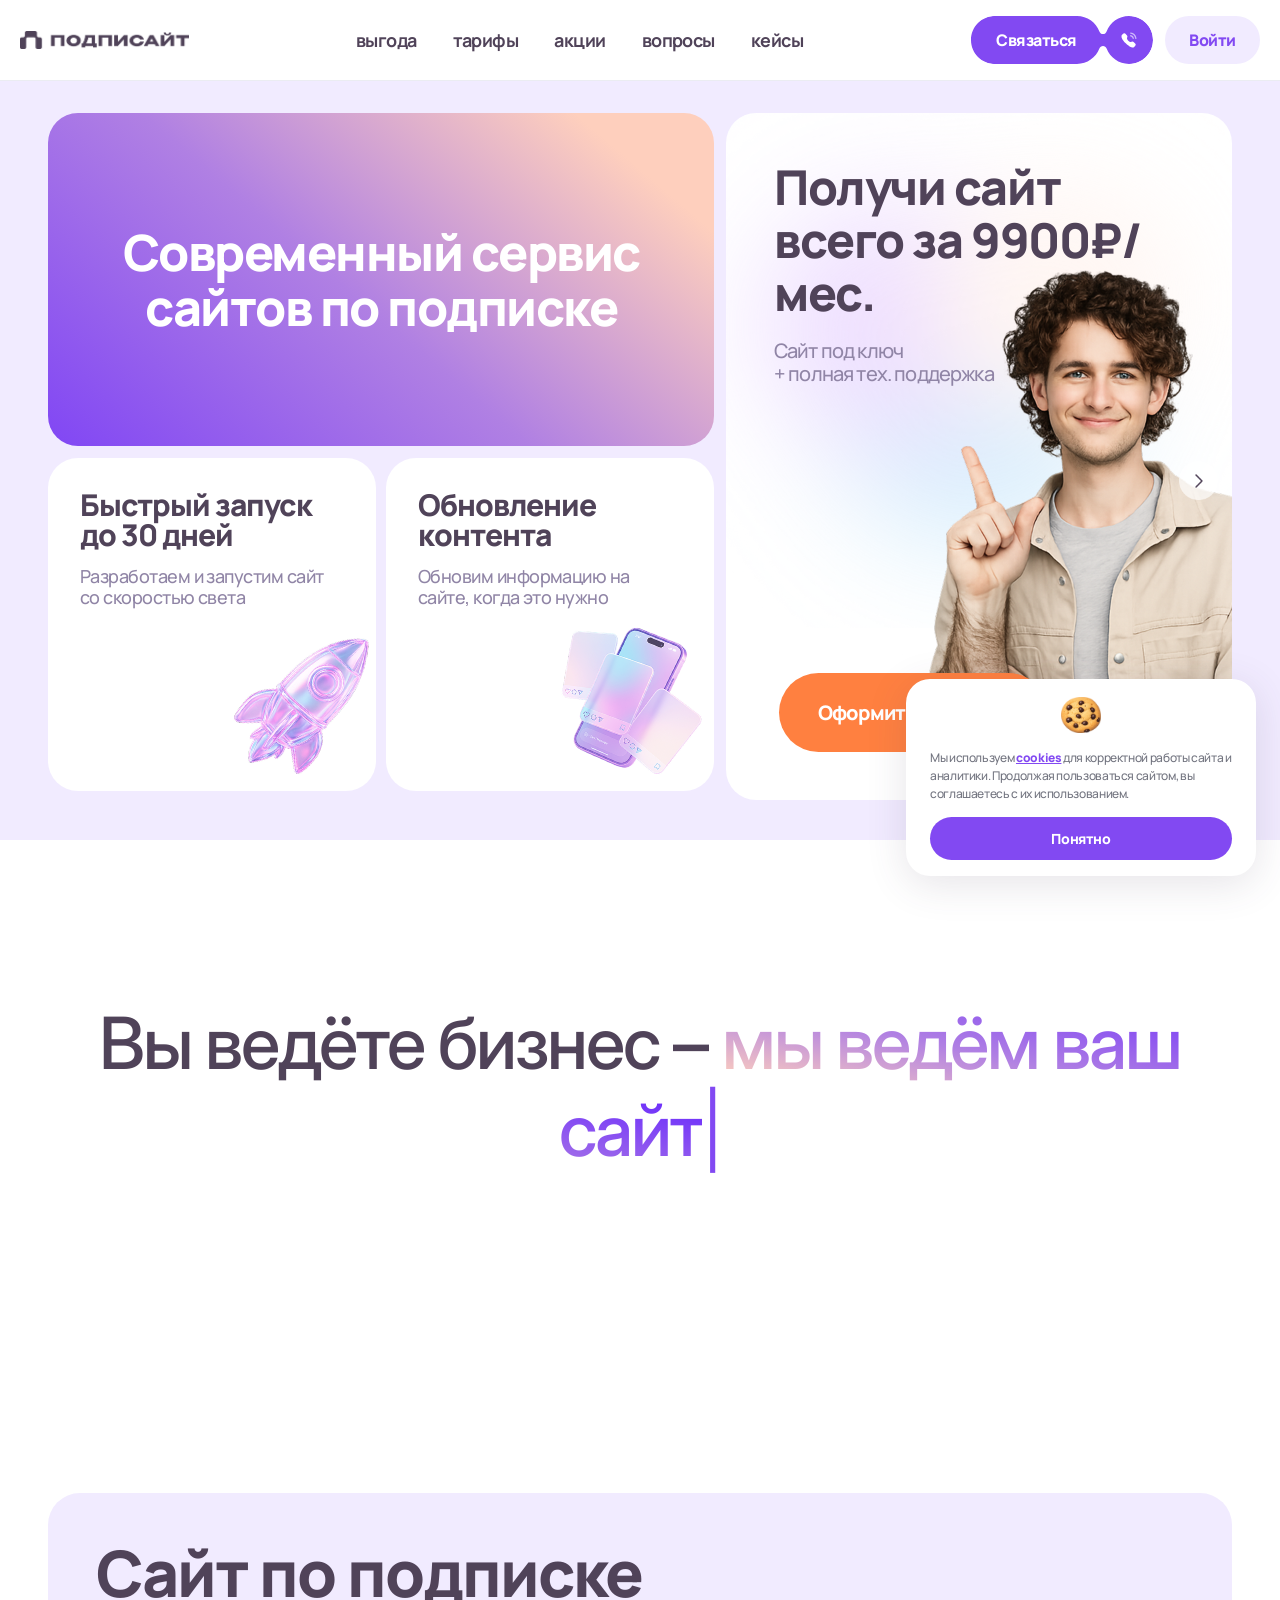
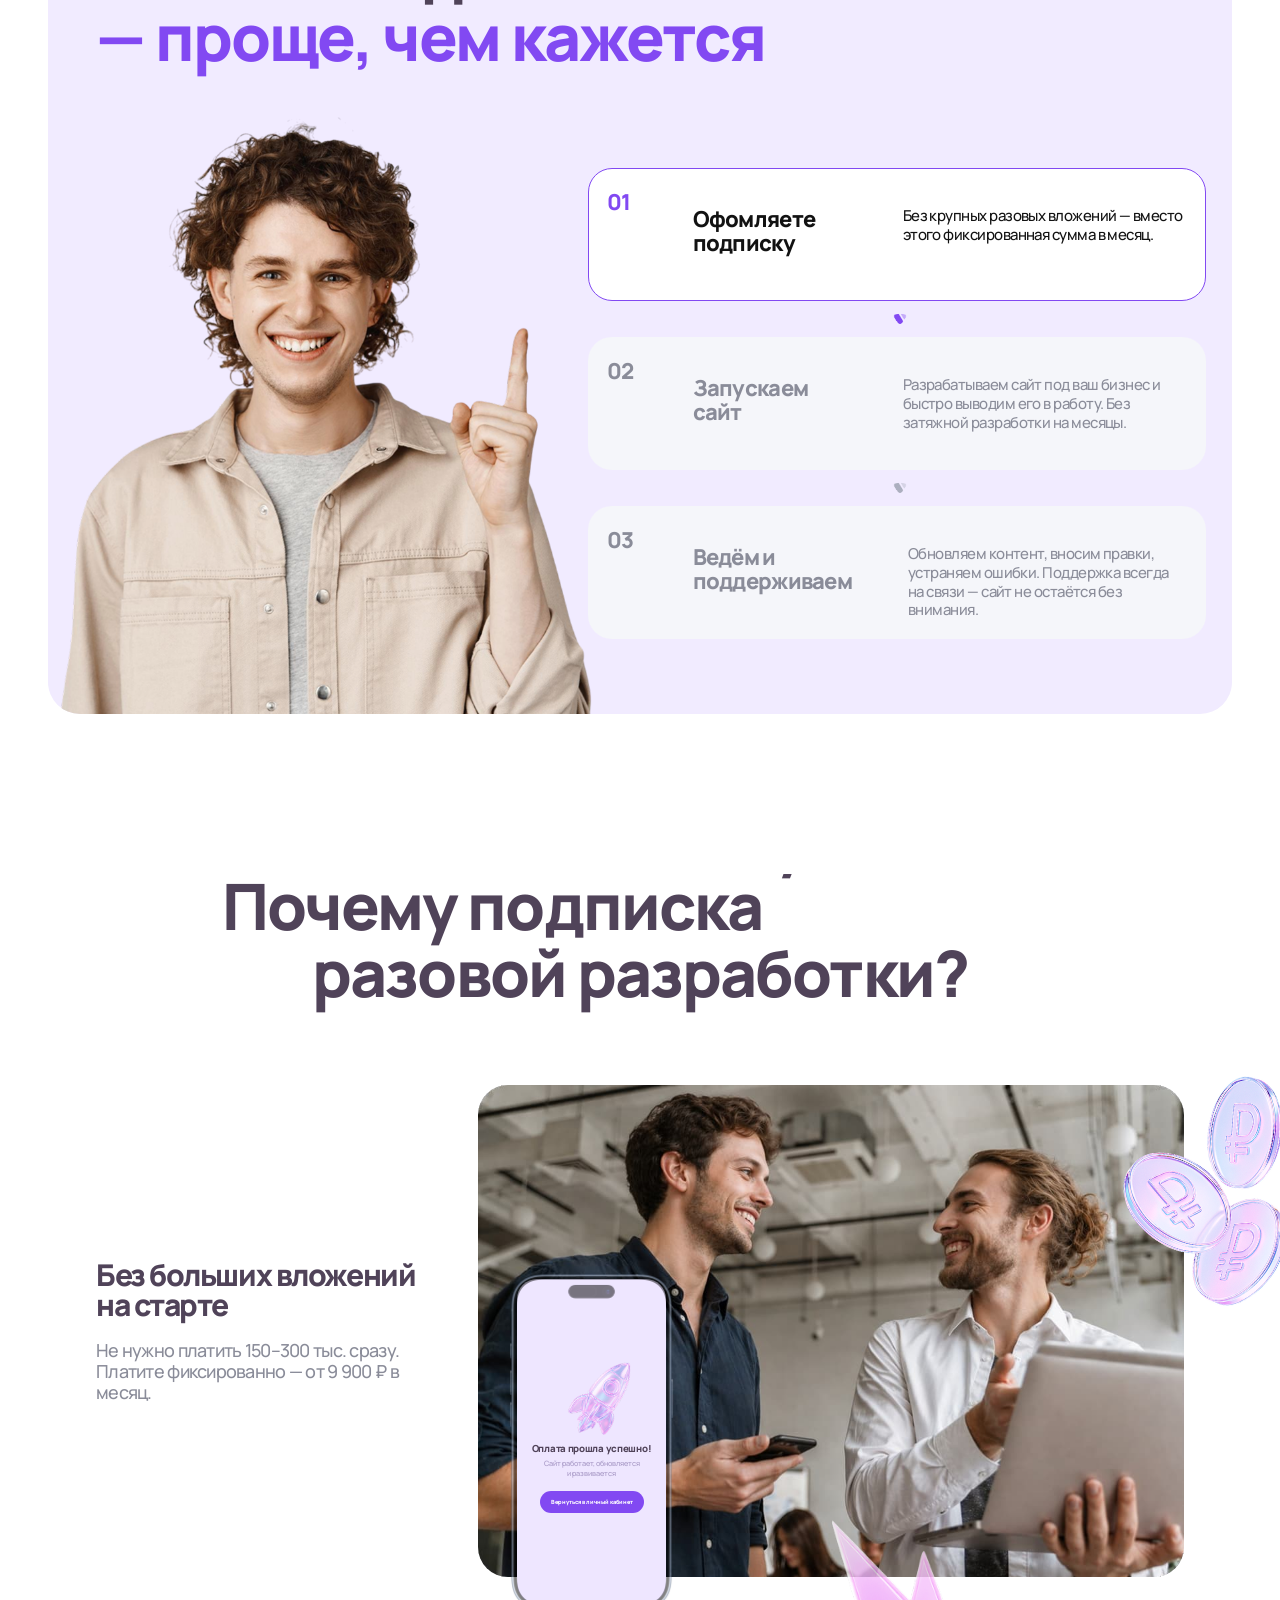
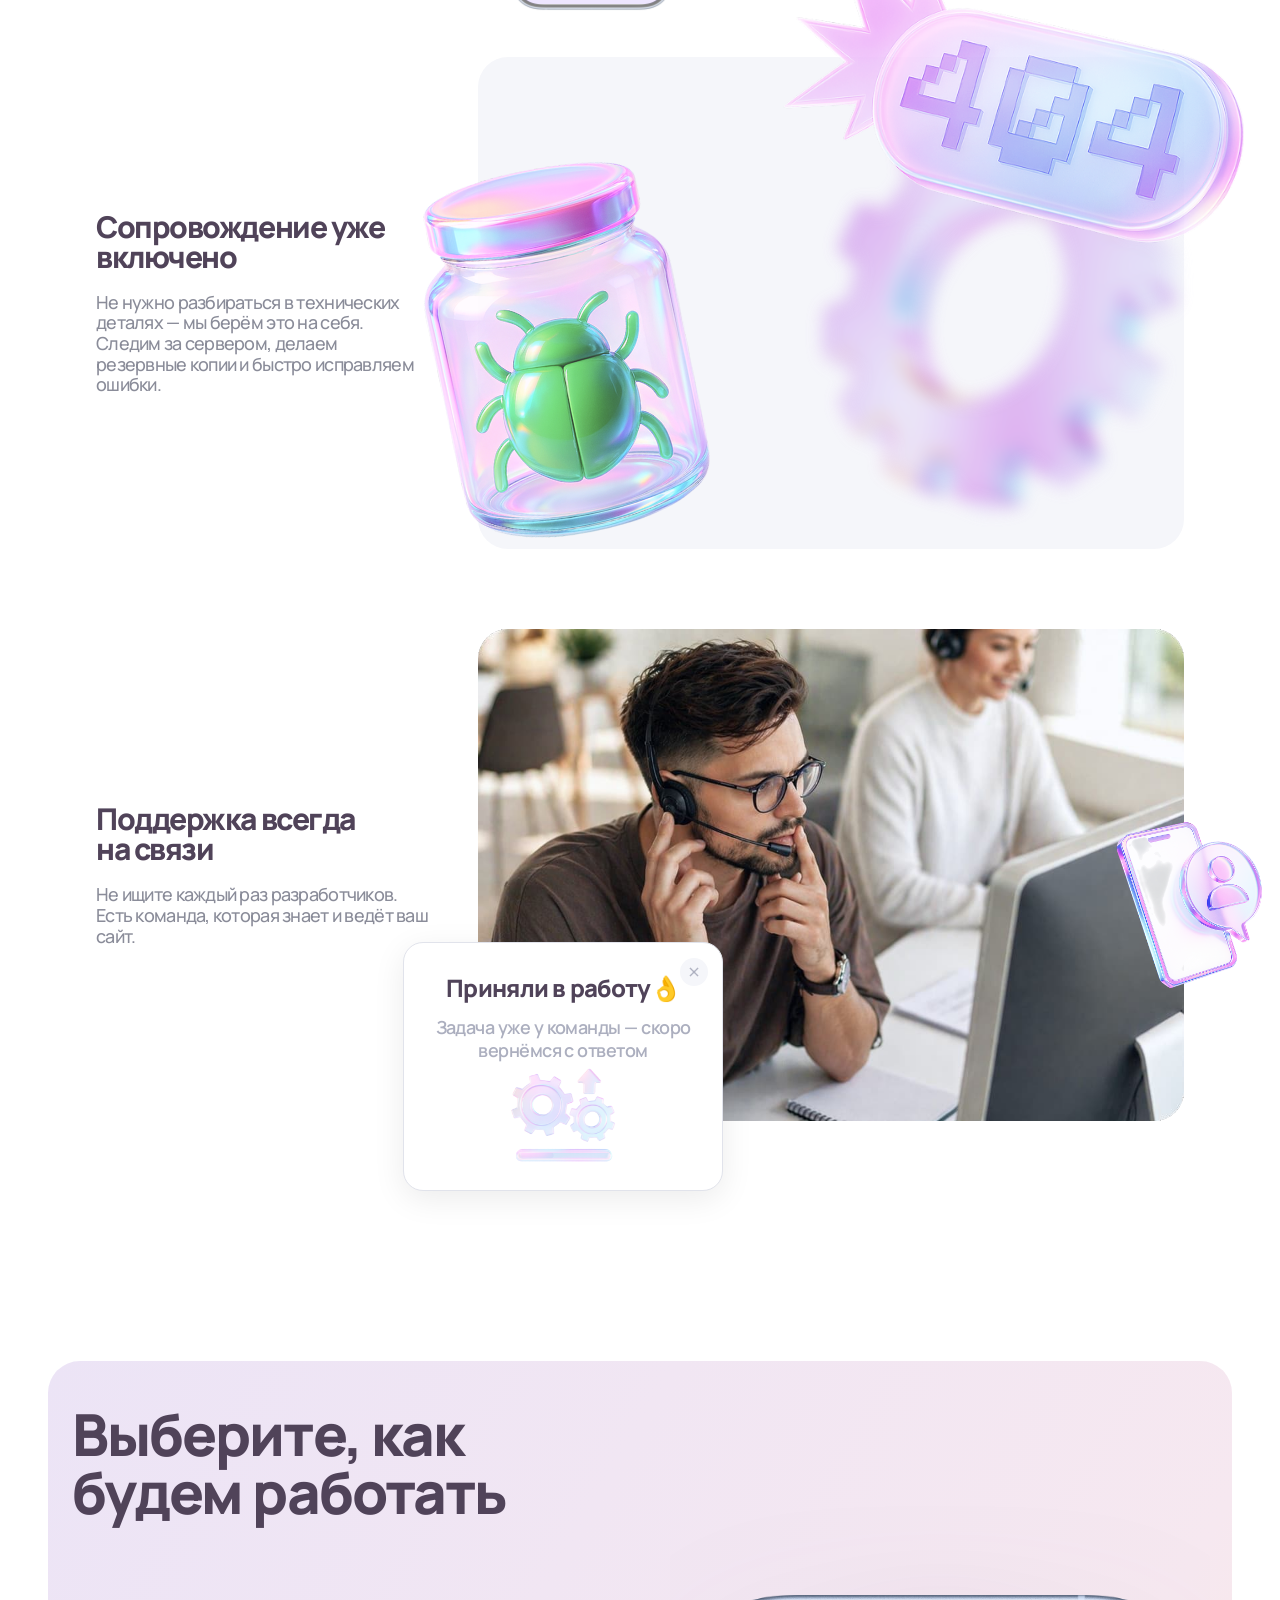
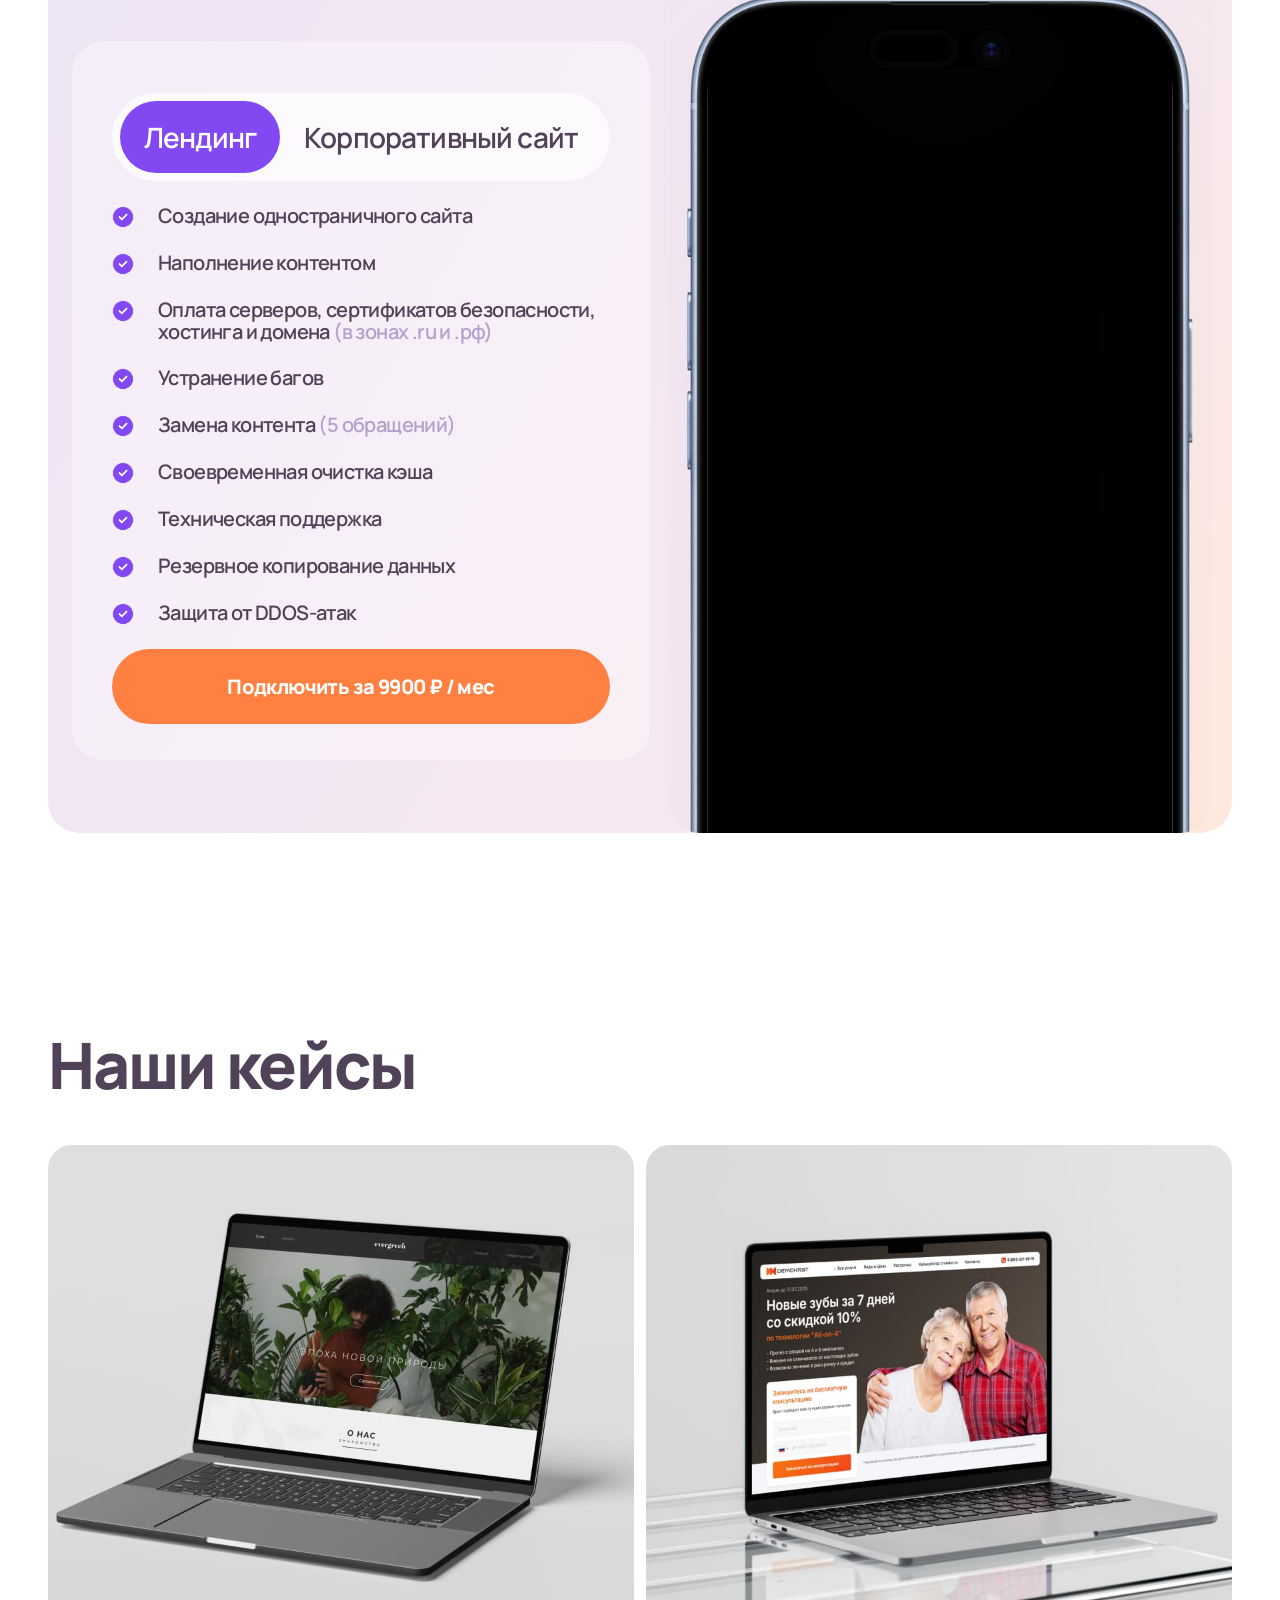
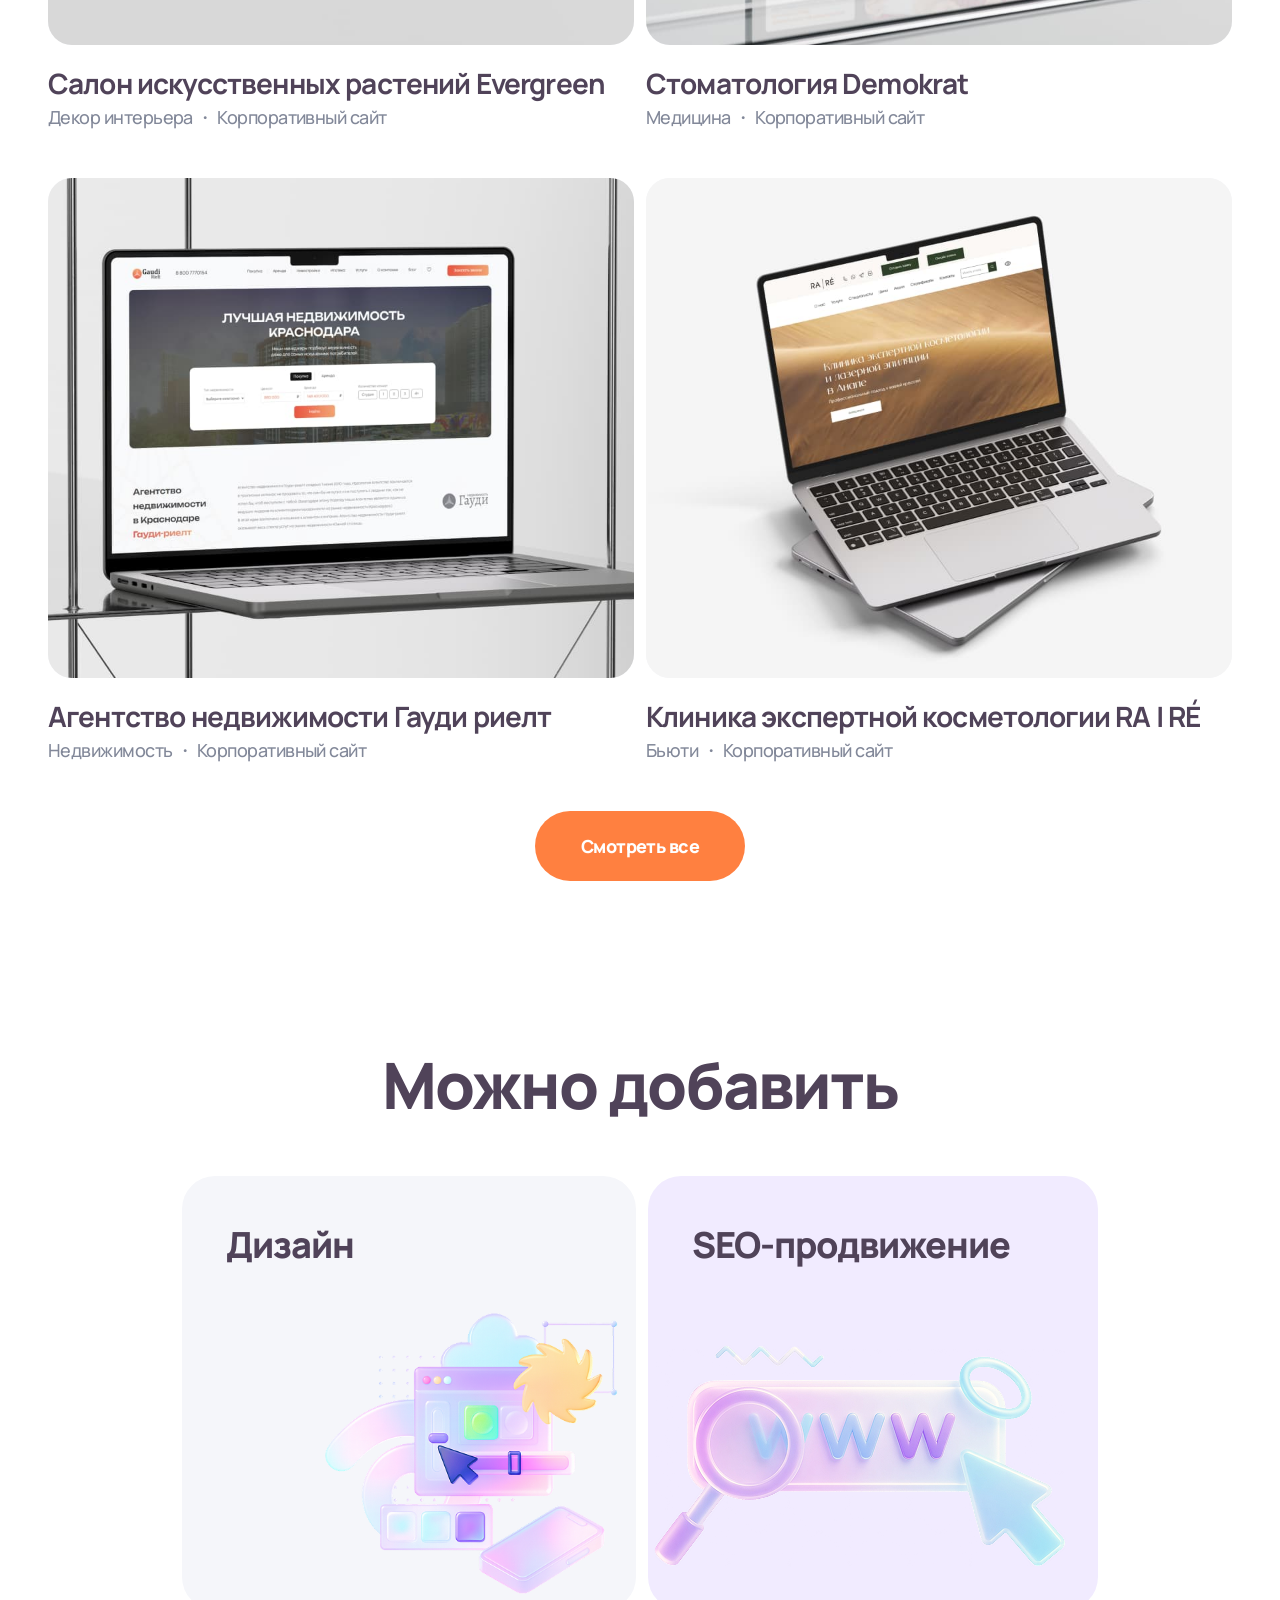
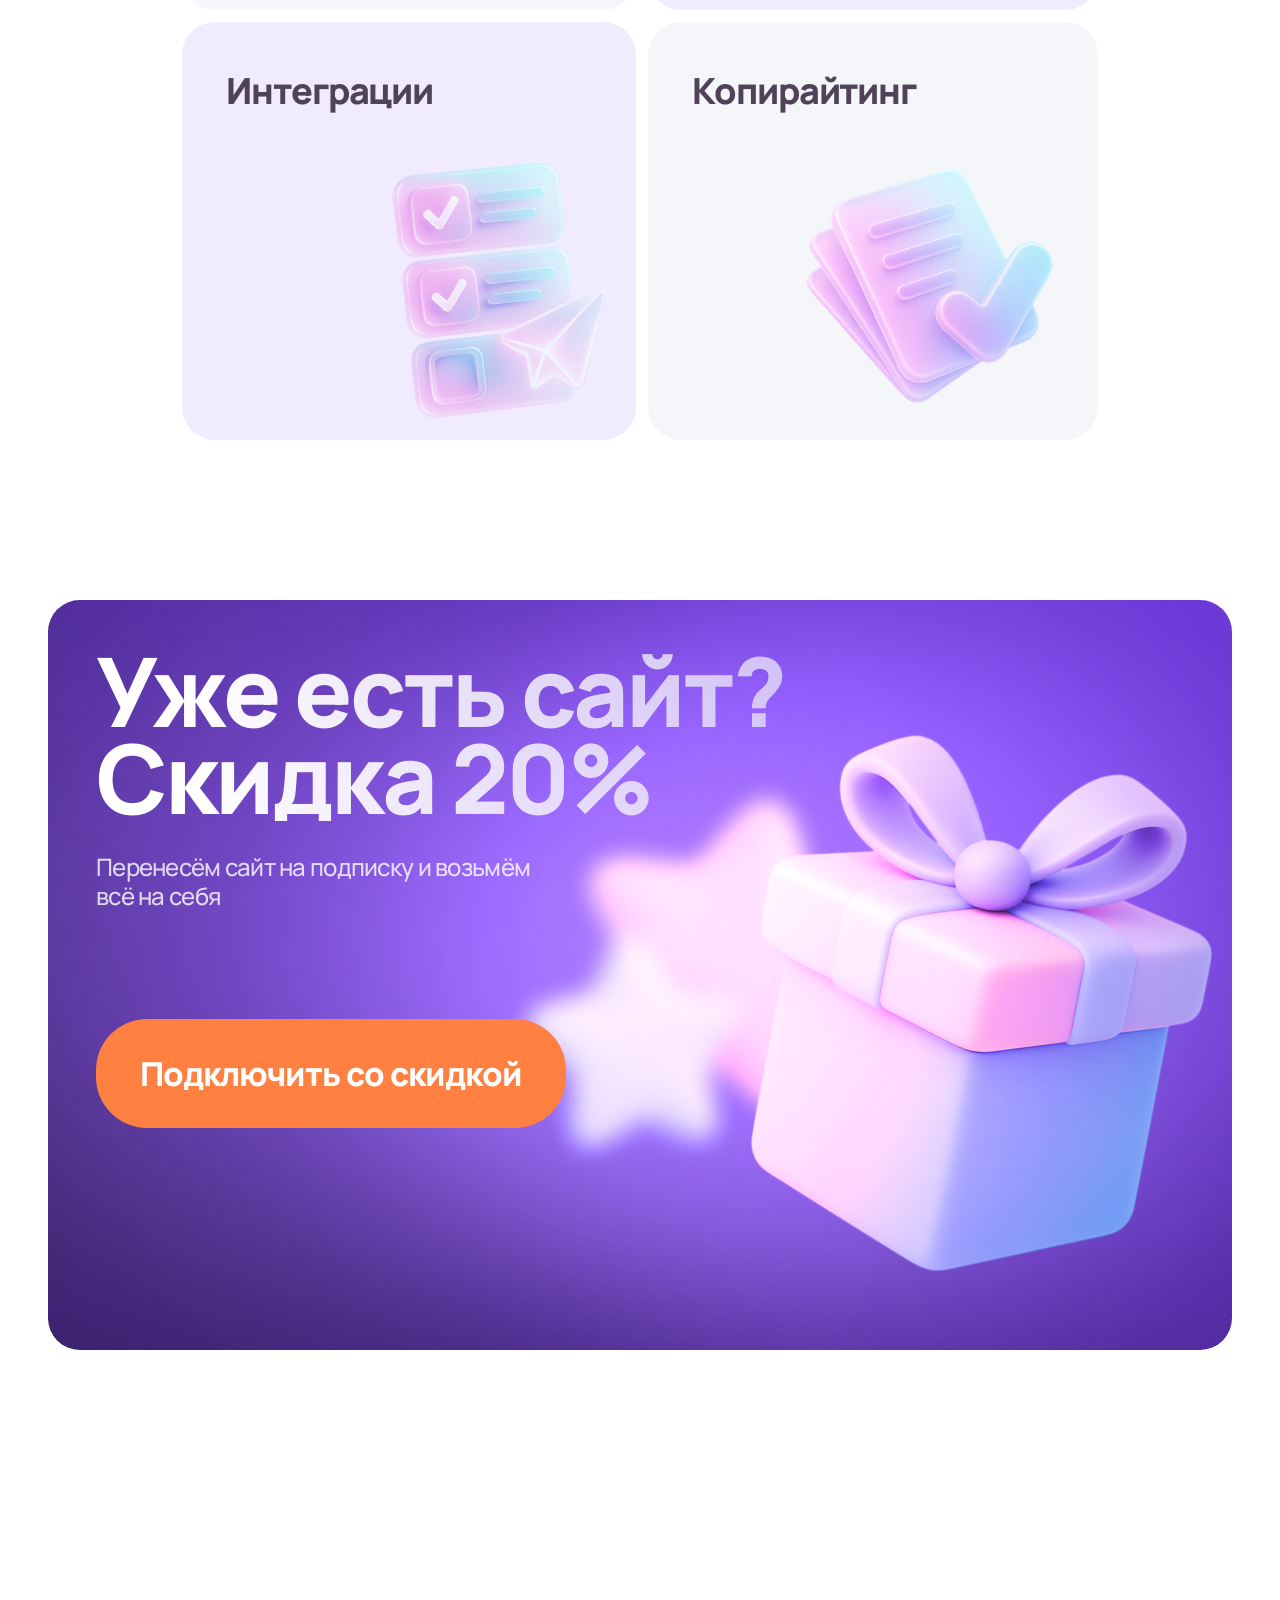
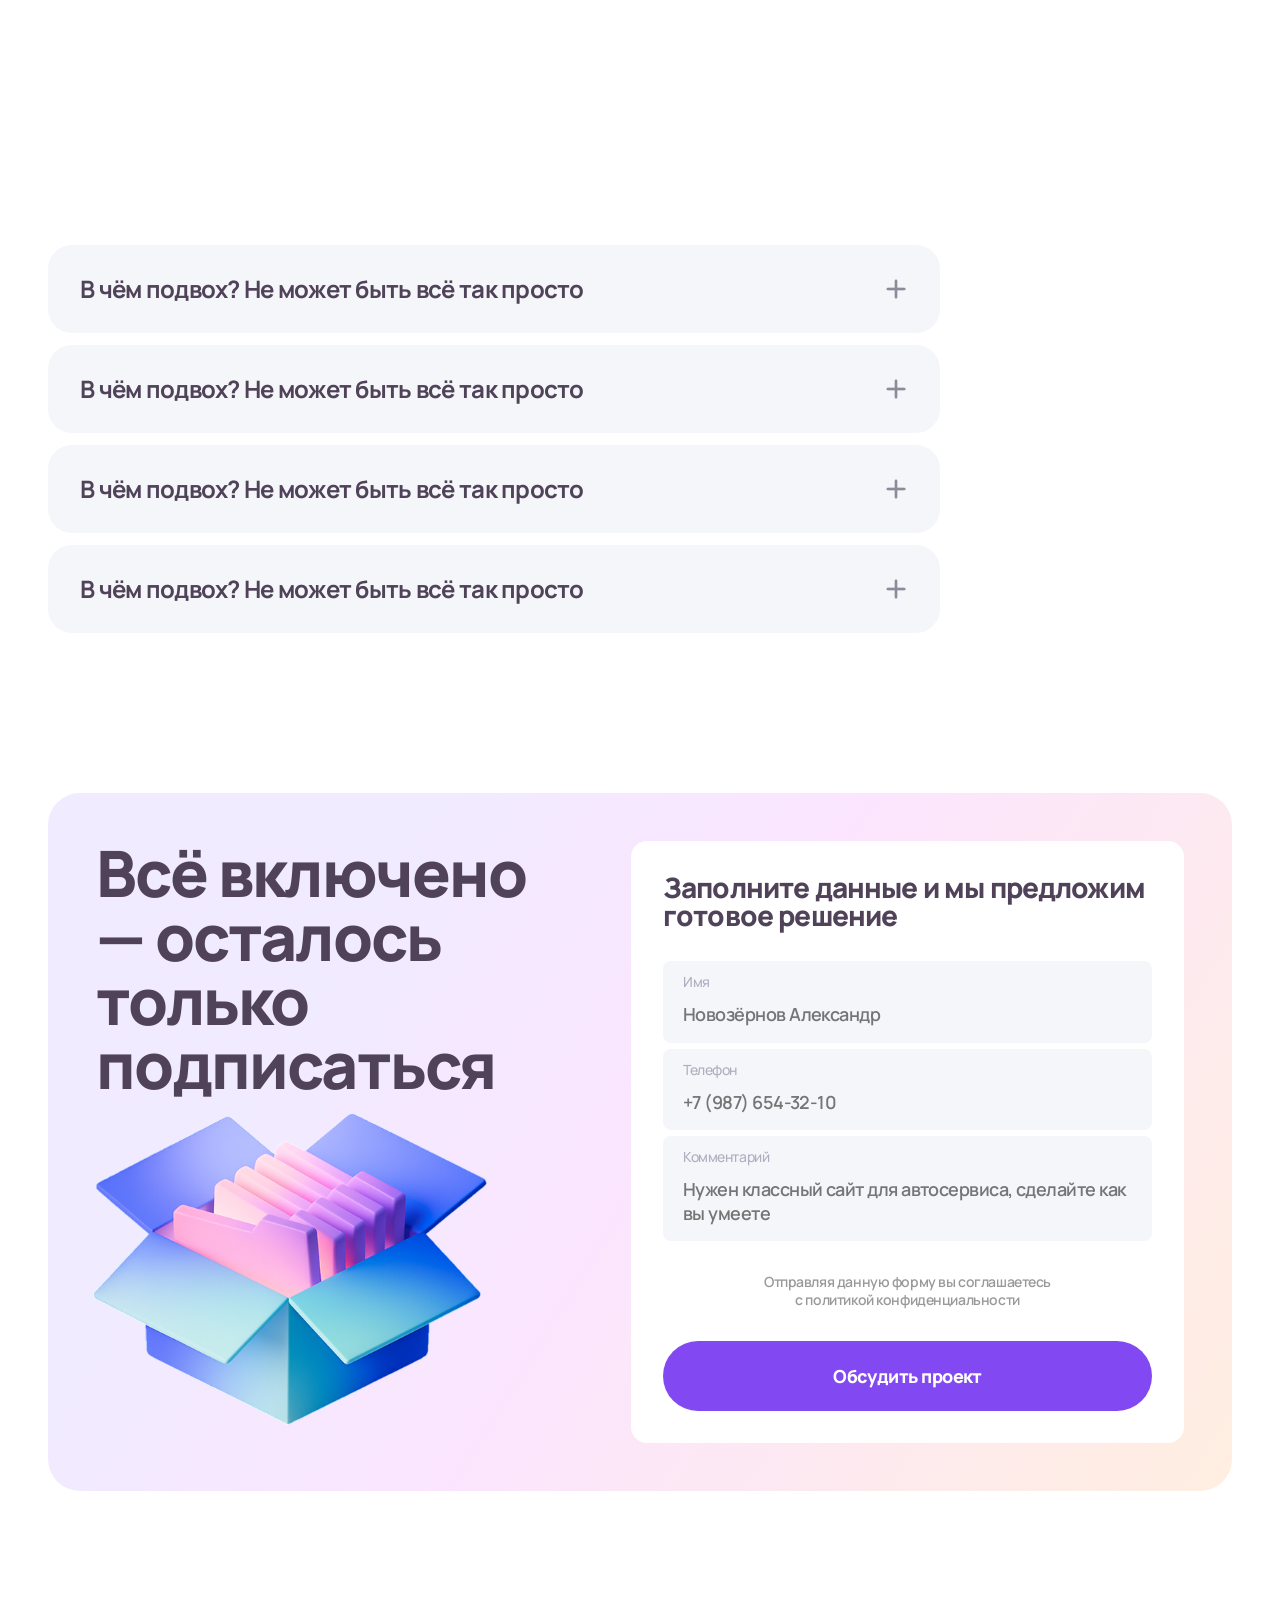
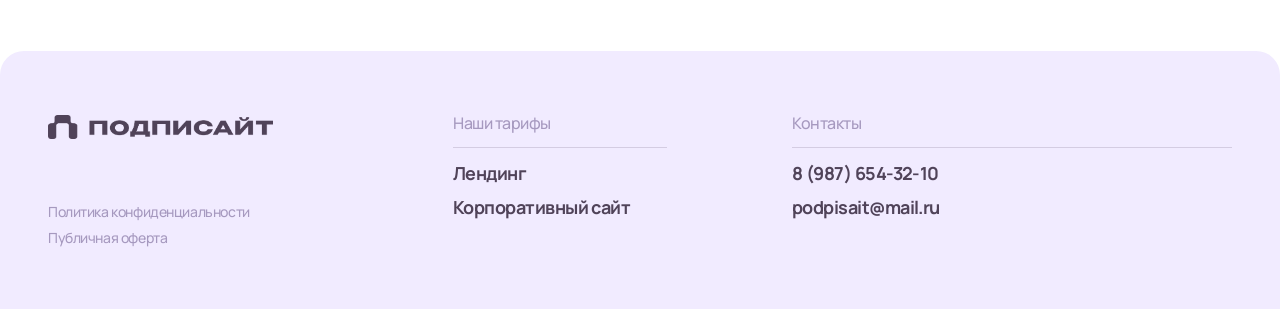
==== index.html @ 2ecd511c "Обновление изображений, стилей и позиционирования - Замена всех медиафайлов на сжатые версии - Испра" ====
<!DOCTYPE html>
<html lang="ru">
<head>
  <meta charset="UTF-8">
  <meta name="viewport" content="width=device-width, initial-scale=1.0">
  <title>Подписайт — Современный сервис <br> сайтов по подписке</title>
  <link rel="preconnect" href="https://fonts.googleapis.com">
  <link rel="preconnect" href="https://fonts.gstatic.com" crossorigin>
  <link href="https://fonts.googleapis.com/css2?family=Manrope:wght@400;500;600;700;800&family=Inter:wght@400;500&display=swap" rel="stylesheet">
  <link rel="stylesheet" href="styles/main.css">
</head>
<body>

<!-- ═══════════ HEADER ═══════════ -->
<header class="header">
  <div class="header-inner">
    <a class="header-logo" href="#"><img src="assets/icons/logo-header.png" alt="Подписайт"></a>

    <nav class="header-nav">
      <a href="#why">выгода</a>
      <a href="#plans">тарифы</a>
      <a href="#sale">акции</a>
      <a href="#faq">вопросы</a>
      <a href="#cases">кейсы</a>
    </nav>

    <div class="header-actions">
      <a class="btn-contact" href="tel:+79876543210">
        <span class="btn-contact-text">Связаться</span>
        <span class="btn-contact-phone-wrap">
          <img class="icon" src="assets/icons/calling.svg" alt="">
        </span>
      </a>
      <a class="btn-login" href="#">Войти</a>
      <button class="header-burger" id="headerBurger" aria-label="Меню" onclick="toggleMobileMenu()">
        <img src="assets/icons/menu-burger.svg" alt="" class="burger-icon">
      </button>
    </div>
  </div>
</header>

<!-- ═══════════ MOBILE MENU ═══════════ -->
<div class="mobile-menu" id="mobileMenu">
  <div class="mobile-menu-topbar">
    <a class="mobile-menu-logo" href="#"><img src="assets/icons/logo-header.png" alt="Подписайт"></a>
    <button class="mobile-menu-close-btn" onclick="closeMobileMenu()">✕</button>
  </div>
  <div class="mobile-menu-card">
    <div class="mobile-menu-nav-group">
      <p class="mobile-menu-label">навигация</p>
      <div class="mobile-menu-divider"></div>
      <div class="mobile-menu-links">
        <a href="#why" onclick="closeMobileMenu()">выгода</a>
        <a href="#sale" onclick="closeMobileMenu()">акции</a>
        <a href="#plans" onclick="closeMobileMenu()">тарифы</a>
        <a href="#faq" onclick="closeMobileMenu()">вопросы</a>
        <a href="#addons" onclick="closeMobileMenu()">доп. услуги</a>
        <a href="cases.html" onclick="closeMobileMenu()">кейсы</a>
      </div>
    </div>
    <div class="mobile-menu-nav-group">
      <p class="mobile-menu-label">контакты</p>
      <div class="mobile-menu-divider"></div>
      <div class="mobile-menu-contacts">
        <a href="#">Telegram</a>
        <a href="tel:+79876543210">8 (987) 654-32-10</a>
        <a href="#">WhatsApp</a>
        <a href="mailto:podpisait@mail.ru">podpisait@mail.ru</a>
      </div>
    </div>
    <div class="mobile-menu-actions">
      <a class="btn-contact" href="tel:+79876543210">
        <span class="btn-contact-text">Связаться</span>
        <span class="btn-contact-phone-wrap"><img class="icon" src="assets/icons/calling.svg" alt=""></span>
      </a>
      <a class="btn-login mobile-menu-login" href="#">Войти</a>
    </div>
  </div>
</div>

<!-- ═══════════ HERO ═══════════ -->
<section class="hero-section">
  <div class="hero-inner">

    <!-- Left column -->
    <div class="hero-left">

      <!-- Top: gradient card -->
      <div class="hero-gradient-card">
        <h1>Современный сервис <br>сайтов по подписке</h1>
      </div>

      <!-- Bottom: two small cards -->
      <div class="hero-cards-row">
        <div class="hero-small-card">
          <h3>Быстрый запуск<br> до 30 дней</h3>
          <p>Разработаем и запустим сайт со скоростью света</p>
          <img class="card-img" src="assets/images/fast-launch.png" alt="">
        </div>
        <div class="hero-small-card">
          <h3>Обновление контента</h3>
          <p>Обновим информацию на сайте, когда это нужно</p>
          <img class="card-img1" src="assets/images/content-update.png" alt="">
        </div>
      </div>
    </div>

    <!-- Right: main pricing card -->
    <div class="hero-main-card" id="heroMainCard">

      <h2>Получи сайт всего за 9900₽/мес.</h2>
      <div class="subtitle">Сайт под ключ<br>+ полная тех. поддержка</div>
      <a class="btn-orange" href="#cta">Оформить подписку</a>
      <img class="hero-phone-img" src="assets/images/hero-phone.png" alt="">
      <div class="arrow-btn" id="heroArrowNext" onclick="heroGoToSlide(1)">
        <img src="assets/icons/ellipse-btn.png" alt="">
      </div>

      <!-- Slide 2 overlay -->
      <div class="hero-slide-2" id="heroSlide2">
        <img class="hero-s2-blur hero-s2-blur-1" src="assets/images/hero-s2-blur1.png" alt="">
        <img class="hero-s2-blur hero-s2-blur-2" src="assets/images/hero-s2-blur2.png" alt="">
        <p class="hero-s2-heading">Хочешь крутой<br>и современный сайт?</p>
        <a class="btn-orange hero-s2-btn" href="#cta">Оформляй подписку</a>
        <div class="hero-s2-preview">
          <img src="assets/images/hero-s2-preview.png" alt="">
        </div>
        <div class="hero-s2-back" onclick="heroGoToSlide(0)">
          <img src="assets/icons/ellipse-btn.png" alt="">
        </div>
      </div>

    </div>

  </div>
</section>

<!-- ═══════════ TAGLINE ═══════════ -->
<section class="tagline-section">
  <p class="tagline-text">
    Вы ведёте бизнес&nbsp;–&nbsp;<span class="tagline-gradient" id="taglineTyped"></span><span class="tagline-cursor" id="taglineCursor">|</span>
  </p>
</section>

<!-- ═══════════ HOW IT WORKS ═══════════ -->
<div id="how" class="how-section">
  <div class="how-card">

    <!-- Left -->
    <div class="how-left">
      <h2>Сайт по подписке<br><span>— проще, чем кажется</span></h2>
      <img class="how-woman-img" src="assets/images/woman-laptop.png" alt="">
    </div>

    <!-- Right: steps -->
    <div class="how-right">
      <div class="how-step active">
        <span class="how-step-num">01</span>
        <span class="how-step-title">Офомляете <br>подписку</span>
        <p class="how-step-desc">Без крупных разовых вложений — вместо этого фиксированная сумма в месяц.</p>
      </div>
      <div class="how-arrow"><img src="assets/icons/arrow-down-1.png" alt=""></div>
      <div class="how-step inactive">
        <span class="how-step-num">02</span>
        <span class="how-step-title">Запускаем <br> сайт</span>
        <p class="how-step-desc">Разрабатываем сайт под ваш бизнес и быстро выводим его в работу. Без затяжной разработки на месяцы.</p>
      </div>
      <div class="how-arrow"><img src="assets/icons/arrow-down-2.png" alt=""></div>
      <div class="how-step inactive">
        <span class="how-step-num">03</span>
        <span class="how-step-title">Ведём и <br>поддерживаем</span>
        <p class="how-step-desc">Обновляем контент, вносим правки, устраняем ошибки. Поддержка всегда на связи — сайт не остаётся без внимания.</p>
      </div>
    </div>
    <img class="how-man-img" src="assets/images/how-man.png" alt="">

  </div>
</div>

<!-- ═══════════ WHY SUBSCRIPTION ═══════════ -->
<section id="why" class="why-section">
  <div class="why-inner">
    <h2 class="why-heading">
      Почему подписка
      <span class="why-heading-word-rotator" aria-label="удобнее">
        <span class="why-heading-word is-visible">удобнее</span>
        <span class="why-heading-word">круче</span>
        <span class="why-heading-word">легче</span>
      </span>
      разовой разработки?
    </h2>

    <!-- Block 1: Без больших вложений -->
    <div class="why-block">
      <div class="why-text">
        <h3>Без больших вложений на старте</h3>
        <p>Не нужно платить 150–300 тыс. сразу.<br> Платите фиксированно — от 9 900 ₽ в месяц.</p>
      </div>
       <div class="why-img-wrap why-img-wrap--savings">
        <img class="main-bg" src="assets/images/savings-bg.png" alt="">
        <!-- iPhone overlay -->
           <div style="position:absolute;left:30px;bottom:-36px;width:167px;height:342px;z-index:3;">
          <div style="position:absolute;left:9px;top:8px;width:149px;height:325px;background:#eee6ff;border-radius:20px;overflow:hidden;z-index:2;">
            <img src="assets/images/payment-screen.png" alt="" style="position:absolute;top:70px;left:50%;transform:translateX(-50%);width:88px;height:88px;object-fit:cover;opacity:.78;">
          <p style="position:absolute;top:163px;left:50%;transform:translateX(-50%);font-size:9.7px;font-weight:800;color:#504359;text-align:center;white-space:nowrap;letter-spacing:-.29px;">Оплата прошла успешно!</p>
          <p style="position:absolute;top:180px;left:50%;transform:translateX(-50%);font-size:7.3px;white-space: nowrap;font-weight:500;color:rgba(159,143,191,.9);text-align:center;width:97px;line-height:1.3;">Сайт работает, обновляется <br>и развивается</p>
          <a href="#" style="position:absolute;top:212px;left:50%;transform:translateX(-50%);background:#8249f2;color:#fff;font-size:5.7px;font-weight:800;padding:7px 11px;border-radius:100px;white-space:nowrap;text-decoration:none;display:block;text-align:center;font-family:Manrope,sans-serif;">Вернуться в личный кабинет</a>
        </div>
          <img src="assets/images/iphone-mockup.png" alt="" style="position:absolute;inset:0;width:100%;height:100%;object-fit:cover;opacity:.5;z-index:3;">
        </div>
        <!-- Purple payment card -->
       
        <!-- Piggy bank -->
        <div style="position:absolute;right:-160px;top:-20px;width:300px;height:280px;transform:rotate(-6.27deg);z-index:1;">
          <img src="assets/images/piggy-bank.png" alt="" style="width:100%;height:100%;object-fit:contain;object-position:bottom;">
        </div>
      </div>
    </div>

    <!-- Block 2: Сопровождение (reversed) -->
    <div class="why-block">
 <div class="why-text">
        <h3>Сопровождение уже включено</h3>
        <p>Не нужно разбираться в технических деталях — мы берём это на себя. Следим за сервером, делаем резервные копии и быстро исправляем ошибки.</p>
      </div>
      <div class="why-img-wrap why-img-wrap--support">
          <!-- gear bg blur -->
          <img src="assets/images/settings-gear.png" alt="" style="position:absolute;left:35%;top:5%;width:85%;height:90%;filter:blur(8.5px);opacity:0.74;object-fit:contain;pointer-events:none;z-index:0;">
          <!-- screen illustration (one bug) -->
          <div id="support-jar-wrap" style="position:absolute;left:-330px;bottom:-10px;width:870px;height:425px;transform:rotate(-6deg);z-index:1;">
            <img src="assets/images/screen-illustration.png" alt="" style="width:100%;height:100%;object-fit:contain;object-position:bottom;opacity:.93;">
          </div>
          <!-- 404 badge -->
          <div style="position:absolute;right:-70px;top:-140px;width:580px;height:350px;opacity:.88;z-index:3;">
            <img src="assets/images/error-404.png" alt="" style="width:100%;height:100%;object-fit:contain;object-position:top right;">
          </div>
        </div>
      </div>
     


    <!-- Block 3: Поддержка -->
    <div class="why-block">
      <div class="why-text">
        <h3>Поддержка всегда<br> на связи</h3>
        <p>Не ищите каждый раз разработчиков.<br> Есть команда, которая знает и ведёт ваш сайт.</p>
      </div>
      <div class="why-img-wrap why-img-wrap--support">
        <img class="main-bg" src="assets/images/support-notification.png" alt="">
        <!-- notification card -->
        <div class="notif-card">
          <button class="notif-close" onclick="this.closest('.notif-card').style.display='none'">
            <img src="assets/icons/close.png" alt="×">
          </button>
          <p class="notif-title">Приняли в работу👌</p>
          <p class="notif-sub">Задача уже у команды — скоро вернёмся с ответом</p>
          <img class="notif-img" src="assets/images/notification-card.png" alt="">
        </div>
        <!-- team character -->
        <div style="position:absolute;right:-120px;top:180px;bottom:0;width:192px;height:240px;z-index:1;">
          <img src="assets/images/team-character.png" alt="" style="width:80%;height:80%;object-fit:cover;">
        </div>
      </div>
    </div>

  </div>
</section>

<!-- ═══════════ PLANS ═══════════ -->
<section id="plans" class="plans-section">
  <div class="plans-card">
    <!-- Left -->
    <div class="plans-left">
      <h2>Выберите, как будем работать</h2>
      <div class="plans-list-wrap">
        <div class="plans-tabs-wrap">
          <div class="tab-slider" id="tabSlider"></div>
          <button class="plan-tab active" onclick="switchTab('landing',this)">Лендинг</button>
          <button class="plan-tab" onclick="switchTab('corp',this)">Корпоративный сайт</button>
        </div>
        <!-- Лендинг -->
        <div id="tab-landing" class="plans-tab-content active">
          <ul class="plans-features">
            <li><img class="tick" src="assets/icons/tick.png" alt="✓"><span class="ft">Создание одностраничного сайта</span></li>
            <li><img class="tick" src="assets/icons/tick.png" alt="✓"><span class="ft">Наполнение контентом</span></li>
            <li><img class="tick" src="assets/icons/tick.png" alt="✓"><span class="ft">Оплата серверов, сертификатов безопасности, хостинга и домена <span class="note">(в зонах .ru и .рф)</span></span></li>
            <li><img class="tick" src="assets/icons/tick.png" alt="✓"><span class="ft">Устранение багов</span></li>
            <li><img class="tick" src="assets/icons/tick.png" alt="✓"><span class="ft">Замена контента <span class="note">(5 обращений)</span></span></li>
            <li><img class="tick" src="assets/icons/tick.png" alt="✓"><span class="ft">Своевременная очистка кэша</span></li>
            <li><img class="tick" src="assets/icons/tick.png" alt="✓"><span class="ft">Техническая поддержка</span></li>
            <li><img class="tick" src="assets/icons/tick.png" alt="✓"><span class="ft">Резервное копирование данных</span></li>
            <li><img class="tick" src="assets/icons/tick.png" alt="✓"><span class="ft">Защита от DDOS-атак</span></li>
          </ul>
          <a href="#cta" class="btn-plan">Подключить за 9900 ₽ / мес</a>
        </div>
        <!-- Корп -->
        <div id="tab-corp" class="plans-tab-content">
          <ul class="plans-features">
            <li><img class="tick" src="assets/icons/tick.png" alt="✓"><span class="ft">Создание многостраничного сайта</span></li>
            <li><img class="tick" src="assets/icons/tick.png" alt="✓"><span class="ft">Наполнение контентом</span></li>
            <li><img class="tick" src="assets/icons/tick.png" alt="✓"><span class="ft">Оплата серверов, сертификатов безопасности, хостинга и домена <span class="note">(в зонах .ru и .рф)</span></span></li>
            <li><img class="tick" src="assets/icons/tick.png" alt="✓"><span class="ft">Устранение багов</span></li>
            <li><img class="tick" src="assets/icons/tick.png" alt="✓"><span class="ft">Замена контента <span class="note">(10 обращений)</span></span></li>
            <li><img class="tick" src="assets/icons/tick.png" alt="✓"><span class="ft">Своевременная очистка кэша</span></li>
            <li><img class="tick" src="assets/icons/tick.png" alt="✓"><span class="ft">Техническая поддержка</span></li>
            <li><img class="tick" src="assets/icons/tick.png" alt="✓"><span class="ft">Резервное копирование данных</span></li>
            <li><img class="tick" src="assets/icons/tick.png" alt="✓"><span class="ft">Защита от DDOS-атак</span></li>
          </ul>
          <a href="#cta" class="btn-plan">Подключить за 14900 ₽ / мес</a>
        </div>
      </div>
    </div>
    <!-- Right: iPhone -->
    <div class="plans-right">
      <div class="plans-phone-wrap">
        <div class="plans-phone-screen">
          <video class="plans-phone-video" id="plansVideo" autoplay muted loop playsinline>
            <source id="plansVideoSrc" src="assets/videos/showcase.mov" type="video/mp4">
          </video>
        </div>
        <img class="plans-iphone" src="assets/images/iphone-mockup.png" alt="Сайт на iPhone">
      </div>
    </div>
  </div>
</section>

<!-- ═══════════ CASES ═══════════ -->
<section id="cases" class="cases-section">
  <h2>Наши кейсы</h2>
  <div class="cases-grid">
    <a class="case-item" href="https://evergreenyug.ru" target="_blank" rel="noopener">
      <div class="case-img-wrap"><img src="assets/images/case-evergreen.png" alt="Evergreen"></div>
      <div>
        <p class="case-title">Салон искусственных растений Evergreen</p>
        <p class="case-type">Декор интерьера ・ Корпоративный сайт</p>
      </div>
    </a>
    <a class="case-item" href="https://demokrat-anapa.ru" target="_blank" rel="noopener">
      <div class="case-img-wrap"><img src="assets/images/case-demokrat.png" alt="Demokrat"></div>
      <div>
        <p class="case-title">Стоматология Demokrat</p>
        <p class="case-type">Медицина ・ Корпоративный сайт</p>
      </div>
    </a>
    <a class="case-item" href="https://gaudirielt.ru" target="_blank" rel="noopener">
      <div class="case-img-wrap"><img src="assets/images/case-gaudi.png" alt="Гауди риелт"></div>
      <div>
        <p class="case-title">Агентство недвижимости Гауди риелт</p>
        <p class="case-type">Недвижимость ・ Корпоративный сайт</p>
      </div>
    </a>
    <a class="case-item" href="https://rare-anapa.ru" target="_blank" rel="noopener">
      <div class="case-img-wrap"><img src="assets/images/case-rare.png" alt="RA|RÉ"></div>
      <div>
        <p class="case-title">Клиника экспертной косметологии RA | RÉ</p>
        <p class="case-type">Бьюти ・ Корпоративный сайт</p>
      </div>
    </a>
  </div>
  <div class="cases-btn-wrap">
    <a href="cases.html" class="btn-orange-sm">Смотреть все</a>
  </div>
</section>

<!-- ═══════════ ADDONS ═══════════ -->
<section id="addons" class="addons-section">
  <h2>Можно добавить</h2>
  <div class="addons-grid">
    <!-- Card 1: Дизайн -->
    <div class="flip-card" style="grid-row:1;grid-column:1;">
      <div class="flip-card-inner">
        <div class="flip-card-front grey">
          <div class="flip-front-title">Дизайн</div>
          <img class="flip-front-img" src="assets/images/addon-design.png" alt="Дизайн">
        </div>
        <div class="flip-card-back grey">
          <ul class="flip-back-list">
            <li>разработка фирменного стиля и логотипа</li>
            <li>разработка рекламных баннеров</li>
            <li>дизайн всплывающих окон</li>
          </ul>
        </div>
      </div>
    </div>
    <!-- Card 2: SEO -->
    <div class="flip-card" style="grid-row:1;grid-column:2;">
      <div class="flip-card-inner">
        <div class="flip-card-front purple">
          <div class="flip-front-title">SEO-продвижение</div>
          <img class="flip-front-img" src="assets/images/addon-seo.png" alt="SEO">
        </div>
        <div class="flip-card-back purple">
          <ul class="flip-back-list">
            <li>базовая SEO-оптимизация</li>
            <li>настройка аналитики</li>
            <li>SEO-сопровождение</li>
          </ul>
        </div>
      </div>
    </div>
    <!-- Card 3: Интеграции -->
    <div class="flip-card" style="grid-row:2;grid-column:1;">
      <div class="flip-card-inner">
        <div class="flip-card-front purple">
          <div class="flip-front-title">Интеграции</div>
          <img class="flip-front-img" src="assets/images/addon-integrations.png" alt="Интеграции">
        </div>
        <div class="flip-card-back purple">
          <ul class="flip-back-list">
            <li>подключение CRM</li>
            <li>подключение онлайн-оплаты</li>
            <li>интеграция с сервисами рассылок</li>
            <li>подключение формы заявок и обратной связи</li>
          </ul>
        </div>
      </div>
    </div>
    <!-- Card 4: Копирайтинг -->
    <div class="flip-card" style="grid-row:2;grid-column:2;">
      <div class="flip-card-inner">
        <div class="flip-card-front grey">
          <div class="flip-front-title">Копирайтинг</div>
          <img class="flip-front-img" src="assets/images/addon-copywriting.png" alt="Копирайтинг">
        </div>
        <div class="flip-card-back grey">
          <ul class="flip-back-list">
            <li>создание информационных текстов для сайта и контента</li>
            <li>создание / правка / адаптация текстов под SEO</li>
          </ul>
        </div>
      </div>
    </div>
  </div>
</section>

<!-- ═══════════ SALE BANNER ═══════════ -->
<section id="sale" class="sale-section">
  <div class="sale-card">
    <!-- Glow effects -->
    <div class="sale-glow-1"></div>
    <div class="sale-glow-2"></div>
    <!-- Info icon -->
    <!-- Content -->
    <h2>Уже есть сайт? Скидка 20%</h2>
    <p>Перенесём сайт на подписку и возьмём всё на себя</p>
    <a class="btn-orange-lg" href="#cta">Подключить со скидкой</a>
    <!-- Decoration visuals -->
    <img class="sale-gift-mob-blur" src="assets/images/gift-blur-mob.png" alt="">
    <img class="sale-gift-mob-main" src="assets/images/gift-box-mob.png" alt="">
  </div>
</section>

<!-- ═══════════ FAQ ═══════════ -->
<section id="faq" class="faq-section">
  <h2>Развеем сомнения</h2>
  <div class="faq-list">

    <div class="faq-item">
      <div class="faq-header" onclick="toggleFaq(this)">
        <span class="faq-q">В чём подвох? Не может быть всё так просто</span>
        <img class="faq-icon" src="assets/icons/faq-expand.png" alt="">
      </div>
      <div class="faq-body"><div class="faq-body-inner">Подвоха нет. Подписочная модель — это прозрачные условия: фиксированная оплата и гарантированная поддержка. Вы всегда знаете, что получаете, и не переплачиваете.</div></div>
    </div>

    <div class="faq-item">
      <div class="faq-header" onclick="toggleFaq(this)">
        <span class="faq-q">В чём подвох? Не может быть всё так просто</span>
        <img class="faq-icon" src="assets/icons/faq-expand.png" alt="">
      </div>
      <div class="faq-body"><div class="faq-body-inner">Мы строим долгосрочные отношения с клиентами. Нам выгодно, чтобы ваш сайт работал отлично — это залог нашего сотрудничества.</div></div>
    </div>

    <div class="faq-item">
      <div class="faq-header" onclick="toggleFaq(this)">
        <span class="faq-q">В чём подвох? Не может быть всё так просто</span>
        <img class="faq-icon" src="assets/icons/faq-expand.png" alt="">
      </div>
      <div class="faq-body"><div class="faq-body-inner">Мы работаем по договору, где прописаны все условия. Никаких скрытых платежей и неожиданных расходов.</div></div>
    </div>

    <div class="faq-item">
      <div class="faq-header" onclick="toggleFaq(this)">
        <span class="faq-q">В чём подвох? Не может быть всё так просто</span>
        <img class="faq-icon" src="assets/icons/faq-expand.png" alt="">
      </div>
      <div class="faq-body"><div class="faq-body-inner">Если вас что-то не устраивает — вы можете отказаться от подписки. Мы стремимся к тому, чтобы вы оставались с нами добровольно, а не по обязательствам.</div></div>
    </div>

    <div class="faq-item">
      <div class="faq-header" onclick="toggleFaq(this)">
        <span class="faq-q">В чём подвох? Не может быть всё так просто</span>
        <img class="faq-icon" src="assets/icons/faq-expand.png" alt="">
      </div>
      <div class="faq-body"><div class="faq-body-inner">Наш бизнес построен на доверии. Сотни клиентов уже убедились в честности нашего подхода.</div></div>
    </div>

    <div class="faq-item">
      <div class="faq-header" onclick="toggleFaq(this)">
        <span class="faq-q">В чём подвох? Не может быть всё так просто</span>
        <img class="faq-icon" src="assets/icons/faq-expand.png" alt="">
      </div>
      <div class="faq-body"><div class="faq-body-inner">Всё просто — потому что мы сделали это специально. Сложные процессы остаются на нашей стороне, а вы получаете результат.</div></div>
    </div>

  </div>
</section>

<!-- ═══════════ CTA FORM ═══════════ -->
<section id="cta" class="cta-section">
  <div class="cta-card">
    <!-- Left -->
    <div class="cta-left">
      <h2>Всё включено — осталось только подписаться</h2>
      <img class="cta-photo" src="assets/images/team-photo.png" alt="">
    </div>
    <!-- Right: form -->
    <div class="cta-form-card">
      <h3>Заполните данные и мы предложим готовое решение</h3>
      <div class="form-fields">
        <div class="form-field">
          <label>Имя</label>
          <input type="text" placeholder="Новозёрнов Александр">
        </div>
        <div class="form-field">
          <label>Телефон</label>
          <input type="tel" placeholder="+7 (987) 654-32-10">
        </div>
        <div class="form-field">
          <label>Комментарий</label>
          <textarea placeholder="Нужен классный сайт для автосервиса, сделайте как вы умеете"></textarea>
        </div>
      </div>
      <p class="form-privacy">Отправляя данную форму вы соглашаетесь<br>с политикой конфиденциальности</p>
      <button class="btn-purple">Обсудить проект</button>
    </div>
  </div>
</section>

<!-- ═══════════ FOOTER ═══════════ -->
<footer class="footer">
  <div class="footer-inner">
    <div class="footer-left">
      <div class="footer-logo"><img src="assets/icons/logo-footer.png" alt="Подписайт"></div>
      <div class="footer-links">
        <a href="#" onclick="openModal('modalPrivacy');return false;">Политика конфиденциальности</a>
        <a href="#" onclick="openModal('modalOffer');return false;">Публичная оферта</a>
      </div>
    </div>
    <div class="footer-right">
      <div class="footer-col" style="width:214px;">
        <p class="footer-col-title">Наши тарифы</p>
        <div class="footer-divider"></div>
        <div class="footer-col-items">
          <a href="#plans">Лендинг</a>
          <a href="#plans">Корпоративный сайт</a>
        </div>
      </div>
      <div class="footer-col" style="width:440px;">
        <p class="footer-col-title">Контакты</p>
        <div class="footer-divider"></div>
        <div class="footer-col-items">
          <a href="tel:+79876543210">8 (987) 654-32-10</a>
          <a href="mailto:podpisait@mail.ru">podpisait@mail.ru</a>
        </div>
      </div>
    </div>
  </div>
</footer>

<!-- ═══════════ MODAL: PRIVACY POLICY ═══════════ -->
<div class="modal-overlay" id="modalPrivacy" onclick="if(event.target===this)closeModal('modalPrivacy')">
  <div class="modal-card">
    <button class="modal-close" onclick="closeModal('modalPrivacy')"><img src="assets/icons/close.png" alt="×"></button>
    <h2 class="modal-title">Политика конфиденциальности</h2>
    <div class="modal-text">
      <p><b>1. Общие положения</b></p>
      <p>1.1. Настоящая Политика конфиденциальности действует в отношении всей информации, которую сайт https://podpisait.ru (далее — Сайт) может получить о пользователе во время использования сайта, его сервисов, программ и продуктов.</p>
      <p>1.2. Пользователь выражает согласие с условиями настоящей Политики, начиная использовать Сайт. В случае несогласия с условиями Политики пользователь должен прекратить использование Сайта.</p>
      <p>1.3. Оператор обработки персональных данных — Индивидуальный предприниматель Оганян Армен Аркадиевич, адрес электронной почты: info@podpisait.ru.</p>
      <p><b>2. Персональные данные, обрабатываемые Оператором</b></p>
      <p>2.1. Оператор может обрабатывать следующие категории персональных данных: ФИО; адрес электронной почты; номер телефона; иные данные, которые пользователь указывает в формах обратной связи.</p>
      <p>2.2. Также могут автоматически собираться обезличенные данные с использованием интернет-статистики (например, Google Analytics, Яндекс Метрика и др.).</p>
      <p><b>3. Цели сбора персональных данных</b></p>
      <p>3.1. Персональные данные обрабатываются в целях: обратной связи с пользователем; предоставления запрошенной информации, услуг; улучшения качества работы Сайта; направления уведомлений рекламного и информационного характера (при наличии согласия).</p>
      <p><b>4. Правовые основания обработки</b></p>
      <p>4.1. Персональные данные обрабатываются на основании: статьи 6 Федерального закона № 152-ФЗ «О персональных данных»; согласия пользователя, выраженного через формы Сайта.</p>
      <p><b>5. Порядок сбора, хранения и передачи данных</b></p>
      <p>5.1. Оператор обеспечивает безопасность персональных данных в соответствии с требованиями законодательства.</p>
      <p>5.2. Обработка осуществляется с использованием автоматизированных и неавтоматизированных средств.</p>
      <p>5.3. Персональные данные не передаются третьим лицам без согласия пользователя, за исключением случаев, предусмотренных законом.</p>
      <p><b>6. Права пользователя</b></p>
      <p>Пользователь имеет право: запрашивать информацию о своих персональных данных; требовать уточнения, блокировки или удаления своих данных; отзывать согласие на обработку персональных данных. Обращения направляются по адресу: info@podpisait.ru.</p>
      <p><b>7. Использование cookies</b></p>
      <p>Сайт может использовать cookies и аналогичные технологии для улучшения пользовательского опыта. Пользователь может отключить cookies в настройках своего браузера.</p>
      <p><b>8. Изменения Политики</b></p>
      <p>8.1. Оператор вправе изменять настоящую Политику в любое время. Изменения вступают в силу с момента публикации новой редакции на Сайте. Актуальная версия всегда доступна по адресу: https://podpisait.ru.</p>
    </div>
  </div>
</div>

<!-- ═══════════ MODAL: PUBLIC OFFER ═══════════ -->
<div class="modal-overlay" id="modalOffer" onclick="if(event.target===this)closeModal('modalOffer')">
  <div class="modal-card">
    <button class="modal-close" onclick="closeModal('modalOffer')"><img src="assets/icons/close.png" alt="×"></button>
    <h2 class="modal-title">Лицензионное соглашение с пользователем сайта</h2>
    <div class="modal-text">
      <p>Индивидуальный предприниматель ИП Оганян А.А., именуемый(ая) в дальнейшем Правообладатель, адресует настоящее Соглашение следующему лицу (лицам): пользователи сайта https://podpisait.ru (далее — Пользователь). Лицо, которому адресовано Соглашение, заключает Соглашение, полностью и безоговорочно соглашаясь со всеми его условиями.</p>
      <p><b>1. Термины</b></p>
      <p>1.1.1. Контент — все объекты, доступные на Сайте, в том числе элементы дизайна, текст, графические изображения, иллюстрации, видео, программы для ЭВМ, базы данных, музыка, звуки и другие объекты.</p>
      <p>1.1.2. Сайт — автоматизированная информационная система, доступная в сети Интернет по адресу https://podpisait.ru.</p>
      <p><b>2. Предмет Соглашения</b></p>
      <p>2.1. Соглашение определяет порядок и условия использования Сайта по адресу: https://podpisait.ru. В предмет Соглашения входят все функции и сервисы Сайта, а также любое их развитие или добавление новых.</p>
      <p>2.2. Правообладатель гарантирует, что он является правообладателем исключительных прав на Сайт.</p>
      <p><b>3. Принятие Соглашения</b></p>
      <p>3.1. Соглашение считается заключённым, если Пользователь проставил отметку о согласии с текстом Соглашения.</p>
      <p>3.2. Совершая действия по принятию оферты, Пользователь подтверждает своё полное и безоговорочное согласие со всеми условиями настоящего Соглашения.</p>
      <p>3.3. Настоящая Оферта действует с момента её опубликования до дня, следующего за днём опубликования Правообладателем извещения о прекращении действия оферты.</p>
      <p>3.4. Условия Соглашения могут быть изменены Правообладателем в любое время путём опубликования изменений по адресу: https://podpisait.ru.</p>
      <p><b>4. Права и обязанности сторон</b></p>
      <p>4.1. Правообладатель обязуется обеспечить конфиденциальность и защиту информации о Пользователе и консультировать Пользователя по всем вопросам, касающимся использования Сайта.</p>
      <p>4.2. Пользователь обязуется использовать Сайт только в пределах прав, предусмотренных Соглашением; не воспроизводить, не модифицировать, не распространять Сайт; не использовать автоматизированные скрипты для сбора информации без разрешения.</p>
      <p><b>5. Условия Лицензии Пользователя</b></p>
      <p>5.1. Пользователю предоставляется Лицензия на использование Сайта в объёме и порядке, установленном Соглашением, без права предоставления сублицензий.</p>
      <p>5.2. Лицензия предусматривает реализацию доступного функционала Сайта. Никакие иные права Пользователю не предоставляются.</p>
      <p><b>6. Обработка персональных данных</b></p>
      <p>6.1. Персональные данные обрабатываются при условии согласия субъекта данных или при наличии иных законных оснований.</p>
      <p>6.2. Правообладатель гарантирует конфиденциальность персональных данных Пользователя.</p>
      <p><b>7. Ответственность сторон</b></p>
      <p>7.1. Стороны несут ответственность за неисполнение своих обязательств в соответствии с законодательством России.</p>
      <p>7.2–7.5. Правообладатель не принимает на себя ответственность за соответствие Сайта целям использования, технические перебои и сохранность данных Пользователя.</p>
      <p><b>8. Разрешение споров</b></p>
      <p>8.1. Претензионный порядок досудебного урегулирования споров является обязательным.</p>
      <p>8.2. Претензии направляются по адресу: info@podpisait.ru. Срок рассмотрения — 30 рабочих дней.</p>
      <p>8.4. Споры разрешаются в суде по месту нахождения Правообладателя.</p>
      <p><b>9. Заключительные положения</b></p>
      <p>9.1. К отношениям Сторон по Соглашению применяется законодательство Российской Федерации.</p>
    </div>
  </div>
</div>

<!-- ═══════════ COOKIE BANNER ═══════════ -->
<div class="cookie-banner" id="cookieBanner">
  <img class="cookie-icon" src="assets/images/cookie-icon.png" alt="🍪">
  <div class="cookie-text">
    Мы используем <a href="#">cookies</a> для корректной работы сайта и аналитики. Продолжая пользоваться сайтом, вы соглашаетесь с их использованием.
  </div>
  <button class="btn-cookie" onclick="document.getElementById('cookieBanner').classList.add('hidden')">Понятно</button>
</div>

<!-- ═══════════ SCRIPTS ═══════════ -->
<script>
  function openModal(id) {
    document.getElementById(id).classList.add('open');
    document.body.style.overflow = 'hidden';
  }
  function closeModal(id) {
    document.getElementById(id).classList.remove('open');
    document.body.style.overflow = '';
  }
  document.addEventListener('keydown', e => {
    if (e.key === 'Escape') {
      document.querySelectorAll('.modal-overlay.open').forEach(m => closeModal(m.id));
      closeMobileMenu();
    }
  });

  function toggleMobileMenu() {
    const menu = document.getElementById('mobileMenu');
    const burger = document.getElementById('headerBurger');
    const open = menu.classList.toggle('open');
    burger.classList.toggle('open', open);
    document.body.style.overflow = open ? 'hidden' : '';
  }
  function closeMobileMenu() {
    document.getElementById('mobileMenu').classList.remove('open');
    document.getElementById('headerBurger').classList.remove('open');
    document.body.style.overflow = '';
  }

  // Tap-to-flip for touch devices
  if (window.matchMedia('(hover: none)').matches) {
    document.querySelectorAll('.flip-card').forEach(card => {
      card.addEventListener('click', () => card.classList.toggle('flipped'));
    });
  }

  function toggleFaq(header) {
    const item = header.parentElement;
    const isOpen = item.classList.contains('open');
    document.querySelectorAll('.faq-item.open').forEach(el => el.classList.remove('open'));
    if (!isOpen) item.classList.add('open');
  }

  const tabVideos = {
    landing: 'assets/videos/showcase.mov',
    corp:    '' // будет добавлено в следующем запросе
  };

  function updateSlider() {
    const slider    = document.getElementById('tabSlider');
    const activeBtn = document.querySelector('.plan-tab.active');
    if (!slider || !activeBtn) return;
    slider.style.left   = activeBtn.offsetLeft   + 'px';
    slider.style.top    = activeBtn.offsetTop    + 'px';
    slider.style.width  = activeBtn.offsetWidth  + 'px';
    slider.style.height = activeBtn.offsetHeight + 'px';
  }

  function switchTab(tab, btn) {
    document.querySelectorAll('.plan-tab').forEach(b => b.classList.remove('active'));
    document.querySelectorAll('.plans-tab-content').forEach(c => c.classList.remove('active'));
    btn.classList.add('active');
    document.getElementById('tab-' + tab).classList.add('active');
    updateSlider();
    // Switch video if source exists
    const src = tabVideos[tab];
    if (src) {
      const video = document.getElementById('plansVideo');
      const source = document.getElementById('plansVideoSrc');
      if (video && source) {
        source.src = src;
        video.load();
        video.addEventListener('canplay', function handler() {
          video.play().catch(function(){});
          video.removeEventListener('canplay', handler);
        });
      }
    }
  }

  
  (function initHowStepsHover() {
    const steps = Array.from(document.querySelectorAll('.how-right .how-step'));
    const arrows = Array.from(document.querySelectorAll('.how-right .how-arrow img'));
    if (!steps.length || !arrows.length) return;

    const arrowPurple = 'assets/icons/arrow-down-1.png';
    const arrowGrey = 'assets/icons/arrow-down-2.png';

    function setActiveStep(activeIndex) {
      steps.forEach((step, i) => {
        const isActive = i === activeIndex;
        step.classList.toggle('active', isActive);
        step.classList.toggle('inactive', !isActive);
      });

      arrows.forEach((arrow, i) => {
        // Подсветка для первого шага:
        // первая стрелочка (между 01 и 02) фиолетовая, вторая серая.
        if (activeIndex === 0) {
          arrow.src = i === 0 ? arrowPurple : arrowGrey;
        // Подсветка для второго шага:
        // вторая стрелочка (между 02 и 03) фиолетовая, первая серая.
        } else if (activeIndex === 1) {
          arrow.src = i === 1 ? arrowPurple : arrowGrey;
        // Подсветка для третьего шага:
        // обе стрелочки серые (фиолетовая подсветка выключена).
        } else {
          arrow.src = arrowGrey;
        }
      });
    }

    steps.forEach((step, index) => {
      step.addEventListener('mouseenter', () => setActiveStep(index));
    });

    const howRight = document.querySelector('.how-right');
    if (howRight) {
      howRight.addEventListener('mouseleave', () => setActiveStep(0));
    }

    // Состояние по умолчанию без наведения: активен первый шаг.
    setActiveStep(0);
  })();

  // Инициализация слайдера после загрузки шрифтов
  document.fonts.ready.then(() => { updateSlider(); setTimeout(updateSlider, 120); });
  window.addEventListener('resize', updateSlider);
  const _v = document.getElementById('plansVideo'); if (_v) _v.play().catch(()=>{});

  // ── Typewriter ──────────────────────────────────────────────
  (function initTypewriter() {
    const typed  = document.getElementById('taglineTyped');
    const cursor = document.getElementById('taglineCursor');
    if (!typed || !cursor) return;

    const text    = 'мы ведём ваш сайт';
    const TYPE_MS = 58;
    const ERASE_MS = 35;
    const PAUSE_AFTER_TYPE  = 2000;
    const PAUSE_AFTER_ERASE = 500;
    let triggered = false;

    function loop() {
      let i = 0;

      function typeChar() {
        typed.textContent = text.slice(0, ++i);
        if (i < text.length) setTimeout(typeChar, TYPE_MS);
        else setTimeout(eraseChar, PAUSE_AFTER_TYPE);
      }

      function eraseChar() {
        typed.textContent = text.slice(0, --i);
        if (i > 0) setTimeout(eraseChar, ERASE_MS);
        else setTimeout(loop, PAUSE_AFTER_ERASE);
      }

      typeChar();
    }

    const obs = new IntersectionObserver(entries => {
      if (entries[0].isIntersecting && !triggered) {
        triggered = true;
        setTimeout(loop, 150);
        obs.disconnect();
      }
    }, { threshold: 0.3 });
    obs.observe(document.querySelector('.tagline-section'));
  })();

  // ── Scroll Reveal ───────────────────────────────────────────
  (function initReveal() {
    const groups = [
      { sel: '.tagline-section',         stagger: 0   },
      { sel: '.how-card',                stagger: 0   },
      { sel: '.why-heading',             stagger: 0   },
      { sel: '.why-block',               stagger: 120 },
      { sel: '.plans-card',              stagger: 0   },
      { sel: '.cases-section h2',        stagger: 0   },
      { sel: '.cases-grid .case-item',   stagger: 80  },
      { sel: '.cases-btn-wrap',          stagger: 0   },
      { sel: '.addons-section h2',       stagger: 0   },
      { sel: '.addons-grid .flip-card',  stagger: 70  },
      { sel: '.sale-card',               stagger: 0   },
      { sel: '.faq-section h2',          stagger: 0   },
      { sel: '.faq-list .faq-item',      stagger: 55  },
      { sel: '.cta-card',                stagger: 0   },
    ];

    groups.forEach(({ sel, stagger }) => {
      document.querySelectorAll(sel).forEach((el, i) => {
        el.classList.add('reveal');
        if (stagger && i > 0) el.dataset.revealDelay = i * stagger;
      });
    });

    const obs = new IntersectionObserver(entries => {
      entries.forEach(entry => {
        if (entry.isIntersecting) {
          const el    = entry.target;
          const delay = +(el.dataset.revealDelay || 0);
          setTimeout(() => el.classList.add('revealed'), delay);
          obs.unobserve(el);
        }
      });
    }, { threshold: 0.1 });

    document.querySelectorAll('.reveal').forEach(el => obs.observe(el));
  })();

  // Hero carousel
  function heroGoToSlide(index) {
    const card  = document.getElementById('heroMainCard');
    const slide2 = document.getElementById('heroSlide2');
    const arrow  = document.getElementById('heroArrowNext');
    if (index === 1) {
      slide2.classList.add('active');
      card.classList.add('hero-slide2-active');
      arrow.style.opacity = '0';
      arrow.style.pointerEvents = 'none';
    } else {
      slide2.classList.remove('active');
      card.classList.remove('hero-slide2-active');
      arrow.style.opacity = '1';
      arrow.style.pointerEvents = 'auto';
    }
  }

  // Ensure plans video autoplays without browser play button
  (function() {
    const v = document.getElementById('plansVideo');
    if (!v) return;
    v.muted = true;
    v.play().catch(function() {
      document.addEventListener('click', function handler() {
        v.play().catch(function(){});
        document.removeEventListener('click', handler);
      }, { once: true });
    });
  })();

</script>
</body>
</html>
---- styles/main.css ----
/* ==========================================
   ПОДПИСАЙТ — Main Styles
   ========================================== */

:root {
  --purple:       #8249f2;
  --purple-light: #f1ebff;
  --orange:       #ff8040;
  --dark-text:    #504359;
  --medium-text:  #9085a6;
  --grey-text:    #737580;
  --grey-60:      #8a8c99;
  --grey-75:      #acafbf;
  --grey-bg:      #f5f6fa;
  --grey-border:  #e1e3eb;
  --purple-note:  #b1a3cc;
}

*, *::before, *::after { box-sizing: border-box; margin: 0; padding: 0; }
html  { scroll-behavior: smooth; }
body  {
  font-family: 'Manrope', sans-serif;
  background: #fff;
  color: var(--dark-text);
  overflow-x: hidden;
}

/* ── Container ── */
.container {
  max-width: 1344px;
  margin: 0 auto;
  padding: 0 48px;
}

/* ==========================================
   HEADER
   ========================================== */
.header {
  position: sticky;
  top: 0;
  z-index: 100;
  background: #fff;
  border-bottom: 1px solid #ebecf2;
}
.header-inner {
  max-width: 1344px;
  margin: 0 auto;
  padding: 16px 20px;
  display: flex;
  align-items: center;
  justify-content: space-between;
  position: relative;
}
.header-logo img { height: 18px; width: auto; display: block; }
.header-nav {
  position:static ;
  justify-self: center;
  transform: none;
  display: flex;
  gap: 36px;
  align-items: center;
}
.header-nav a {
  font-size: 18px;
  font-weight: 700;
  color: var(--dark-text);
  text-decoration: none;
  letter-spacing: -0.54px;
  white-space: nowrap;
  transition: color .2s;
}
.header-nav a:hover { color: var(--purple); }
.header-actions { justify-self: end; display: flex; gap: 12px; align-items: center; }

.btn-contact {
  display: flex;
  align-items: center;
  gap: 8px;
  background: url('../assets/icons/union-btn.svg') no-repeat center / contain;
  color: #fff;
  font-size: 16px;
  font-weight: 800;
  letter-spacing: -0.48px;
  padding: 0 38px;
  height: 48px;
  border-radius: 1000px;
  border: none;
  cursor: pointer;
  text-decoration: none;
  white-space: nowrap;
  transition: opacity .45s cubic-bezier(.22,1,.36,1), filter .45s cubic-bezier(.22,1,.36,1);
}

.btn-contact-text {
  line-height: 1;
  transform: translateX(-12px); /* левее */
}

.btn-contact-phone-wrap {
  transform: translateX(23px); /* вправо */
}

.btn-contact:hover { opacity: .9; filter: brightness(1.18) saturate(1.1); }
.btn-contact .icon { width: 18px; height: 18px; flex-shrink: 0; margin-top: 5px; }

.btn-login {
  display: flex;
  align-items: center;
  justify-content: center;
  width: 95px;
  height: 48px;
  background: var(--purple-light);
  color: var(--purple);
  font-size: 16px;
  font-weight: 800;
  letter-spacing: -0.48px;
  padding: 16px 24px;
  border-radius: 1000px;
  border: none;
  cursor: pointer;
  text-decoration: none;
  white-space: nowrap;
  transition: background .2s;
}
.btn-login:hover { background: #e5d7ff; }

/* ==========================================
   HERO SECTION
   ========================================== */
.hero-section {
  background: var(--purple-light);
  padding: 32px 0 40px;
  overflow: hidden;
}
.hero-inner {
  max-width: 1344px;
  margin: 0 auto;
  padding: 0 48px;
  display: grid;
  grid-template-columns: 666px 1fr;
  gap: 12px;
  align-items: start;
}
.hero-left { display: flex; flex-direction: column; gap: 12px; }

/* Gradient card (top-left) */
.hero-gradient-card {
  background: linear-gradient(220.5deg, #fecfbd 13.2%, #b080e3 54.3%, #6322ff 128.7%);
  border-radius: 30px;
  padding: 48px;
  min-height: 333px;
  display: flex;
  align-items: center;
  justify-content: center;
  text-align: center;
  position: relative;
  overflow: hidden;
}
.hero-gradient-card h1 {
  font-size: 50px;
  font-weight: 800;
  color: #fff;
  line-height: 1.1;
  letter-spacing: -1.5px;
  max-width: 527px;
   margin: 0 auto;
  position: relative;
  z-index: 1;
}

/* Bottom two small cards */
.hero-cards-row {
  display: grid;
  grid-template-columns: 1fr 1fr;
  gap: 10px;
}
.hero-small-card {
  background: #fff;
  border-radius: 30px;
  padding: 32px;
  min-height: 333px;
  position: relative;
  overflow: hidden;
}
.hero-small-card h3 {
  font-size: 30px;
  font-weight: 800;
  color: var(--dark-text);
  line-height: 1;
  letter-spacing: -0.96px;
  margin-bottom: 16px;
  position: relative;
  z-index: 1;
  max-width: none;
}
.hero-small-card p {
  font-size: 18px;
  font-weight: 500;
  color: var(--medium-text);
  line-height: 1.15;
  letter-spacing: -0.54px;
  position: relative;
  z-index: 1;
  max-width: none;
}
.hero-small-card .card-img {
  position: absolute;
  bottom: 0;
  right: 16px;
  width: 175px;
  height: auto;
  object-fit: contain;
  object-position: bottom right;
  transform: rotate(8deg);
  transform-origin: bottom right;
}

.card-img1 {
  position: absolute;
  bottom: 0;
  right: 8px;
  width: 175px;
  height: auto;
  object-fit: contain;
  object-position: bottom right;
  transform: rotate(6deg);
  transform-origin: bottom right;
}

/* Main pricing card (right) */
.hero-main-card {
  background: #fff url('../assets/images/card_background.png');
   background-size: contain;
  background-repeat: no-repeat; 
  border-radius: 30px;
  padding: 48px;
  min-height: 677px;
  position: relative;
  overflow: hidden;
  display: flex;
  flex-direction: column;
  justify-content: flex-start;
}
.hero-main-card h2 {
  font-size: 48px;
  font-weight: 800;
  color: var(--dark-text);
  line-height: 1.1;
  letter-spacing: -1.44px;
  margin-bottom: 20px;
  max-width: 530px;
  position: relative;
  z-index: 2;
}
.hero-main-card .subtitle {
  font-size: 20px;
  font-weight: 500;
  color: var(--medium-text);
  line-height: 1.15;
  letter-spacing: -0.84px;
  margin-bottom: 36px;
  position: relative;
  z-index: 2;
}
.hero-main-card .btn-orange { position: relative; z-index: 2; margin-top: 252px; }

.hero-phone-img {
  position: absolute;
  top: 143px;
  right: 0;
  bottom: auto;
  width: 334px;
  height: auto;
  object-fit: contain;
  object-position: top right;
  z-index: 1;
}
.hero-decoration-img {
  position: absolute;
  top: 50%;
  left: 45%;
  transform: translate(-20%, -52%) rotate(-5.77deg);
  width: 580px;
  opacity: 0.5;
  pointer-events: none;
  z-index: 0;
}
.arrow-btn {
  position: absolute;
  bottom: 300px;
  right: 14px;
  width: 39px;
  height: 39px;
  z-index: 3;
  cursor: pointer;
}
.arrow-btn img { width: 100%; height: 100%; display: block; }
.arrow-btn { transition: opacity 0.35s ease; }

.hero-phone-img { transition: opacity 0.4s ease; }
.hero-main-card.hero-slide2-active .hero-phone-img { opacity: 0; }

/* ── Hero Slide 2 ── */
.hero-slide-2 {
  position: absolute;
  inset: 0;
  border-radius: 30px;
  overflow: hidden;
  z-index: 10;
  opacity: 0;
  pointer-events: none;
  transition: opacity 0.4s ease;
  display: flex;
  flex-direction: column;
  align-items: center;
  justify-content: flex-start;
  padding: 52px 48px 48px;
  background: linear-gradient(248.29deg, #793df2 22.667%, #331a66 87.459%);
}
.hero-slide-2.active {
  opacity: 1;
  pointer-events: auto;
}
.hero-s2-blur {
  position: absolute;
  pointer-events: none;
}
.hero-s2-blur-1 {
  width: 525px;
  left: -247px;
  top: 85px;
  opacity: 0.6;
  filter: blur(72px);
  transform: rotate(23.25deg);
}
.hero-s2-blur-2 {
  width: 332px;
  left: 114px;
  top: -177px;
  opacity: 0.4;
  filter: blur(72px);
  transform: rotate(69.43deg);
}
.hero-s2-heading {
  font-size: 44px;
  font-weight: 800;
  color: #fff;
  text-align: center;
  letter-spacing: -1.32px;
  line-height: 1.1;
  position: relative;
  z-index: 2;
  margin: 0 0 28px;
}
.hero-s2-btn {
  position: relative !important;
  z-index: 2;
  margin-top: 0 !important;
  margin-bottom: 36px;
  bottom: auto !important;
  left: auto !important;
  right: auto !important;
  width: auto !important;
  flex-shrink: 0;
    margin-left: auto !important;
  margin-right: auto !important;
  display: block; /* или inline-block */
  text-align: center;
}
.hero-s2-preview {
  position: relative;
  z-index: 2;
  width: 100%;
  max-width: 380px;
  border-radius: 14px;
  overflow: hidden;
  flex: 1 1 auto;
  min-height: 0;
  box-shadow: 0 20px 60px rgba(0,0,0,0.35);
  top: 70px;
}
.hero-s2-preview img {
  width: 100%;
  height: 100%;
  display: block;
  object-fit: cover;
  object-position: top center;
}
.hero-s2-back {
  position: absolute;
  left: 14px;
  top: 50%;
  transform: translateY(-50%);
  width: 39px;
  height: 39px;
  cursor: pointer;
  z-index: 12;
}
.hero-s2-back img {
  width: 100%;
  height: 100%;
  display: block;
  transform: rotate(180deg);
}

/* Buttons */
.btn-orange {
  display: inline-flex;
  align-items: center;
  justify-content: center;
  background: var(--orange);
  color: #fff;
  font-size: 20px;
  font-weight: 800;
  letter-spacing: -0.84px;
  padding: 26px 39px;
  border-radius: 999px;
  border: none;
  cursor: pointer;
  text-decoration: none;
  white-space: nowrap;
  transition: background .2s;
  align-self: flex-start;
    margin-left: 5px;
}
.btn-orange:hover { background: #E56422; }

/* ==========================================
   COOKIE BANNER
   ========================================== */
.cookie-banner {
  position: fixed;
  bottom: 24px;
  right: 24px;
  z-index: 500;
  background: #fff;
  border-radius: 24px;
  padding: 16px 24px;
  width: 350px;
  box-shadow: 0 8px 40px rgba(80,67,89,.14);
  display: flex;
  flex-direction: column;
  gap: 14px;
}
.cookie-banner.hidden { display: none; }

.cookie-icon {
  width: 40px;
  height: 40px;
  object-fit: contain;
  object-position: center;
  align-self: center;
  display: block;
}
.cookie-text {
  font-size: 12px;
  font-weight: 500;
  color: var(--grey-text);
  line-height: 1.5;
  letter-spacing: -0.36px;
}
.cookie-text a { color: var(--purple); font-weight: 800; text-decoration: underline; }
.btn-cookie {
  background: var(--purple);
  color: #fff;
  font-size: 14px;
  font-weight: 800;
  letter-spacing: -0.42px;
  padding: 12px 20px;
  border-radius: 100px;
  border: none;
  cursor: pointer;
  transition: opacity .2s;
  font-family: 'Manrope', sans-serif;
}
.btn-cookie:hover { opacity: .9; }

/* ==========================================
   TAGLINE SECTION
   ========================================== */
.tagline-section {
  padding: 160px 48px;
  text-align: center;
  overflow: hidden;
}
.tagline-text {
  font-family: 'Inter', 'Manrope', sans-serif;
  font-size: 72px;
  font-weight: 500;
  letter-spacing: -2.16px;
  line-height: 1.2;
  display: inline;
  color: var(--dark-text);
}
.tagline-gradient {
  background: linear-gradient(192.4deg, #6322ff 2.8%, #b080e3 59.2%, #fecfbd 96.9%);
  -webkit-background-clip: text;
  -webkit-text-fill-color: transparent;
  background-clip: text;
}

/* ==========================================
   HOW IT WORKS
   ========================================== */
.how-section {
  max-width: 1344px;
  margin: 0 auto;
  padding: 160px 48px 0;
}
.how-card {
  background: var(--purple-light);
  border-radius: 32px;
  min-height: 821px;
  display: grid;
  grid-template-columns: 1fr 666px;
  position: relative;
  overflow: hidden;
}
.how-left {
  padding: 48px 48px 0;
  display: flex;
  flex-direction: column;
}
.how-left h2 {
  font-size: 64px;
  font-weight: 800;
  line-height: 1;
  letter-spacing: -1.92px;
  color: var(--dark-text);
 white-space: nowrap;
}
.how-left h2 span { color: var(--purple); }
.how-woman-img {
  position: absolute;
  bottom: -2px;
  left: 8px;
  width: 599px;
  height: 599px;
  object-fit: cover;
  object-position: top center;
  transform: translateX(-30px);
}
.how-man-img { display: none; }
.how-right {
  padding: 48px 48px 48px 0;
  display: flex;
  flex-direction: column;
  gap: 6px;
  justify-content: center;
  margin-top: 200px;
   transform: translateX(-225px);
}
.how-step {
  background: #fff;
  border-radius: 24px;
  padding: 18px;
  display: flex;
  gap: 56px;
  align-items: flex-start;
  min-height: 133px;
  border: 1px solid transparent;
  transition: background-color .2s ease, border-color .2s ease, color .2s ease;
}
.how-step.active {
  border-color: var(--purple);
}

.how-step-num {
  font-size: 22px;
  font-weight: 800;
  color: var(--purple);
  letter-spacing: -0.72px;
  min-width: 30px;
  flex-shrink: 0;
  transition: color .2s ease;
}
.how-step.inactive .how-step-num { color: var(--grey-60); }
.how-step-title {
  font-size: 22px;
  font-weight: 800;
  color: var(--dark-text);
  letter-spacing: -0.72px;
  line-height: 1.1;
  min-width: 154px;
  flex-shrink: 0;
  margin-top: 20px;
}
.how-step.inactive .how-step-title { color: var(--grey-60); }
.how-step-desc {
  font-size: 15px;
  font-weight: 500;
  color: var(--grey-60);
  line-height: 1.25;
  letter-spacing: -0.54px;
  flex: 1;
   margin-top: 20px;
   transition: color .2s ease;
}
.how-step.active .how-step-title,
.how-step.active .how-step-desc {
  color: #121212;
}
.how-step.inactive {
  background: var(--grey-bg);
}
.how-arrow {
  padding-left: 300px;
  display: flex;
}
.how-arrow img {
  width: 24px;
  height: 24px;
  display: block;
  transition: filter .2s ease;
}



/* ==========================================
   WHY SECTION
   ========================================== */
.why-section {
  padding: 160px 48px 0;
}
.why-inner {
  max-width: 1344px;
  margin: 0 auto;
  padding: 0 48px;
}
.why-heading {
  font-size: 64px;
  font-weight: 800;
  color: var(--dark-text);
  letter-spacing: -1.92px;
  line-height: 1;
  text-align: center;
  margin-bottom: 80px;
  max-width: 1059px;
  margin-left: auto;
  margin-right: auto;
}

.why-heading-word-rotator {
  position: relative;
  display: inline-block;
  vertical-align: top;
  min-width: 285px;
  height: 1.05em;
  overflow: hidden;
}
.why-heading-word {
  position: absolute;
  left: 0;
  top: 0;
  width: 100%;
  text-align: left;
  opacity: 0;
  transform: translateY(-105%);
  animation: whyWordDrop 6s ease-in-out infinite;
}
.why-heading-word:nth-child(2) {
  animation-delay: 2s;
}
.why-heading-word:nth-child(3) {
  animation-delay: 4s;
}
.why-heading-word.is-visible {
  opacity: 1;
}

@keyframes whyWordDrop {
  0% {
    opacity: 0;
    transform: translateY(-105%);
  }
  8%,
  28% {
    opacity: 1;
    transform: translateY(0);
  }
  36%,
  100% {
    opacity: 0;
    transform: translateY(105%);
  }
}

.why-block {
  display: grid;
  grid-template-columns: 1fr 706px;
  gap: 0 48px;
  align-items: center;
  margin-bottom: 80px;
  min-height: 492px;
}


.why-block.rev {
  grid-template-columns: 706px 1fr;
}
.why-block.rev .why-text { order: 2; }
.why-block.rev .why-img-wrap { order: 1; }

.why-text {}
.why-text h3 {
  font-size: 30px;
  font-weight: 800;
  color: var(--dark-text);
  letter-spacing: -1.44px;
  line-height: 1;
  margin-bottom: 20px;
}
.why-text p {
  font-size: 18px;
  font-weight: 500;
  color: var(--grey-60);
  line-height: 1.15;
  letter-spacing: -0.72px;
}
.why-img-wrap {
  border-radius: 30px;
  overflow: hidden;
  height: 492px;
  position: relative;
  background: var(--grey-bg);
}

.why-img-wrap--savings {
  overflow: visible;
}



.why-img-wrap--savings > img.main-bg {
  border-radius: 30px;
}

.why-img-wrap--support {
  overflow: visible;
}

.why-img-wrap > img.main-bg {
  width: 100%;
  height: 100%;
  object-fit: cover;
  border-radius: 30px;
}

/* ==========================================
   PLANS SECTION
   ========================================== */
.plans-section {
  padding: 160px 48px 40px;
  max-width: 1344px;
  margin: 0 auto;
}
.plans-card {
  background: linear-gradient(120deg, #ece4f6 0%, #f6e8f0 70%, #ffe9dd 100%);
  border-radius: 32px;
  min-height: 0;
  padding: 24px 24px 0;
  display: grid;
   grid-template-columns: 1fr 540px;
  gap: 20px;
  position: relative;
  overflow: visible;
}
.plans-left {}
.plans-left h2 {
  font-size: 58px;
  font-weight: 800;
  color: var(--dark-text);
  letter-spacing: -1.92px;
  line-height: 1;
  margin-bottom: 26px;
  max-width: 520px;
  margin-top: 20px;
}
.plans-tabs-wrap {
  background: rgba(255,255,255,.7);
  border-radius: 100px;
  padding: 8px;
  height: 88px;
  display: flex;
  align-items: center;
  justify-content: space-between;
  margin: 12px 0 20px;
  position: relative;
}
.tab-slider {
  position: absolute;
  background: var(--purple);
  border-radius: 100px;
  z-index: 0;
  pointer-events: none;
  transition: left .35s cubic-bezier(.22,1,.36,1), width .35s cubic-bezier(.22,1,.36,1);
}
.plan-tab {
  font-size: 28px;
  font-weight: 600;
  color: #504359;
  letter-spacing: -0.84px;
  padding: 22px 24px;
  border-radius: 100px;
  cursor: pointer;
  border: none;
  background: transparent;
  font-family: 'Manrope', sans-serif;
  white-space: nowrap;
  transition: color .35s;
  line-height: 1;
  position: relative;
  z-index: 1;
}
.plan-tab.active {
  color: #fff;
}
.plans-list-wrap {
  background: rgba(255,255,255,.35);
  border-radius: 32px;
  overflow: hidden;
  max-width: 600px;
  padding: 40px 40px 36px;
  margin-top: 120px;
}
.plans-tab-content { display: none; padding: 0; }
.plans-tab-content.active { display: block; margin-top: 24px; }
.plans-features {
  list-style: none;
  display: flex;
  flex-direction: column;
  gap: 24px;
  margin-bottom: 16px;
}
.plans-features li {
  display: flex;
  gap: 24px;
  align-items: flex-start;
}
.plans-features .tick {
  width: 22px;
  height: 22px;
  flex-shrink: 0;
  margin-top: 1px;
}
.plans-features .ft {
  font-size: 20px;
  font-weight: 600;
  color: var(--dark-text);
  line-height: 1.1;
  letter-spacing: -0.6px;
}
.plans-features .note { color: var(--purple-note); }

.btn-plan {
  display: flex;
  align-items: center;
  justify-content: center;
  background: var(--orange);
  color: #fff;
  font-size: 20px;
  font-weight: 800;
  letter-spacing: -0.6px;
  padding: 24px 30px;
  border-radius: 100px;
  border: none;
  cursor: pointer;
  width: 100%;
  text-decoration: none;
  margin-top: 24px;
  transition: background .2s;
}
.btn-plan:hover { background: #E56422; }

.plans-right {
  display: flex;
 align-items: flex-end;
  justify-content: center;
  overflow: hidden;
  border-radius: 30px;
}
.plans-phone-wrap {
  position: relative;
  width: 520px;
  transform: translateY(220px);
   isolation: isolate;
}

.plans-phone-screen {
  position: absolute;
  left: 28px;
  right: 28px;
  top: 6px;
  bottom: 56px;
  border-radius: 34px;
  overflow: hidden;
  z-index: 1;
  background: #000;
}
.plans-phone-video {
  position: absolute;
  inset: 0;
  width: 100%;
  height: 100%;
  object-fit: cover;
  display: block;
}

.plans-iphone {
 width: 520px;
  margin-top: -20px;
  transform: none;
  object-fit: contain;
  filter: drop-shadow(0 32px 64px rgba(80,67,89,.15));
  position: relative;
  z-index: 3;
  pointer-events: none;
}


/* ==========================================
   CASES SECTION
   ========================================== */
.cases-section {
  max-width: 1344px;
  margin: 0 auto;
  padding: 160px 48px 0;
}
.cases-section h2 {
  font-size: 64px;
  font-weight: 800;
  color: var(--dark-text);
  letter-spacing: -1.92px;
  line-height: 1;
  margin-bottom: 48px;
}
.cases-grid {
  display: grid;
  grid-template-columns: 1fr 1fr;
  gap: 48px 12px;
  margin-bottom: 48px;
}
.case-item { display: flex; flex-direction: column; gap: 24px; text-decoration: none; cursor: pointer; }
.case-img-wrap {
  background: var(--grey-bg);
  border-radius: 24px;
  height: 500px;
  overflow: hidden;
  position: relative;
}
.case-img-wrap img {
  position: absolute;
  inset: 0;
  width: 100%;
  height: 100%;
  object-fit: cover;
  transition: transform .35s ease;
  transform-origin: center;
}
.case-item:hover .case-img-wrap img { transform: scale(1.2); }
.case-title {
  font-size: 28px;
  font-weight: 700;
  color: var(--dark-text);
  letter-spacing: -0.84px;
  line-height: 1;
  margin-bottom: 8px;
}
.case-type {
  font-size: 18px;
  font-weight: 500;
  color: #828899;
  letter-spacing: -0.54px;
}
.cases-btn-wrap { display: flex; justify-content: center; }
.btn-orange-sm {
  display: inline-flex;
  align-items: center;
  justify-content: center;
  background: var(--orange);
  color: #fff;
  font-size: 18px;
  font-weight: 800;
  letter-spacing: -0.54px;
  padding: 23px 46px;
  border-radius: 100px;
  border: none;
  cursor: pointer;
  text-decoration: none;
  transition: opacity .2s;
}
.btn-orange-sm:hover { opacity: .9; }

/* ==========================================
   ADDONS SECTION
   ========================================== */
.addons-section {
  max-width: 1344px;
  margin: 0 auto;
  padding: 160px 48px 0;
}
.addons-section h2 {
  font-size: 64px;
  font-weight: 800;
  color: var(--dark-text);
  letter-spacing: -1.92px;
  text-align: center;
  margin-bottom: 48px;
}
.addons-grid {
  display: grid;
  grid-template-columns: 454px 1fr;
  grid-template-rows: 434px 418px;
  gap: 12px;
  max-width: 916px;
  margin: 0 auto;
  position: relative;
}

/* Flip cards */
.flip-card { perspective: 1200px; cursor: pointer; }
.flip-card-inner {
  position: relative;
  width: 100%;
  height: 100%;
  transition: transform .7s cubic-bezier(.4,0,.2,1);
  transform-style: preserve-3d;
}
.flip-card:hover .flip-card-inner,
.flip-card.flipped .flip-card-inner { transform: rotateY(180deg); }
.flip-card-front,
.flip-card-back {
  position: absolute;
  width: 100%;
  height: 100%;
  backface-visibility: hidden;
  -webkit-backface-visibility: hidden;
  border-radius: 33px;
  overflow: hidden;
  padding: 44px;
}
.flip-card-back { transform: rotateY(180deg); }
.flip-card-front.purple { background: var(--purple-light); }
.flip-card-front.grey   { background: var(--grey-bg); }
.flip-card-back.purple  { background: var(--purple-light); }
.flip-card-back.grey    { background: var(--grey-bg); }

.flip-front-title {
  font-size: 36px;
  font-weight: 800;
  color: var(--dark-text);
  letter-spacing: -1.08px;
}
.flip-front-img {
  position: absolute;
  bottom: 0;
  right: 16px;
  max-height: 72%;
  object-fit: contain;
  object-position: bottom right;
}
.flip-back-title {
  font-size: 33px;
  font-weight: 800;
  color: var(--dark-text);
  letter-spacing: -0.98px;
  line-height: 1;
  margin-bottom: 20px;
}
.flip-back-desc {
  font-size: 22px;
  font-weight: 500;
  color: var(--medium-text);
  line-height: 1.1;
  letter-spacing: -0.65px;
}
.flip-back-list {
  list-style: none;
  display: flex;
  flex-direction: column;
  gap: 18px;
  margin: 0;
  padding: 0;
}
.flip-back-list li {
  font-size: 22px;
  font-weight: 600;
  color: var(--dark-text);
  letter-spacing: -0.65px;
  line-height: 1.15;
  padding-left: 20px;
  position: relative;
}
.flip-back-list li::before {
  content: '—';
  position: absolute;
  left: 0;
  color: var(--purple);
}

/* ==========================================
   SALE SECTION
   ========================================== */
.sale-section {
  max-width: 1344px;
  margin: 0 auto;
  padding: 160px 48px 0;
}
.sale-card {
 background: #fff url('../assets/images/purple_background.png');
  background-size: cover;
  background-position: right -40px top 0px;
  border-radius: 32px;
  min-height: 750px;
  position: relative;
  overflow: hidden;
  padding: 48px;
}
.sale-card h2 {
  font-size: 96px;
  font-weight: 800;
  line-height: .9;
  letter-spacing: -2.88px;
  background: linear-gradient(84.6deg, #fff 15%, rgba(200,186,233,.54) 170%);
  -webkit-background-clip: text;
  -webkit-text-fill-color: transparent;
  background-clip: text;
  max-width: 698px;
  margin-bottom: 32px;
  position: relative;
  z-index: 2;
}
.sale-card p {
  font-size: 24px;
  font-weight: 500;
  color: rgba(255,255,255,.8);
  line-height: 1.2;
  letter-spacing: -0.72px;
  max-width: 442px;
  margin-bottom: 48px;
  position: relative;
  z-index: 2;
}
.btn-orange-lg {
  display: inline-flex;
  align-items: center;
  justify-content: center;
  background: var(--orange);
  color: #fff;
  font-size: 33px;
  font-weight: 800;
  letter-spacing: -1px;
  padding: 32px 44px;
  border-radius: 51px;
  top: 60px;
  border: none;
  cursor: pointer;
  text-decoration: none;
  transition: opacity .2s;
  position: relative;
  z-index: 2;
}
.btn-orange-lg:hover { opacity: .9; }
.sale-info-icon {
  position: absolute;
  top: 48px;
  right: 48px;
  width: 36px;
  height: 36px;
  z-index: 3;
}
.sale-glow-1 {
  position: absolute;
  right: 464px;
  top: -51px;
  width: 973px;
  height: 851px;
  background: radial-gradient(ellipse at center, rgba(172,131,255,1) 0%, rgba(214,193,255,.5) 40%, transparent 80%);
  filter: blur(100px);
  opacity: .29;
  mix-blend-mode: plus-lighter;
  border-radius: 50%;
  pointer-events: none;
}
.sale-glow-2 {
  position: absolute;
  right: 200px;
  top: 23px;
  width: 729px;
  height: 702px;
  background: rgba(189,156,255,.57);
  filter: blur(100px);
  opacity: .29;
  mix-blend-mode: plus-lighter;
  border-radius: 50%;
  pointer-events: none;
}
.sale-visuals {
  position: absolute;
  top: 0; right: 50; bottom: 0;
  width: 700px;
  pointer-events: none;
  overflow: hidden;
}
.sale-gift-mob-blur, .sale-gift-mob-main { display: none; }
.sale-gift {
  position: absolute;
  bottom: 60px;
  right: 300px;
  width: 430px;
  transform: rotate(-173deg) scaleY(-1);
  filter: blur(12.5px);
  opacity: .87;
}
.sale-confetti-a {
  position: absolute;
  bottom: 0;
  right: 30px;
  width: 520px;
  transform: rotate(10.9deg);
  opacity: .9;
  object-fit: contain;
  object-position: bottom;
}
.sale-confetti-b {
  position: absolute;
  top: -80px;
  right: -80px;
  width: 414px;
  transform: rotate(-165deg) scaleY(-1);
  filter: blur(9.8px);
  opacity: .87;
}

/* ==========================================
   FAQ SECTION
   ========================================== */
.faq-section {
  max-width: 1344px;
  margin: 0 auto;
  padding: 160px 48px 0;
}
.faq-section h2 {
  font-size: 64px;
  font-weight: 800;
  color: var(--dark-text);
  letter-spacing: -1.92px;
  margin-bottom: 48px;
  max-width: 666px;
}
.faq-list { display: flex; flex-direction: column; gap: 12px; max-width: 892px; }
.faq-item {
  background: var(--grey-bg);
  border-radius: 24px;
  overflow: hidden;
}
.faq-header {
  display: flex;
  justify-content: space-between;
  align-items: center;
  gap: 32px;
  padding: 32px;
  cursor: pointer;
  user-select: none;
}
.faq-q {
  font-size: 24px;
  font-weight: 700;
  color: var(--dark-text);
  letter-spacing: -0.72px;
  flex: 1;
  line-height: 1;
}
.faq-icon {
  width: 24px;
  height: 24px;
  flex-shrink: 0;
  transition: transform .3s;
  display: block;
}
.faq-item.open .faq-icon { transform: rotate(180deg); }
.faq-body {
  max-height: 0;
  overflow: hidden;
  transition: max-height .35s ease;
}
.faq-item.open .faq-body { max-height: 300px; }
.faq-body-inner {
  padding: 0 32px 32px;
  font-size: 18px;
  font-weight: 500;
  color: var(--grey-60);
  line-height: 1.55;
  letter-spacing: -0.36px;
}

/* ==========================================
   CTA FORM SECTION
   ========================================== */
.cta-section {
  max-width: 1344px;
  margin: 0 auto;
  padding: 160px 48px 160px;
}
.cta-card {
  background: linear-gradient(-58.4deg, #ffeee0 0%, #fbe5ff 50%, #f1ebff 75%);
  border-radius: 32px;
  min-height: 680px;
  padding: 48px;
  display: grid;
  grid-template-columns: 1fr 553px;
  gap: 48px;
  position: relative;
  overflow: hidden;
}
.cta-left h2 {
  font-size: 64px;
  font-weight: 800;
  color: var(--dark-text);
  letter-spacing: -1.92px;
  line-height: 1;
  max-width: 618px;
}
.cta-photo {
  position: absolute;
  left: 0;
  bottom: 0;
  width: 486px;
  height: 486px;
  object-fit: cover;
  pointer-events: none;
}
.cta-form-card {
  background: #fff;
  border-radius: 16px;
  padding: 32px;
  display: flex;
  flex-direction: column;
  gap: 32px;
  position: relative;
  z-index: 1;
}
.cta-form-card h3 {
  font-size: 28px;
  font-weight: 800;
  color: var(--dark-text);
  letter-spacing: -0.84px;
  line-height: 1;
}
.form-fields { display: flex; flex-direction: column; gap: 6px; }
.form-field {
  background: var(--grey-bg);
  border-radius: 8px;
  padding: 14px 20px 16px;
  display: flex;
  flex-direction: column;
  gap: 14px;
}
.form-field label {
  font-size: 14px;
  font-weight: 500;
  color: var(--grey-75);
  letter-spacing: -0.42px;
  line-height: 1;
}
.form-field input,
.form-field textarea {
  font-size: 18px;
  font-weight: 600;
  color: var(--grey-text);
  letter-spacing: -0.54px;
  background: transparent;
  border: none;
  outline: none;
  resize: none;
  font-family: 'Manrope', sans-serif;
  width: 100%;
  line-height: 1.3;
}
.form-field textarea { min-height: 46px; }
.form-privacy {
  font-size: 14px;
  font-weight: 600;
  color: rgba(0,0,0,.4);
  text-align: center;
  line-height: 1.3;
  letter-spacing: -0.42px;
}
.btn-purple {
  display: flex;
  align-items: center;
  justify-content: center;
  background: var(--purple);
  color: #fff;
  font-size: 18px;
  font-weight: 800;
  letter-spacing: -0.54px;
  padding: 23px 33px;
  border-radius: 100px;
  border: none;
  cursor: pointer;
  width: 100%;
  transition: opacity .2s;
  font-family: 'Manrope', sans-serif;
}
.btn-purple:hover { opacity: .9; }

/* ==========================================
   FOOTER
   ========================================== */
.footer {
  background: var(--purple-light);
  border-radius: 24px 24px 0 0;
  padding: 64px 0;
  overflow: hidden;
}
.footer-inner {
  max-width: 1344px;
  margin: 0 auto;
  padding: 0 48px;
  display: flex;
  justify-content: space-between;
  align-items: flex-start;
}
.footer-left {
  display: flex;
  flex-direction: column;
  justify-content: space-between;
  min-height: 130px;
  width: 327px;
}
.footer-logo img { height: 24px; width: auto; display: block; }
.footer-links { display: flex; flex-direction: column; gap: 12px; }
.footer-links a {
  font-size: 14px;
  font-weight: 500;
  color: #a699bf;
  letter-spacing: -0.42px;
  text-decoration: none;
  transition: color .2s;
  line-height: 1;
}
.footer-links a:hover { color: var(--purple); }
.footer-right { display: flex; gap: 125px; }
.footer-col { display: flex; flex-direction: column; gap: 16px; }
.footer-col-title {
  font-size: 16px;
  font-weight: 500;
  color: #a699bf;
  letter-spacing: -0.48px;
  line-height: 1;
}
.footer-divider { height: 1px; background: #d4cce2; }
.footer-col-items { display: flex; flex-direction: column; gap: 16px; }
.footer-col-items a {
  font-size: 18px;
  font-weight: 700;
  color: var(--dark-text);
  letter-spacing: -0.54px;
  text-decoration: none;
  line-height: 1;
  transition: color .2s;
}
.footer-col-items a:hover { color: var(--purple); }

/* ==========================================
   NOTIFICATION WIDGET (in why-block)
   ========================================== */
.notif-card {
  position: absolute;
  background: #fff;
  border: 1px solid var(--grey-border);
  border-radius: 20px;
  width: 320px;
  box-shadow: 0 8px 32px rgba(0,0,0,.08);
  left: -75px;
  bottom: -70px;
  transform: none;
  overflow: hidden;
  padding: 28px 24px 5px;
  text-align: center;
  z-index: 3;
}


.support-phone {
  position: absolute;
  right: -86px;
  bottom: 128px;
  width: 146px;
  height: 182px;
  z-index: 4;
}

.notif-close {
  position: absolute;
  top: 15px;
  right: 14px;
  width: 28px;
  height: 28px;
  background: var(--grey-bg);
  border-radius: 50%;
  border: none;
  cursor: pointer;
  display: flex;
  align-items: center;
  justify-content: center;
}
.notif-close img { width: 16px; height: 16px; }
.notif-title {
  font-size: 24px;
  font-weight: 800;
  color: var(--dark-text);
  letter-spacing: -0.72px;
  margin-bottom: 12px;
}
.notif-sub {
  font-size: 18px;
  font-weight: 600;
  color: var(--grey-75);
  letter-spacing: -0.54px;
  margin-bottom: -17px;
  line-height: 1.3;
}
.notif-img {
  display: block;
  width: 100%;
  height: 140px;
  object-fit: contain;
  object-position: bottom;
  margin-top: 0;
}

.support-wrap { overflow: visible; }

/* ==========================================
   SCROLL REVEAL
   ========================================== */
.reveal {
  opacity: 0;
  transform: translateY(30px);
  transition: opacity 0.7s cubic-bezier(.22,1,.36,1), transform 0.7s cubic-bezier(.22,1,.36,1);
}
.reveal.revealed {
  opacity: 1;
  transform: translateY(0);
}

/* ==========================================
   TAGLINE CURSOR
   ========================================== */
.tagline-cursor {
  display: inline-block;
  color: #8249f2;
  animation: blink 0.75s step-end infinite;
  transition: opacity 0.6s ease;
  font-weight: 400;
}
@keyframes blink {
  0%, 100% { opacity: 1; }
  50%       { opacity: 0; }
}

/* ==========================================
   MODALS
   ========================================== */
.modal-overlay {
  display: none;
  position: fixed;
  inset: 0;
  background: rgba(0,0,0,.48);
  z-index: 9999;
  align-items: center;
  justify-content: center;
  padding: 40px 20px;
  backdrop-filter: blur(4px);
}
.modal-overlay.open { display: flex; }
.modal-card {
  background: #fff;
  border-radius: 24px;
  max-width: 720px;
  width: 100%;
  max-height: 82vh;
  overflow-y: auto;
  padding: 48px 48px 40px;
  position: relative;
  scroll-behavior: smooth;
}
.modal-card::-webkit-scrollbar { width: 4px; }
.modal-card::-webkit-scrollbar-track { background: transparent; }
.modal-card::-webkit-scrollbar-thumb { background: #d0c8e8; border-radius: 4px; }
.modal-close {
  position: sticky;
  top: 0;
  float: right;
  margin-left: 16px;
  background: var(--purple-light);
  border: none;
  cursor: pointer;
  width: 36px;
  height: 36px;
  border-radius: 50%;
  display: flex;
  align-items: center;
  justify-content: center;
  flex-shrink: 0;
  z-index: 1;
  transition: background .2s;
}
.modal-close:hover { background: #e0d3ff; }
.modal-close img { width: 14px; height: 14px; }
.modal-title {
  font-size: 28px;
  font-weight: 800;
  color: #262626;
  letter-spacing: -0.84px;
  margin-bottom: 28px;
  line-height: 1.1;
}
.modal-text {
  font-size: 15px;
  font-weight: 500;
  color: var(--dark-text);
  line-height: 1.7;
  letter-spacing: -0.3px;
}
.modal-text p { margin-bottom: 10px; }
.modal-text b { font-weight: 700; }

/* ==========================================
   BURGER BUTTON (hidden on desktop)
   ========================================== */
.header-burger {
  display: none;
  flex-direction: column;
  justify-content: center;
  gap: 5px;
  width: 44px;
  height: 44px;
  background: var(--purple-light);
  border: none;
  border-radius: 10px;
  cursor: pointer;
  padding: 10px;
  flex-shrink: 0;
}
.burger-icon {
  width: 16px;
  height: 14px;
  display: block;
}

/* ==========================================
   MOBILE MENU
   ========================================== */
.mobile-menu {
  display: none;
  position: fixed;
  top: 0;
  left: 0;
  right: 0;
  bottom: 0;
  z-index: 199;
  background: #fff;
  overflow-y: auto;
  padding: 0 16px 32px;
  flex-direction: column;
  gap: 16px;
}
.mobile-menu.open { display: flex; }
.mobile-menu-topbar {
  display: flex;
  align-items: center;
  justify-content: space-between;
  padding: 12px 0;
  flex-shrink: 0;
}
.mobile-menu-logo img { height: 22px; display: block; }
.mobile-menu-close-btn {
  width: 44px;
  height: 44px;
  border-radius: 12px;
  background: var(--grey-bg);
  border: none;
  cursor: pointer;
  font-size: 18px;
  color: var(--dark-text);
  display: flex;
  align-items: center;
  justify-content: center;
  font-family: 'Manrope', sans-serif;
  font-weight: 600;
}
.mobile-menu-card {
  background: var(--grey-bg);
  border-radius: 16px;
  padding: 20px;
  display: flex;
  flex-direction: column;
  gap: 64px;
}
.mobile-menu-nav-group { display: flex; flex-direction: column; gap: 20px; }
.mobile-menu-label {
  font-size: 16px;
  font-weight: 600;
  color: var(--grey-60);
  letter-spacing: -0.48px;
  text-transform: none;
}
.mobile-menu-divider { height: 1px; background: var(--grey-border); }
.mobile-menu-links {
  display: flex;
  flex-wrap: wrap;
  gap: 12px;
}
.mobile-menu-links a {
  font-size: 22px;
  font-weight: 800;
  color: #262626;
  text-decoration: none;
  letter-spacing: -0.66px;
  line-height: 1;
  width: 146px;
}
.mobile-menu-contacts {
  display: flex;
  flex-wrap: wrap;
  gap: 12px;
}
.mobile-menu-contacts a {
  font-size: 16px;
  font-weight: 700;
  color: #262626;
  text-decoration: none;
  letter-spacing: -0.48px;
  line-height: 1;
  width: 146px;
}
.mobile-menu-actions {
  display: flex;
  gap: 12px;
  align-items: center;
}
.mobile-menu-login {
  display: flex !important;
  background: #fff;
  color: var(--purple) !important;
  border: none;
  padding: 14px 21px;
  border-radius: 1000px;
  font-size: 14px;
  font-weight: 800;
  letter-spacing: -0.42px;
  white-space: nowrap;
  justify-content: center;
}
.mobile-menu-card .btn-contact {
  width: auto !important;
  height: 42px !important;
  padding: 0 0 0 18px !important;
  flex-shrink: 0;
  border-radius: 100px;
  font-size: 14px;
}

.mobile-menu-actions .btn-contact {
  position: relative;
  background: transparent !important;
  border: none;
  overflow: visible;
  padding-right: 42px !important;
}
.mobile-menu-actions .btn-contact::before {
  content: "";
  position: absolute;
  inset: 0;
  background: url('../assets/icons/btn-contact-mob.svg') center/100% 100% no-repeat;
  z-index: 0;
}
.mobile-menu-actions .btn-contact > * {
  position: relative;
  z-index: 1;
}

.mobile-menu-card .btn-contact-text {
  display: inline !important;
  font-size: 14px;
  padding-right: 14px;
  padding-left: 20px;
  
}
.mobile-menu-card .btn-contact-phone-wrap {
  width: 42px;
  height: 42px;
  flex-shrink: 0;
  position: absolute;
  right: -12px;
  top: 65%;
  bottom: auto;
  transform: translateY(-50%);
  z-index: 2;
  
}

/* ==========================================
   MOBILE RESPONSIVE — max-width: 768px
   ========================================== */
@media (max-width: 768px) {

  /* ── HEADER ── */
  .header-burger { display: flex; }
  .header-nav { display: none; }
  .btn-login { display: none; }
  .btn-contact {
    padding: 0;
    width: 48px;
    height: 48px;
    border-radius: 100px;
    justify-content: center;
    background: var(--purple);
  }
  .btn-contact-text { display: none; }
  .btn-contact-phone-wrap { transform: none; }

  /* ── HERO ── */
  .hero-section {
    margin: 0px 8px 8px;
    padding: 16px 0;
    border-radius: 24px;
  }

  .hero-inner {
    padding: 0 16px;
    grid-template-columns: 1fr;
    display: grid;
    gap: 8px;
  }

  /* collapse hero-left so children become direct flex items */
  /* natural HTML order: gradient → cards-row → hero-main-card (correct!) */
  .hero-left { display: contents; }
  .hero-gradient-card {
    order: 1;
    min-height: auto;
    height: auto;
    width: calc(100% - 8px);
    padding: 48px 20px;
    border-radius: 20px;
  }

    .hero-gradient-card h1 {
    font-size: 20px;
    letter-spacing: -0.72px;
    max-width: none;
  }


  .hero-main-card {
    order: 2;
    min-height: auto;
    padding: clamp(20px, 5vw, 28px);
    border-radius: 20px;
  }

  .hero-main-card h2 {
    font-size: clamp(28px, 7vw, 38px);
    line-height: 1.06;
    margin-bottom: 12px;
    max-width: 320px;
  }

  .hero-main-card .subtitle {
    font-size: clamp(15px, 3.8vw, 18px);
    margin-bottom: 18px;
  }

  .hero-main-card .btn-orange {
    margin-top: clamp(120px, 38vw, 190px);
    width: 200px;
    padding: 15px 30px; 
    font-size: 14px;
  }

  .hero-phone-img {
    top: 67px;
    right: 0;
    bottom: 0;
    width: auto;
    height: calc(100% - 67px);
    object-position: bottom right;
  }

 .hero-main-card .arrow-btn {
    width: 30px;    /* было, например, 40px */
    height: 30px;
    right: 5px;
    top: 47%;
    bottom: auto;
    transform: translateY(-50%);
  }
  .hero-decoration-img {
    width: 360px;
    opacity: 0.35;
    left: 52%;
  }

  .hero-cards-row {
    order: 3;
    grid-template-columns: 1fr 1fr;
    gap: 8px;
    align-items: stretch;
    
  }

  .hero-small-card {
    min-height: 170px;
    padding: clamp(16px, 4vw, 20px);
    border-radius: 20px;
    overflow: hidden;
  }

  .hero-small-card h3 {
    font-size: clamp(15px, 3.7vw, 20px);
    line-height: 1.12;
    margin-bottom: 10px;
    letter-spacing: -0.02em;
  }

  .hero-small-card p {
    font-size: 10px; 
    letter-spacing: -0.3px; 
  }

  .hero-small-card .card-img {
    width: 90px;
    bottom: 0;
    right: 0;
    top: auto;
  }

  .card-img1 {
    width: 90px;
    bottom: 0;
    right: 0;
    top: auto;
  }

  /* Slide 2 mobile */
  .hero-slide-2 {
    border-radius: 16px;
    padding: 40px 20px 24px;
  }
  .hero-s2-heading {
    font-size: 24px;
    letter-spacing: -0.72px;
    margin-bottom: 20px;
  }
  .hero-s2-preview {
    max-width: 227px;
    flex: 1 1 auto;
    top: 30px;
  }
  .hero-s2-btn {
    position: relative !important;
    margin-top: 0 !important;
    margin-bottom: 24px;
    bottom: auto !important;
    left: auto !important;
    right: auto !important;
    width: auto !important;
    font-size: 16px;
    padding: 16px 28px;
  }
  .hero-s2-back {
    width: 28px;
    height: 28px;
    left: 12px;
  }
  .hero-s2-blur-1 {
    width: 300px;
    left: -140px;
    top: 50px;
  }
  .hero-s2-blur-2 {
    width: 200px;
    left: 70px;
    top: -100px;
  }

  /* ── TAGLINE ── */
  .tagline-section {
    padding: 56px 16px;
    min-height: 200px;
    display: flex;
    align-items: center;
    justify-content: center;
  }
  .tagline-text { font-size: 28px; letter-spacing: -0.84px; }

  /* ── HOW ── */
  .how-section { padding: 8px; }
  .how-card {
    grid-template-columns: 1fr;
    padding: 24px;
    border-radius: 16px;
    gap: 24px;
    min-height: auto;
    overflow: hidden;
  }
  .how-left { padding: 0; }
  .how-left h2 { font-size: 28px; letter-spacing: -0.84px; white-space: normal; }
  .how-woman-img { display: none; }
  .how-right {
    gap: 0;
    transform: none;
    margin-top: 0;
    padding: 0;
    position: relative;
    z-index: 2;
  }
  .how-step {
    flex-direction: row;
    flex-wrap: wrap;
     align-items: center;
    gap: 0 8px;
    padding: 20px;
    border-radius: 12px;
    min-height: 110px;
    align-content: flex-start;
  }
  .how-step-num  { font-size: 18px; min-width: auto; margin-top: 0; flex-shrink: 0; }
  .how-step-title {
    font-size: 18px;
    letter-spacing: -0.54px;
    min-width: 0;
    flex: 1;
    margin-top: 0;
  }
  .how-step-title br { display: none; }
  .how-step-desc  {
    font-size: 14px;
    letter-spacing: -0.42px;
    margin-top: 10px;
    flex-basis: 100%;
    width: 100%;
  }
  .how-arrow { padding-left: 0; margin: 4px 0; display: flex; justify-content: center; }
  .how-man-img {
    display: block;
    width: 260px;
    margin: -60px auto -24px;
    position: relative;
    z-index: 3;
  }

  /* ── WHY ── */
  .why-section { padding: 40px 0; }
  .why-inner  { padding: 0 16px; }
  .why-heading { font-size: 32px; letter-spacing: -0.96px; margin-bottom: 40px; text-align: center; line-height: 1.15; }
  .why-heading-word-rotator { display: inline-block; font-size: 32px; min-width: 137px; width: auto; text-align: left; position: relative; height: 1.15em; overflow: hidden; vertical-align: top; }
  .why-heading-word { text-align: left; width: 100%; left: 0; }
  .why-text h3 br { display: none; }
  .why-block {
    grid-template-columns: 1fr;
    gap: 24px;
    padding: 24px 0;
    min-height: auto;
    margin-bottom: 32px;
  }
  .why-block.rev .why-text  { order: 1; }
  .why-block.rev .why-img-wrap { order: 2; }
  .why-text h3 { font-size: 18px; letter-spacing: -0.54px; margin-bottom: 8px; text-align: center; }
  .why-text p  { font-size: 14px; letter-spacing: -0.42px; text-align: center; }
  .why-img-wrap,
  .why-img-wrap--savings,
  .why-img-wrap--support {
    height: 240px;
    border-radius: 16px;
    overflow: visible !important;
  }
  .why-img-wrap > img.main-bg { border-radius: 16px; }
  .why-img-wrap .screen-main-bg {
    object-fit: contain;
    object-position: bottom center;
  }
   .why-img-wrap::before,
  .why-img-wrap::after {
    content: "";
    position: absolute;
    pointer-events: none;
    z-index: 4;
    background-size: contain;
    background-repeat: no-repeat;
    background-position: center;
  }

  .why-img-wrap--savings::before {
    width: 100px;
    height: 100px;
    right: -18px;
    top: -20px;
    background-image: url('../assets/images/piggy-bank.png');
    transform: rotate(-10deg);
  }

   .why-img-wrap--savings::after {
    width: 150px;
    height: 150px;
    left: -28px;
    top: 120px;
    background-image: url('../assets/images/hero-person-mob.png');
  }

  
  .why-section .why-block:nth-of-type(2) .why-img-wrap--support::before {
    width: 150px;
    height: 150px;
    right: -18px;
    top: -46px;
    background-image: url('../assets/images/error-404.png');
  }

  .why-section .why-block:nth-of-type(2) .why-img-wrap--support::after {
    width: 229px;
    height: 229px;
    left: calc(50% - 150px);
    top: 10px;
    background-image: url('../assets/images/screen-illustration.png');
    transform: rotate(-6deg);
  }
 /* Hide original oversized decorative layers in mobile; keep compact pseudo-icons */
  .why-img-wrap--savings > div,
  .why-section .why-block:nth-of-type(2) .why-img-wrap--support > div,
.why-section .why-block:nth-of-type(2) .why-img-wrap--support .notif-card {
  display: none;
}
 
 
  .why-section .why-block:nth-of-type(3) .why-img-wrap--support::after {
    width: 100px;
    height: 100px;
    right: -25px;
    bottom: -26px;
    top: 100px;
    background-image: url('../assets/images/team-character.png');
  }
  
  /* Hide original oversized decorative layers in mobile; keep compact pseudo-icons */
  .why-img-wrap--savings > div,
  .why-section .why-block:nth-of-type(3) .why-img-wrap--support > div,
.why-section .why-block:nth-of-type(2) .why-img-wrap--support .notif-card {
  display: none;
}

.why-section .why-block:nth-of-type(3) .why-img-wrap--support .notif-card {
  display: block;
    position: absolute;
    left: 30px;
    bottom: -18px;
    z-index: 5;
    width: 290px;
    top: -110;
    transform: scale(0.5);
    transform-origin: left bottom;
  }

  .why-section .why-block:nth-of-type(3) .why-img-wrap--support .notif-card .notif-close {
    right: 8px;
    top: 8px;
    left: auto;
  }


  /* SEO card icon tweak only (mobile, second addons card) */
  .addons-grid .flip-card:nth-child(2) .flip-front-img {
    max-height: 46%;
    right: 6px;
  }

  /* ── PLANS ── */
  .plans-section { padding: 40px 8px 0; }
  .plans-card {
    grid-template-columns: 1fr;
    padding: 16px 16px 0;
    border-radius: 24px;
  }
  .plans-right { display: none; }
  .plans-left h2 { font-size: 32px; letter-spacing: -0.96px; margin-bottom: 16px; margin-top: 8px; }
  .plans-list-wrap {
    margin-top: 0;
    max-width: none;
    padding: 20px;
    border-radius: 24px;
    margin-bottom: 16px;
  }
  .plans-tabs-wrap { height: 49px; padding: 4px; margin: 0 0 16px; }
  .plan-tab { font-size: 16px; padding: 10px 16px; }
  .plans-features { gap: 14px; }
  .plans-features .ft  { font-size: 14px; }
  .plans-features .tick { width: 16px; height: 16px; }
  .plans-features li { gap: 12px; }
  .btn-plan { font-size: 14px; padding: 18px 24px; margin-top: 16px; }

  /* ── CASES ── */
  .cases-section { padding: 40px 16px; }
  .cases-section h2 { font-size: 32px; margin-bottom: 32px; }
  .cases-grid { grid-template-columns: 1fr; gap: 32px; }
  .case-img-wrap { height: 258px; }
  .case-title { font-size: 18px; }

  /* ── ADDONS ── */
  .addons-section { padding: 40px 16px; }
  .addons-section h2 { font-size: 32px; margin-bottom: 24px; }
  .addons-grid {
    display: grid;
    grid-template-columns: 1fr 1fr;
    grid-template-rows: auto auto;
    gap: 8px;
  }
  .flip-card {
    height: 210px !important;
    border-radius: 24px;
  }
  .flip-card-front,
  .flip-card-back { border-radius: 24px; padding: 20px; }
  .flip-front-title { font-size: 16px; }
  .flip-front-img { max-height: 60%; }
  .flip-back-list li { font-size: 14px; }
  .flip-back-list { gap: 12px; }

  /* ── SALE ── */
  .sale-section { padding: 40px 8px 0; }
  .sale-card {
    background-image: linear-gradient(248.29deg, #793df2 22.667%, #331a66 87.459%) !important;
    background-color: #793df2 !important;
    background-position: unset !important;
    background-size: unset !important;
    border-radius: 24px;
    height: 640px;
    min-height: unset;
    padding: 56px 24px 0;
    display: flex;
    flex-direction: column;
    align-items: center;
  }
  .sale-card h2 {
    font-size: 40px;
    letter-spacing: -1.2px;
    max-width: 301px;
    text-align: center;
    margin-bottom: 20px;
  }
  .sale-card p {
    font-size: 16px;
    max-width: 223px;
    text-align: center;
    margin-bottom: 0;
    letter-spacing: -0.48px;
  }
  .btn-orange-lg {
    position: absolute;
    top: 495px;
    left: 50%;
    transform: translateX(-50%);
    font-size: 16.7px;
    padding: 22px 31px;
    border-radius: 36px;
    white-space: nowrap;
    margin-top: 0;
  }
  .sale-gift { display: none; }
  .sale-gift-mob-blur {
    display: block;
    position: absolute;
    left: 16px;
    top: 232px;
    width: 177px;
    transform: rotate(-173.15deg) scaleY(-1);
    filter: blur(12.5px);
    opacity: 0.87;
    pointer-events: none;
    z-index: 1;
  }
  .sale-gift-mob-main {
    display: block;
    position: absolute;
    left: 79px;
    top: calc(50% + 18px);
    transform: translateY(-50%) rotate(10.91deg);
    width: 259px;
    pointer-events: none;
    z-index: 2;
  }

  /* ── FAQ ── */
  .faq-section { padding: 40px 16px; }
  .faq-section h2 { font-size: 32px; margin-bottom: 24px; }
  .faq-list { max-width: none; }
  .faq-q { font-size: 16px; }

  /* ── CTA ── */
  .cta-section { padding: 40px 8px 0; margin-bottom: 72px; }
  .cta-card {
    grid-template-columns: 1fr;
    border-radius: 24px;
    padding: 32px 16px;
    gap: 24px;
  }
  .cta-left h2 { font-size: 32px; letter-spacing: -0.96px; text-align: center; }
  .cta-photo  { display: none; }
  .cta-form-card { width: 100%; padding: 24px 16px; }
  .cta-form-card h3 { font-size: 20px; }
  .cta-field { padding: 12px 16px; }
  .cta-field input,
  .cta-field textarea { font-size: 16px; }
  .btn-purple { font-size: 14px; padding: 18px 24px; }

  /* ── FOOTER ── */
  .footer { padding: 0; }
  .footer-inner {
    flex-direction: column;
    gap: 32px;
    padding: 32px 24px 40px;
  }
  .footer-left { flex-direction: column; gap: 20px; }
  .footer-right { flex-direction: column; gap: 24px; }
  .footer-col { width: 100% !important; }
  .footer-col-title { font-size: 16px; }
  .footer-col-items a { font-size: 16px; }
  .footer-links a { font-size: 12px; }
}
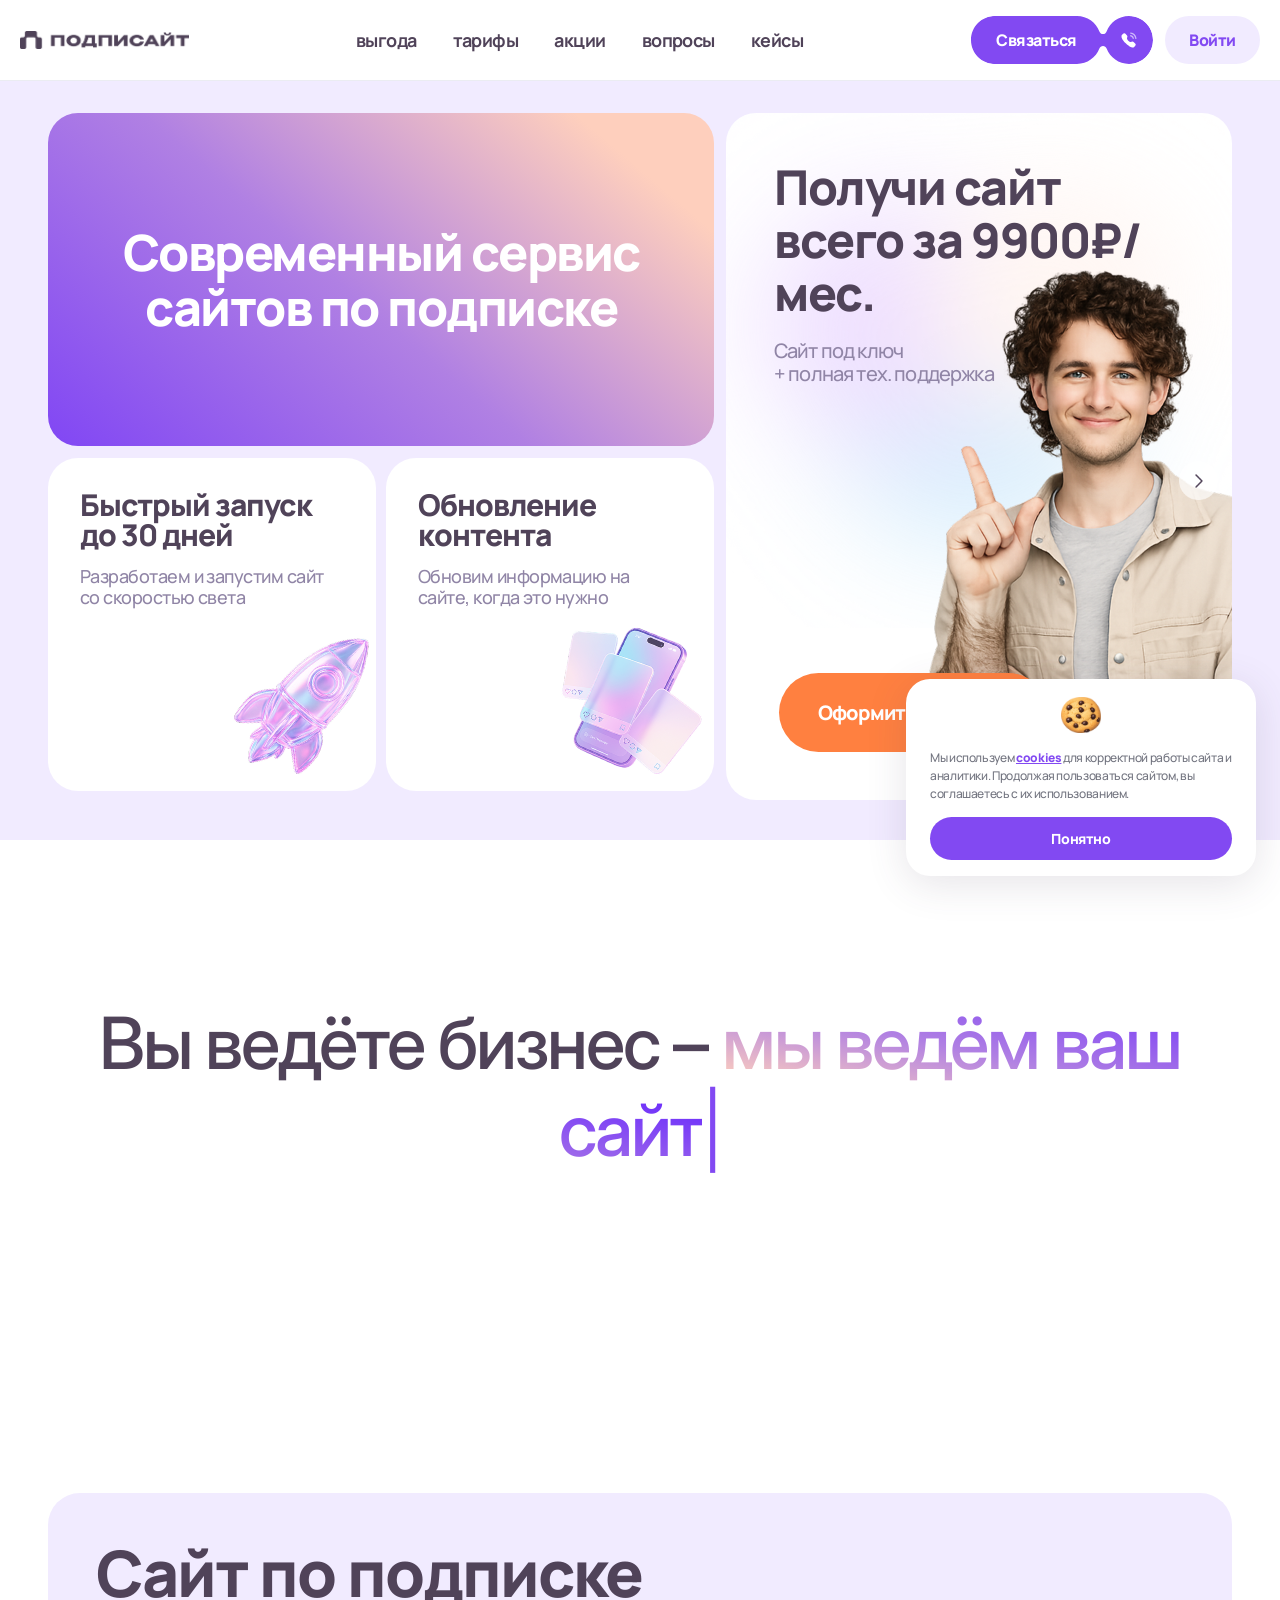
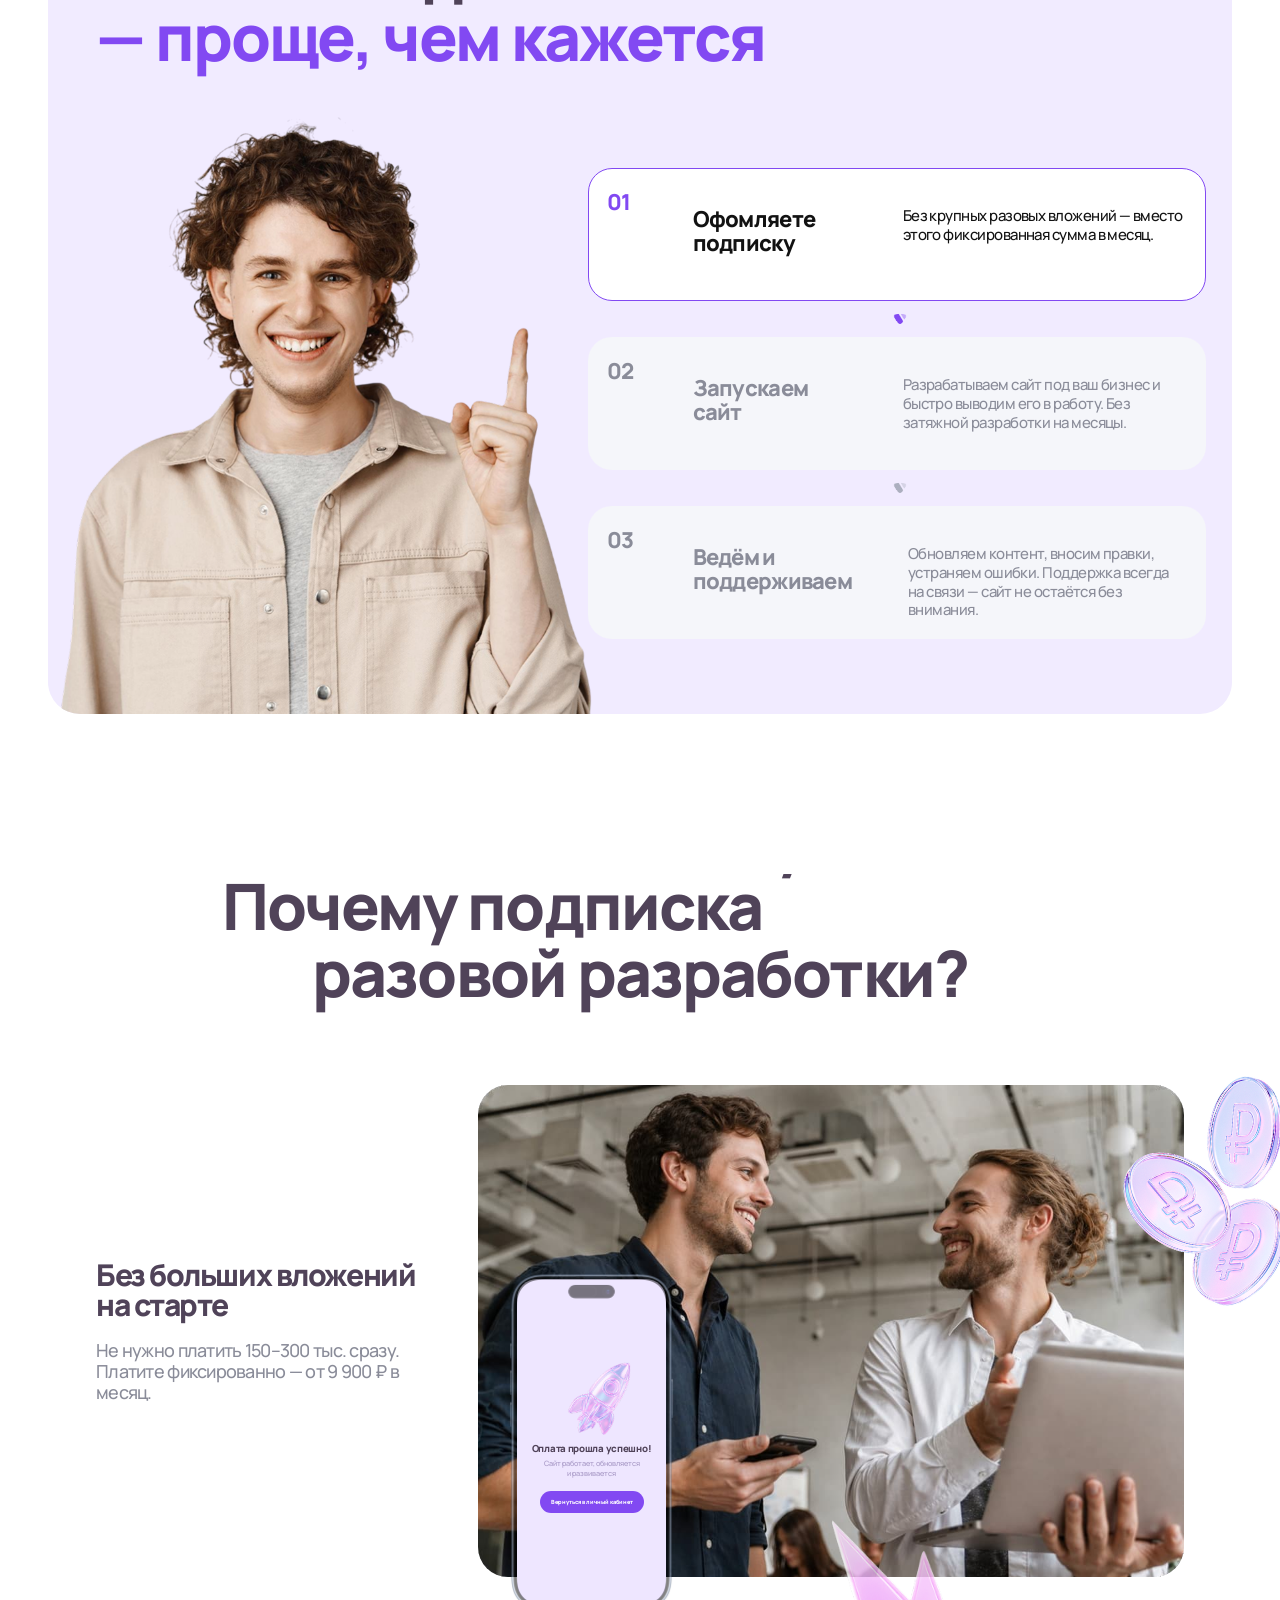
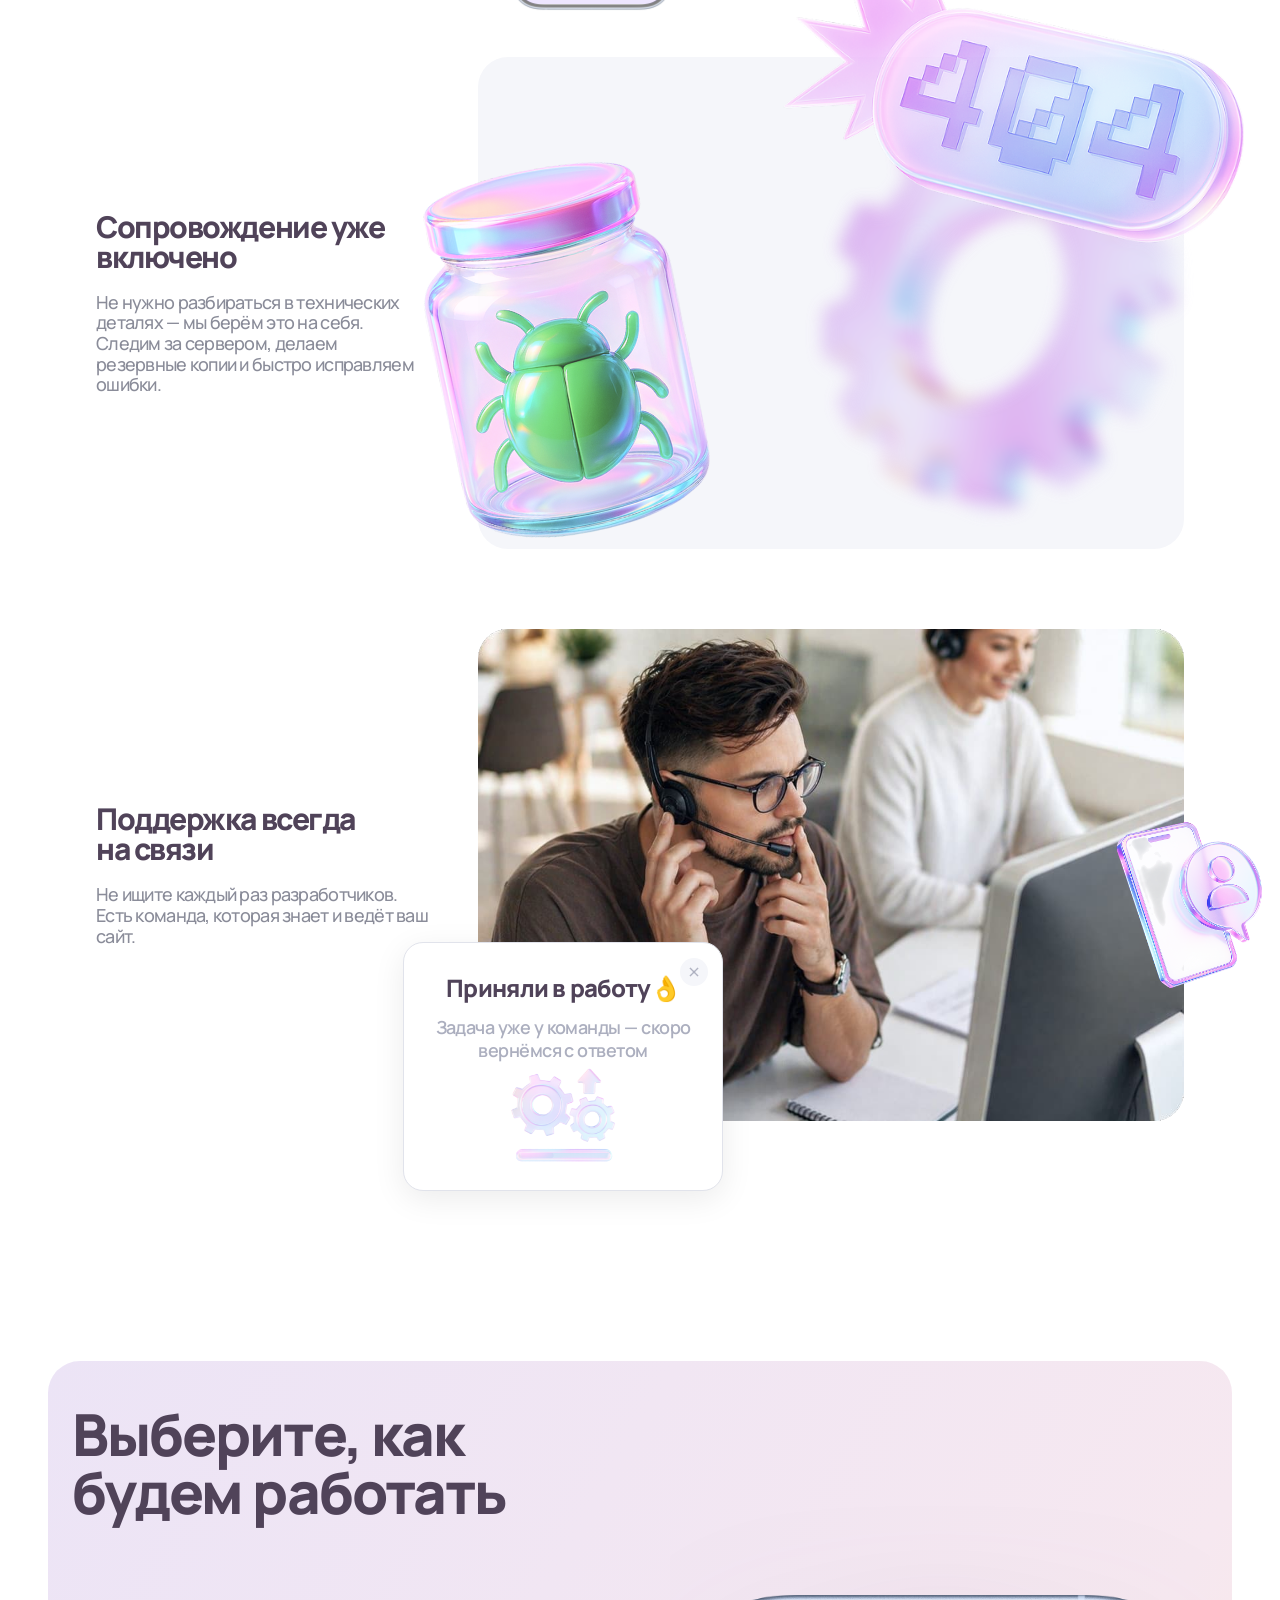
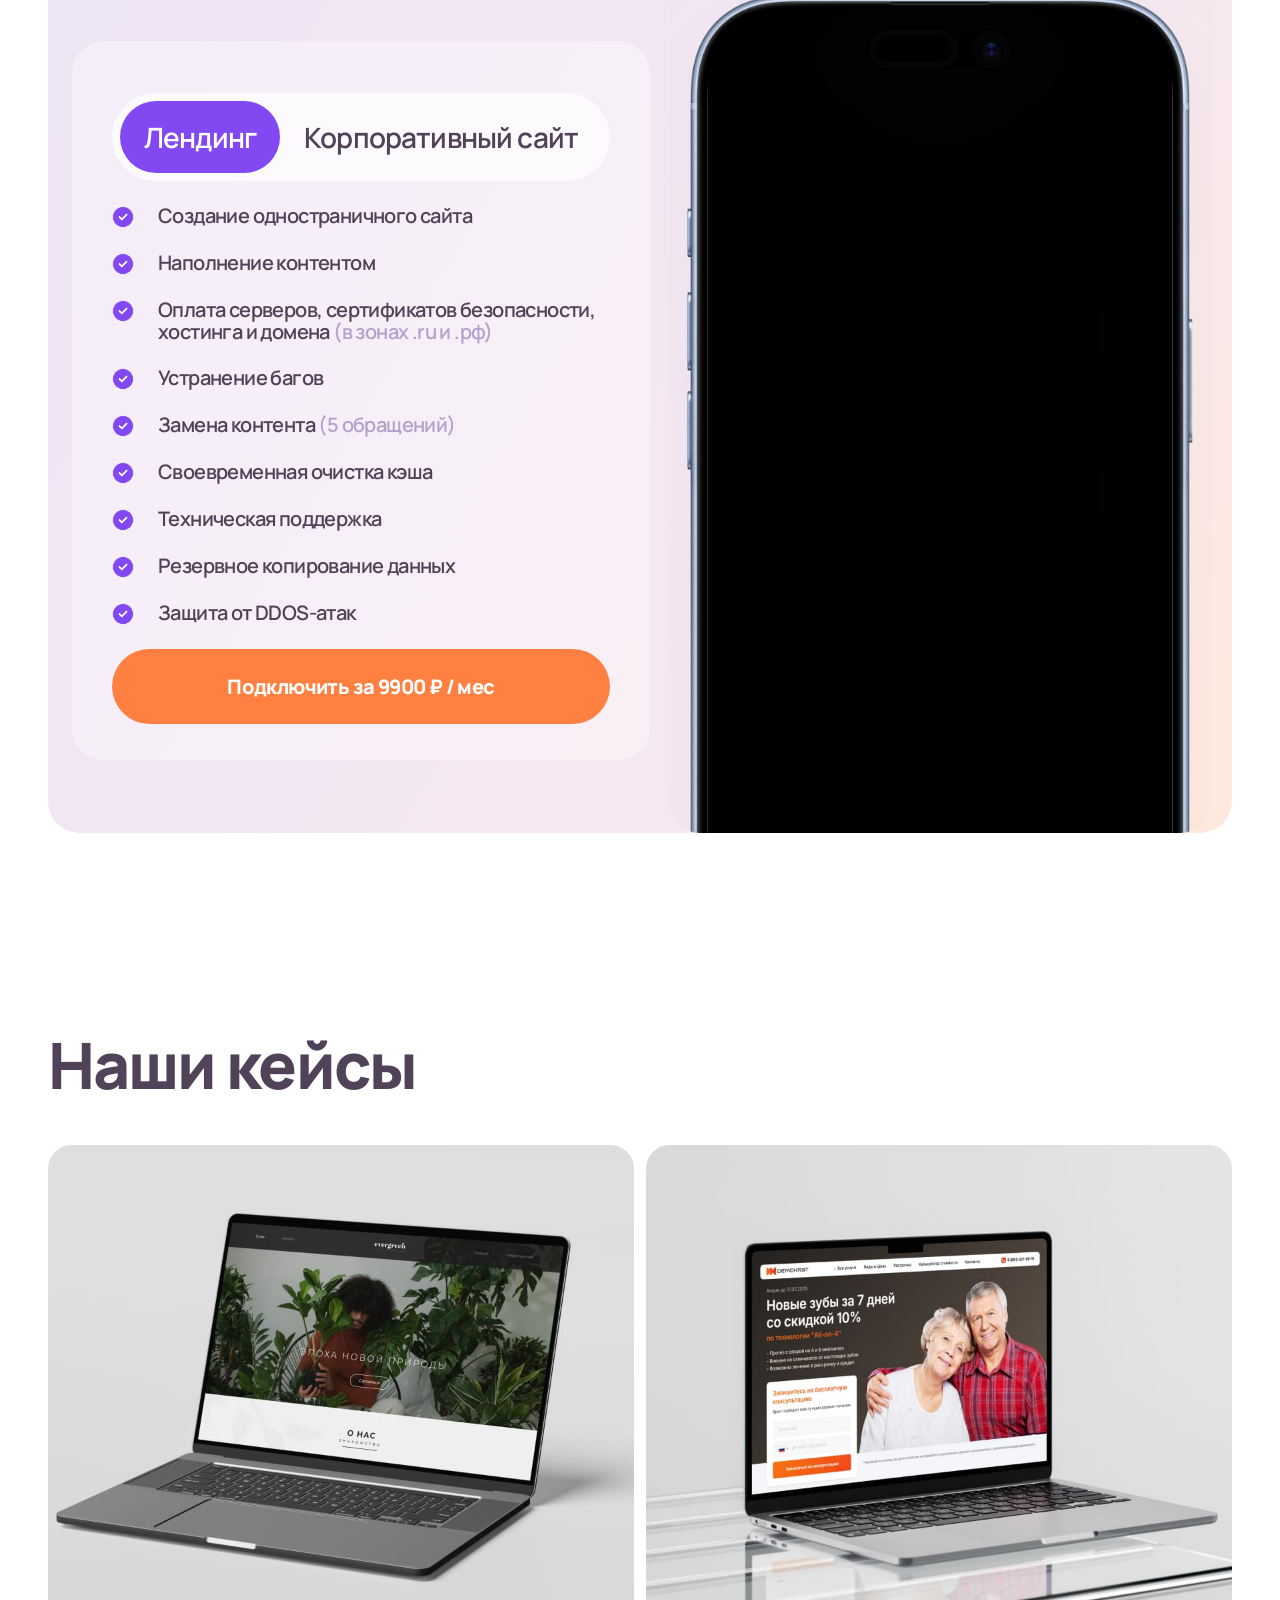
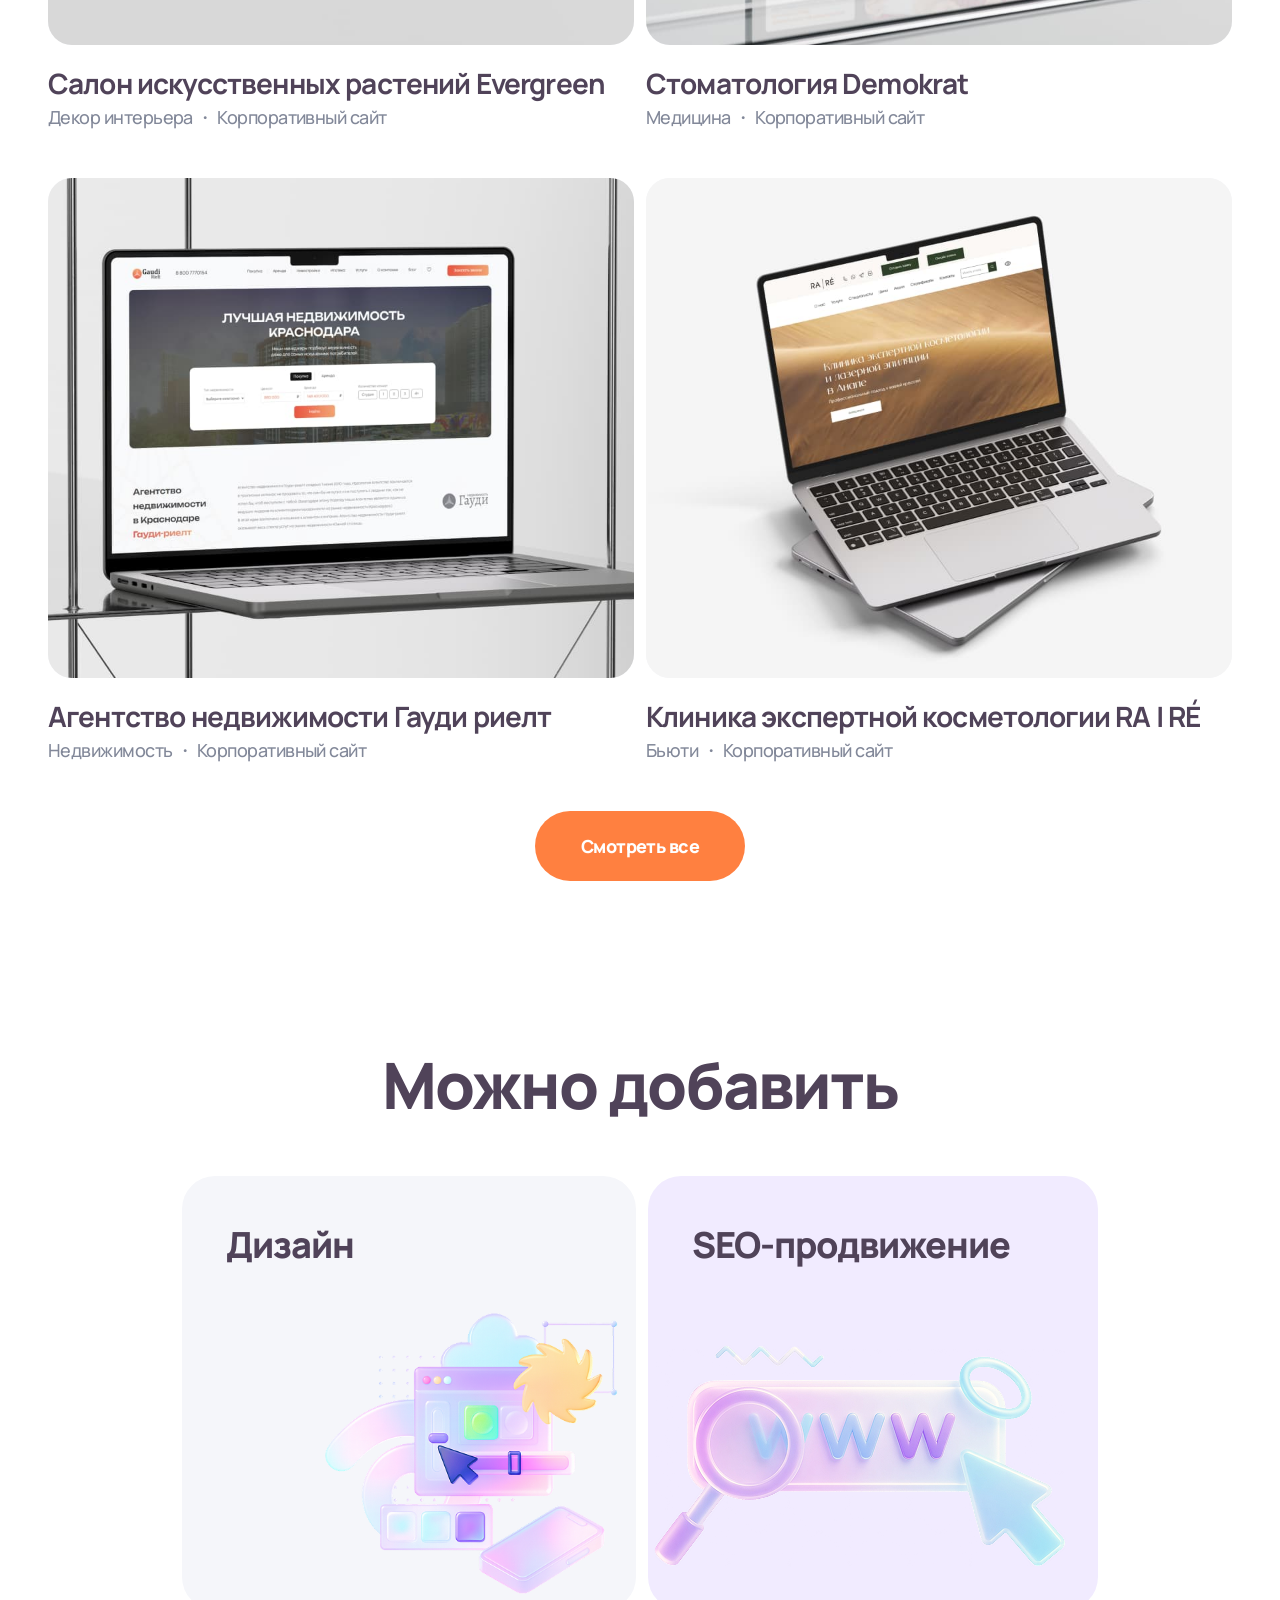
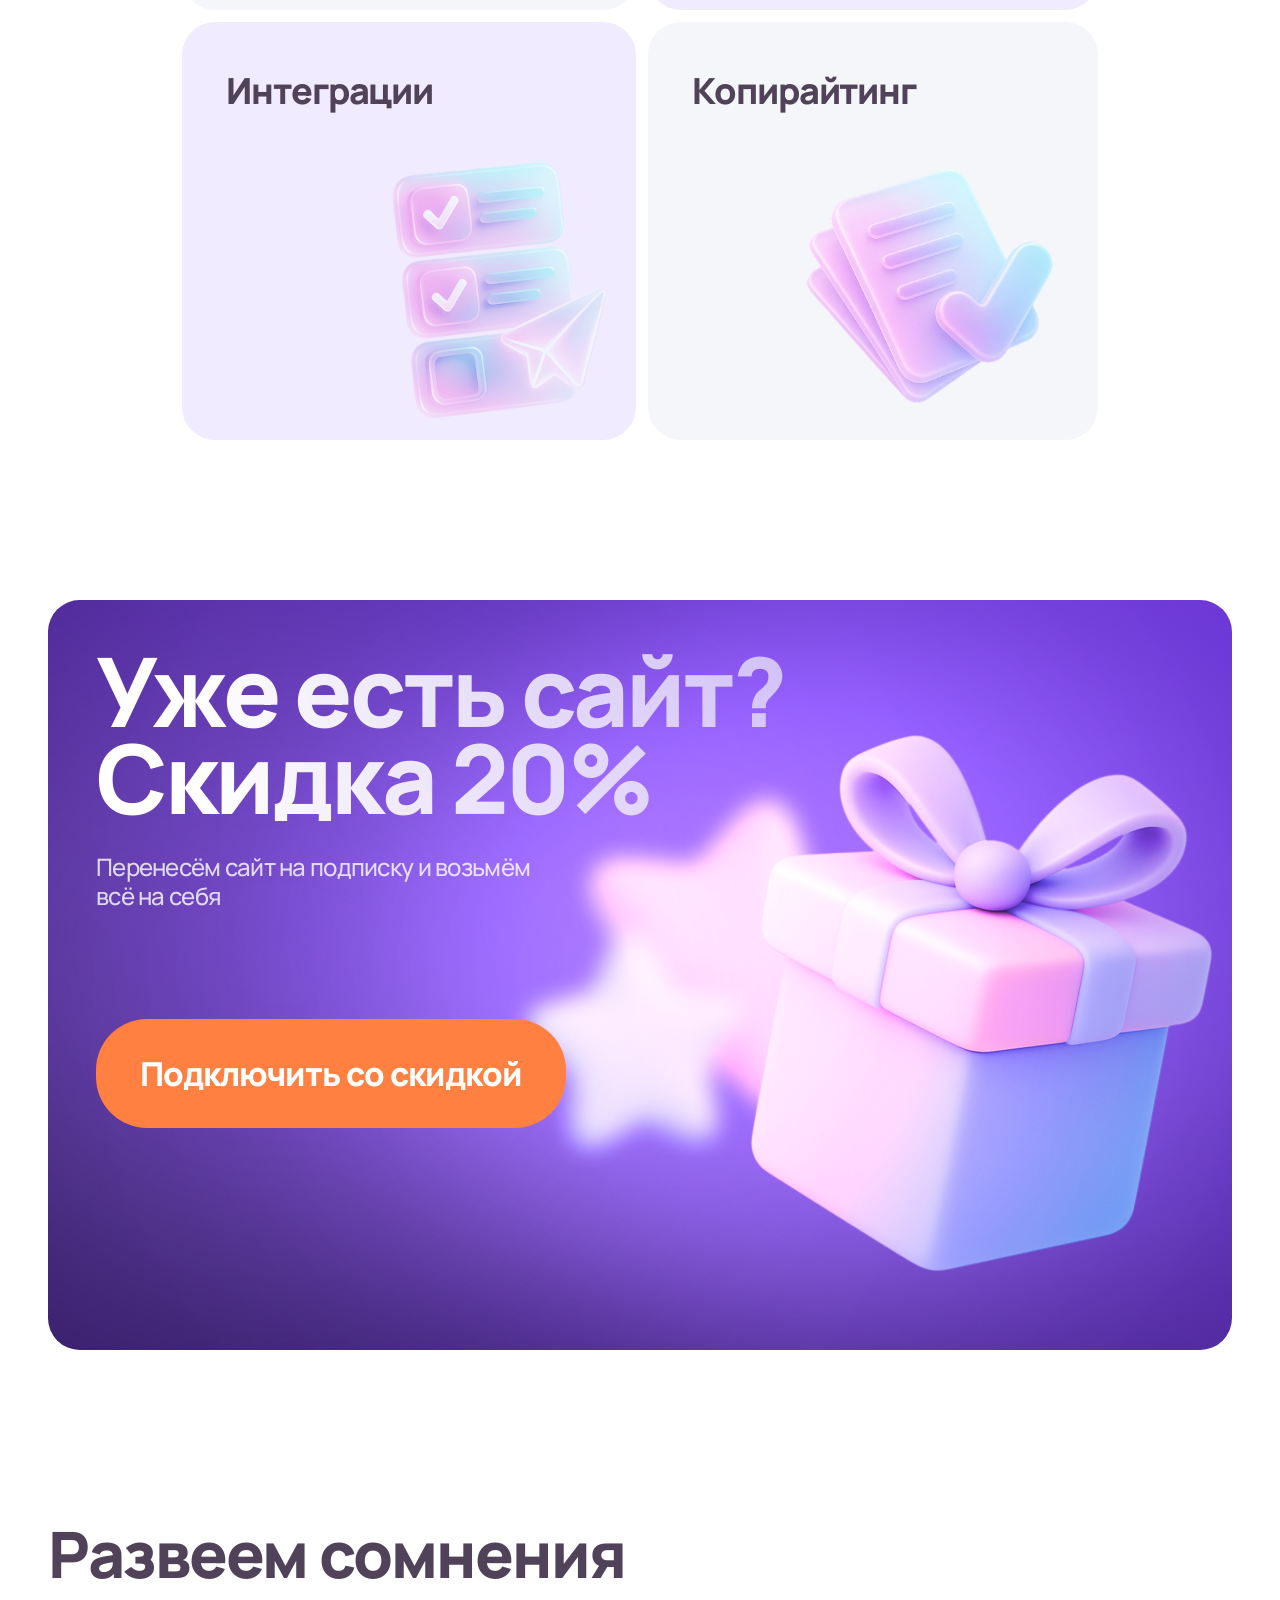
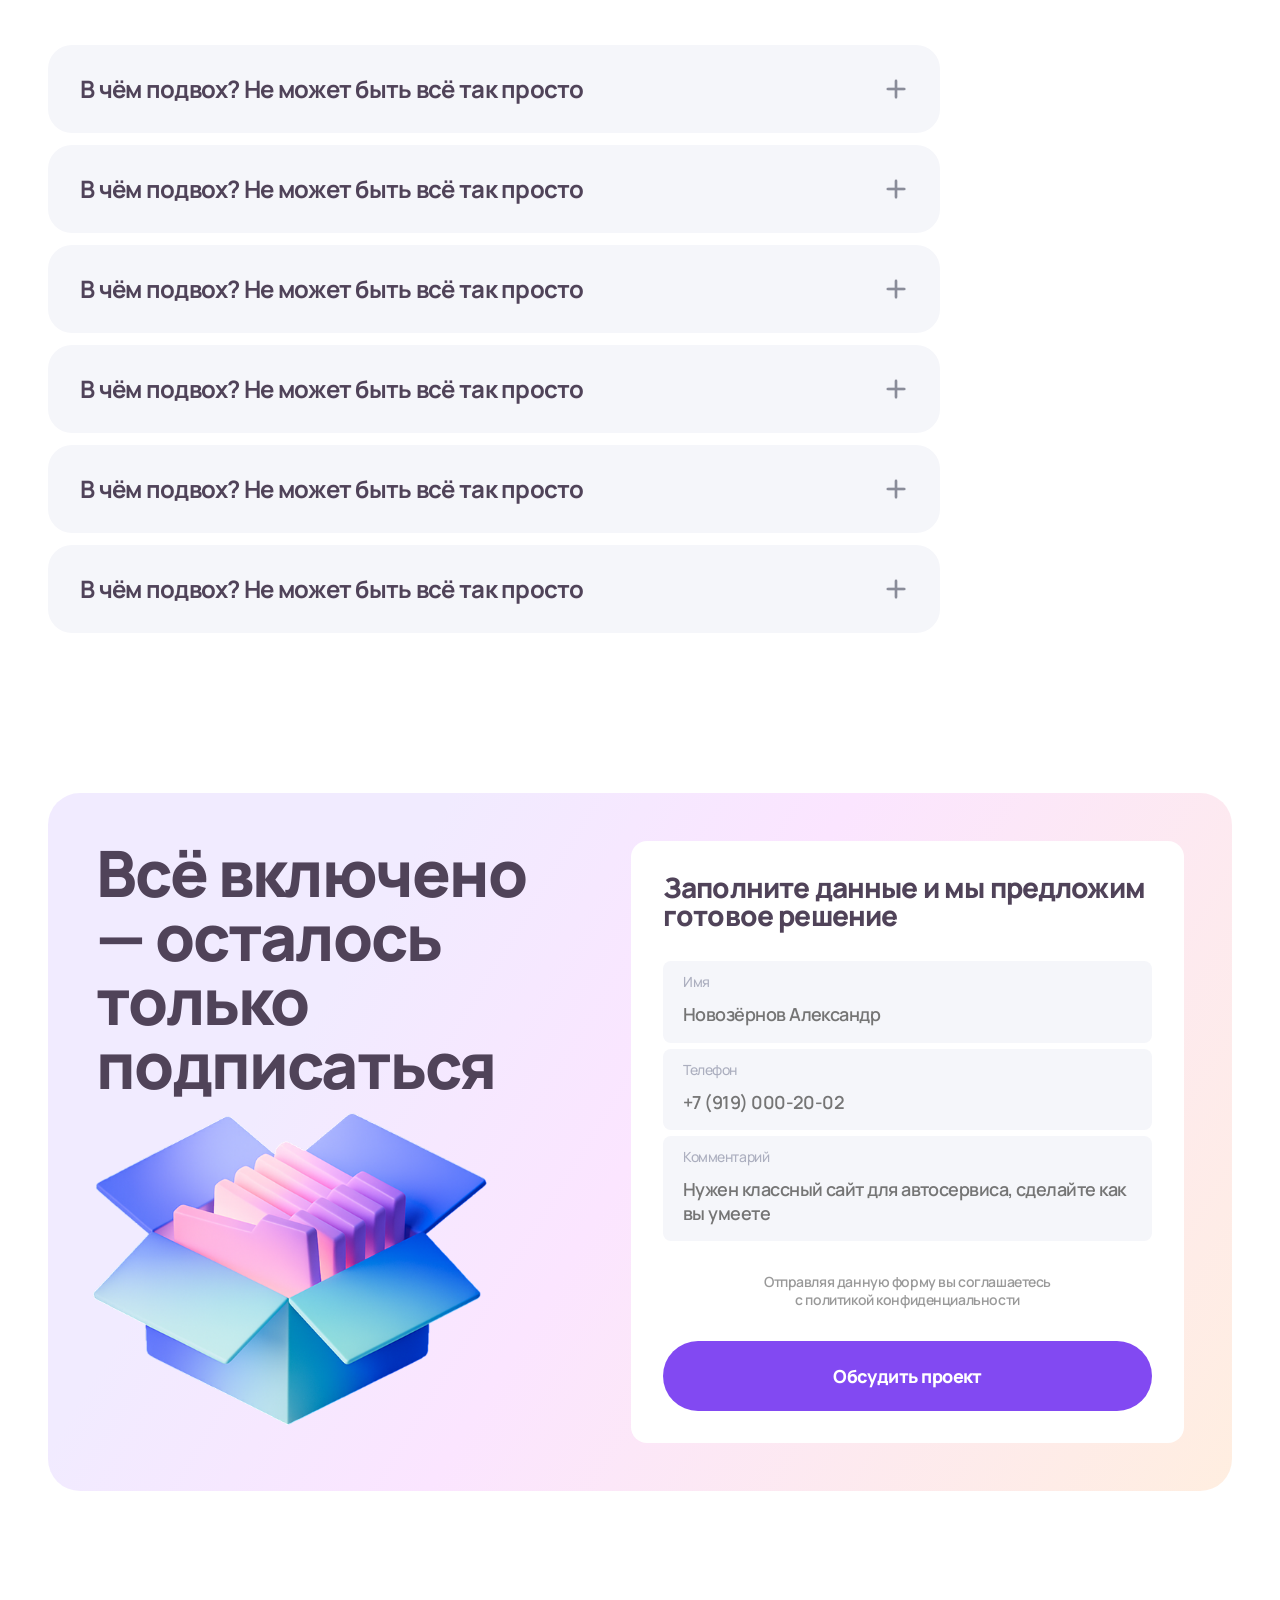
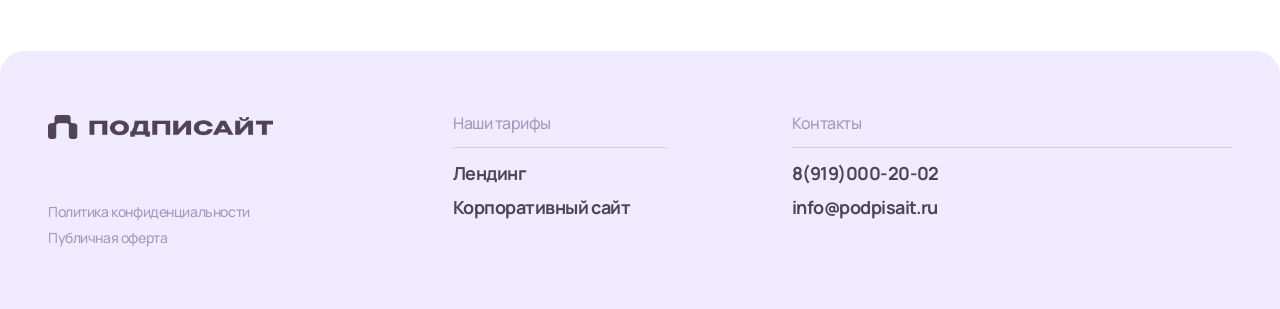
==== commit da191675: "Обновление контактов, форм и Telegram-интеграция - Телефон заменён на 8(919)000-20-02, почта на info" ====
--- a/index.html
+++ b/index.html
@@ -25,7 +25,7 @@
     </nav>
 
     <div class="header-actions">
-      <a class="btn-contact" href="tel:+79876543210">
+      <a class="btn-contact" href="tel:+79190002002">
         <span class="btn-contact-text">Связаться</span>
         <span class="btn-contact-phone-wrap">
           <img class="icon" src="assets/icons/calling.svg" alt="">
@@ -63,13 +63,13 @@
       <div class="mobile-menu-divider"></div>
       <div class="mobile-menu-contacts">
         <a href="#">Telegram</a>
-        <a href="tel:+79876543210">8 (987) 654-32-10</a>
+        <a href="tel:+79190002002">8(919)000-20-02</a>
         <a href="#">WhatsApp</a>
-        <a href="mailto:podpisait@mail.ru">podpisait@mail.ru</a>
+        <a href="mailto:info@podpisait.ru">info@podpisait.ru</a>
       </div>
     </div>
     <div class="mobile-menu-actions">
-      <a class="btn-contact" href="tel:+79876543210">
+      <a class="btn-contact" href="tel:+79190002002">
         <span class="btn-contact-text">Связаться</span>
         <span class="btn-contact-phone-wrap"><img class="icon" src="assets/icons/calling.svg" alt=""></span>
       </a>
@@ -518,21 +518,21 @@
     <div class="cta-form-card">
       <h3>Заполните данные и мы предложим готовое решение</h3>
       <div class="form-fields">
-        <div class="form-field">
+        <div class="form-field" id="ctaNameField">
           <label>Имя</label>
-          <input type="text" placeholder="Новозёрнов Александр">
-        </div>
-        <div class="form-field">
+          <input id="ctaName" type="text" placeholder="Новозёрнов Александр">
+        </div>
+        <div class="form-field" id="ctaPhoneField">
           <label>Телефон</label>
-          <input type="tel" placeholder="+7 (987) 654-32-10">
+          <input id="ctaPhone" type="tel" placeholder="+7 (919) 000-20-02">
         </div>
         <div class="form-field">
           <label>Комментарий</label>
-          <textarea placeholder="Нужен классный сайт для автосервиса, сделайте как вы умеете"></textarea>
+          <textarea id="ctaComment" placeholder="Нужен классный сайт для автосервиса, сделайте как вы умеете"></textarea>
         </div>
       </div>
       <p class="form-privacy">Отправляя данную форму вы соглашаетесь<br>с политикой конфиденциальности</p>
-      <button class="btn-purple">Обсудить проект</button>
+      <button class="btn-purple" onclick="submitCtaForm()">Обсудить проект</button>
     </div>
   </div>
 </section>
@@ -560,8 +560,8 @@
         <p class="footer-col-title">Контакты</p>
         <div class="footer-divider"></div>
         <div class="footer-col-items">
-          <a href="tel:+79876543210">8 (987) 654-32-10</a>
-          <a href="mailto:podpisait@mail.ru">podpisait@mail.ru</a>
+          <a href="tel:+79190002002">8(919)000-20-02</a>
+          <a href="mailto:info@podpisait.ru">info@podpisait.ru</a>
         </div>
       </div>
     </div>
@@ -893,5 +893,88 @@
   })();
 
 </script>
+
+<!-- ═══════════ FORM SUCCESS POPUP ═══════════ -->
+<div class="form-popup-overlay" id="formSuccessPopup" onclick="if(event.target===this)closeSuccessPopup()">
+  <div class="form-popup">
+    <button class="form-popup-close" onclick="closeSuccessPopup()">✕</button>
+    <p class="form-popup-title">Готово!</p>
+    <p class="form-popup-text">Спасибо за сообщение — мы уже его читаем.<br>Скоро вернёмся с ответом и обсудим детали.</p>
+    <img class="form-popup-img" src="assets/images/popup-plane.png" alt="">
+  </div>
+</div>
+
+<script>
+// ── Telegram config ──────────────────────────────────────────────────────
+const TG_TOKEN = 'YOUR_BOT_TOKEN'; // Вставьте токен бота от @BotFather
+const TG_CHAT  = '@podpisait';     // Username канала/группы
+
+function isValidPhone(p) {
+  return p.replace(/\D/g, '').length >= 10;
+}
+
+function setFieldError(fieldEl, msg) {
+  fieldEl.classList.add('error');
+  let e = fieldEl.querySelector('.field-error-msg');
+  if (!e) { e = document.createElement('p'); e.className = 'field-error-msg'; fieldEl.appendChild(e); }
+  e.textContent = msg;
+}
+
+function clearFieldError(fieldEl) {
+  fieldEl.classList.remove('error');
+  const e = fieldEl.querySelector('.field-error-msg');
+  if (e) e.remove();
+}
+
+async function sendTelegram(name, phone, comment, source) {
+  const text = `📋 <b>Новая заявка</b> (${source})\n\n👤 Имя: ${name}\n📞 Телефон: ${phone}${comment ? '\n💬 ' + comment : ''}`;
+  try {
+    await fetch(`https://api.telegram.org/bot${TG_TOKEN}/sendMessage`, {
+      method: 'POST',
+      headers: {'Content-Type': 'application/json'},
+      body: JSON.stringify({chat_id: TG_CHAT, text, parse_mode: 'HTML'})
+    });
+  } catch(e) { console.warn('Telegram error', e); }
+}
+
+function openSuccessPopup() {
+  document.getElementById('formSuccessPopup').classList.add('open');
+  document.body.style.overflow = 'hidden';
+}
+
+function closeSuccessPopup() {
+  document.getElementById('formSuccessPopup').classList.remove('open');
+  document.body.style.overflow = '';
+}
+
+async function submitCtaForm() {
+  const nameEl  = document.getElementById('ctaName');
+  const phoneEl = document.getElementById('ctaPhone');
+  const nameField  = document.getElementById('ctaNameField');
+  const phoneField = document.getElementById('ctaPhoneField');
+  const comment = document.getElementById('ctaComment');
+
+  clearFieldError(nameField);
+  clearFieldError(phoneField);
+
+  let ok = true;
+  if (!nameEl.value.trim())              { setFieldError(nameField,  'Введите имя'); ok = false; }
+  if (!phoneEl.value.trim())             { setFieldError(phoneField, 'Введите номер телефона'); ok = false; }
+  else if (!isValidPhone(phoneEl.value)) { setFieldError(phoneField, 'Неверный формат номера'); ok = false; }
+  if (!ok) return;
+
+  await sendTelegram(nameEl.value.trim(), phoneEl.value.trim(), comment ? comment.value.trim() : '', 'podpisait.ru');
+  nameEl.value = ''; phoneEl.value = ''; if (comment) comment.value = '';
+  openSuccessPopup();
+}
+
+// Clear errors on input
+document.addEventListener('DOMContentLoaded', () => {
+  ['ctaName','ctaPhone'].forEach(id => {
+    const el = document.getElementById(id);
+    if (el) el.addEventListener('input', () => clearFieldError(el.closest('.form-field')));
+  });
+});
+</script>
 </body>
 </html>
--- a/styles/main.css
+++ b/styles/main.css
@@ -1378,6 +1378,77 @@
   line-height: 1.3;
 }
 .form-field textarea { min-height: 46px; }
+.form-field.error { background: #fff0f2; transition: background .2s; }
+.form-field.error label { color: #e03060; }
+.field-error-msg {
+  font-size: 12px;
+  font-weight: 500;
+  color: #e03060;
+  letter-spacing: -0.36px;
+  margin: -8px 0 0;
+}
+
+/* ── Success popup ── */
+.form-popup-overlay {
+  display: none;
+  position: fixed;
+  inset: 0;
+  background: rgba(0,0,0,0.45);
+  z-index: 900;
+  align-items: center;
+  justify-content: center;
+  padding: 16px;
+}
+.form-popup-overlay.open { display: flex; }
+.form-popup {
+  background: #fff;
+  border-radius: 20px;
+  padding: 36px 48px;
+  width: 420px;
+  max-width: 100%;
+  display: flex;
+  flex-direction: column;
+  align-items: center;
+  gap: 20px;
+  position: relative;
+}
+.form-popup-title {
+  font-size: 24px;
+  font-weight: 800;
+  color: #262626;
+  letter-spacing: -0.72px;
+  text-align: center;
+  margin: 0;
+}
+.form-popup-text {
+  font-size: 16px;
+  font-weight: 500;
+  color: #737580;
+  letter-spacing: -0.48px;
+  text-align: center;
+  line-height: 1.5;
+  margin: 0;
+}
+.form-popup-img { width: 200px; height: auto; display: block; }
+.form-popup-close {
+  position: absolute;
+  top: 16px;
+  right: 16px;
+  width: 28px;
+  height: 28px;
+  background: #f5f6fa;
+  border: none;
+  border-radius: 100px;
+  cursor: pointer;
+  display: flex;
+  align-items: center;
+  justify-content: center;
+  font-size: 14px;
+  color: #737580;
+  line-height: 1;
+}
+.form-popup-close:hover { background: #ebebeb; }
+
 .form-privacy {
   font-size: 14px;
   font-weight: 600;
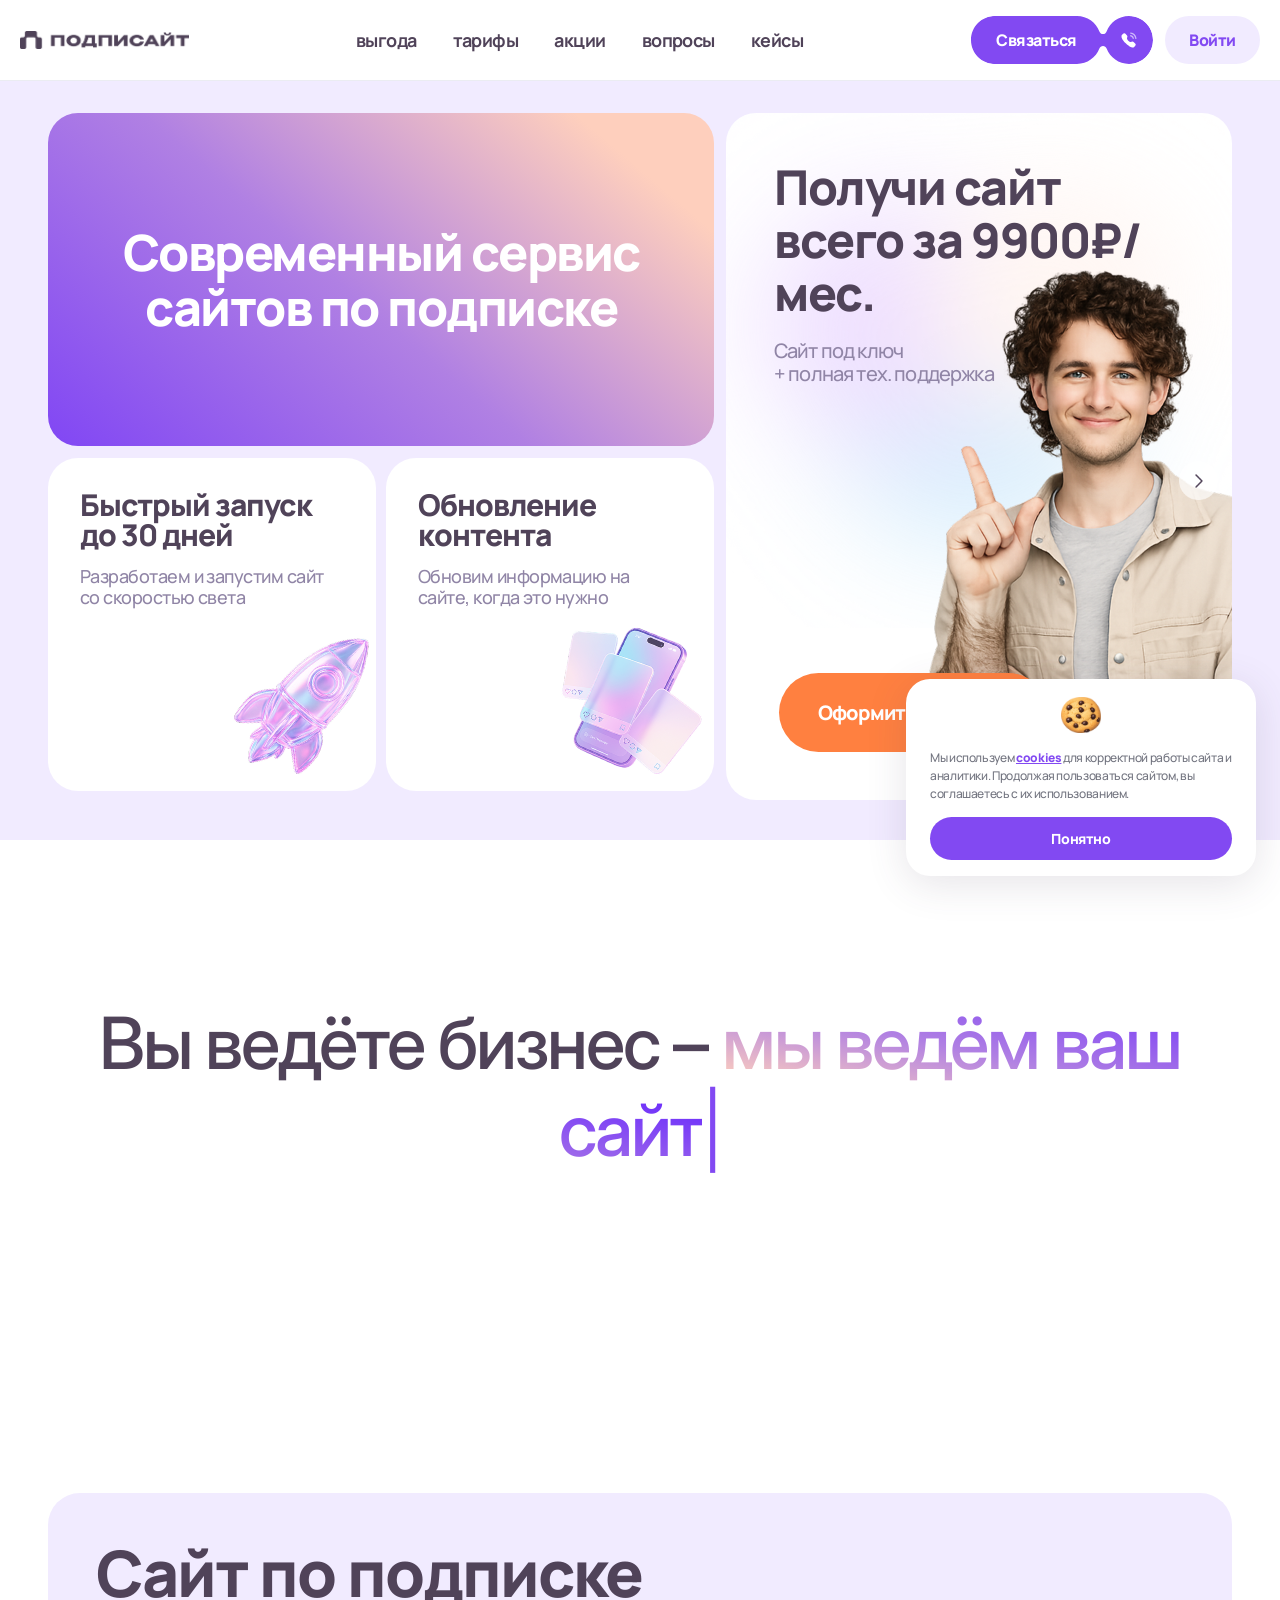
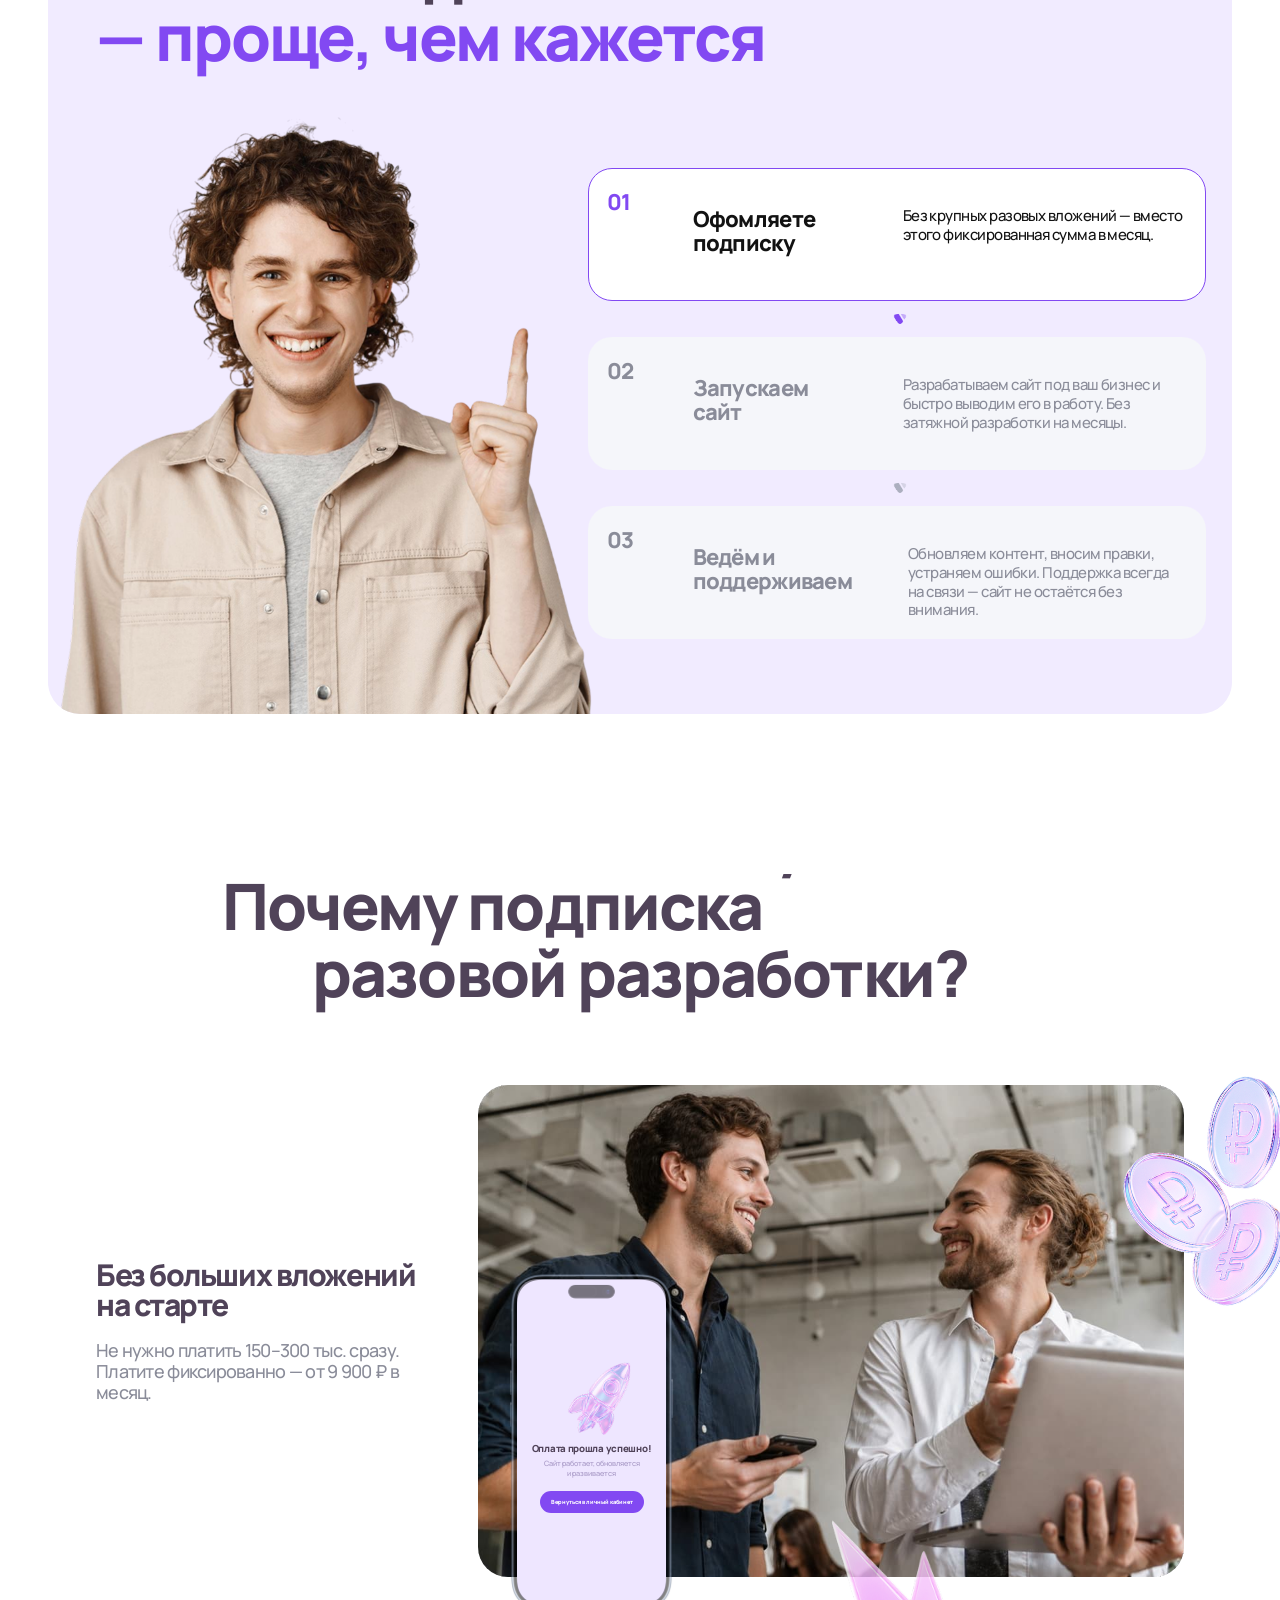
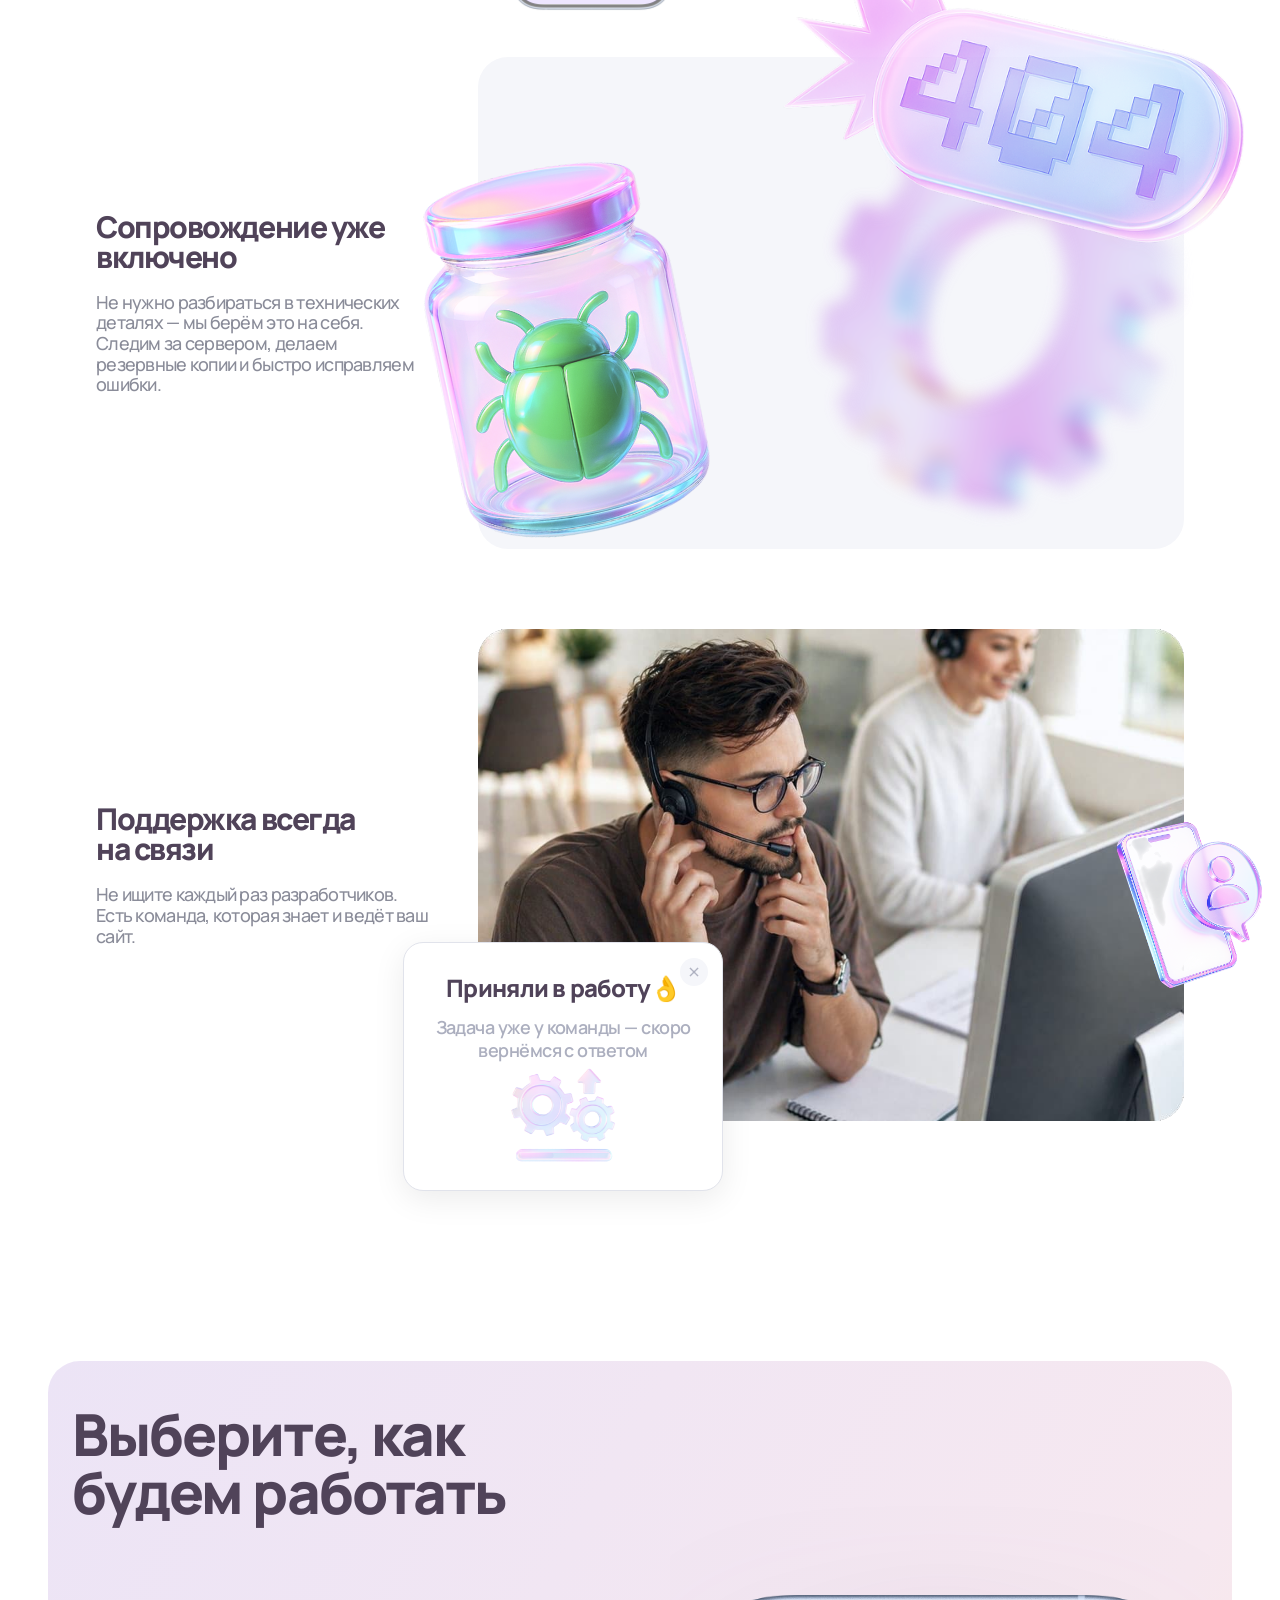
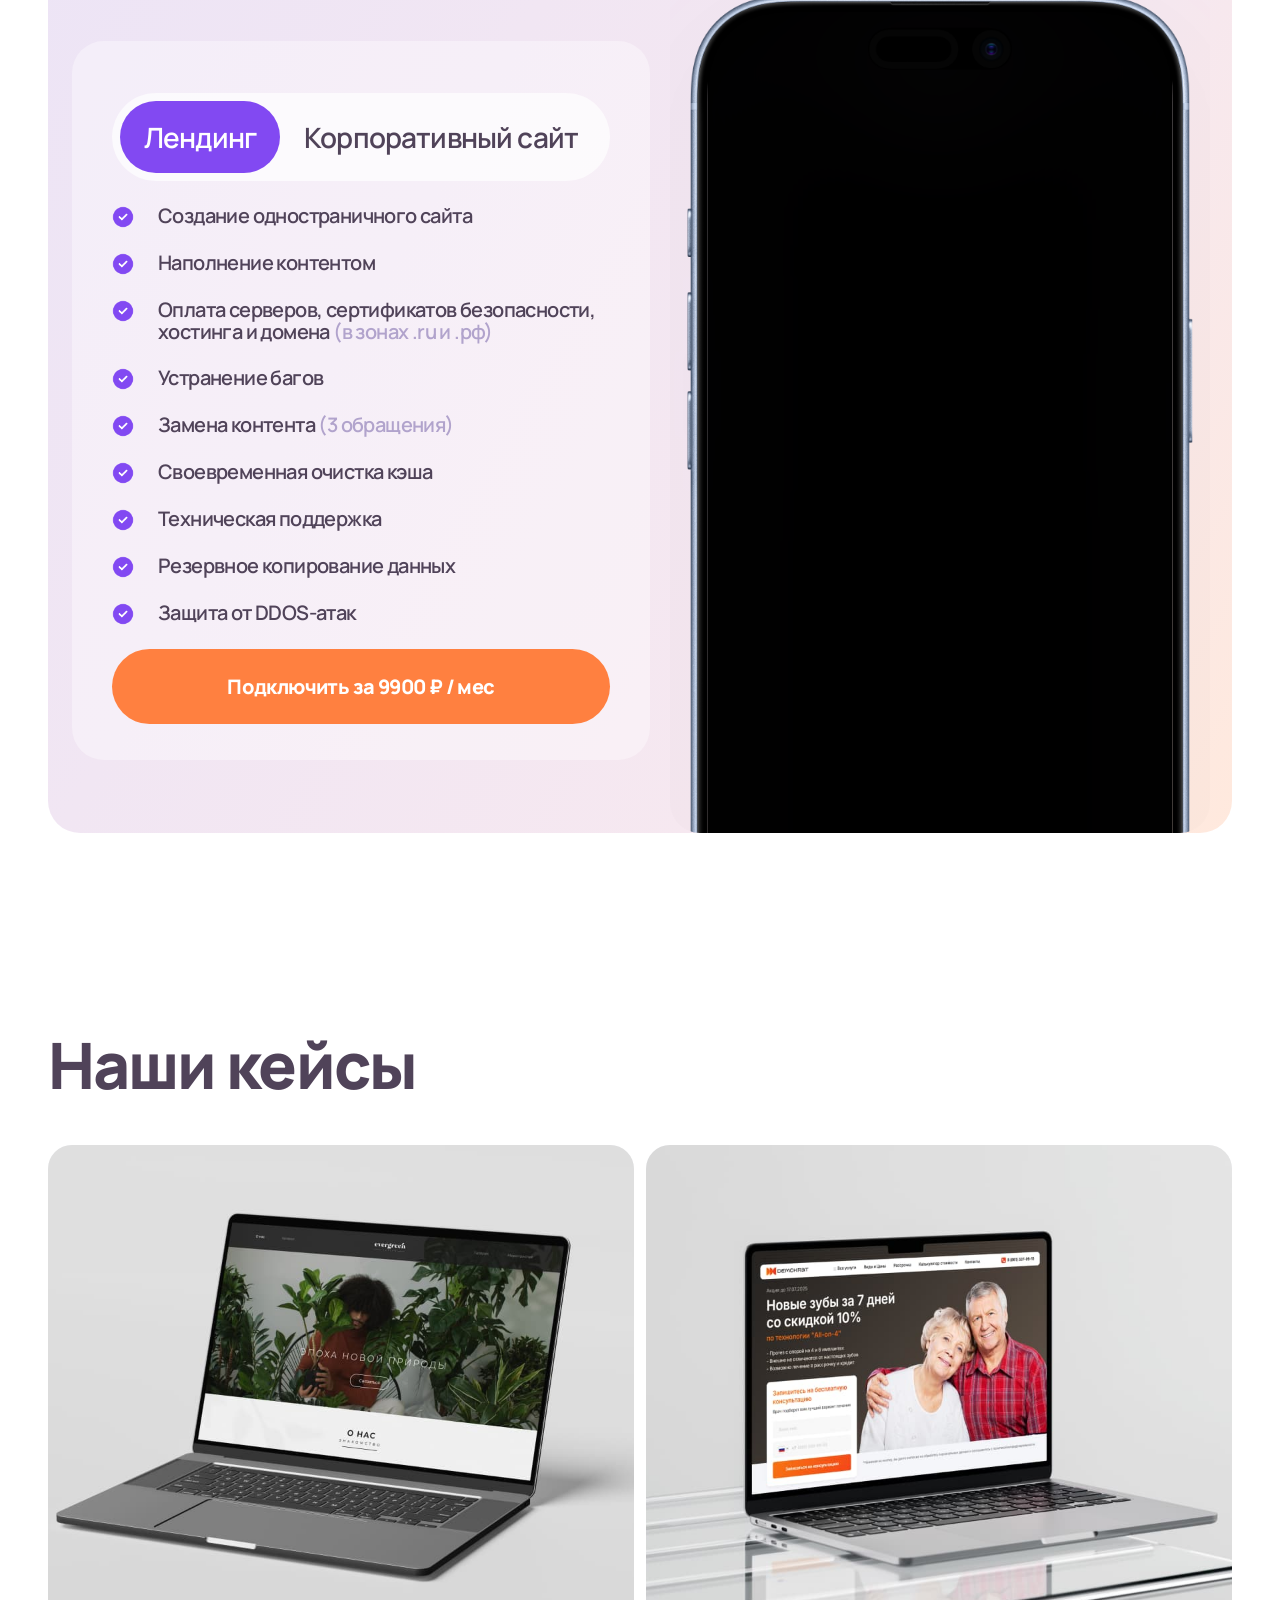
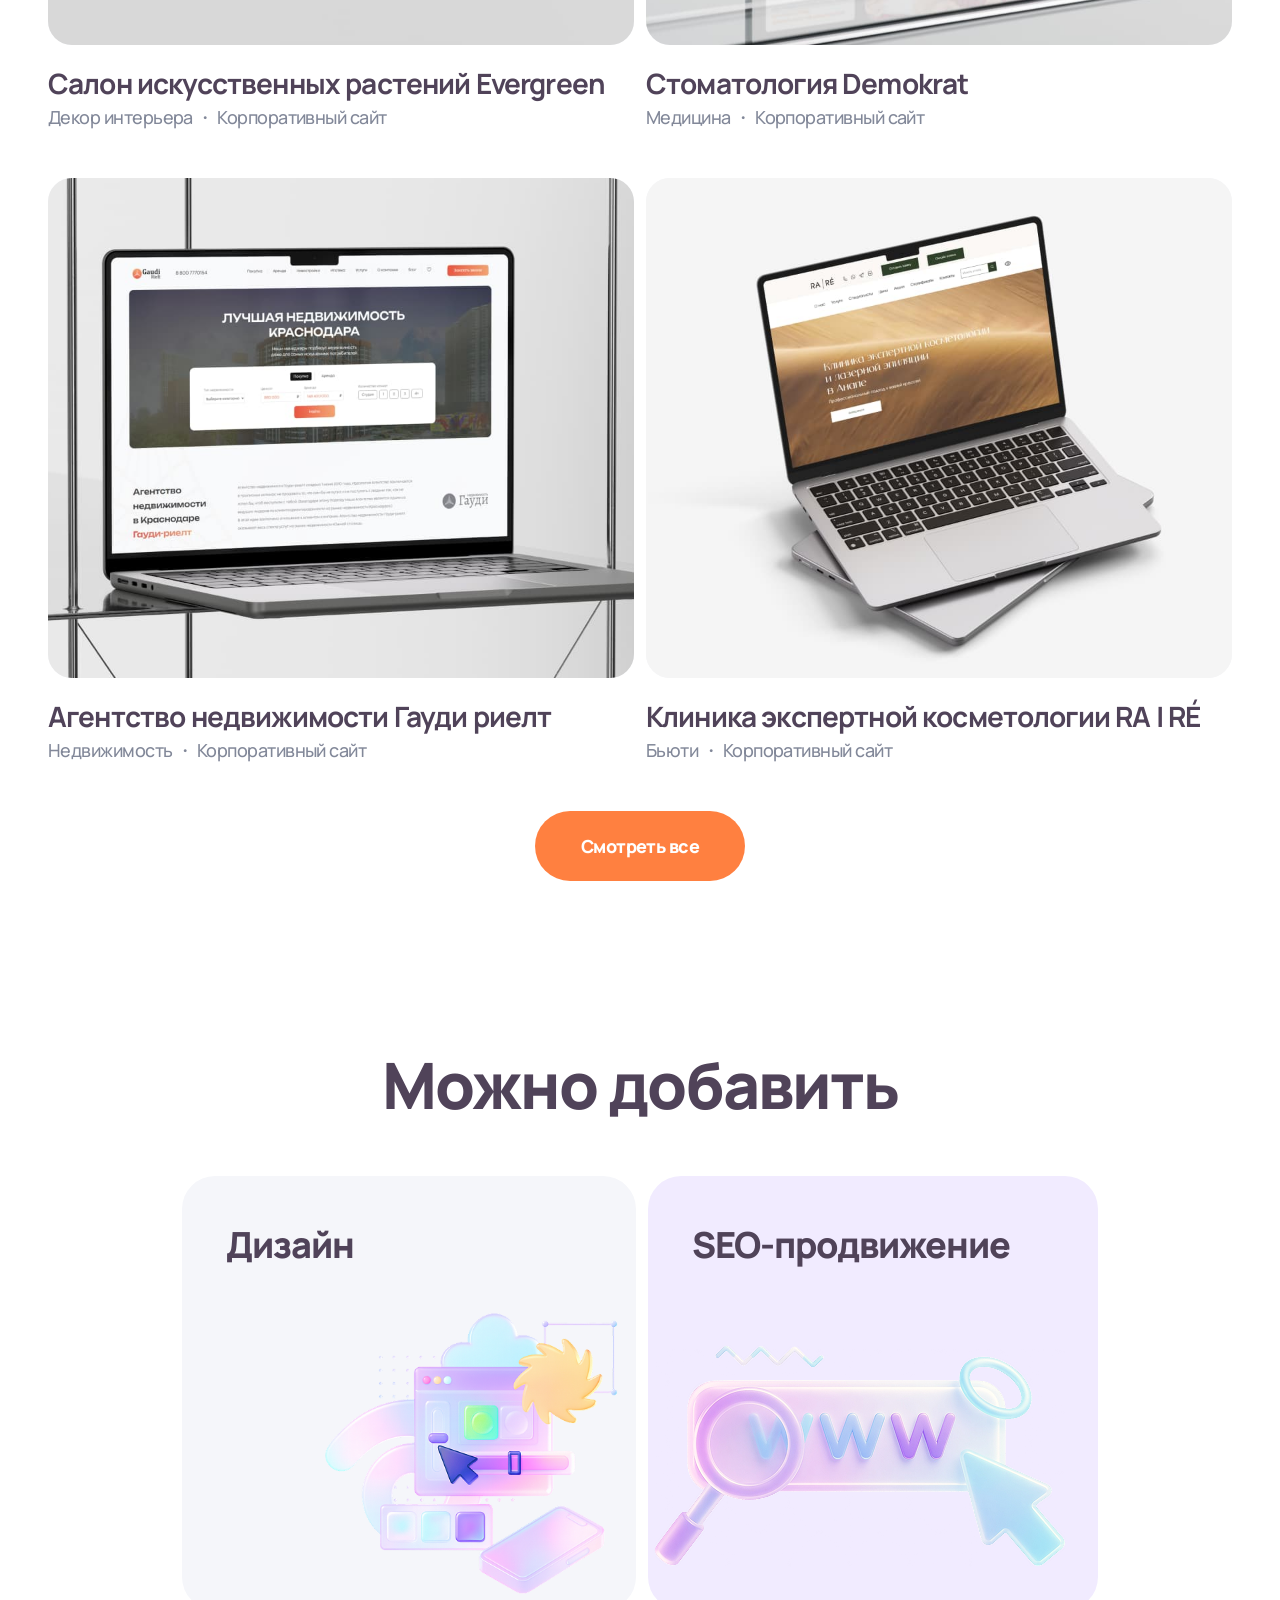
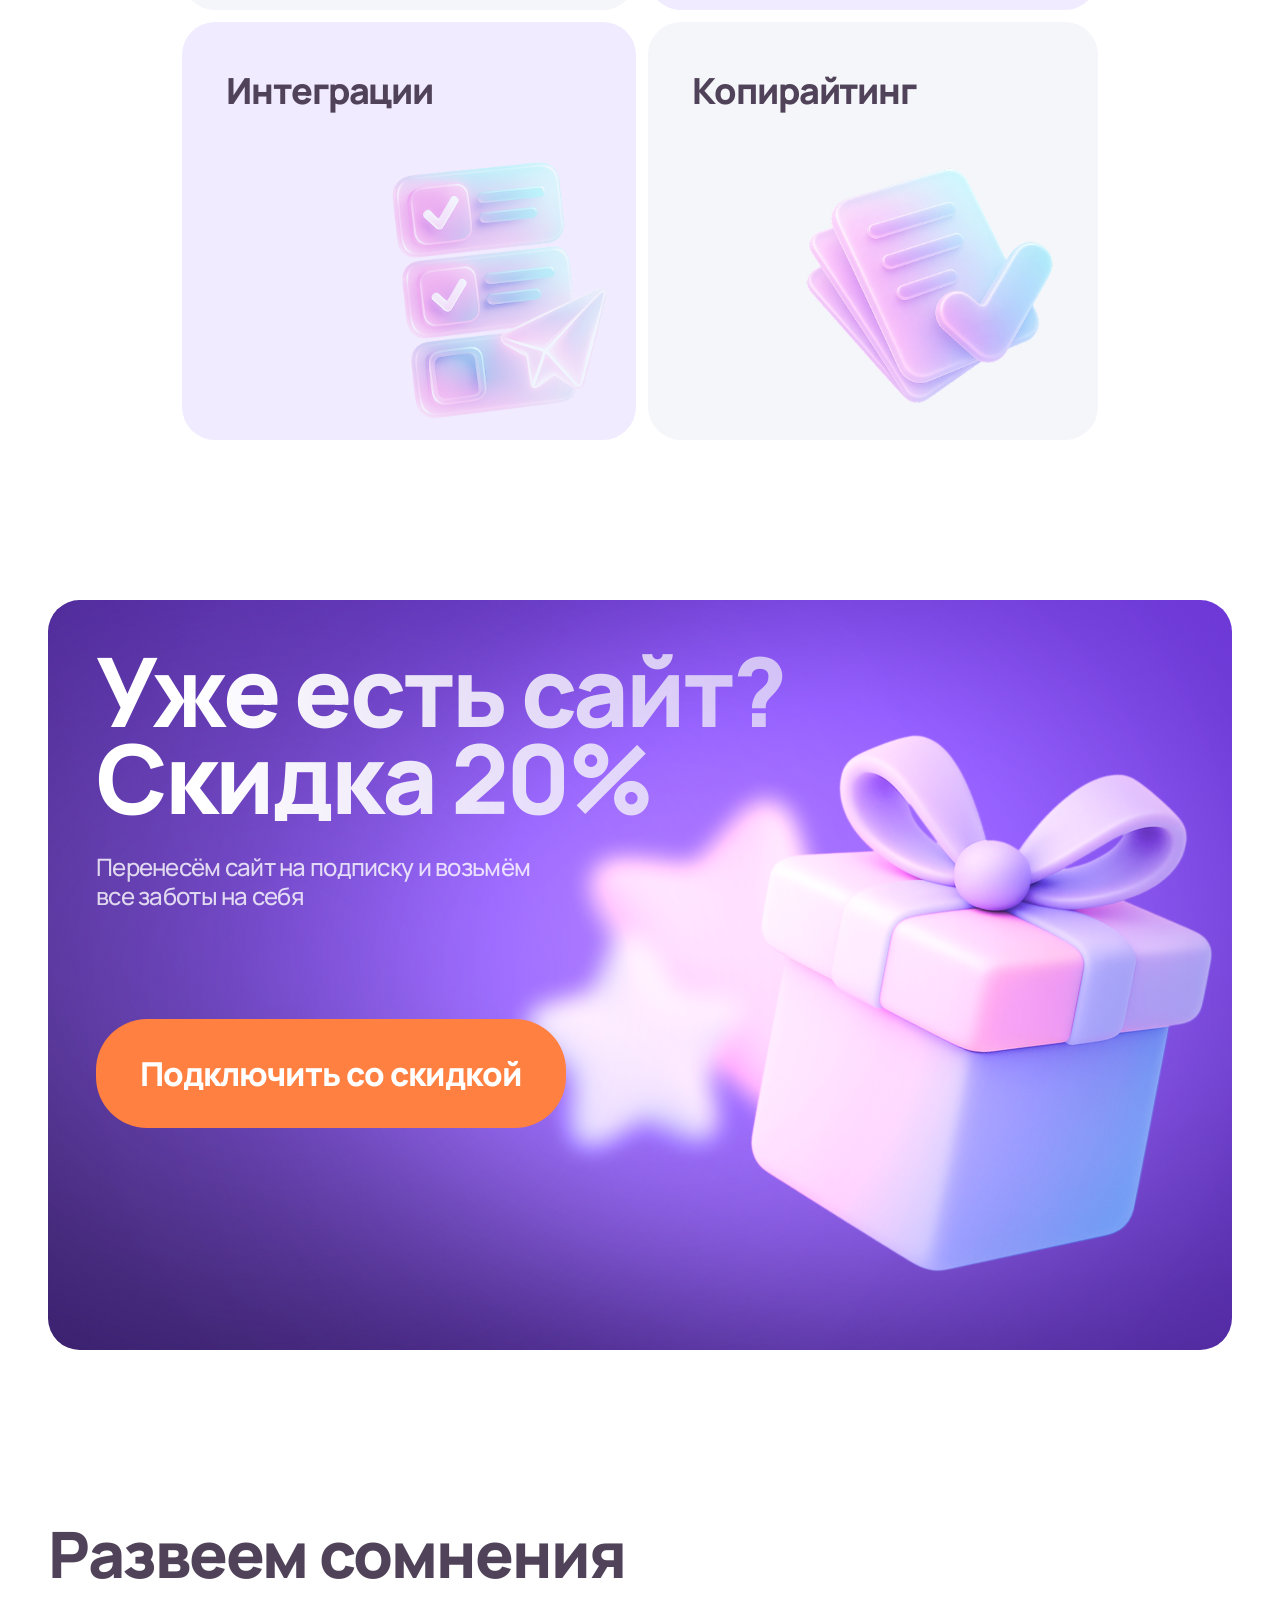
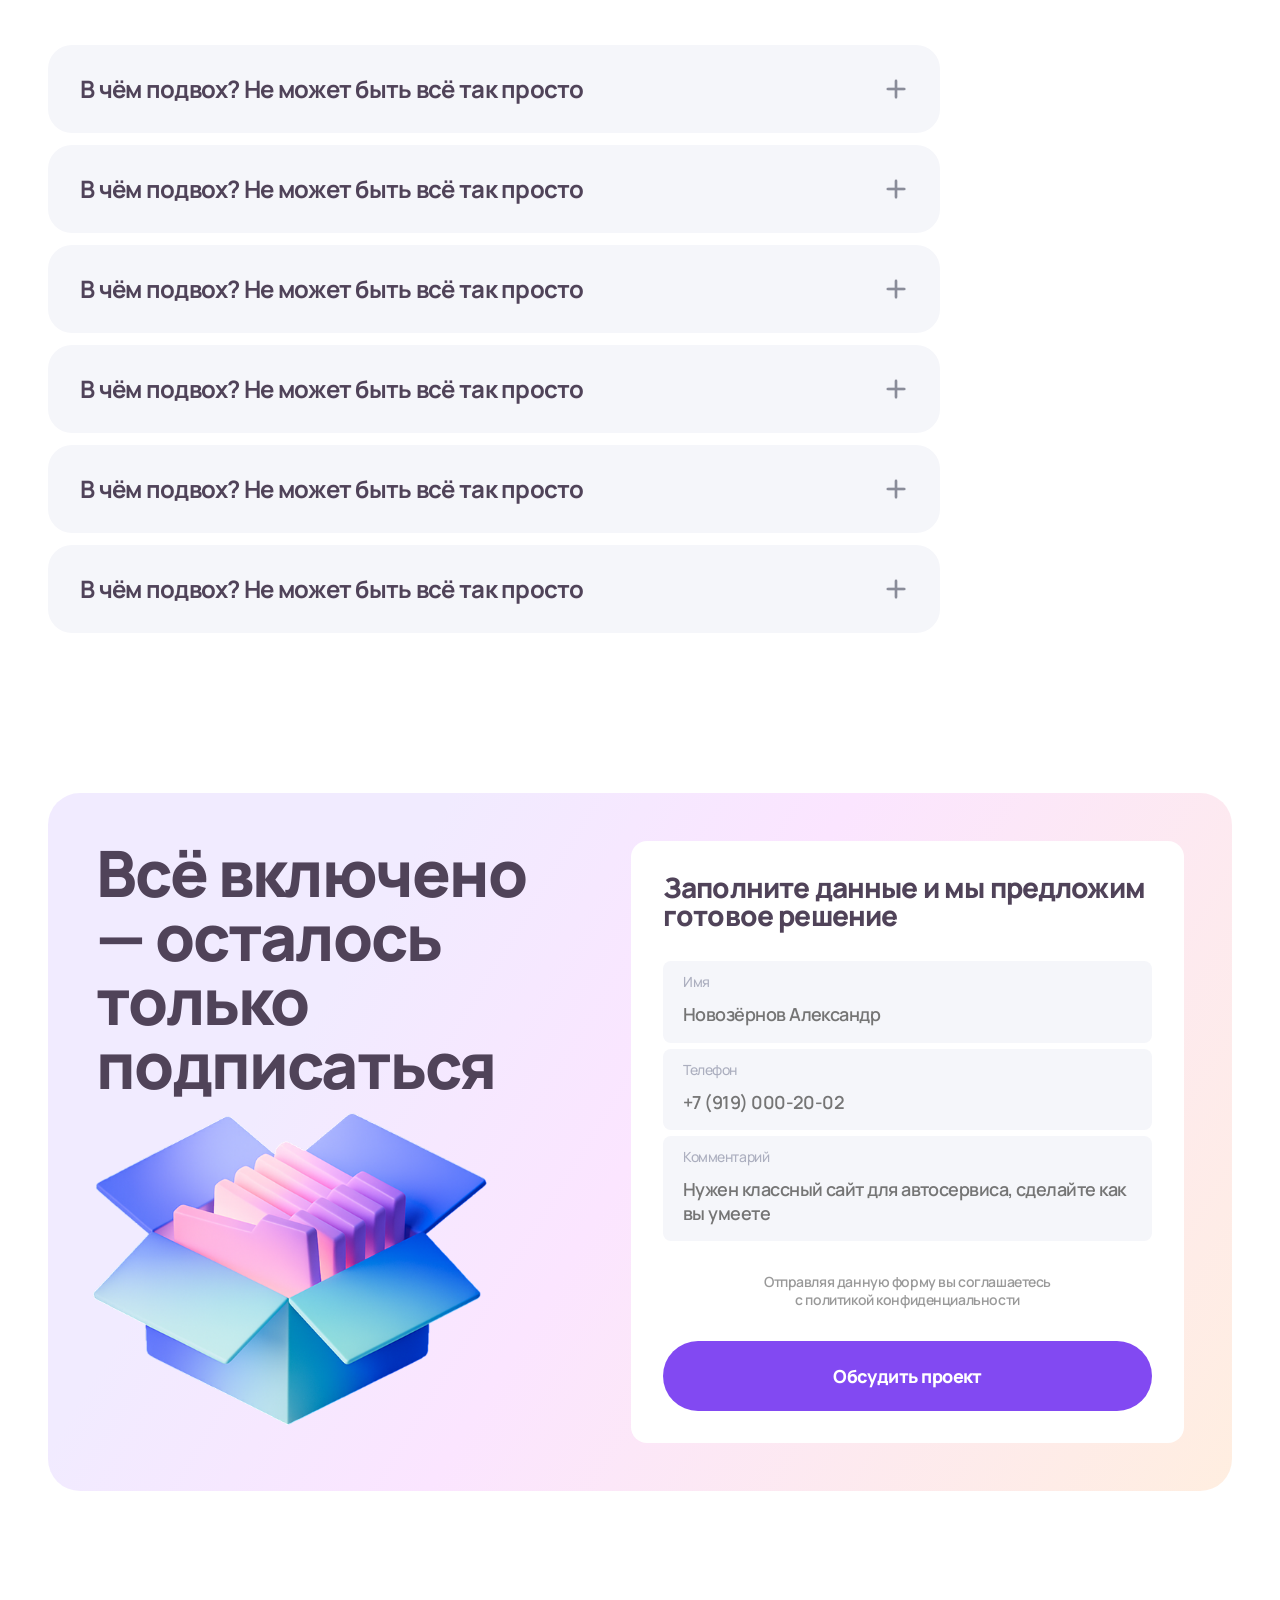
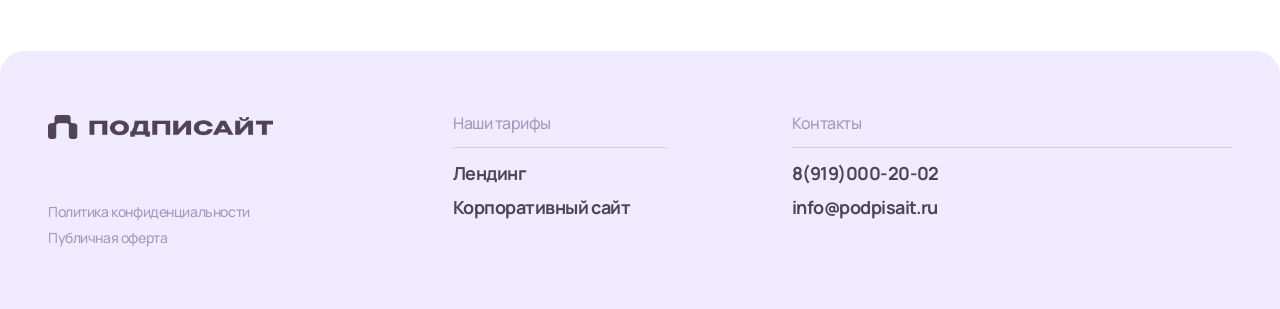
==== commit 0ee25e3a: "Обновление тарифов, кейсов и текста баннера - Лендинг: 3 обращения, Корпоративный сайт: 5 обращений " ====
--- a/index.html
+++ b/index.html
@@ -285,7 +285,7 @@
             <li><img class="tick" src="assets/icons/tick.png" alt="✓"><span class="ft">Наполнение контентом</span></li>
             <li><img class="tick" src="assets/icons/tick.png" alt="✓"><span class="ft">Оплата серверов, сертификатов безопасности, хостинга и домена <span class="note">(в зонах .ru и .рф)</span></span></li>
             <li><img class="tick" src="assets/icons/tick.png" alt="✓"><span class="ft">Устранение багов</span></li>
-            <li><img class="tick" src="assets/icons/tick.png" alt="✓"><span class="ft">Замена контента <span class="note">(5 обращений)</span></span></li>
+            <li><img class="tick" src="assets/icons/tick.png" alt="✓"><span class="ft">Замена контента <span class="note">(3 обращения)</span></span></li>
             <li><img class="tick" src="assets/icons/tick.png" alt="✓"><span class="ft">Своевременная очистка кэша</span></li>
             <li><img class="tick" src="assets/icons/tick.png" alt="✓"><span class="ft">Техническая поддержка</span></li>
             <li><img class="tick" src="assets/icons/tick.png" alt="✓"><span class="ft">Резервное копирование данных</span></li>
@@ -300,7 +300,7 @@
             <li><img class="tick" src="assets/icons/tick.png" alt="✓"><span class="ft">Наполнение контентом</span></li>
             <li><img class="tick" src="assets/icons/tick.png" alt="✓"><span class="ft">Оплата серверов, сертификатов безопасности, хостинга и домена <span class="note">(в зонах .ru и .рф)</span></span></li>
             <li><img class="tick" src="assets/icons/tick.png" alt="✓"><span class="ft">Устранение багов</span></li>
-            <li><img class="tick" src="assets/icons/tick.png" alt="✓"><span class="ft">Замена контента <span class="note">(10 обращений)</span></span></li>
+            <li><img class="tick" src="assets/icons/tick.png" alt="✓"><span class="ft">Замена контента <span class="note">(5 обращений)</span></span></li>
             <li><img class="tick" src="assets/icons/tick.png" alt="✓"><span class="ft">Своевременная очистка кэша</span></li>
             <li><img class="tick" src="assets/icons/tick.png" alt="✓"><span class="ft">Техническая поддержка</span></li>
             <li><img class="tick" src="assets/icons/tick.png" alt="✓"><span class="ft">Резервное копирование данных</span></li>
@@ -442,7 +442,7 @@
     <!-- Info icon -->
     <!-- Content -->
     <h2>Уже есть сайт? Скидка 20%</h2>
-    <p>Перенесём сайт на подписку и возьмём всё на себя</p>
+    <p>Перенесём сайт на подписку и возьмём все заботы на себя</p>
     <a class="btn-orange-lg" href="#cta">Подключить со скидкой</a>
     <!-- Decoration visuals -->
     <img class="sale-gift-mob-blur" src="assets/images/gift-blur-mob.png" alt="">
@@ -895,12 +895,21 @@
 </script>
 
 <!-- ═══════════ FORM SUCCESS POPUP ═══════════ -->
-<div class="form-popup-overlay" id="formSuccessPopup" onclick="if(event.target===this)closeSuccessPopup()">
-  <div class="form-popup">
-    <button class="form-popup-close" onclick="closeSuccessPopup()">✕</button>
-    <p class="form-popup-title">Готово!</p>
-    <p class="form-popup-text">Спасибо за сообщение — мы уже его читаем.<br>Скоро вернёмся с ответом и обсудим детали.</p>
-    <img class="form-popup-img" src="assets/images/popup-plane.png" alt="">
+<style>
+#formSuccessPopup{display:none;position:fixed;inset:0;background:rgba(0,0,0,.45);z-index:9000;align-items:center;justify-content:center;padding:16px}
+#formSuccessPopup .fp-card{background:#fff;border-radius:20px;padding:36px 48px;width:420px;max-width:100%;display:flex;flex-direction:column;align-items:center;gap:20px;position:relative}
+#formSuccessPopup .fp-close{position:absolute;top:16px;right:16px;width:28px;height:28px;background:#f5f6fa;border:none;border-radius:100px;cursor:pointer;font-size:14px;color:#737580;display:flex;align-items:center;justify-content:center}
+#formSuccessPopup .fp-close:hover{background:#e8e8e8}
+#formSuccessPopup .fp-title{font-size:24px;font-weight:800;color:#262626;letter-spacing:-.72px;text-align:center;margin:0;font-family:'Manrope',sans-serif}
+#formSuccessPopup .fp-text{font-size:16px;font-weight:500;color:#737580;letter-spacing:-.48px;text-align:center;line-height:1.5;margin:0;font-family:'Manrope',sans-serif}
+#formSuccessPopup .fp-img{width:200px;height:auto;display:block}
+</style>
+<div id="formSuccessPopup" onclick="if(event.target===this)closeSuccessPopup()">
+  <div class="fp-card">
+    <button class="fp-close" onclick="closeSuccessPopup()">✕</button>
+    <p class="fp-title">Готово!</p>
+    <p class="fp-text">Спасибо за сообщение — мы уже его читаем.<br>Скоро вернёмся с ответом и обсудим детали.</p>
+    <img class="fp-img" src="assets/images/popup-plane.png" alt="">
   </div>
 </div>
 
@@ -938,12 +947,13 @@
 }
 
 function openSuccessPopup() {
-  document.getElementById('formSuccessPopup').classList.add('open');
+  const p = document.getElementById('formSuccessPopup');
+  p.style.display = 'flex';
   document.body.style.overflow = 'hidden';
 }
 
 function closeSuccessPopup() {
-  document.getElementById('formSuccessPopup').classList.remove('open');
+  document.getElementById('formSuccessPopup').style.display = 'none';
   document.body.style.overflow = '';
 }
 
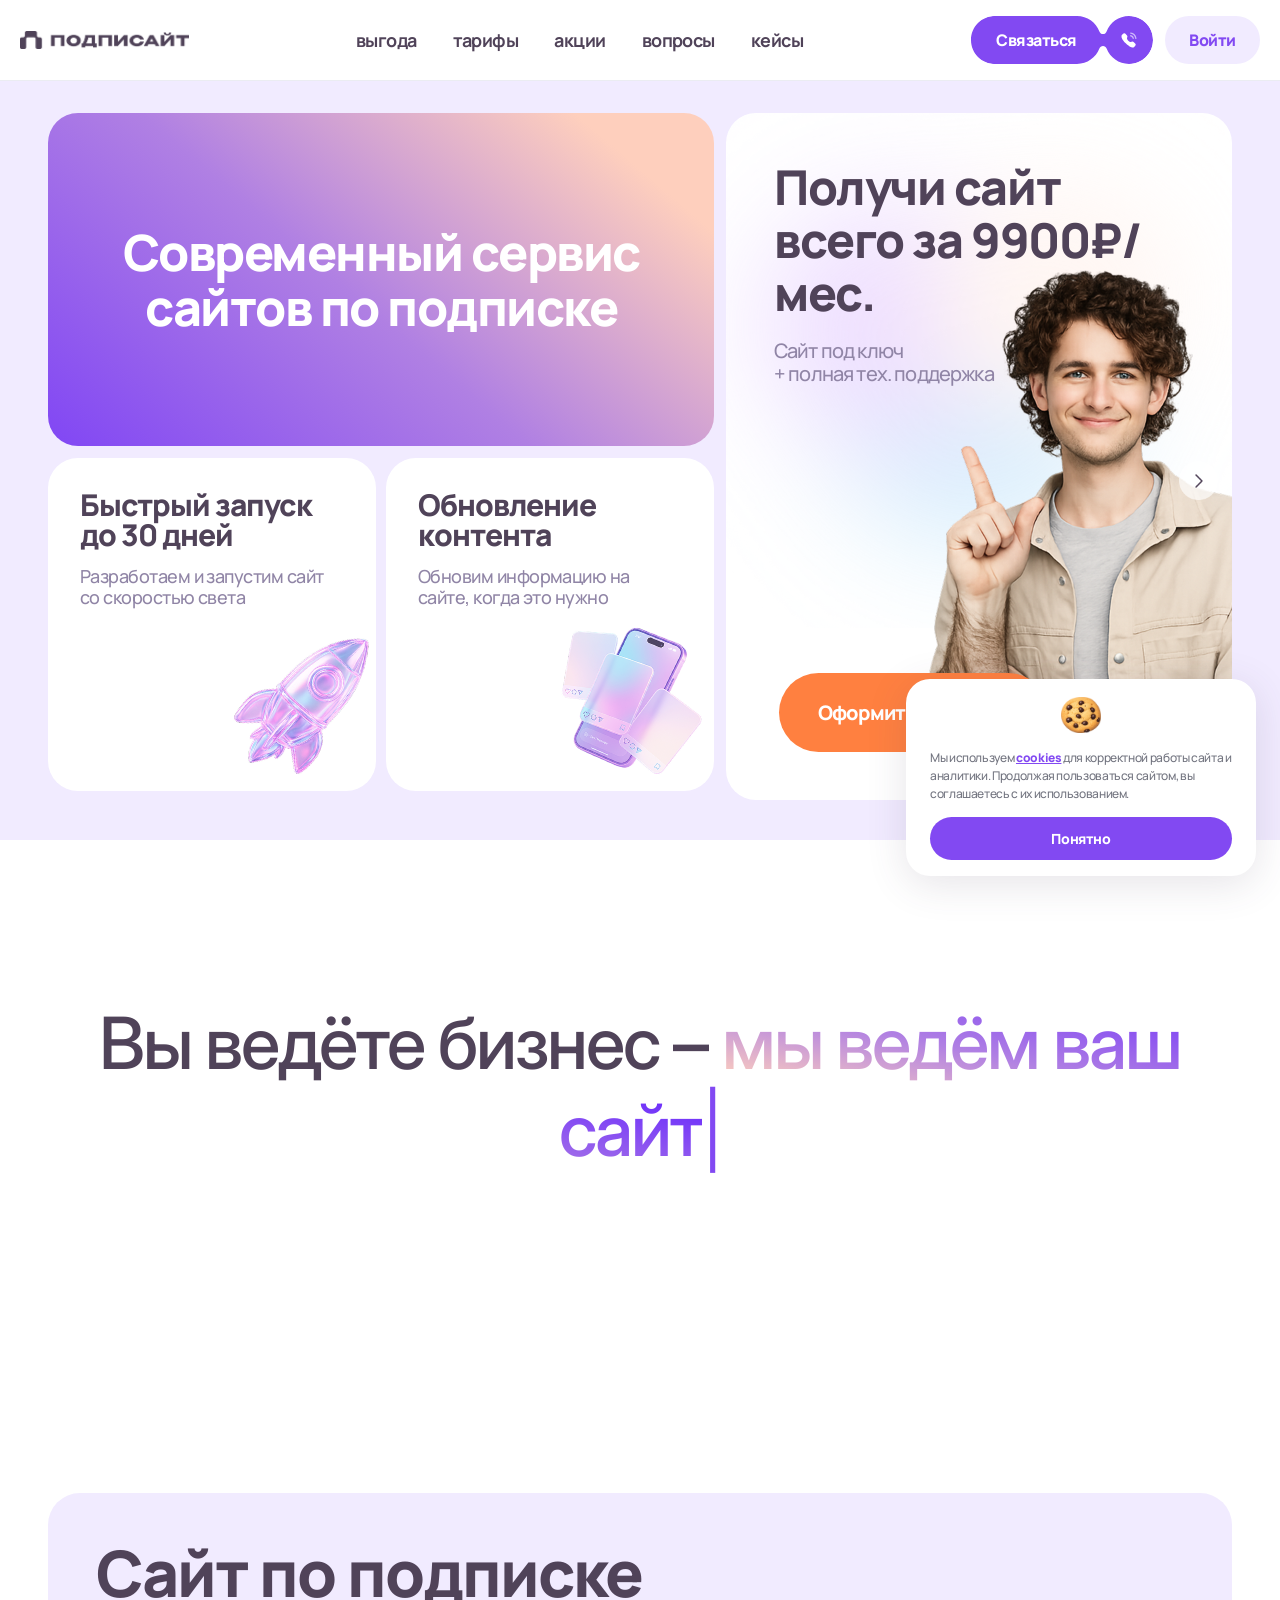
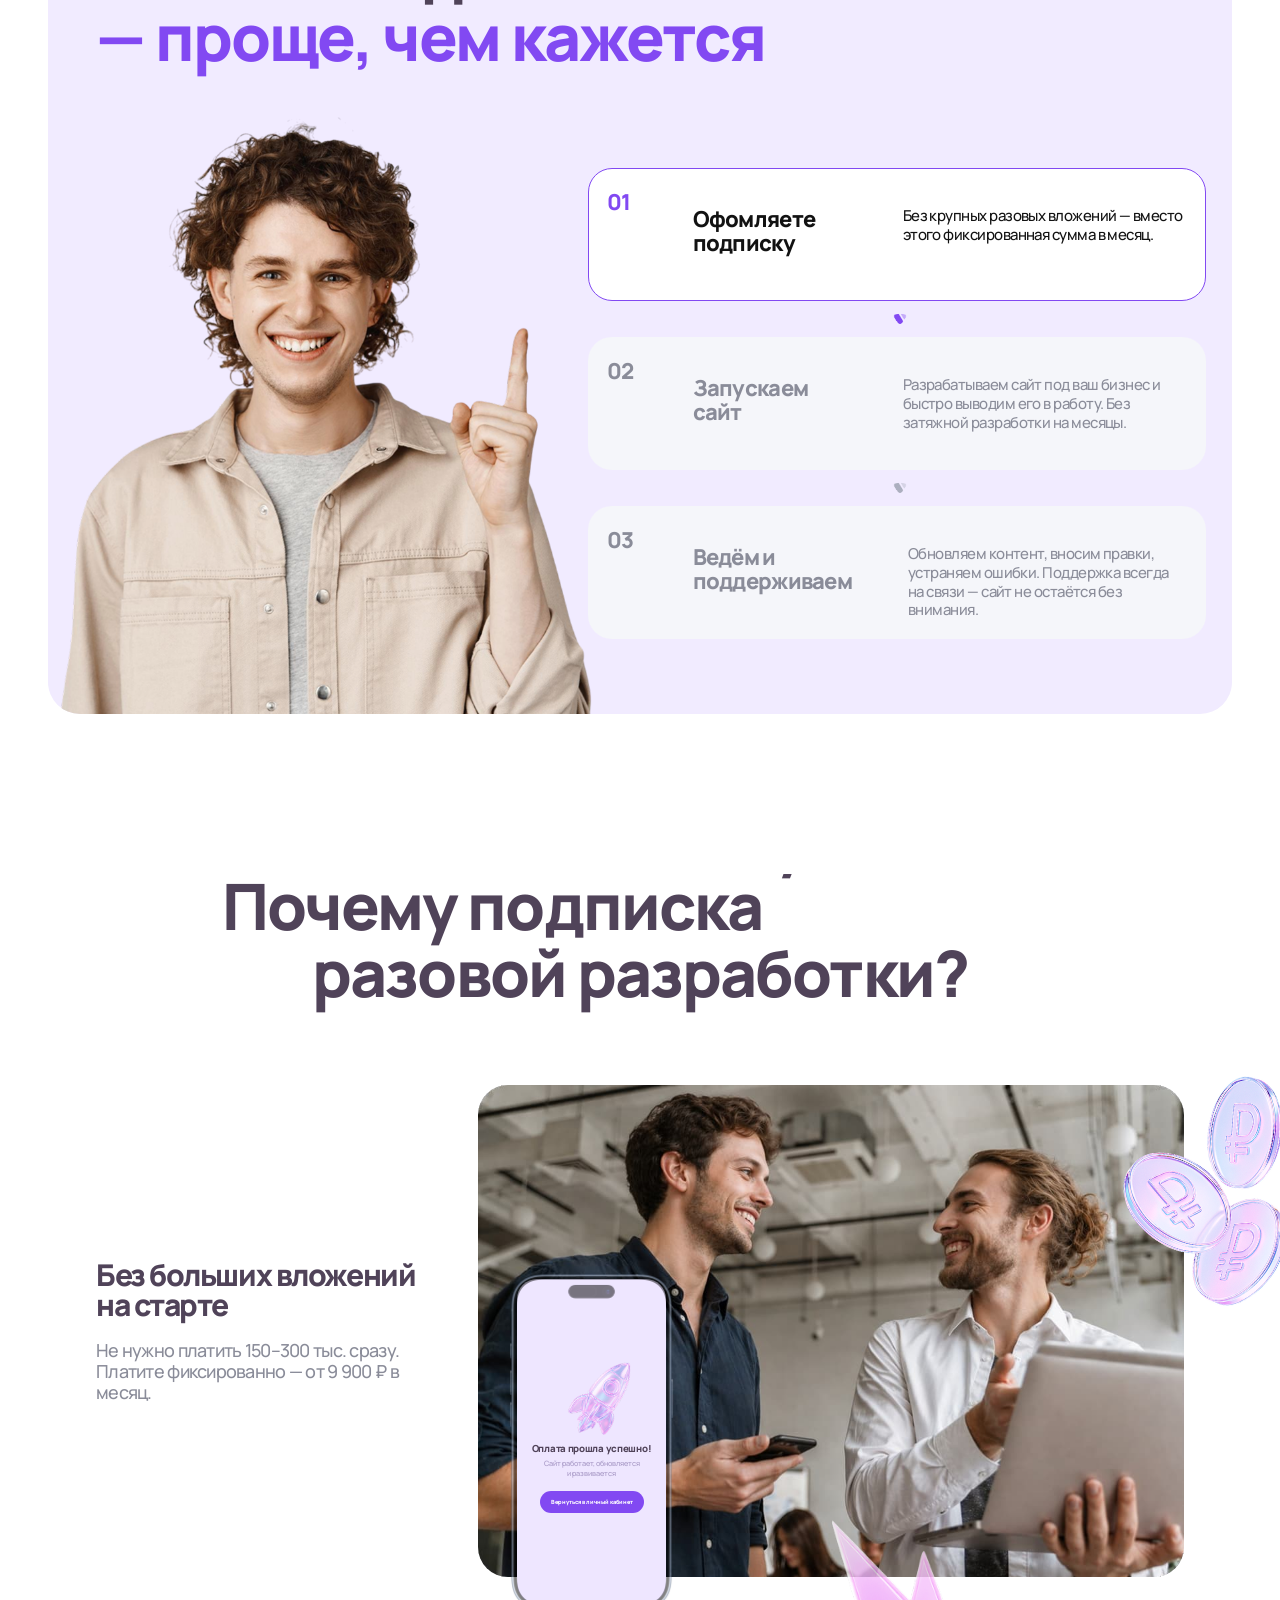
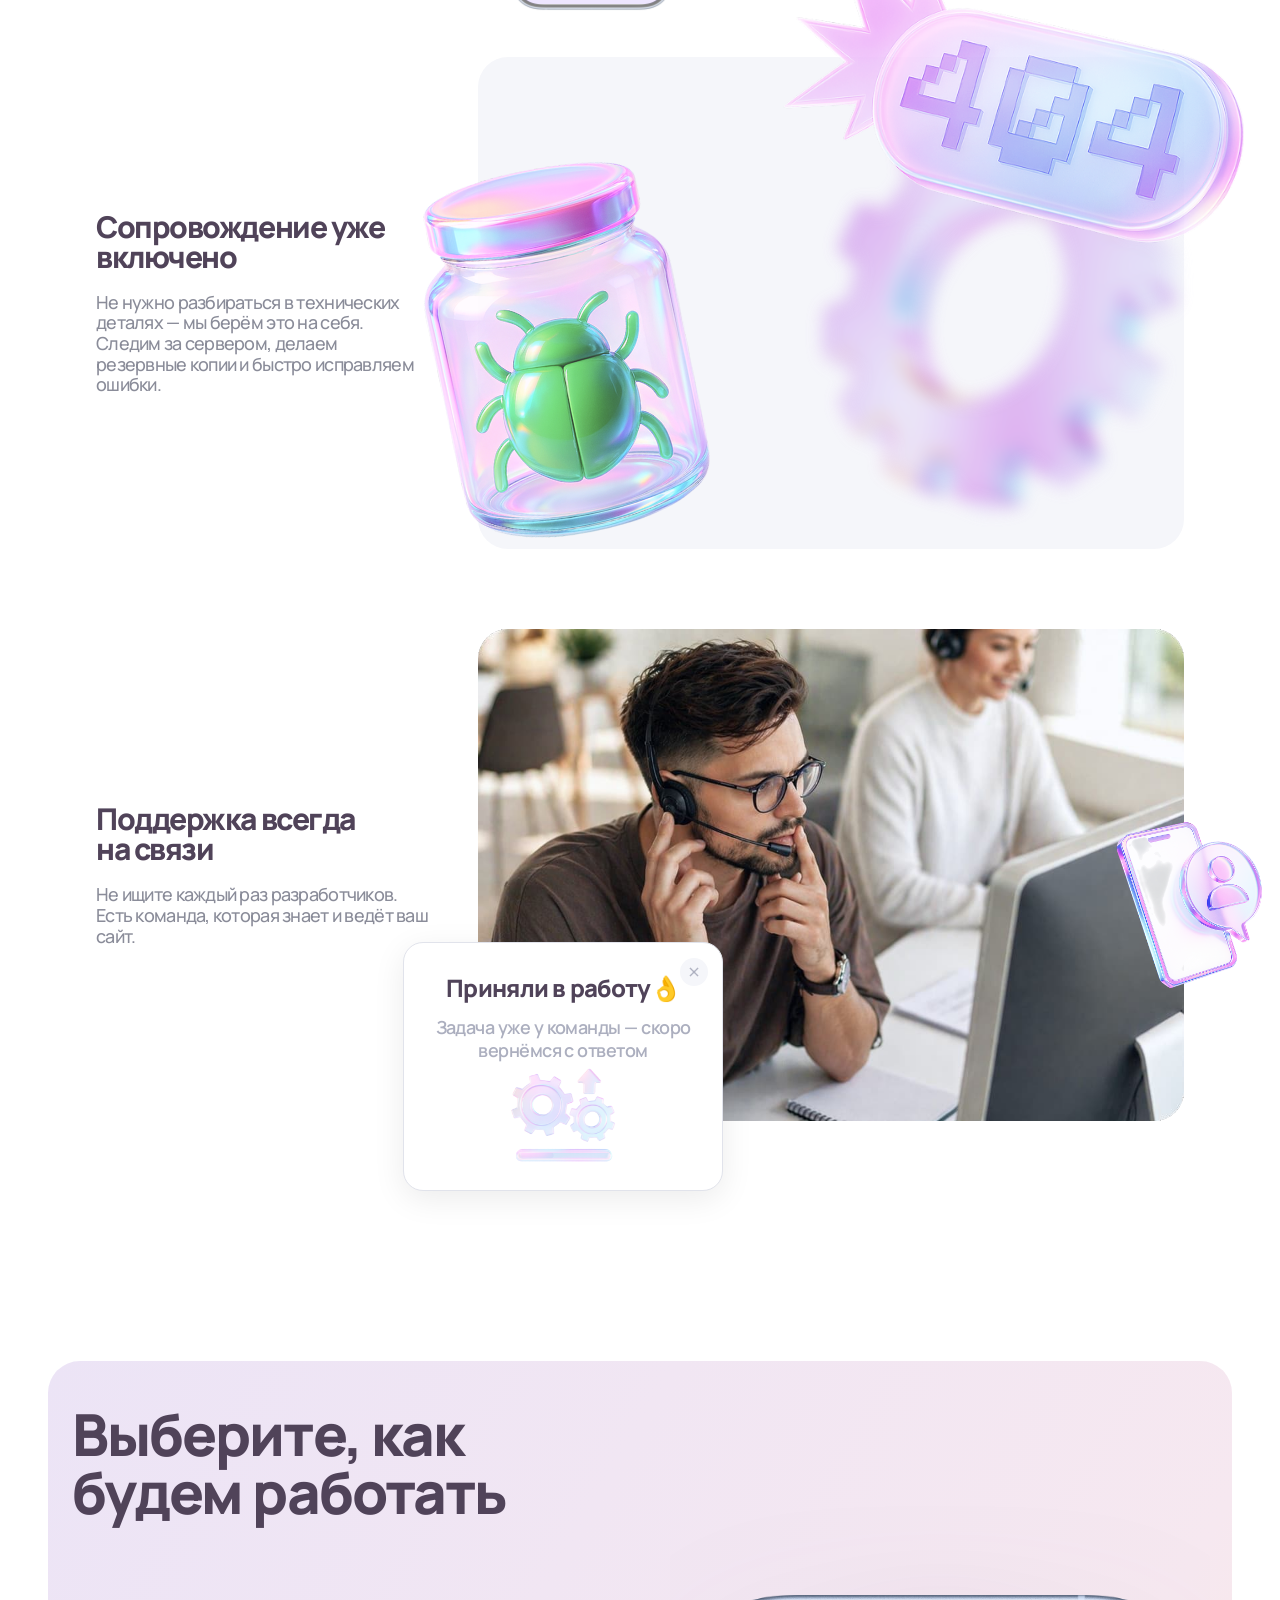
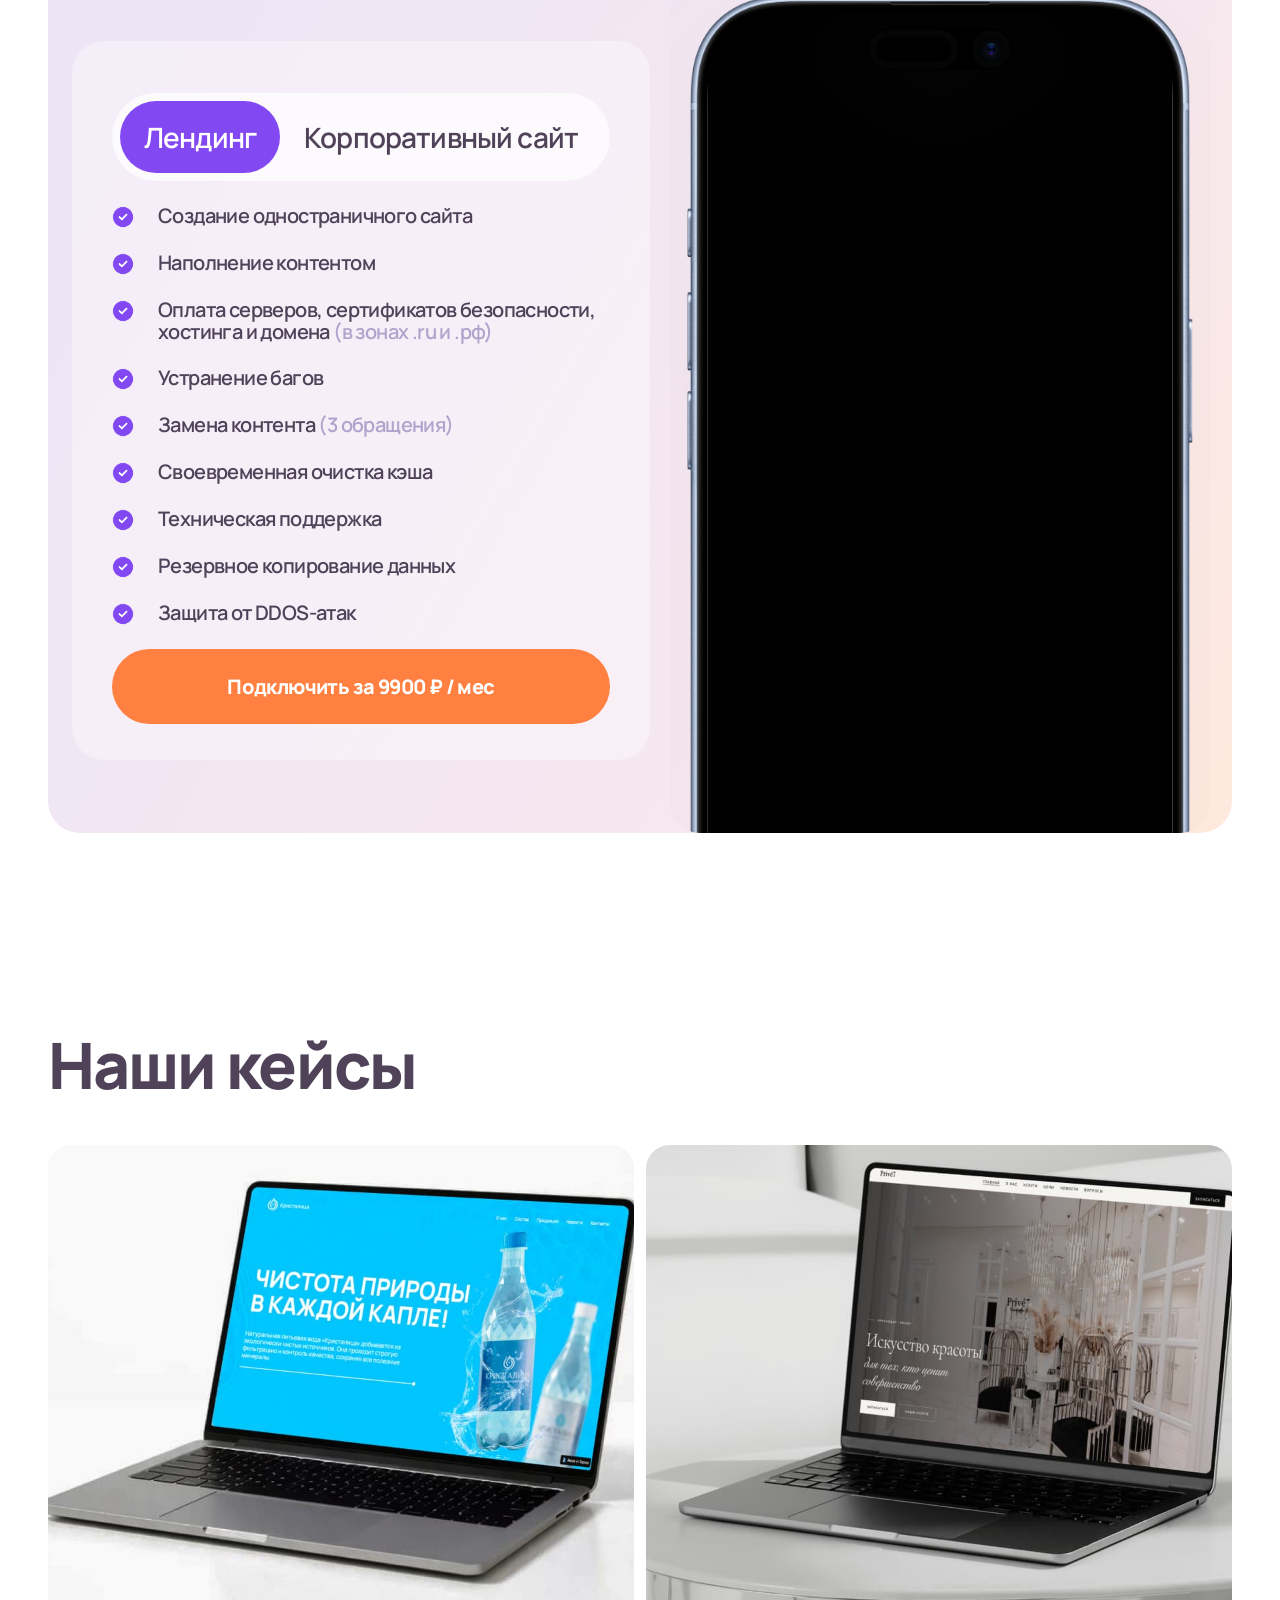
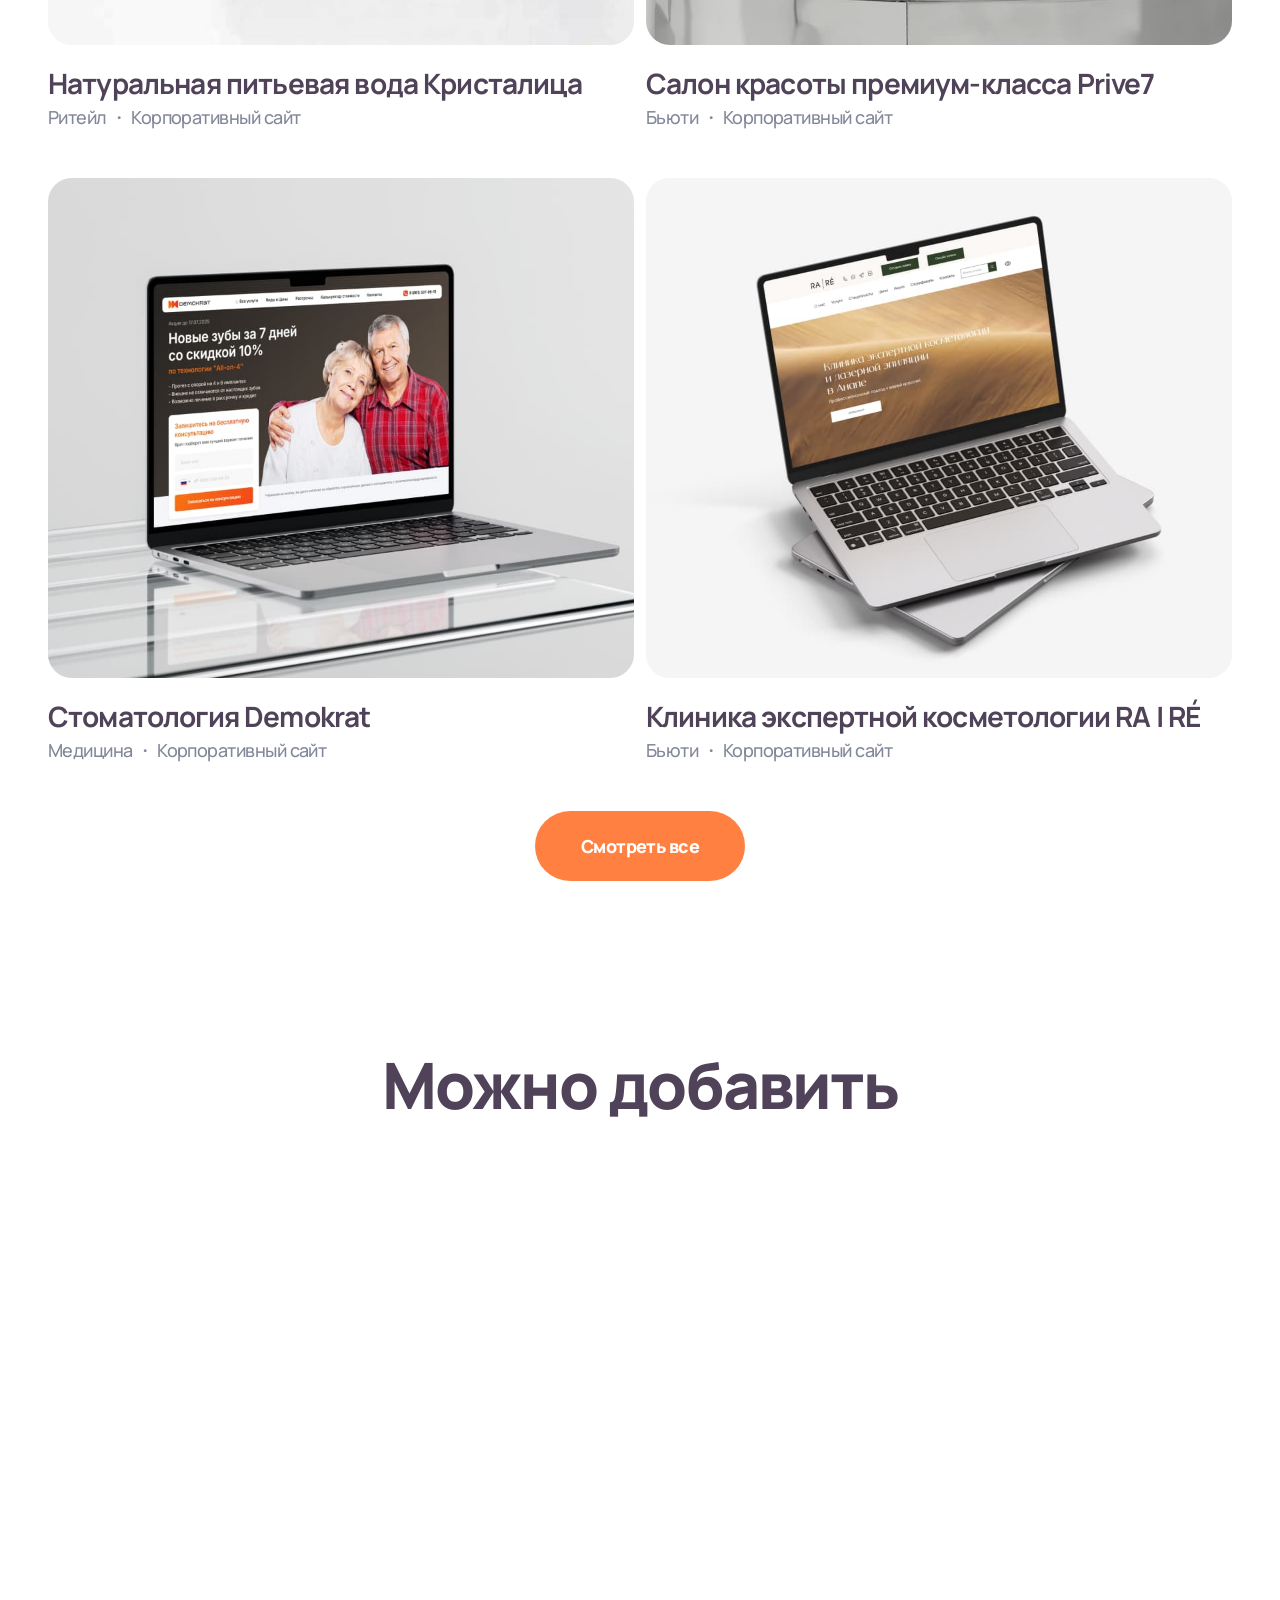
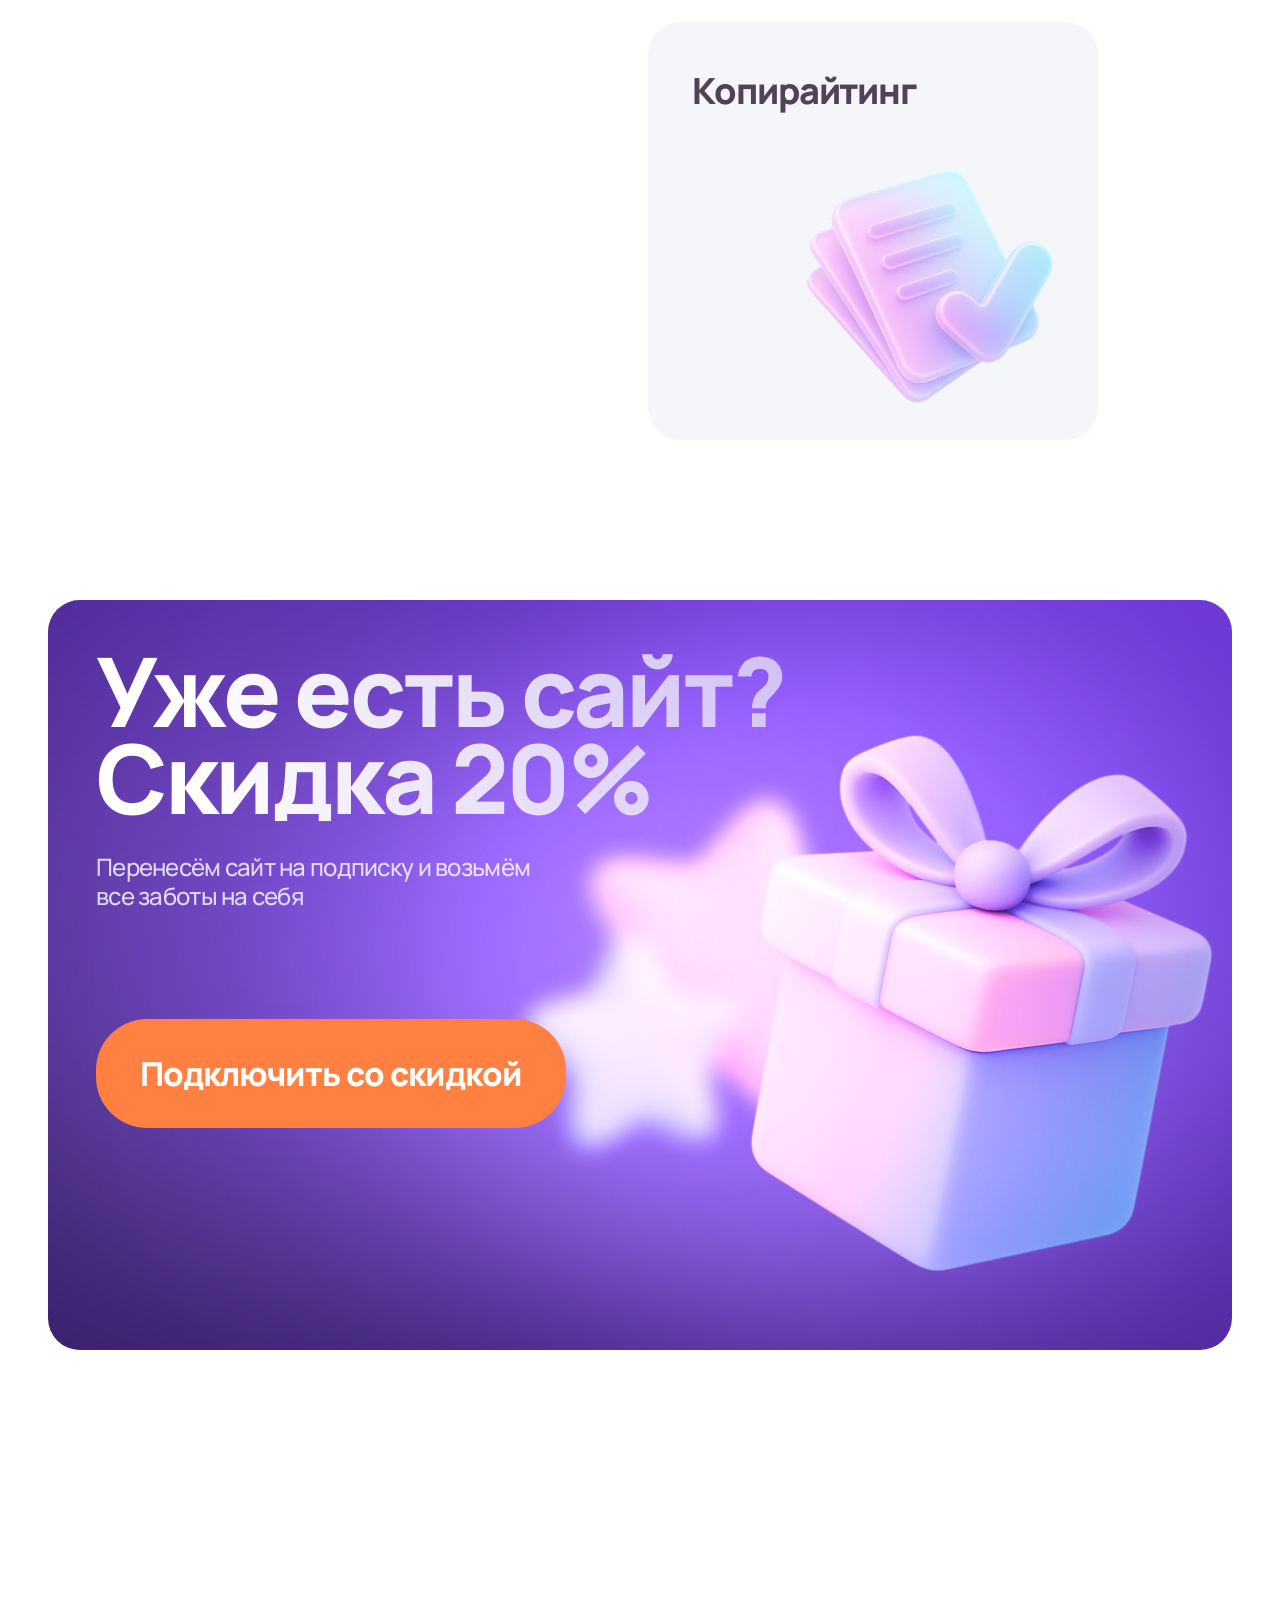
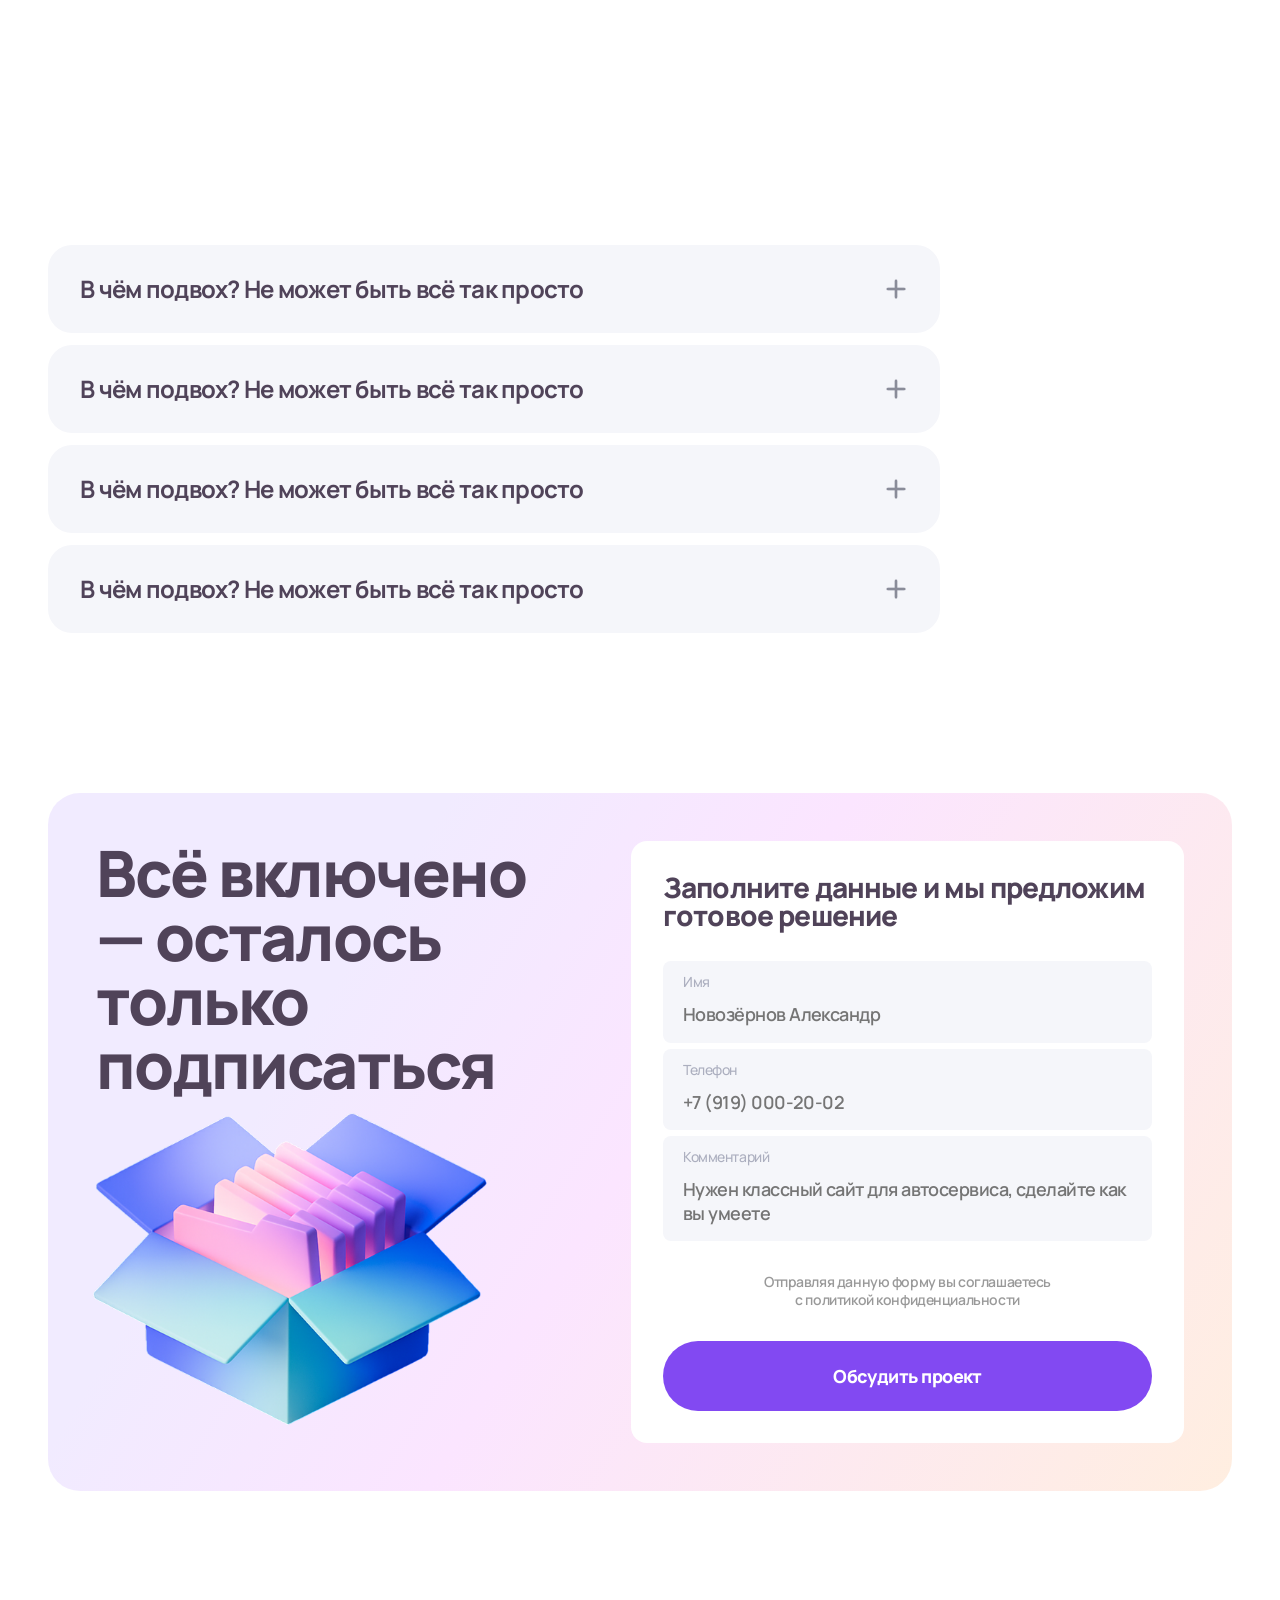
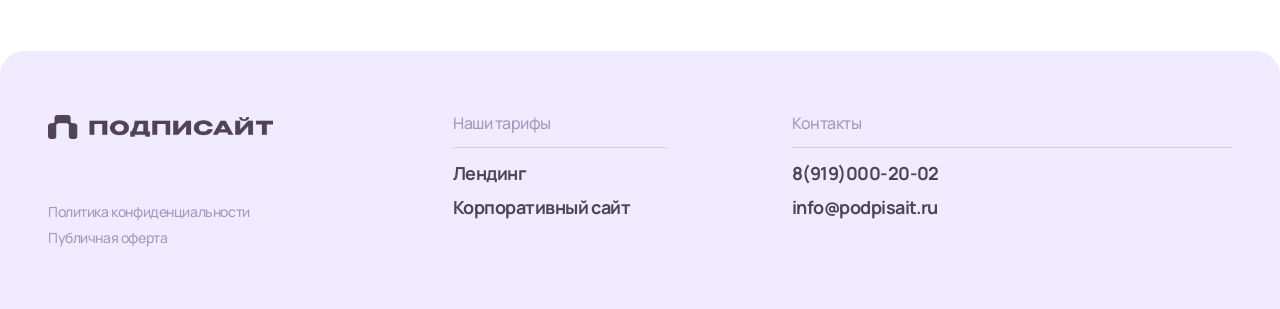
==== commit 04354cf3: "Обновление кейсов на главной и анимации hero - Убраны Evergreen и Гауди, добавлены Кристалица и Priv" ====
--- a/index.html
+++ b/index.html
@@ -328,11 +328,18 @@
 <section id="cases" class="cases-section">
   <h2>Наши кейсы</h2>
   <div class="cases-grid">
-    <a class="case-item" href="https://evergreenyug.ru" target="_blank" rel="noopener">
-      <div class="case-img-wrap"><img src="assets/images/case-evergreen.png" alt="Evergreen"></div>
+    <a class="case-item" href="https://kristalitsa.ru" target="_blank" rel="noopener">
+      <div class="case-img-wrap"><img src="assets/images/case-kristalica.png" alt="Кристалица"></div>
       <div>
-        <p class="case-title">Салон искусственных растений Evergreen</p>
-        <p class="case-type">Декор интерьера ・ Корпоративный сайт</p>
+        <p class="case-title">Натуральная питьевая вода Кристалица</p>
+        <p class="case-type">Ритейл ・ Корпоративный сайт</p>
+      </div>
+    </a>
+    <a class="case-item" href="https://prive-7.ru" target="_blank" rel="noopener">
+      <div class="case-img-wrap"><img src="assets/images/case-prive7.png" alt="Prive7"></div>
+      <div>
+        <p class="case-title">Салон красоты премиум-класса Prive7</p>
+        <p class="case-type">Бьюти ・ Корпоративный сайт</p>
       </div>
     </a>
     <a class="case-item" href="https://demokrat-anapa.ru" target="_blank" rel="noopener">
@@ -340,13 +347,6 @@
       <div>
         <p class="case-title">Стоматология Demokrat</p>
         <p class="case-type">Медицина ・ Корпоративный сайт</p>
-      </div>
-    </a>
-    <a class="case-item" href="https://gaudirielt.ru" target="_blank" rel="noopener">
-      <div class="case-img-wrap"><img src="assets/images/case-gaudi.png" alt="Гауди риелт"></div>
-      <div>
-        <p class="case-title">Агентство недвижимости Гауди риелт</p>
-        <p class="case-type">Недвижимость ・ Корпоративный сайт</p>
       </div>
     </a>
     <a class="case-item" href="https://rare-anapa.ru" target="_blank" rel="noopener">
--- a/styles/main.css
+++ b/styles/main.css
@@ -127,10 +127,28 @@
 /* ==========================================
    HERO SECTION
    ========================================== */
+@keyframes heroFadeUp {
+  from { opacity: 0; transform: translateY(28px); }
+  to   { opacity: 1; transform: translateY(0); }
+}
+
 .hero-section {
   background: var(--purple-light);
   padding: 32px 0 40px;
   overflow: hidden;
+}
+
+.hero-gradient-card {
+  animation: heroFadeUp .65s cubic-bezier(.22,1,.36,1) both;
+}
+.hero-main-card {
+  animation: heroFadeUp .65s cubic-bezier(.22,1,.36,1) .12s both;
+}
+.hero-cards-row .hero-small-card:nth-child(1) {
+  animation: heroFadeUp .65s cubic-bezier(.22,1,.36,1) .26s both;
+}
+.hero-cards-row .hero-small-card:nth-child(2) {
+  animation: heroFadeUp .65s cubic-bezier(.22,1,.36,1) .38s both;
 }
 .hero-inner {
   max-width: 1344px;
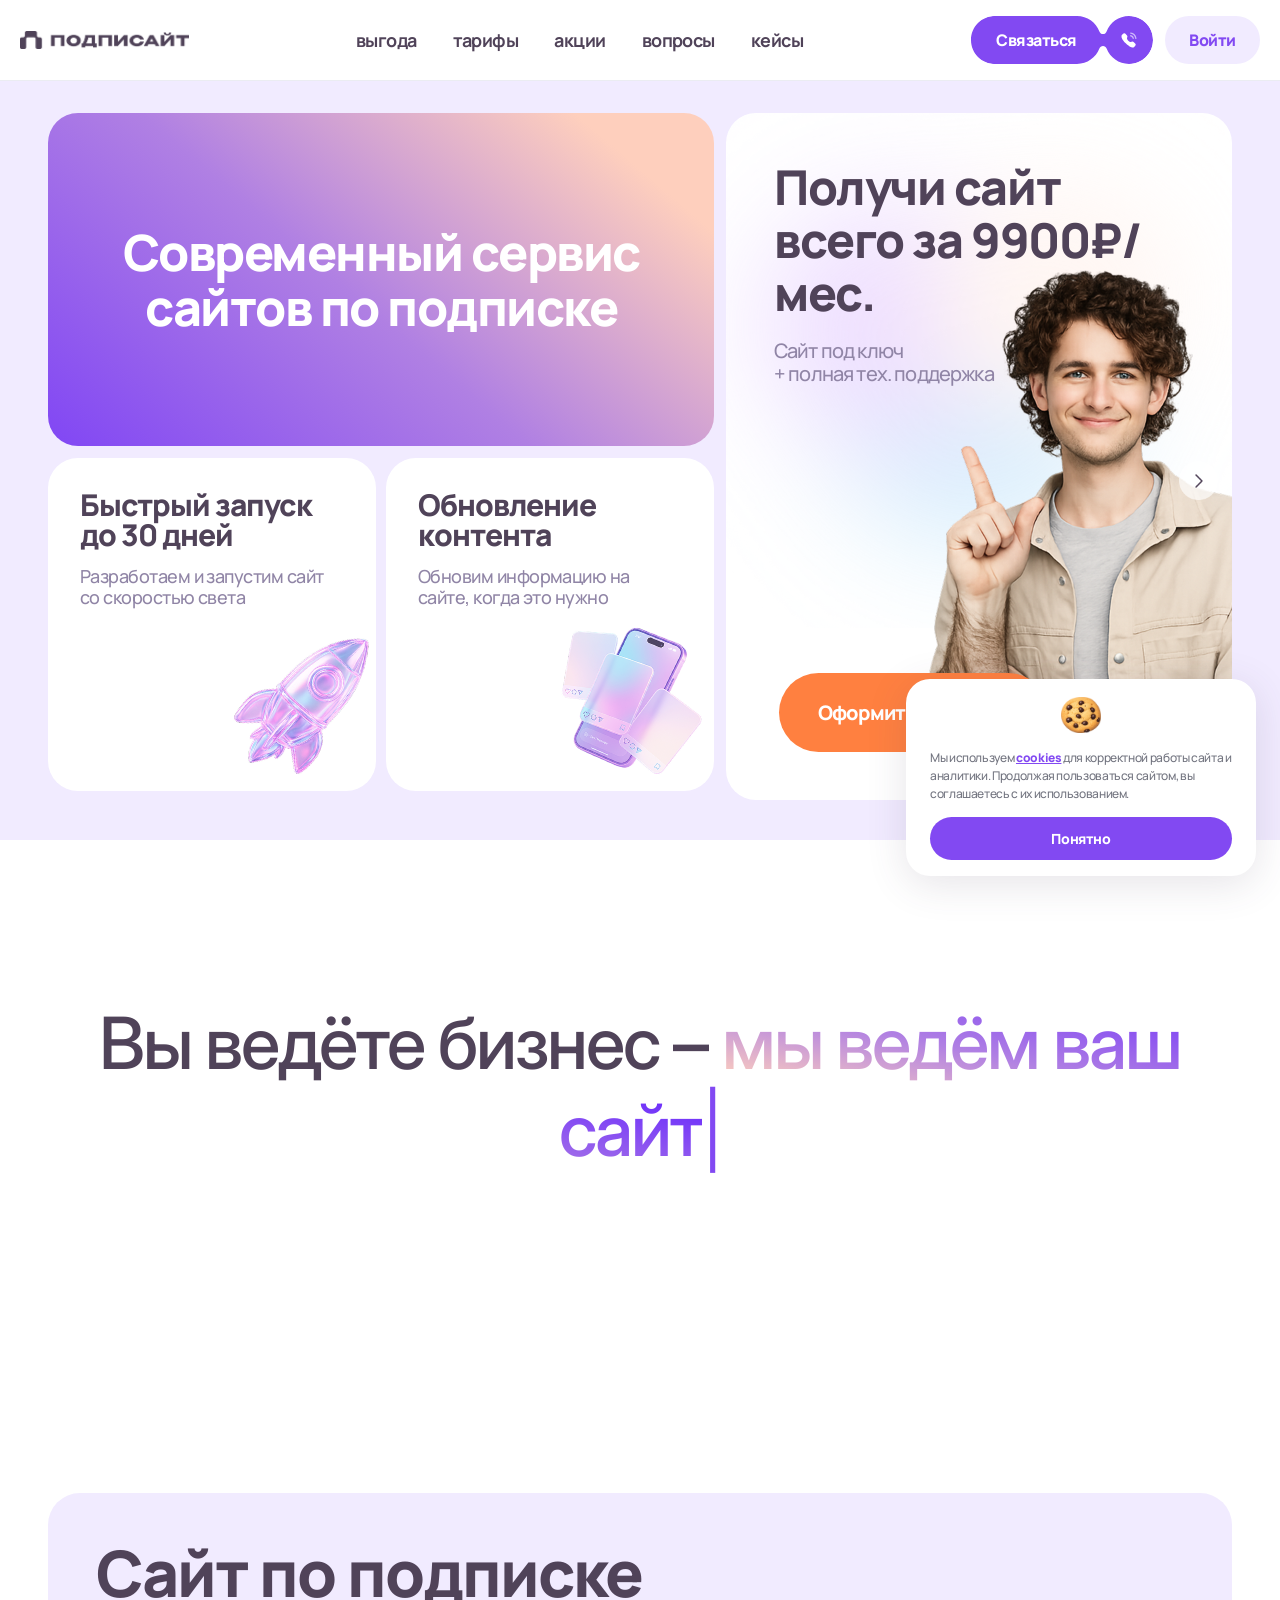
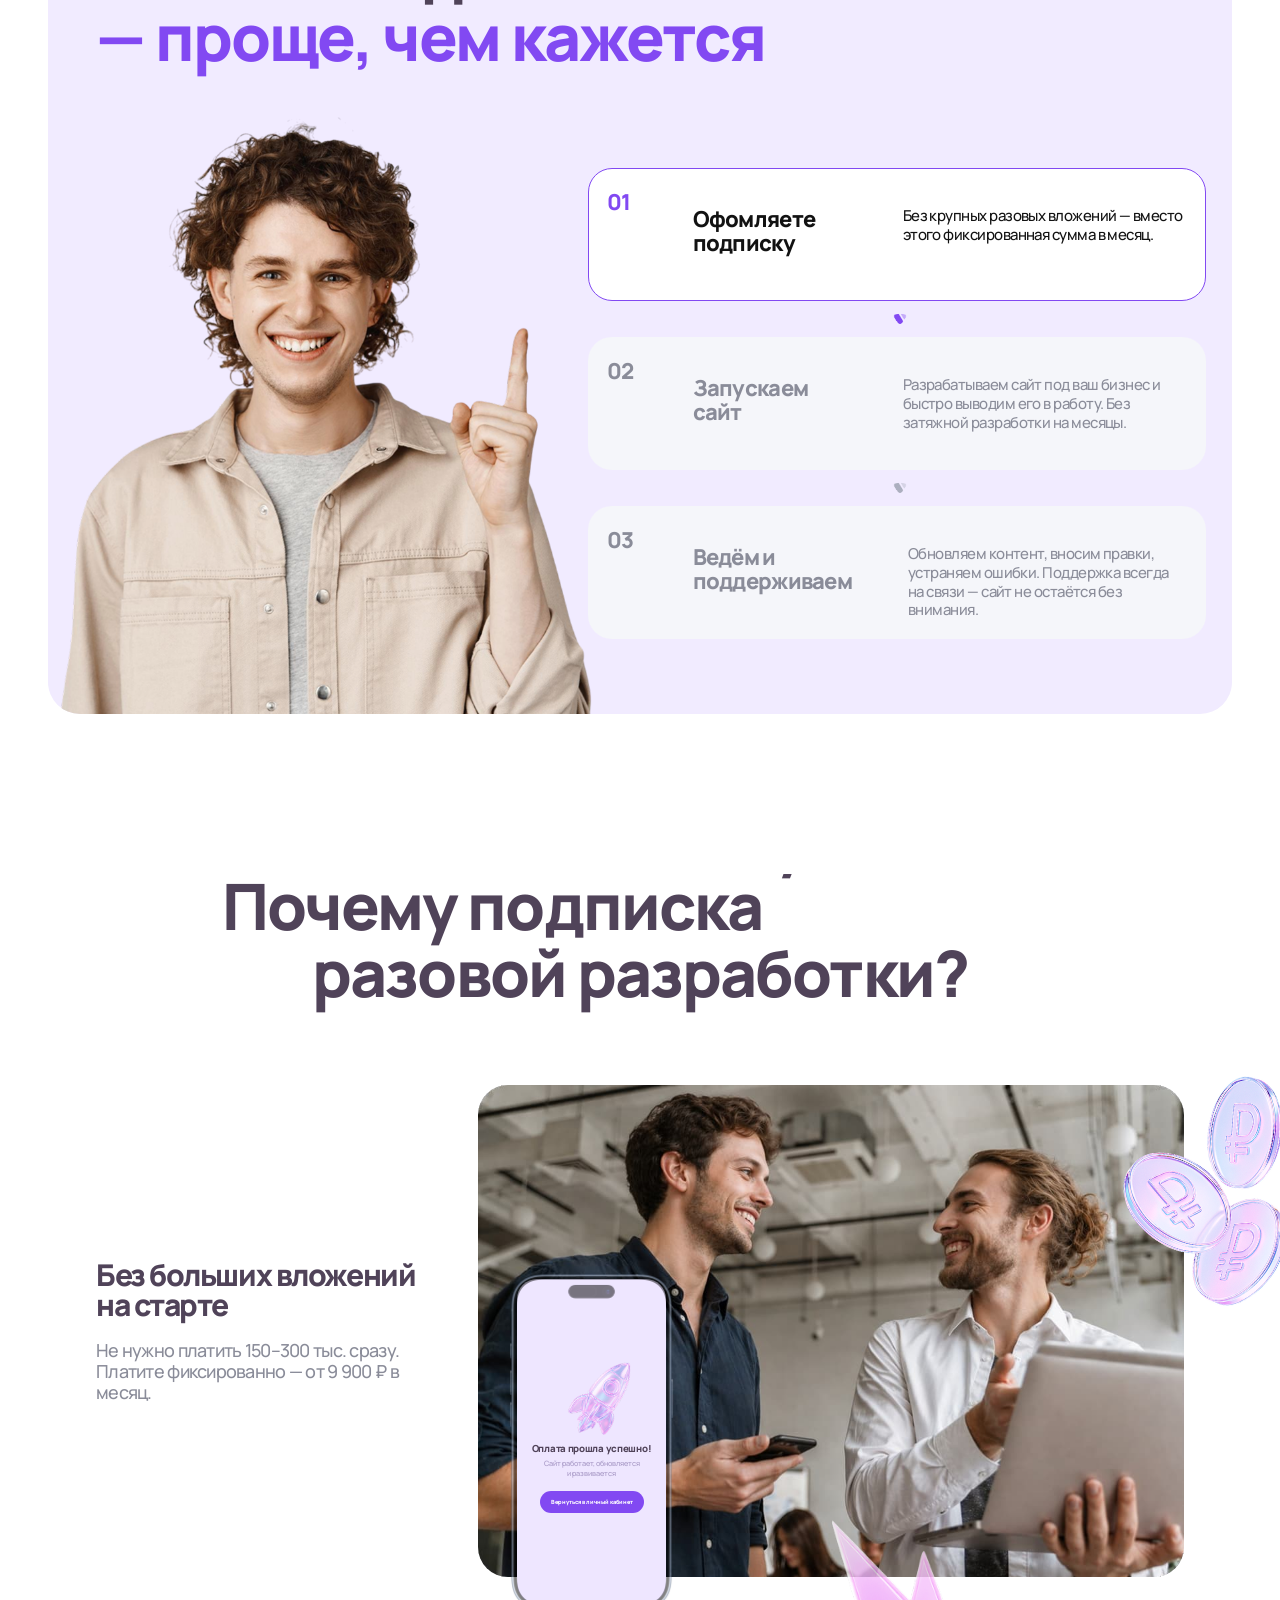
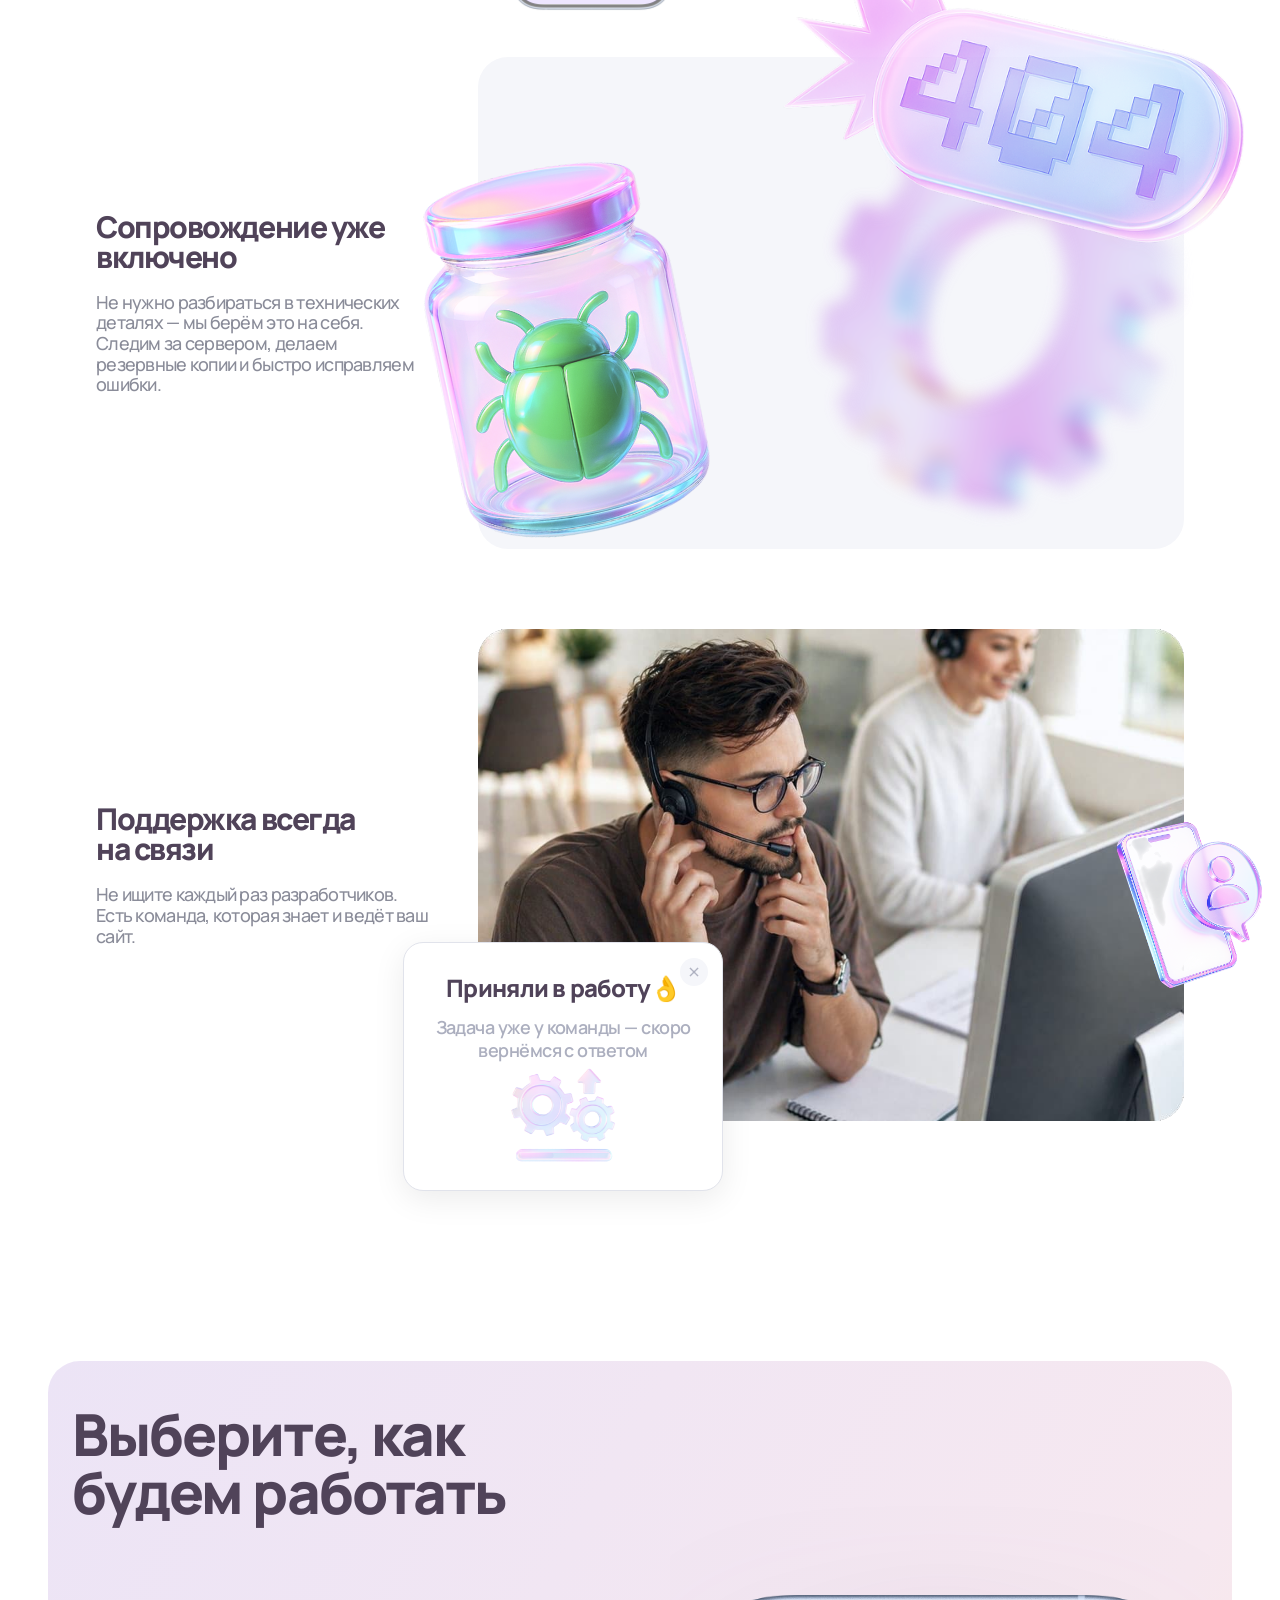
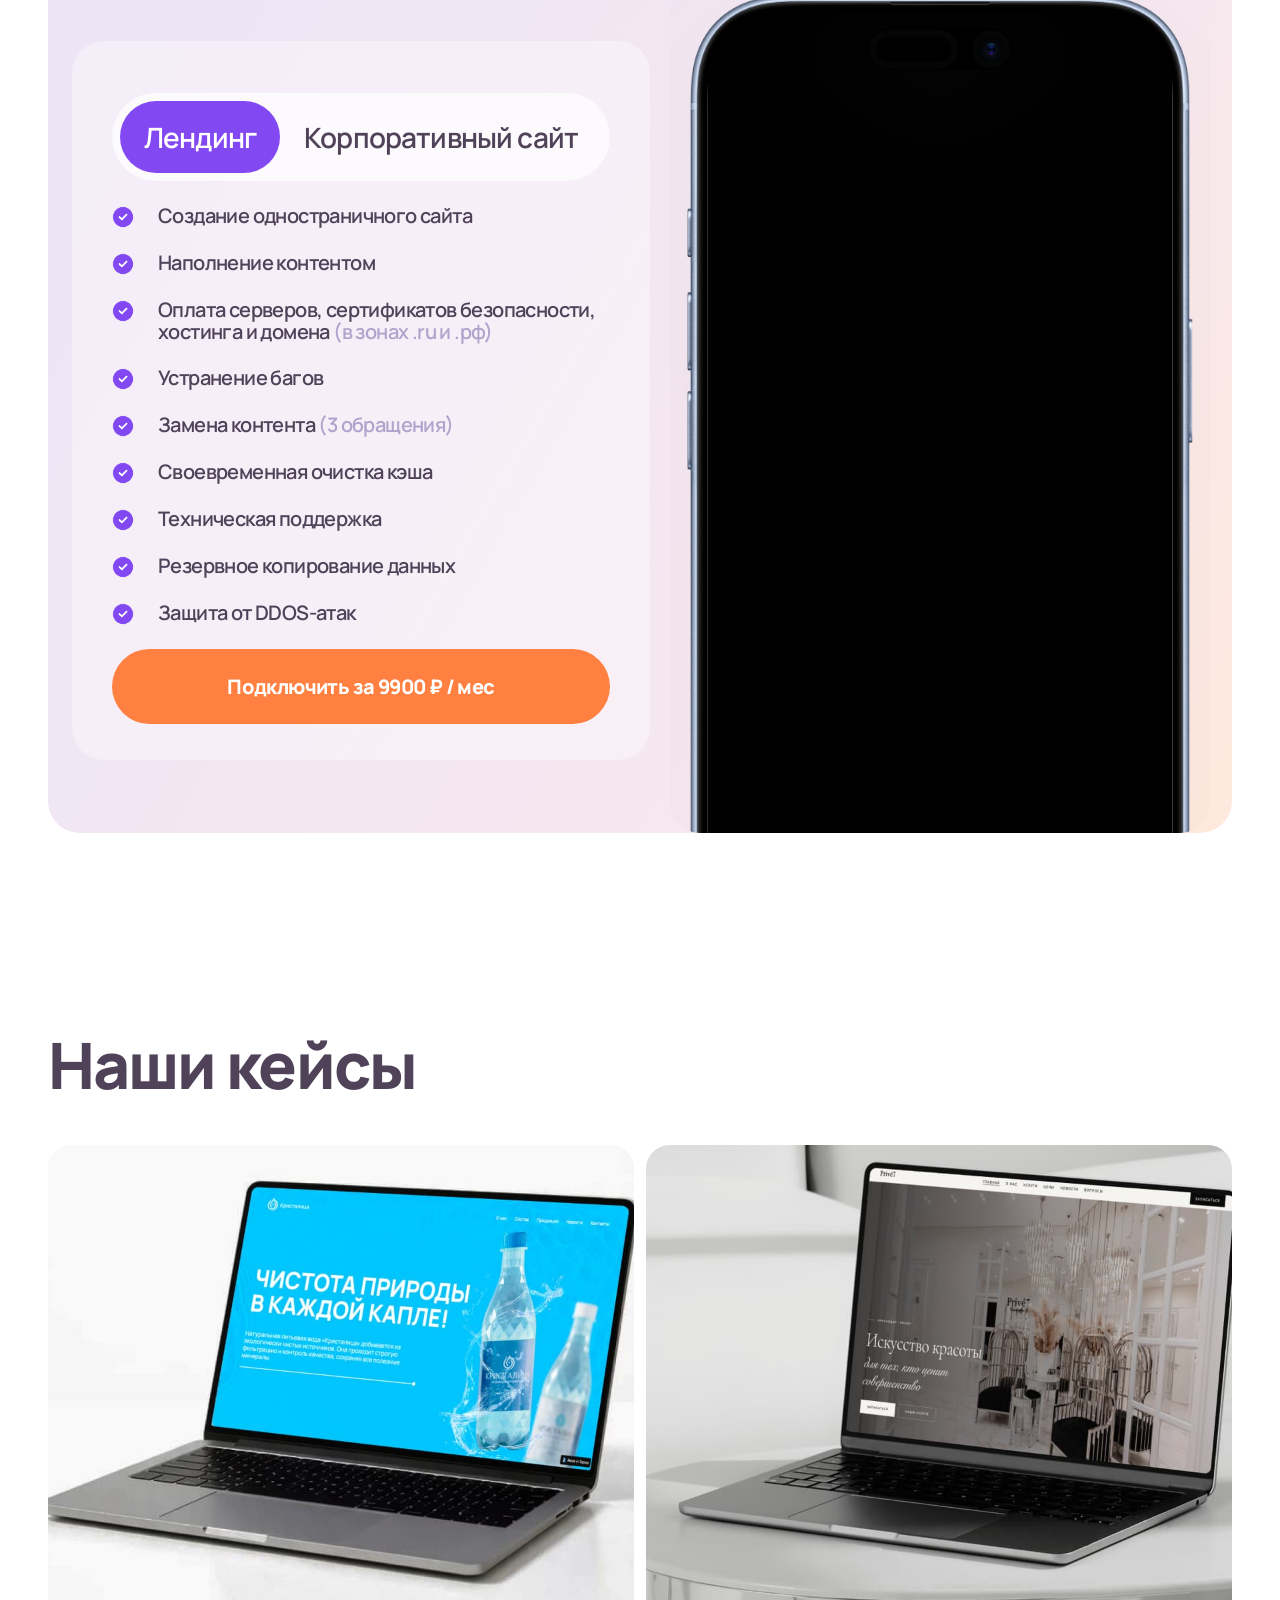
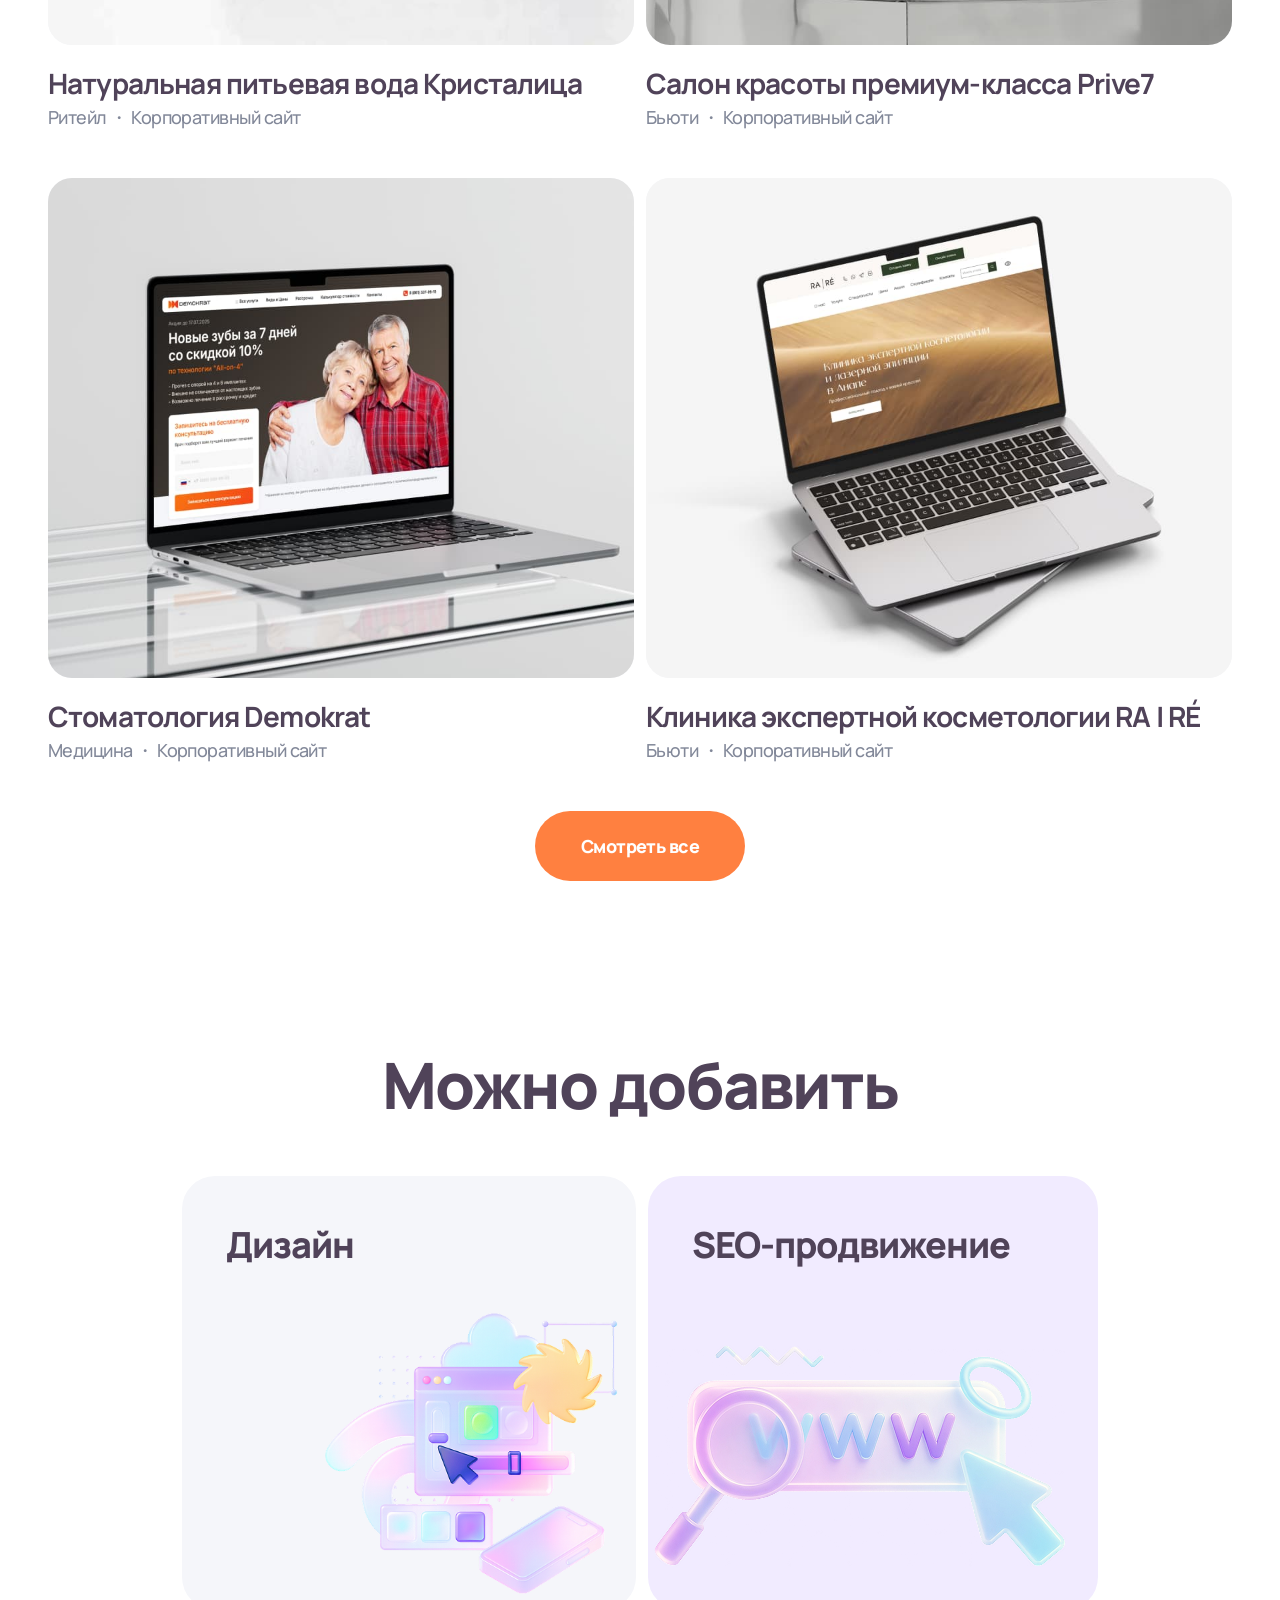
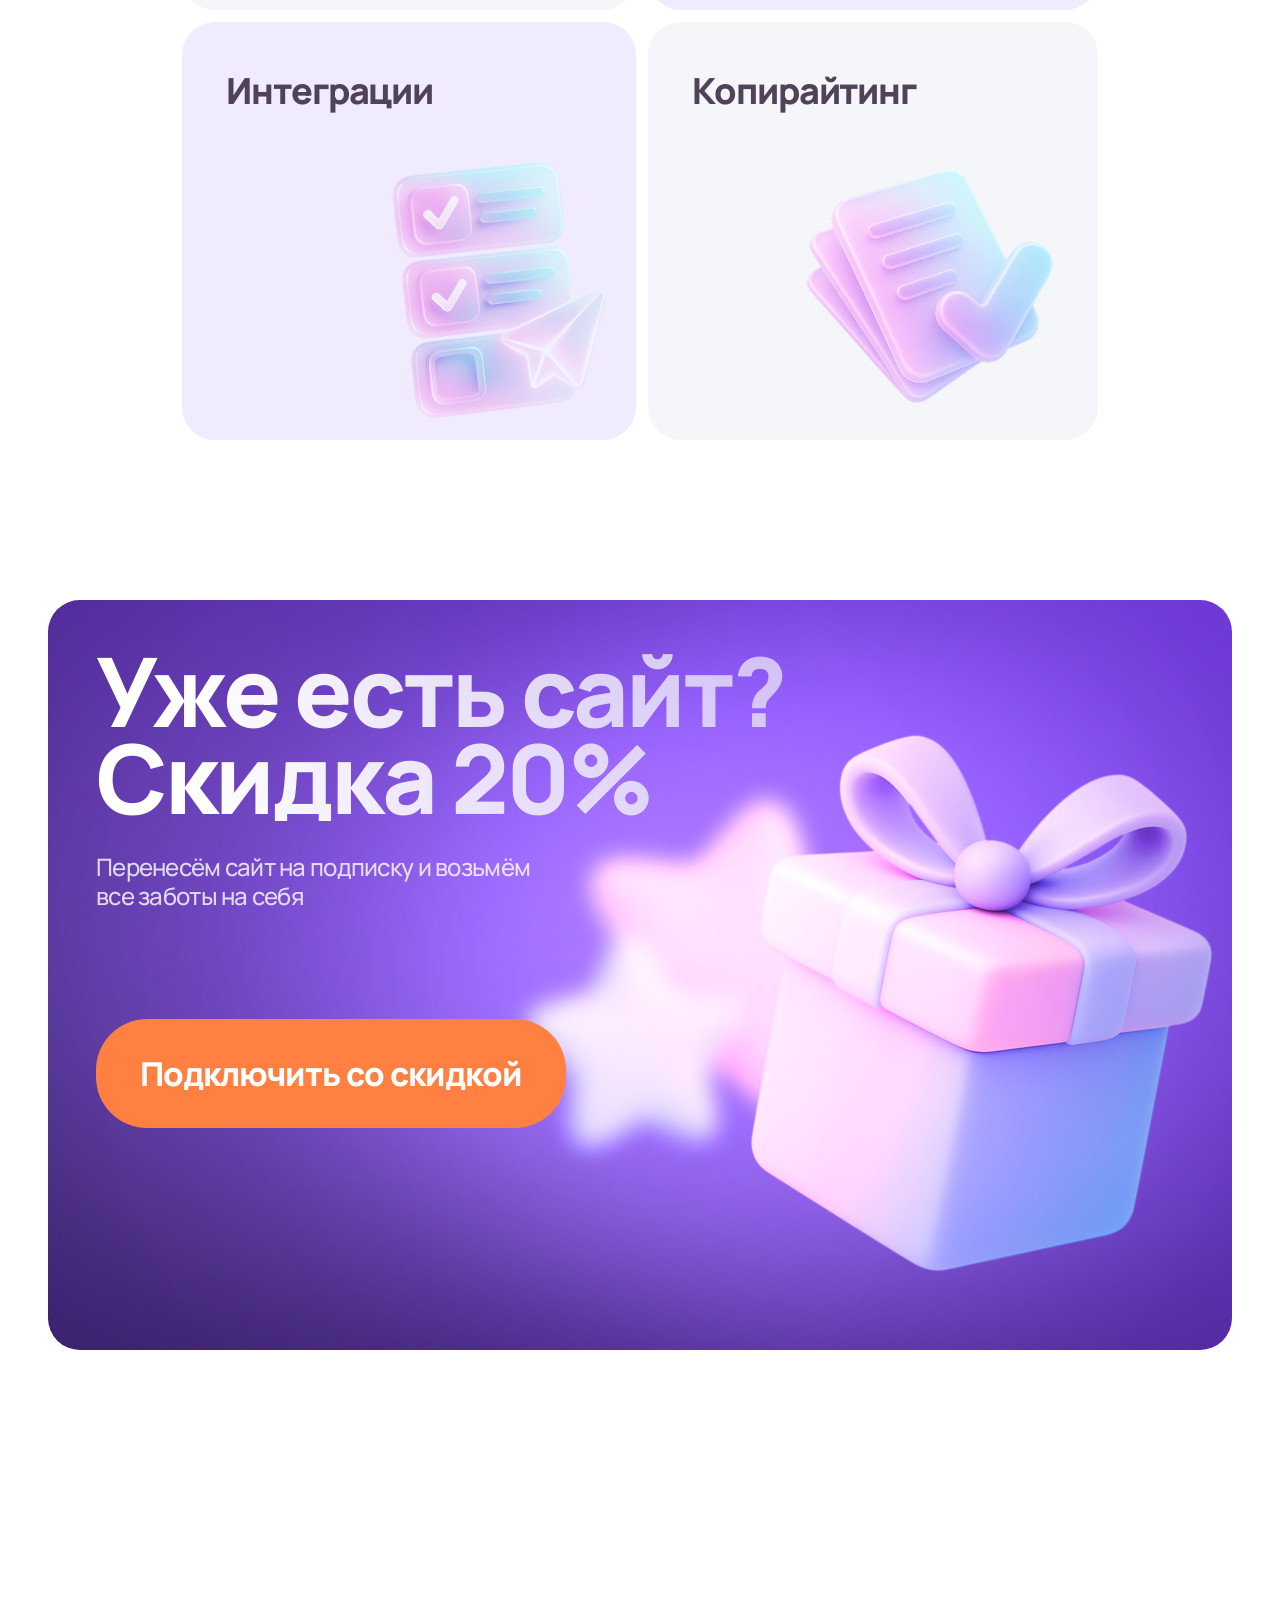
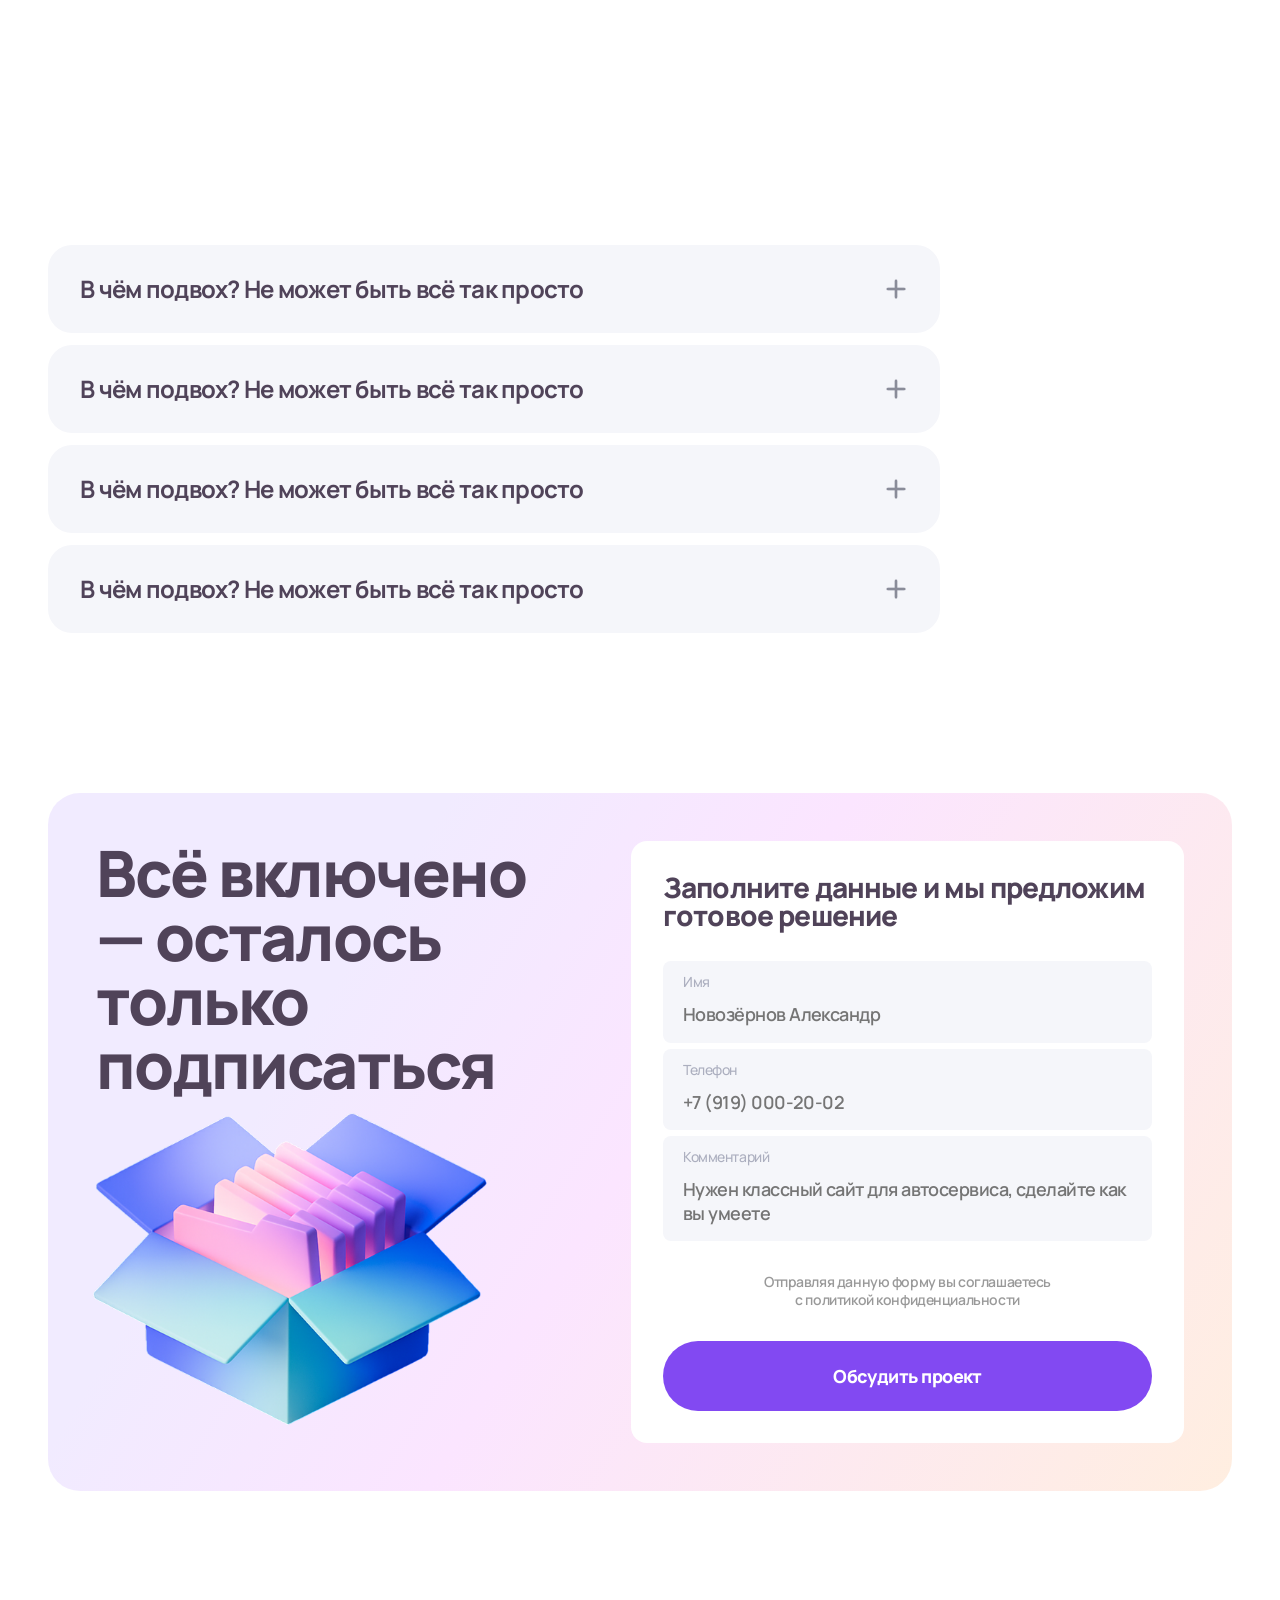
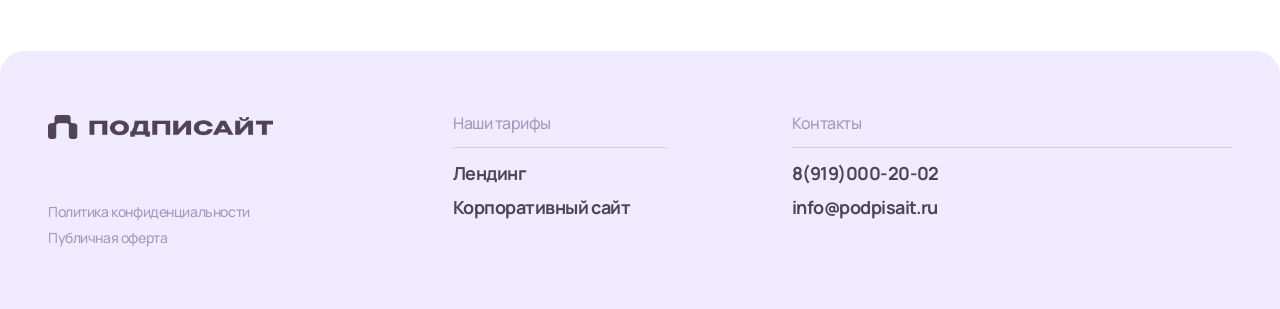
==== commit 1492203c: "Hero animations inline to bypass CSS cache Co-Authored-By: Claude Sonnet 4.6 <noreply@anthropic.com>" ====
--- a/index.html
+++ b/index.html
@@ -8,6 +8,24 @@
   <link rel="preconnect" href="https://fonts.gstatic.com" crossorigin>
   <link href="https://fonts.googleapis.com/css2?family=Manrope:wght@400;500;600;700;800&family=Inter:wght@400;500&display=swap" rel="stylesheet">
   <link rel="stylesheet" href="styles/main.css">
+  <style>
+    @keyframes heroFadeUp {
+      from { opacity: 0; transform: translateY(28px); }
+      to   { opacity: 1; transform: translateY(0); }
+    }
+    .hero-gradient-card {
+      animation: heroFadeUp .65s cubic-bezier(.22,1,.36,1) both;
+    }
+    .hero-main-card {
+      animation: heroFadeUp .65s cubic-bezier(.22,1,.36,1) .12s both;
+    }
+    .hero-cards-row .hero-small-card:nth-child(1) {
+      animation: heroFadeUp .65s cubic-bezier(.22,1,.36,1) .26s both;
+    }
+    .hero-cards-row .hero-small-card:nth-child(2) {
+      animation: heroFadeUp .65s cubic-bezier(.22,1,.36,1) .38s both;
+    }
+  </style>
 </head>
 <body>
 
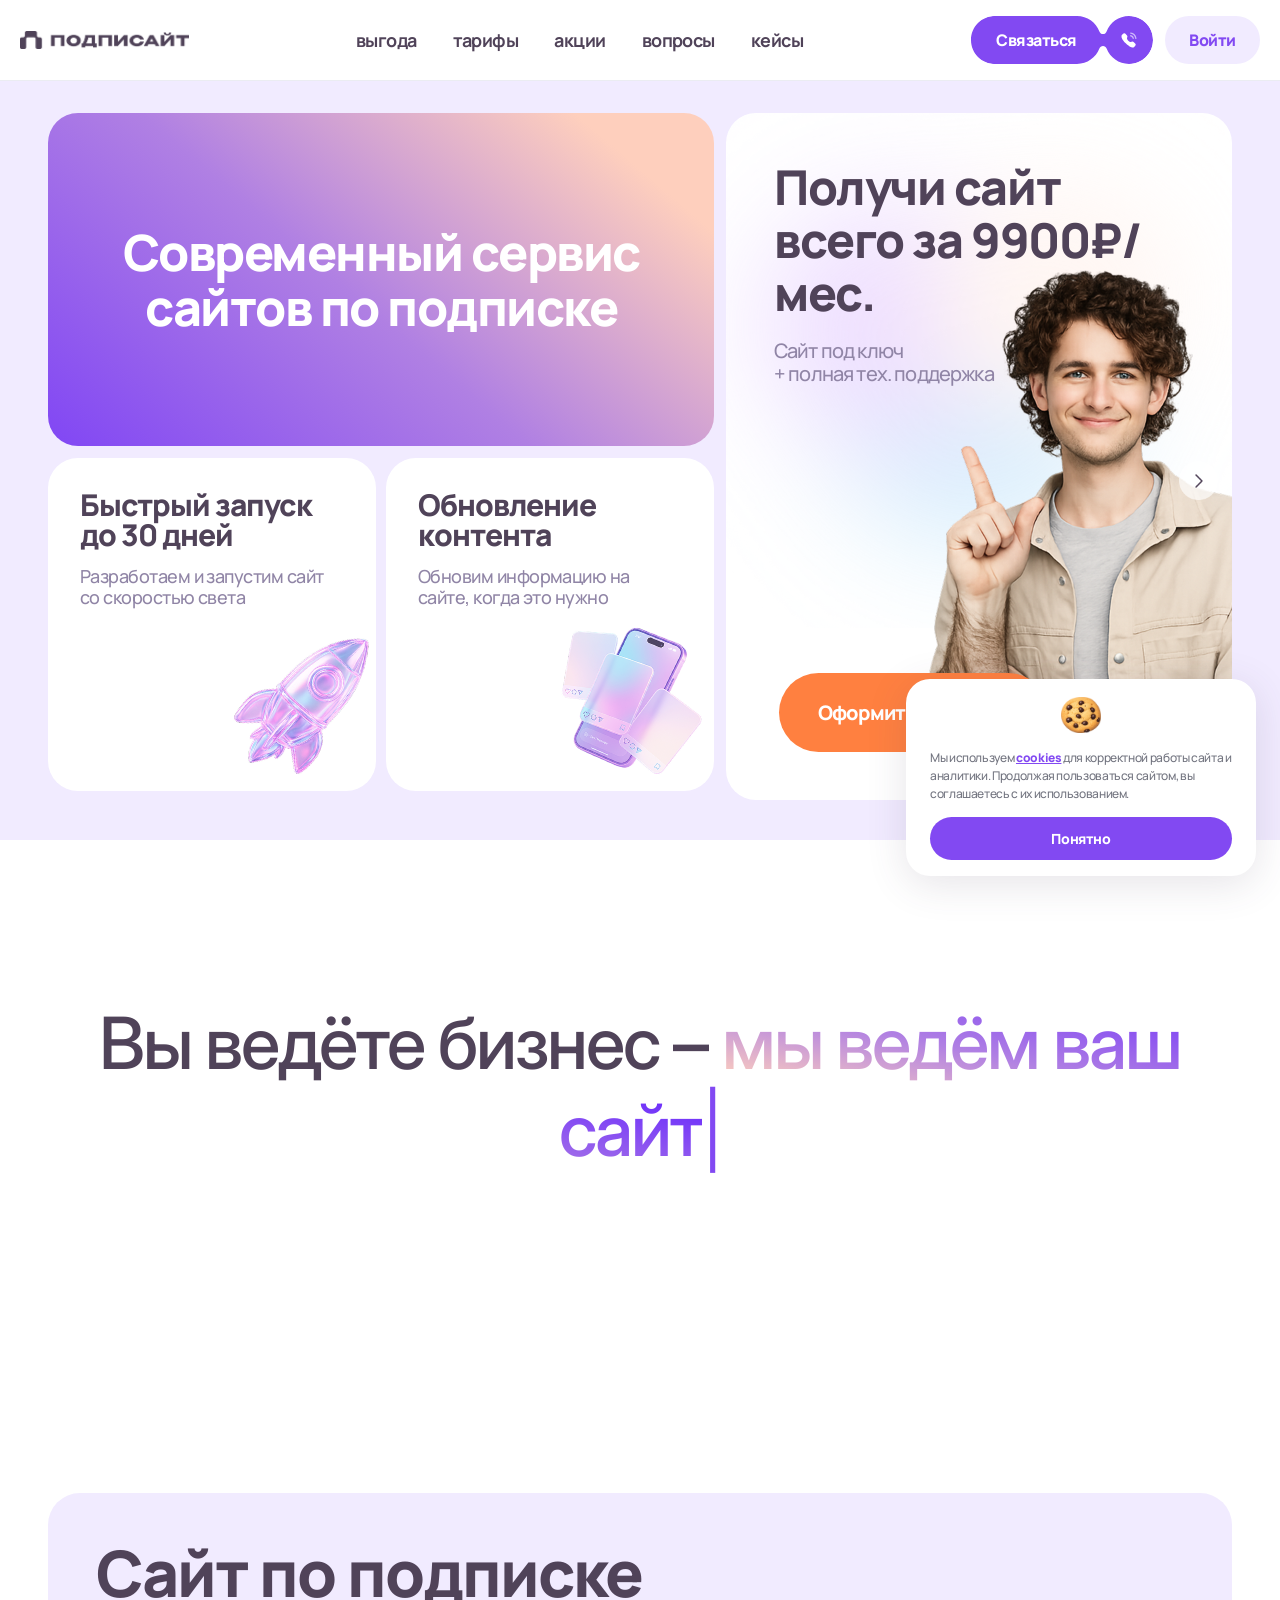
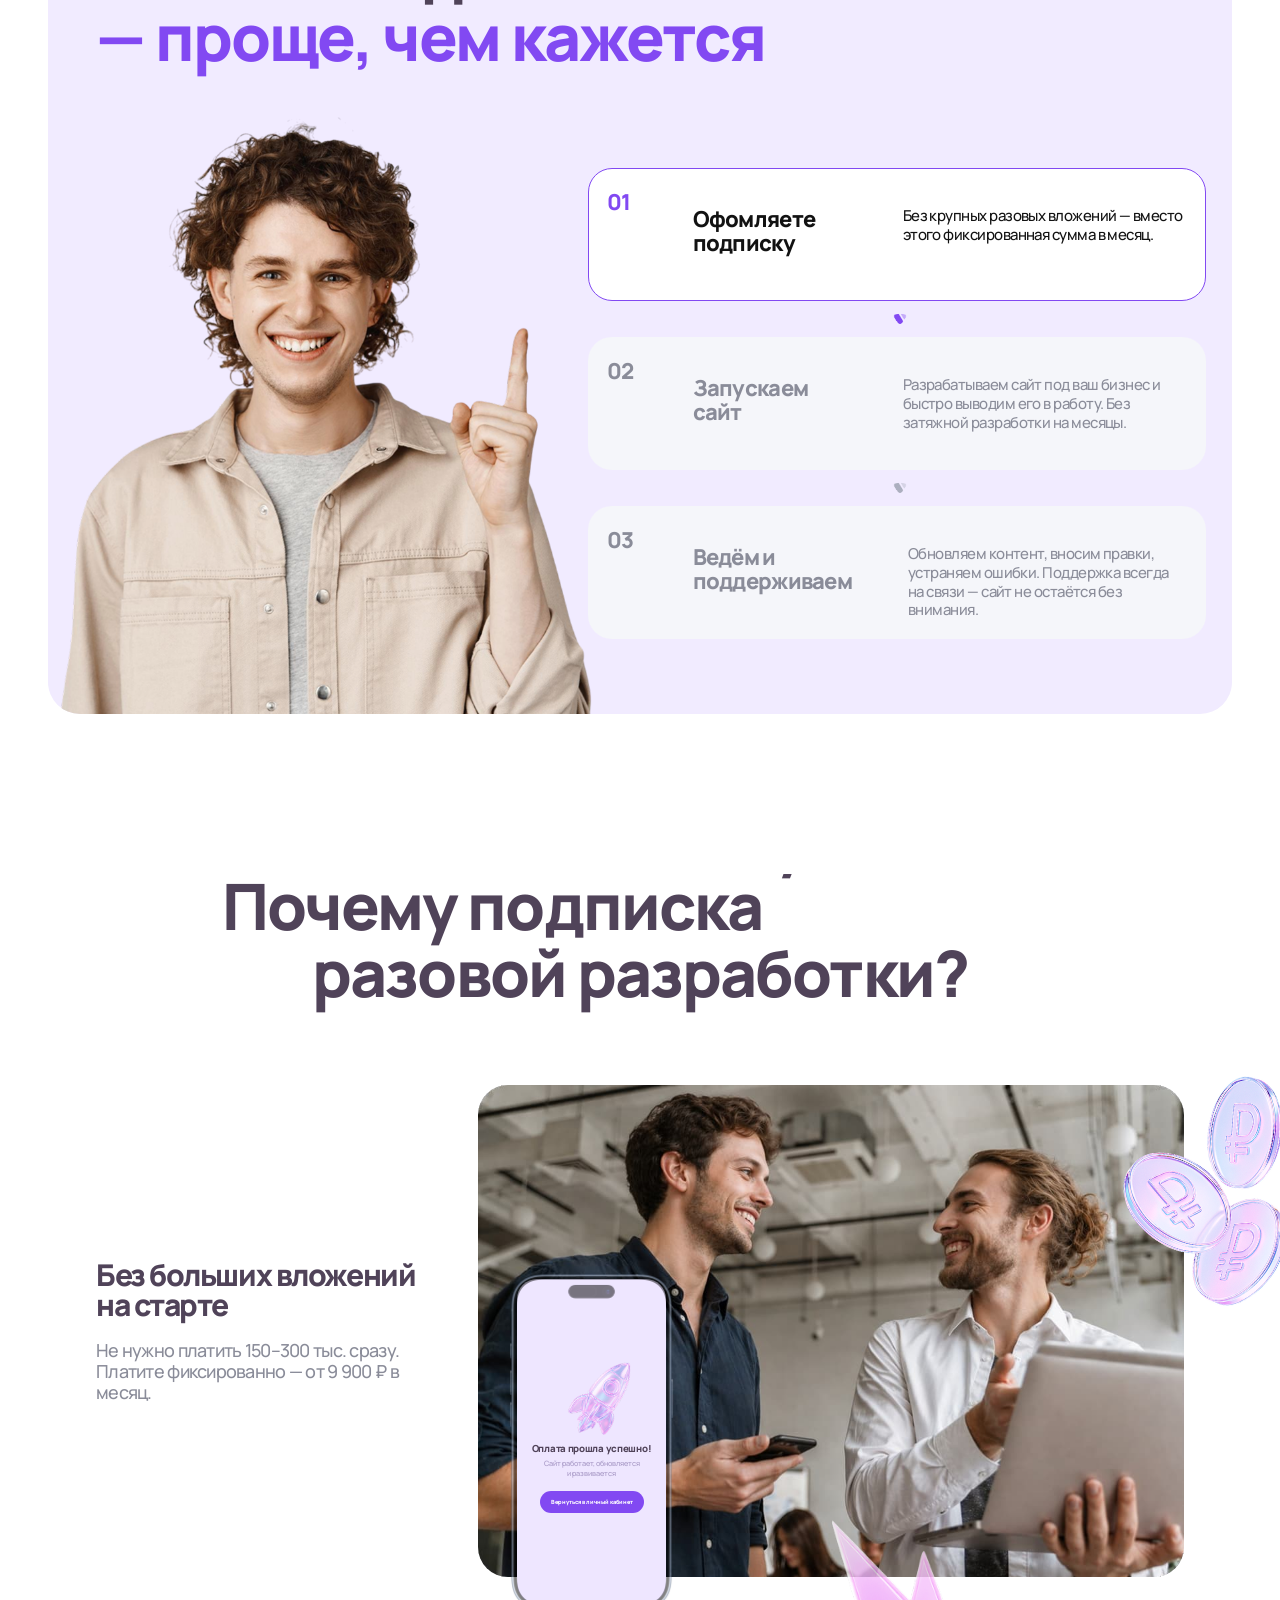
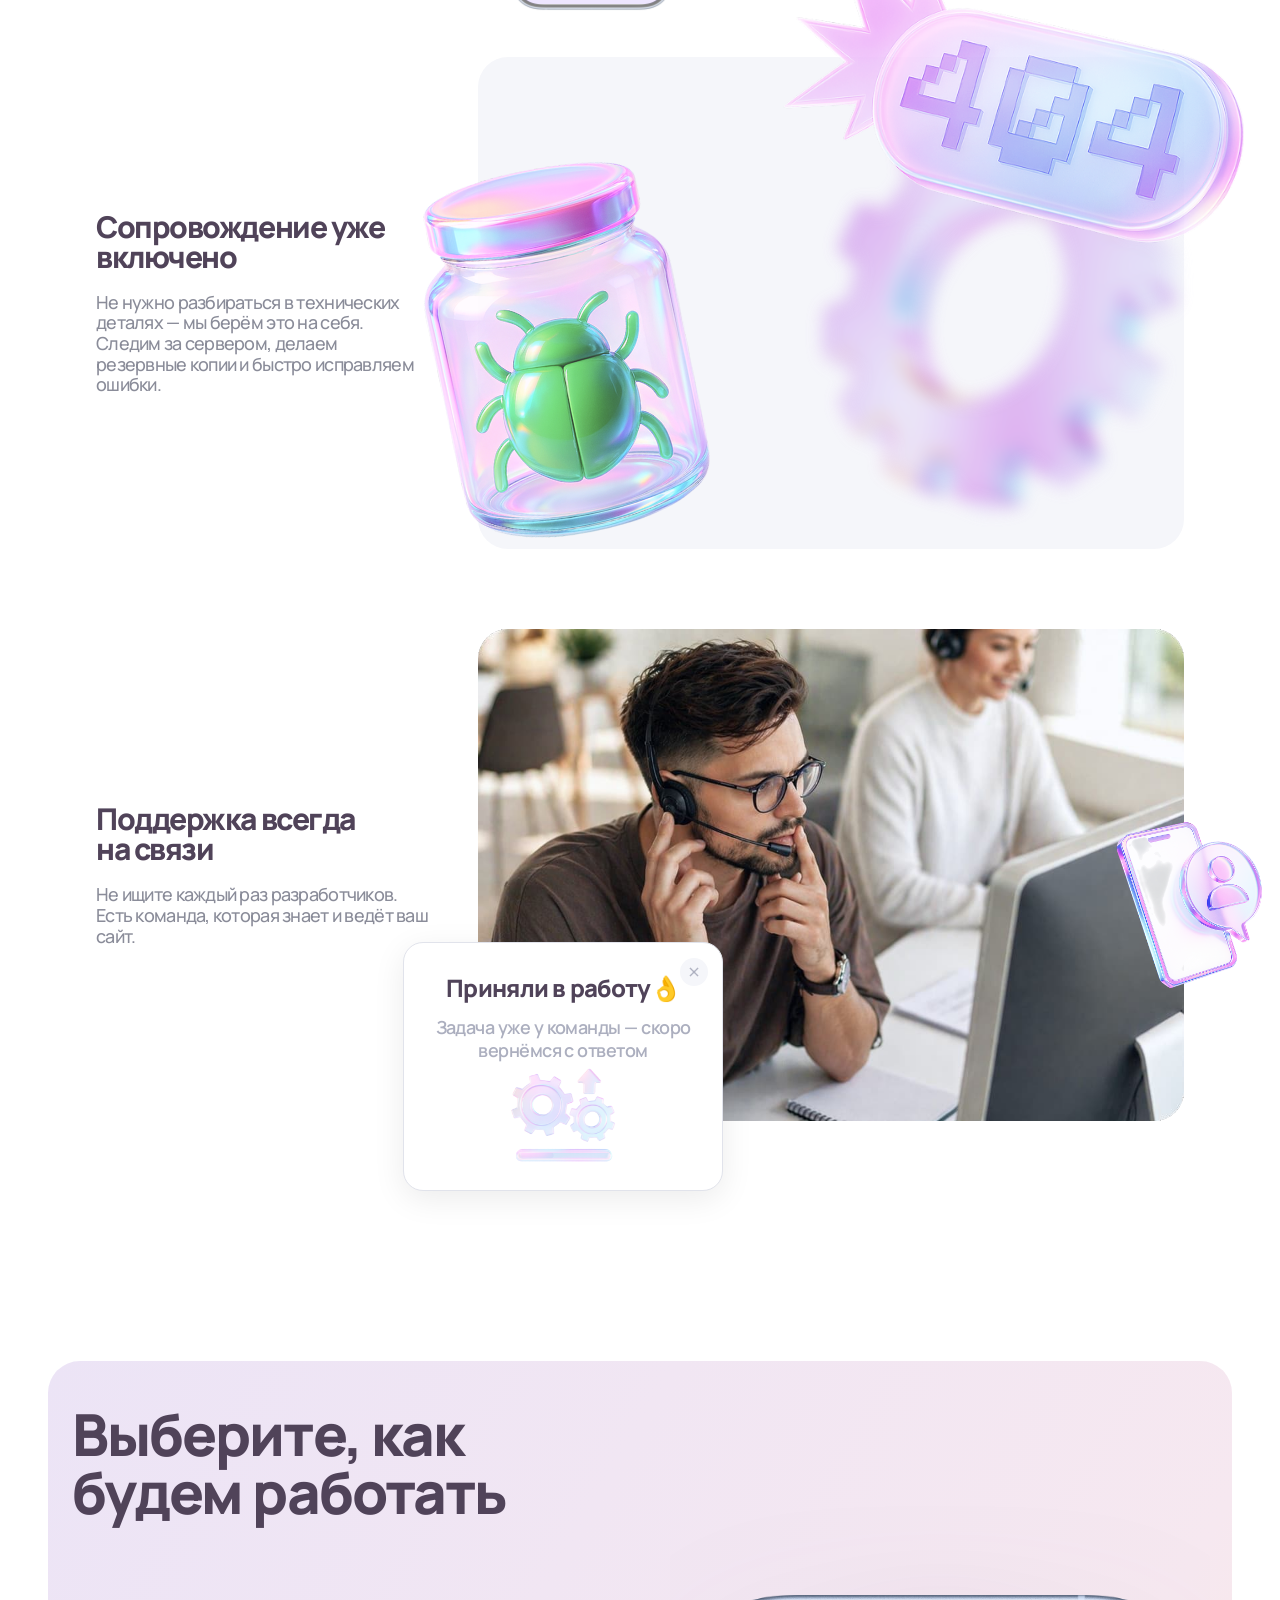
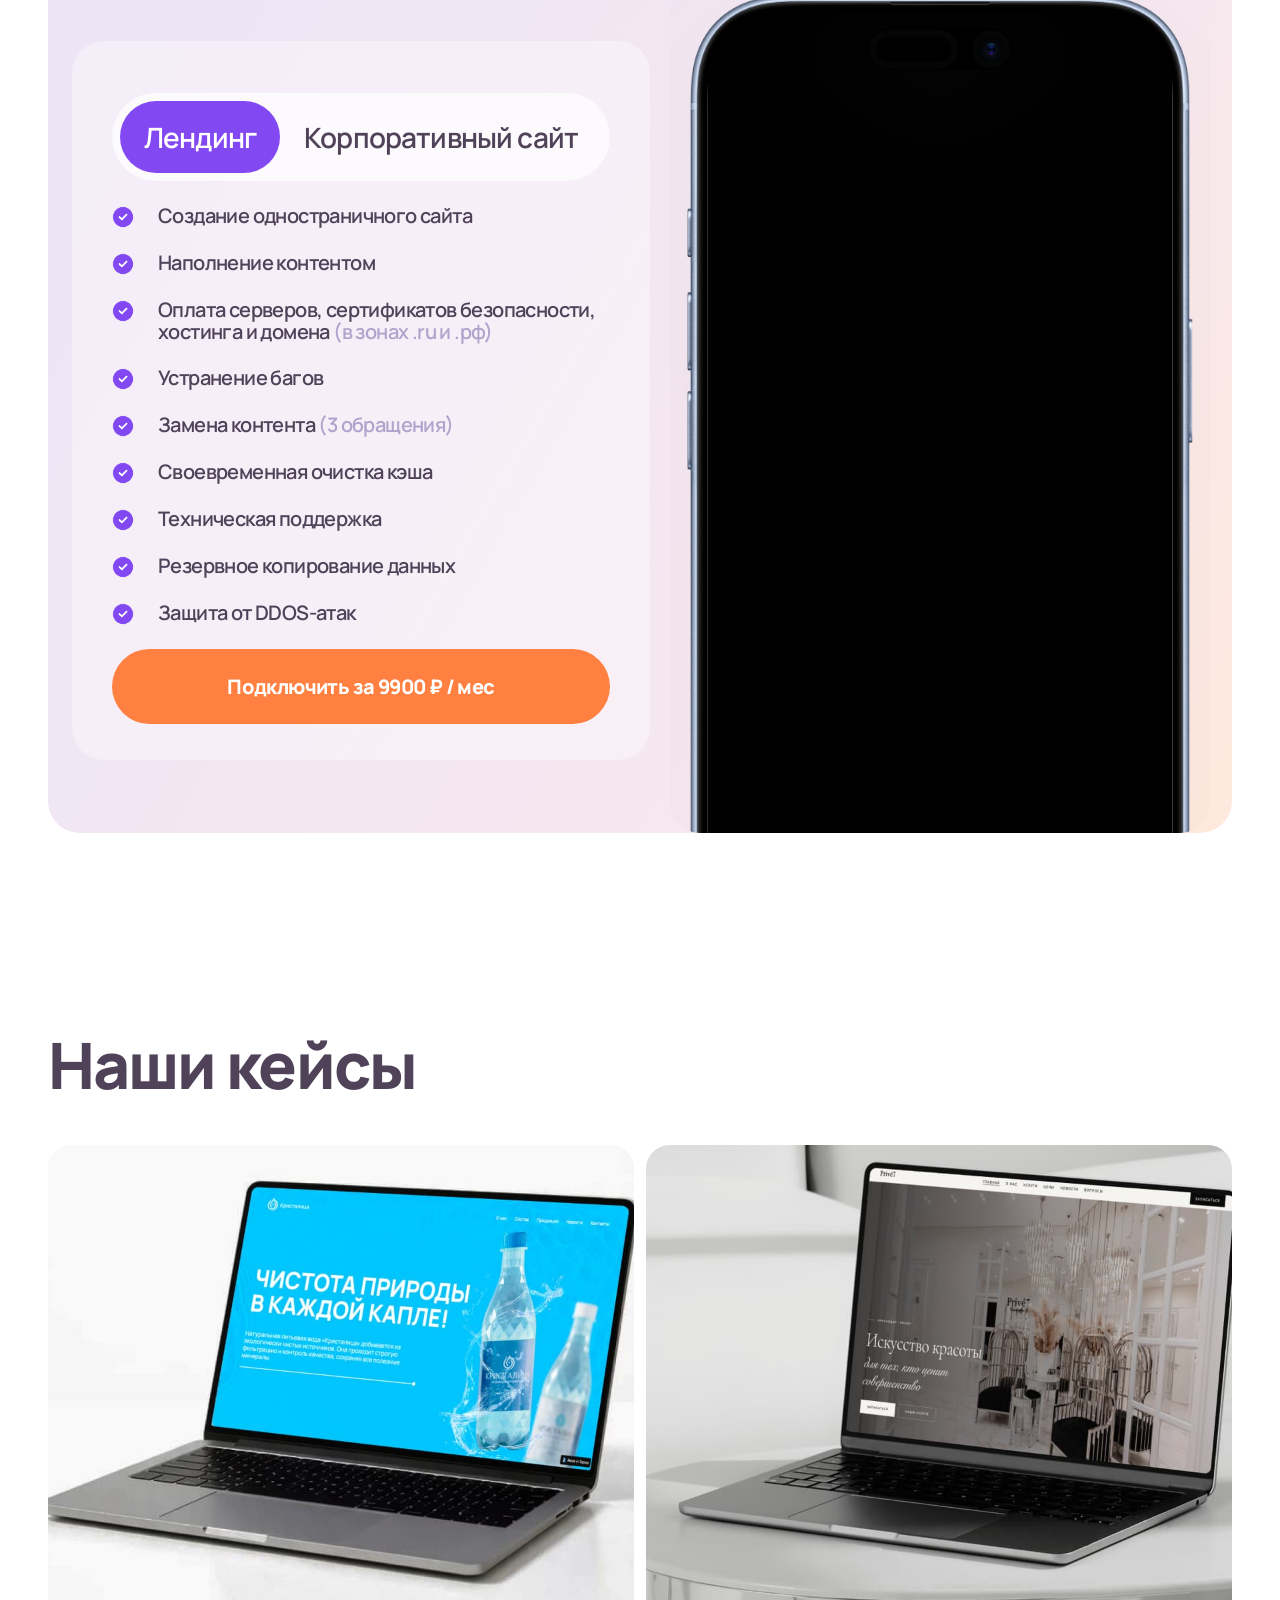
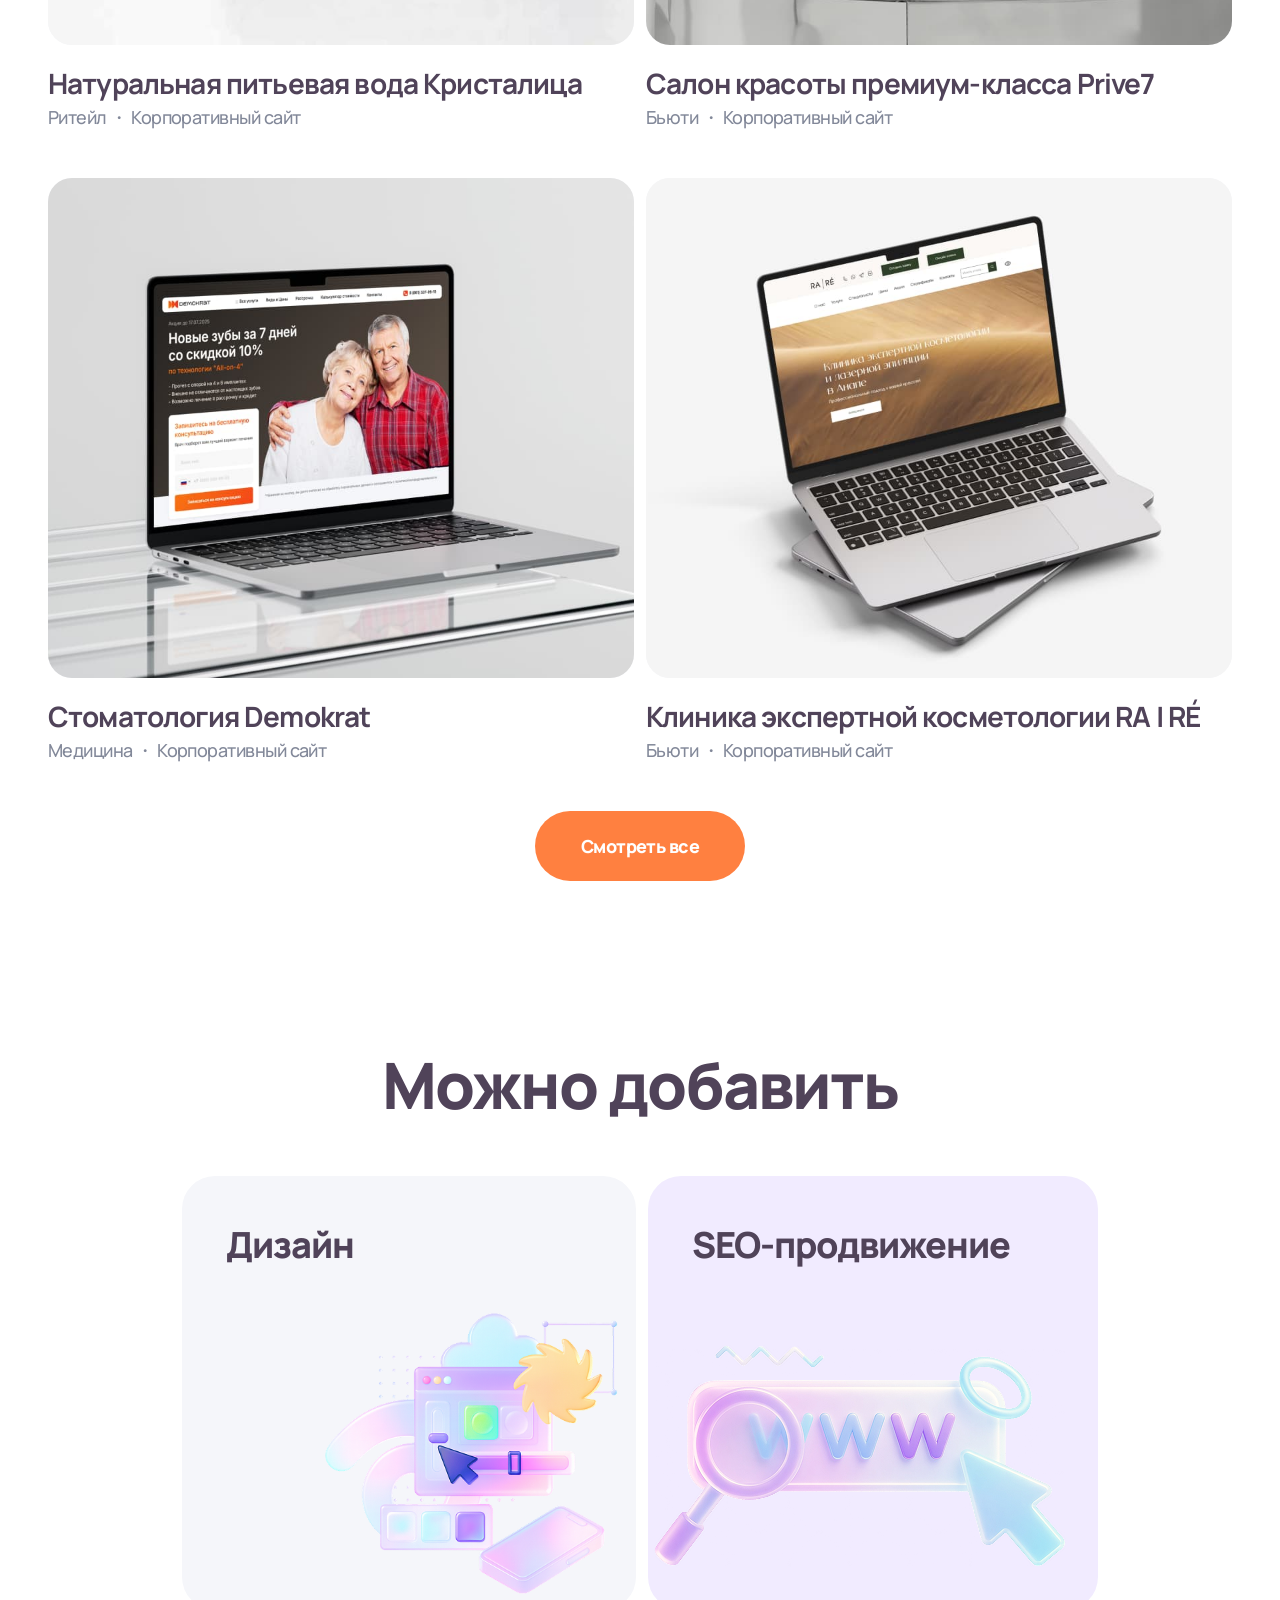
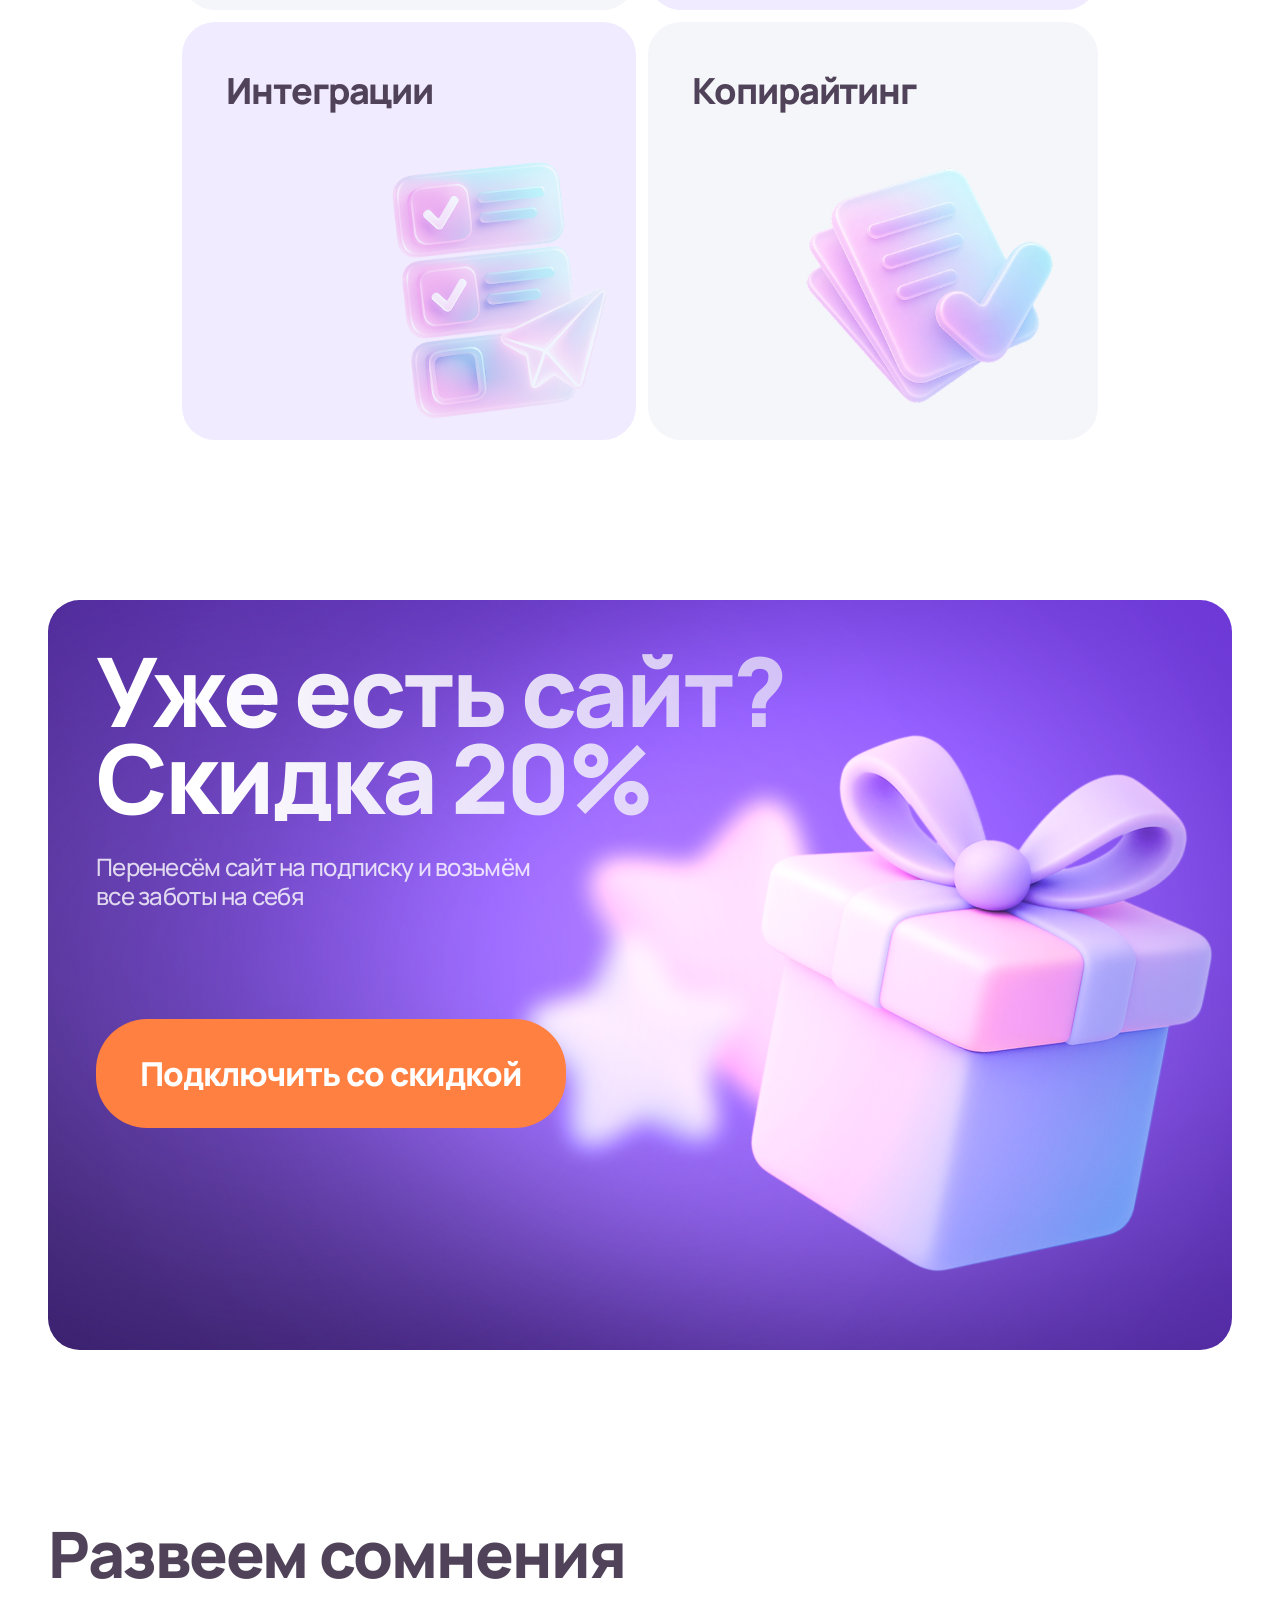
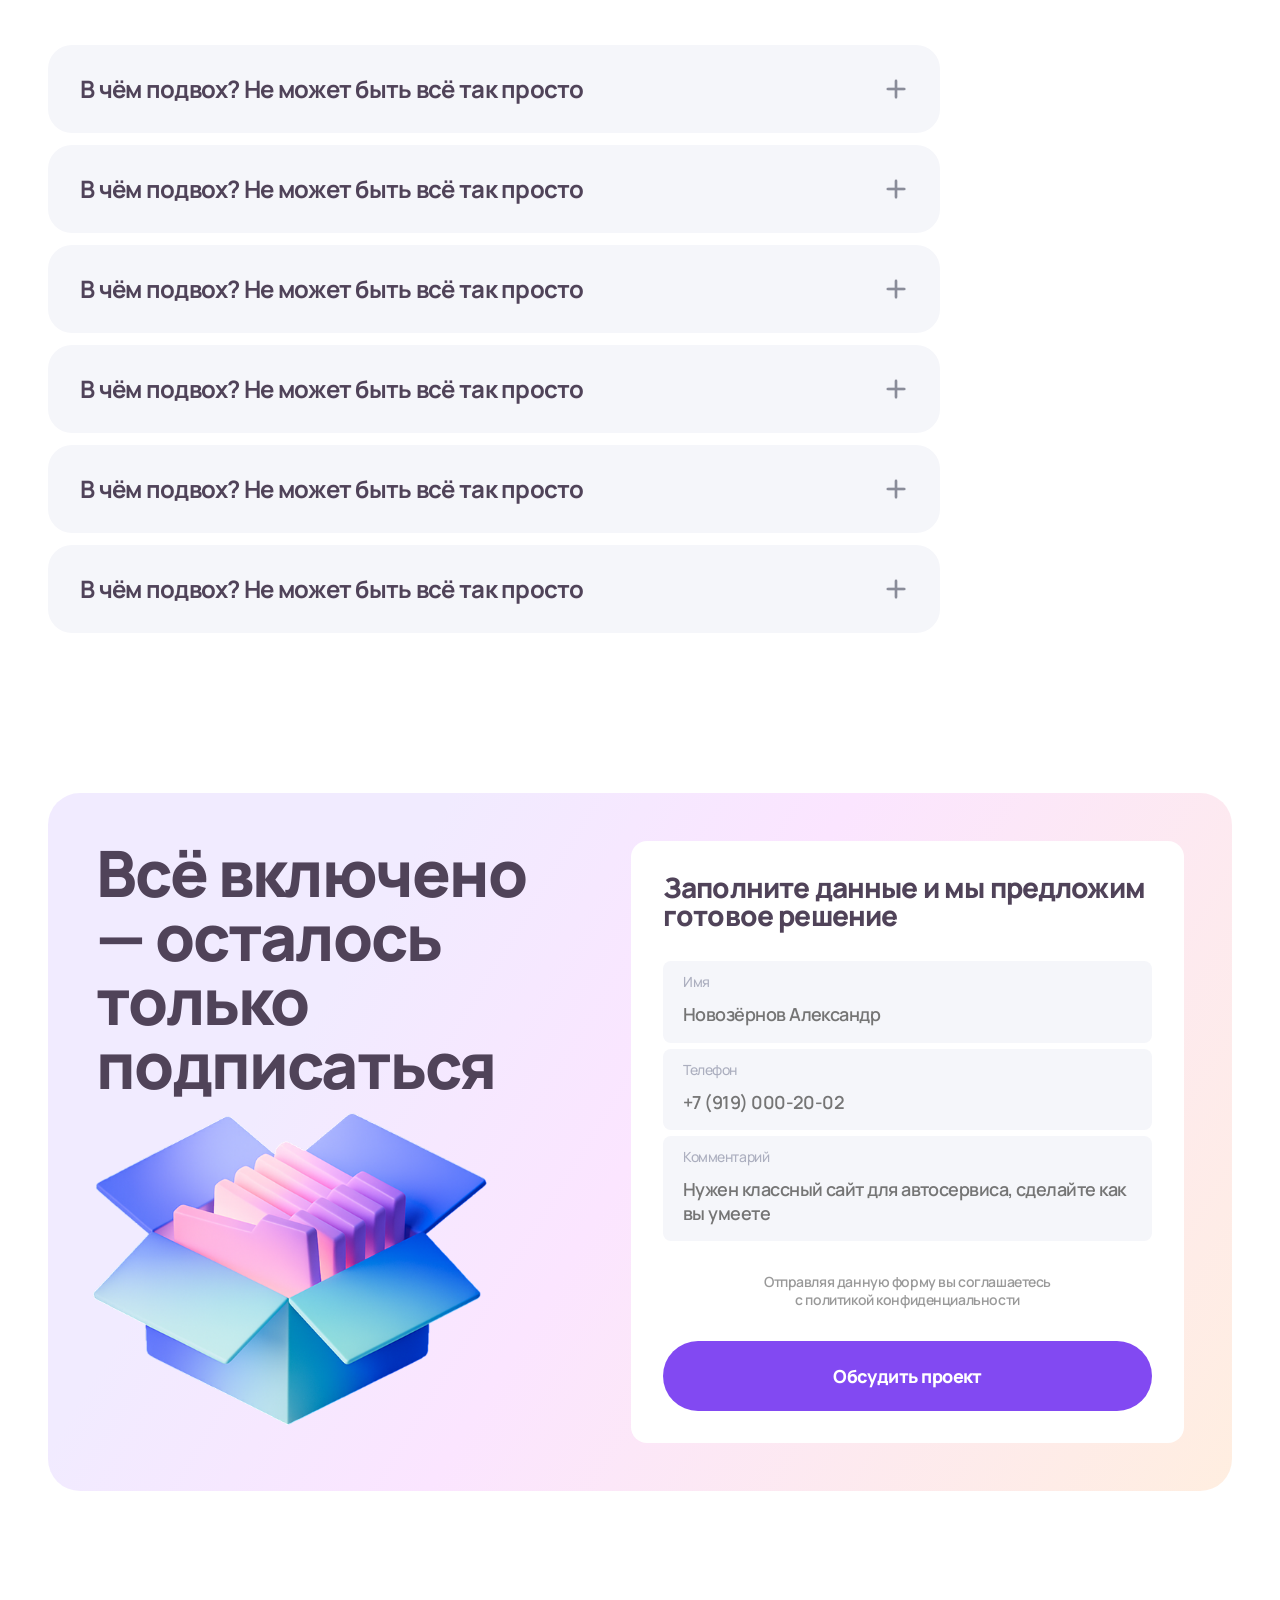
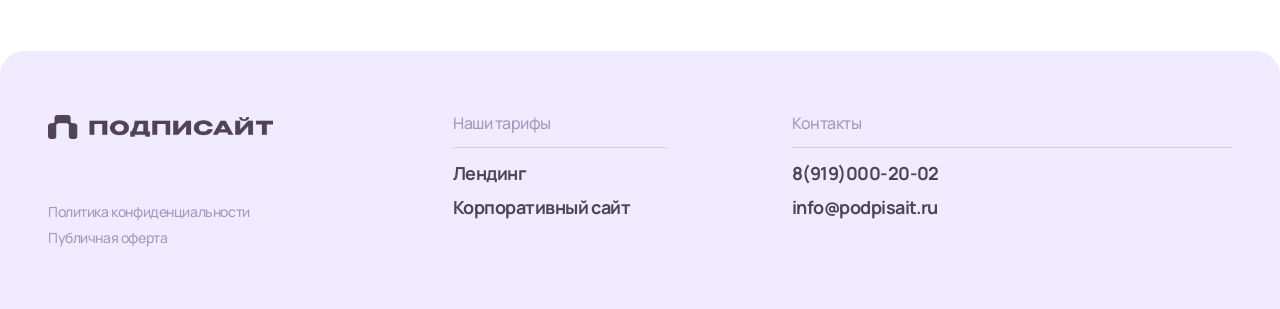
==== commit bc0a14dd: "Cookie banner: link to personal data consent PDF Co-Authored-By: Claude Sonnet 4.6 <noreply@anthropi" ====
--- a/index.html
+++ b/index.html
@@ -661,7 +661,7 @@
 <div class="cookie-banner" id="cookieBanner">
   <img class="cookie-icon" src="assets/images/cookie-icon.png" alt="🍪">
   <div class="cookie-text">
-    Мы используем <a href="#">cookies</a> для корректной работы сайта и аналитики. Продолжая пользоваться сайтом, вы соглашаетесь с их использованием.
+    Мы используем <a href="assets/personal_data_consent.pdf" target="_blank">cookies</a> для корректной работы сайта и аналитики. Продолжая пользоваться сайтом, вы соглашаетесь с их использованием.
   </div>
   <button class="btn-cookie" onclick="document.getElementById('cookieBanner').classList.add('hidden')">Понятно</button>
 </div>
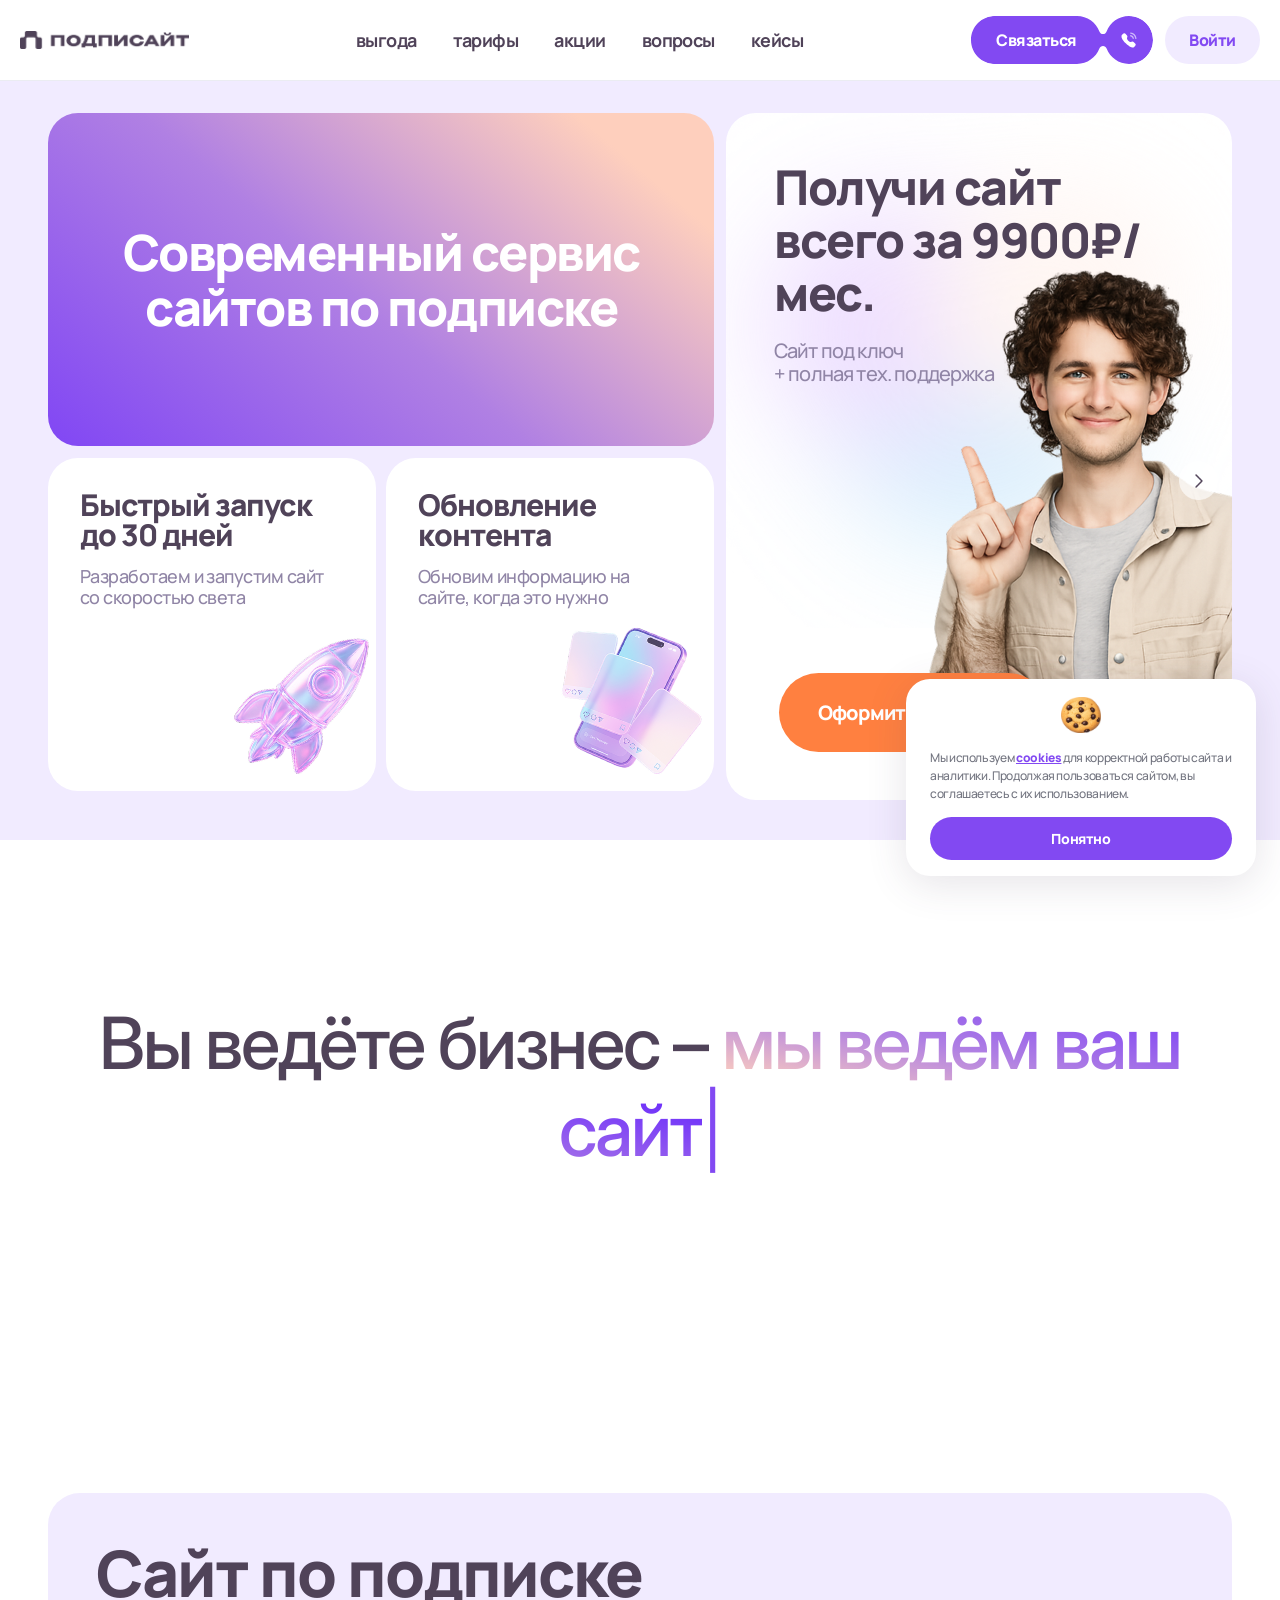
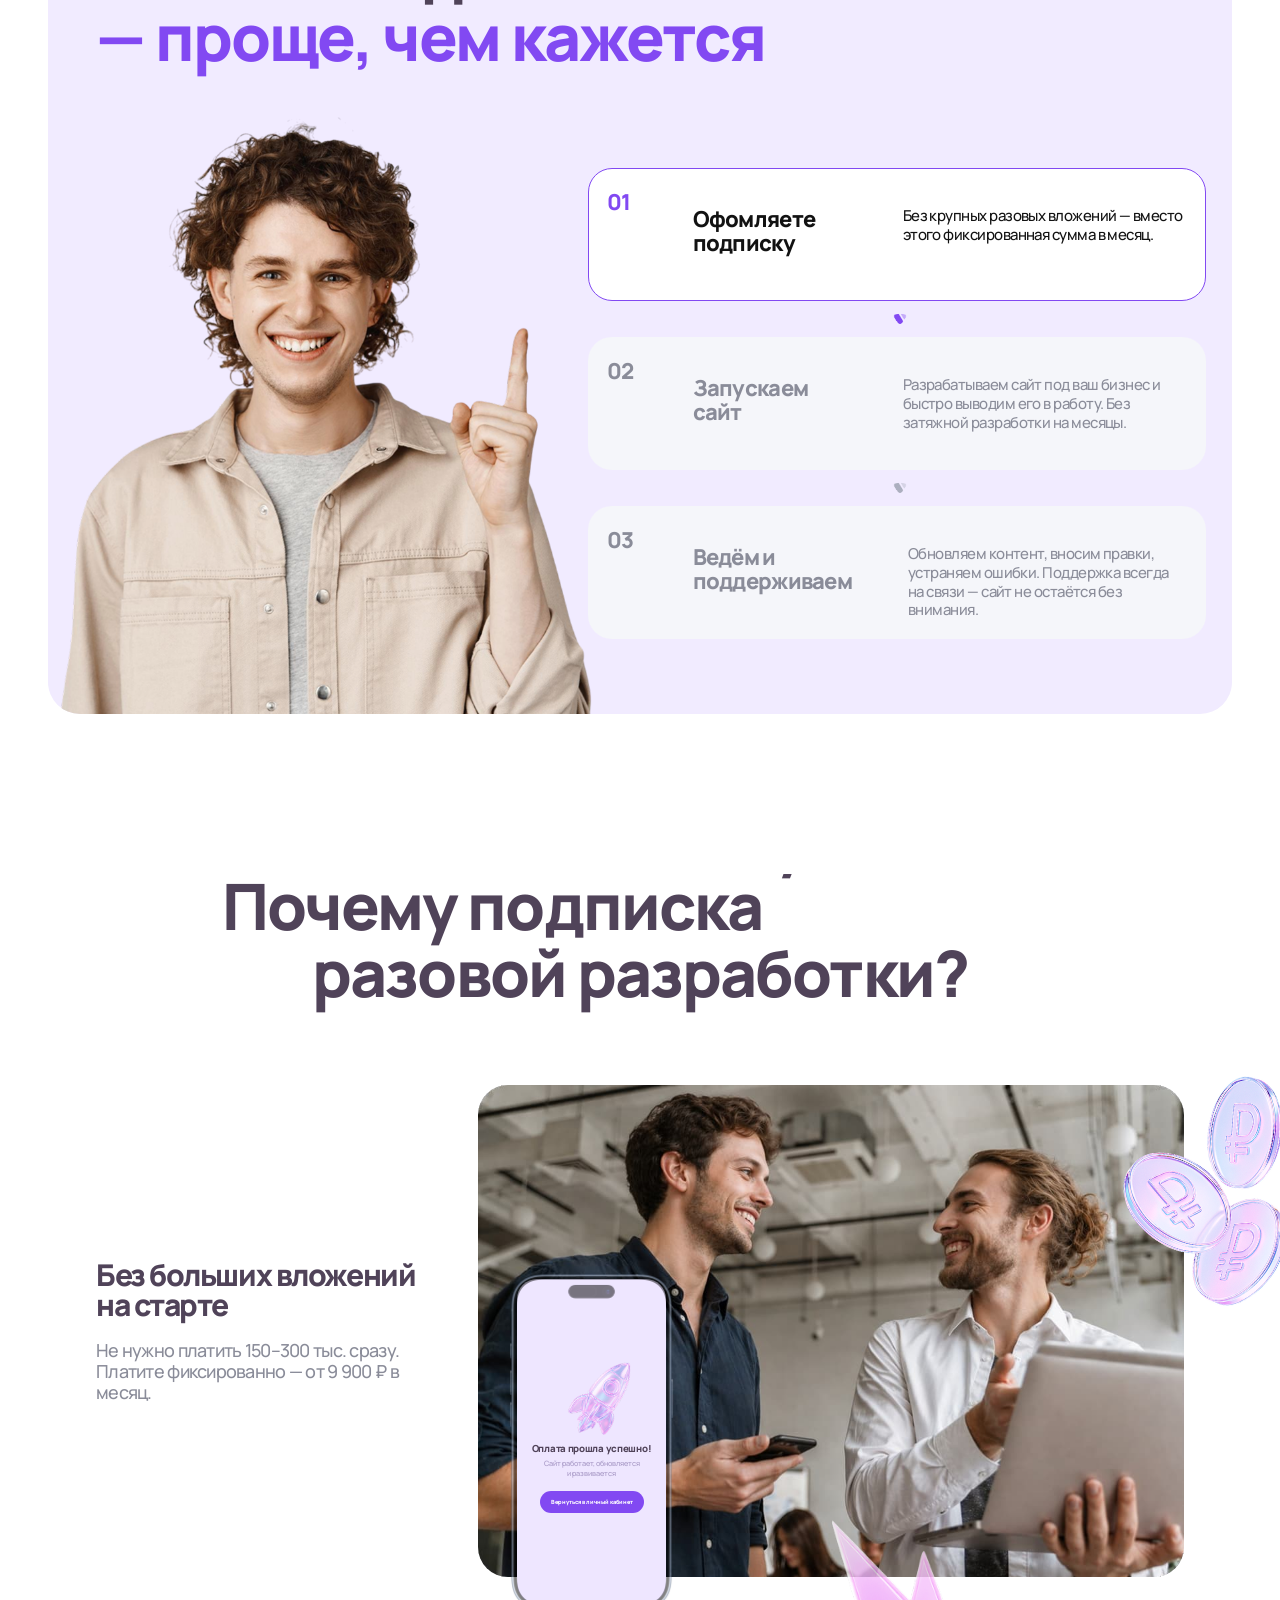
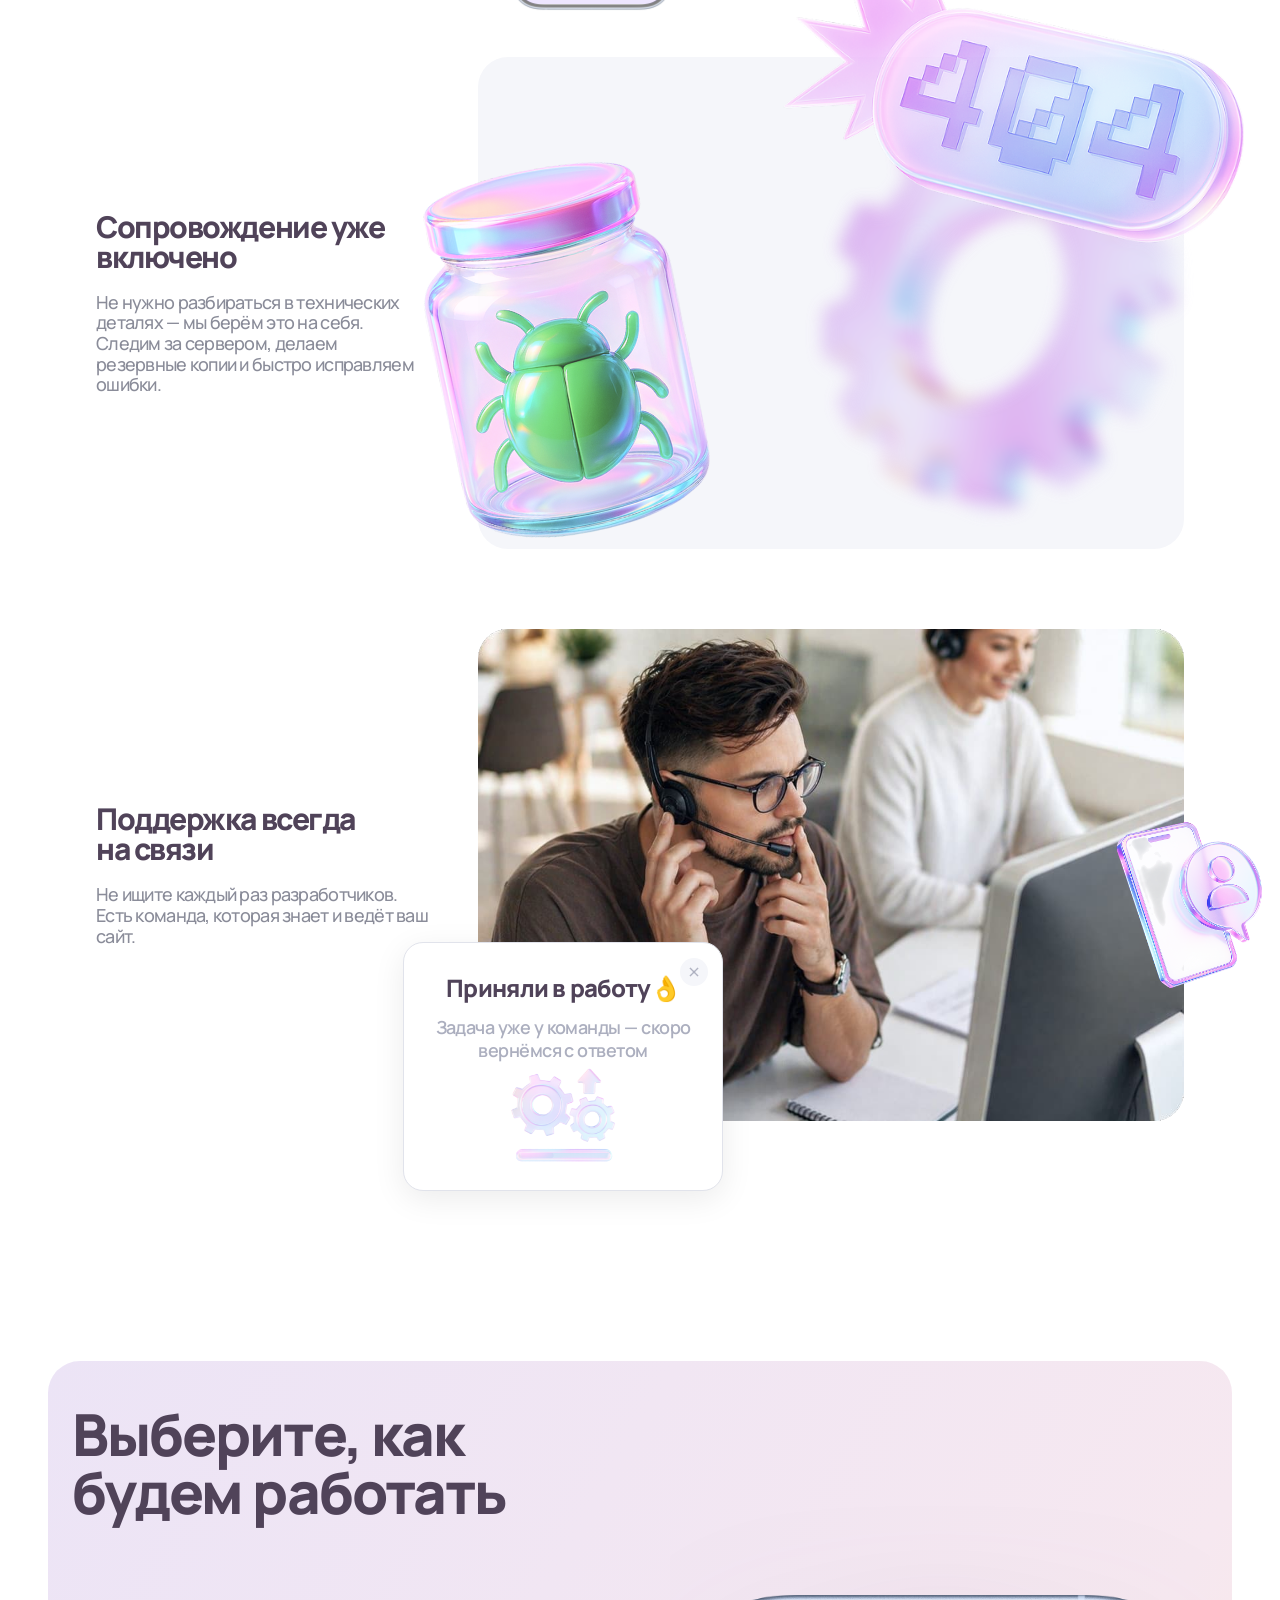
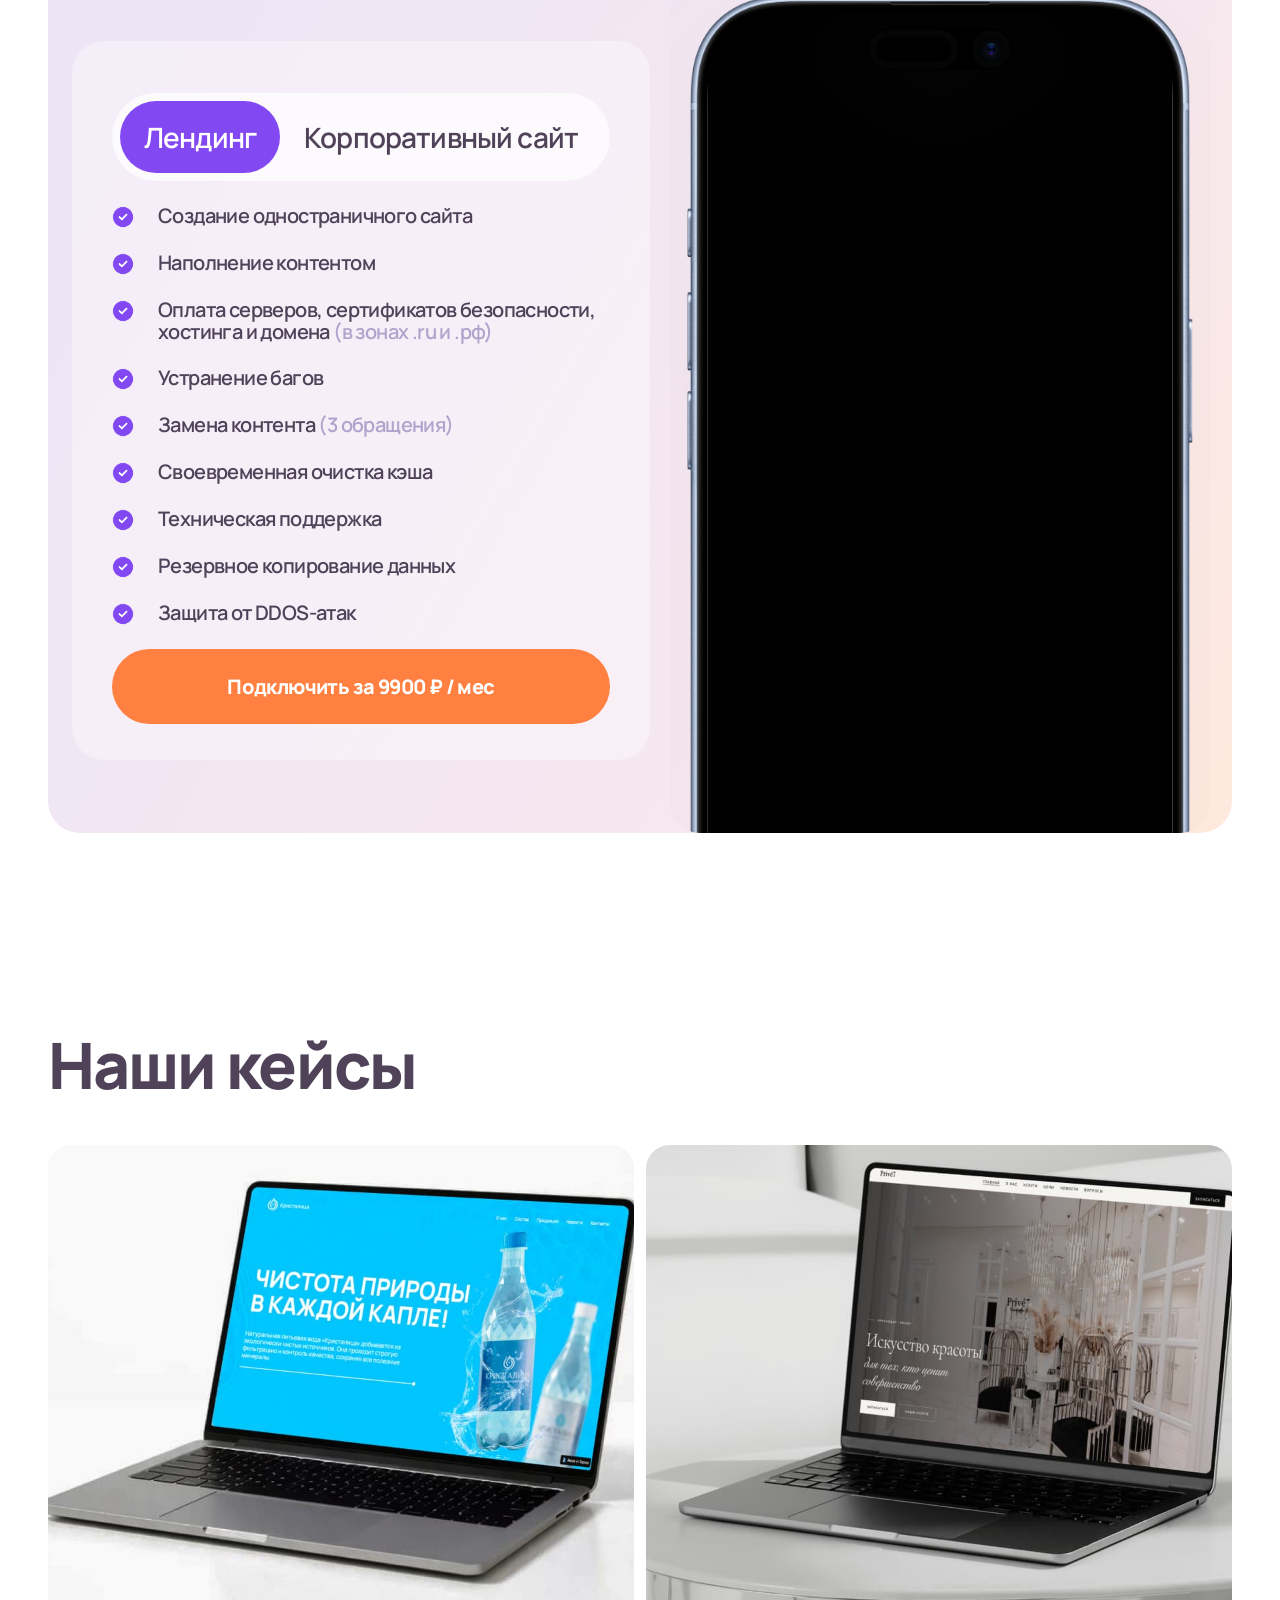
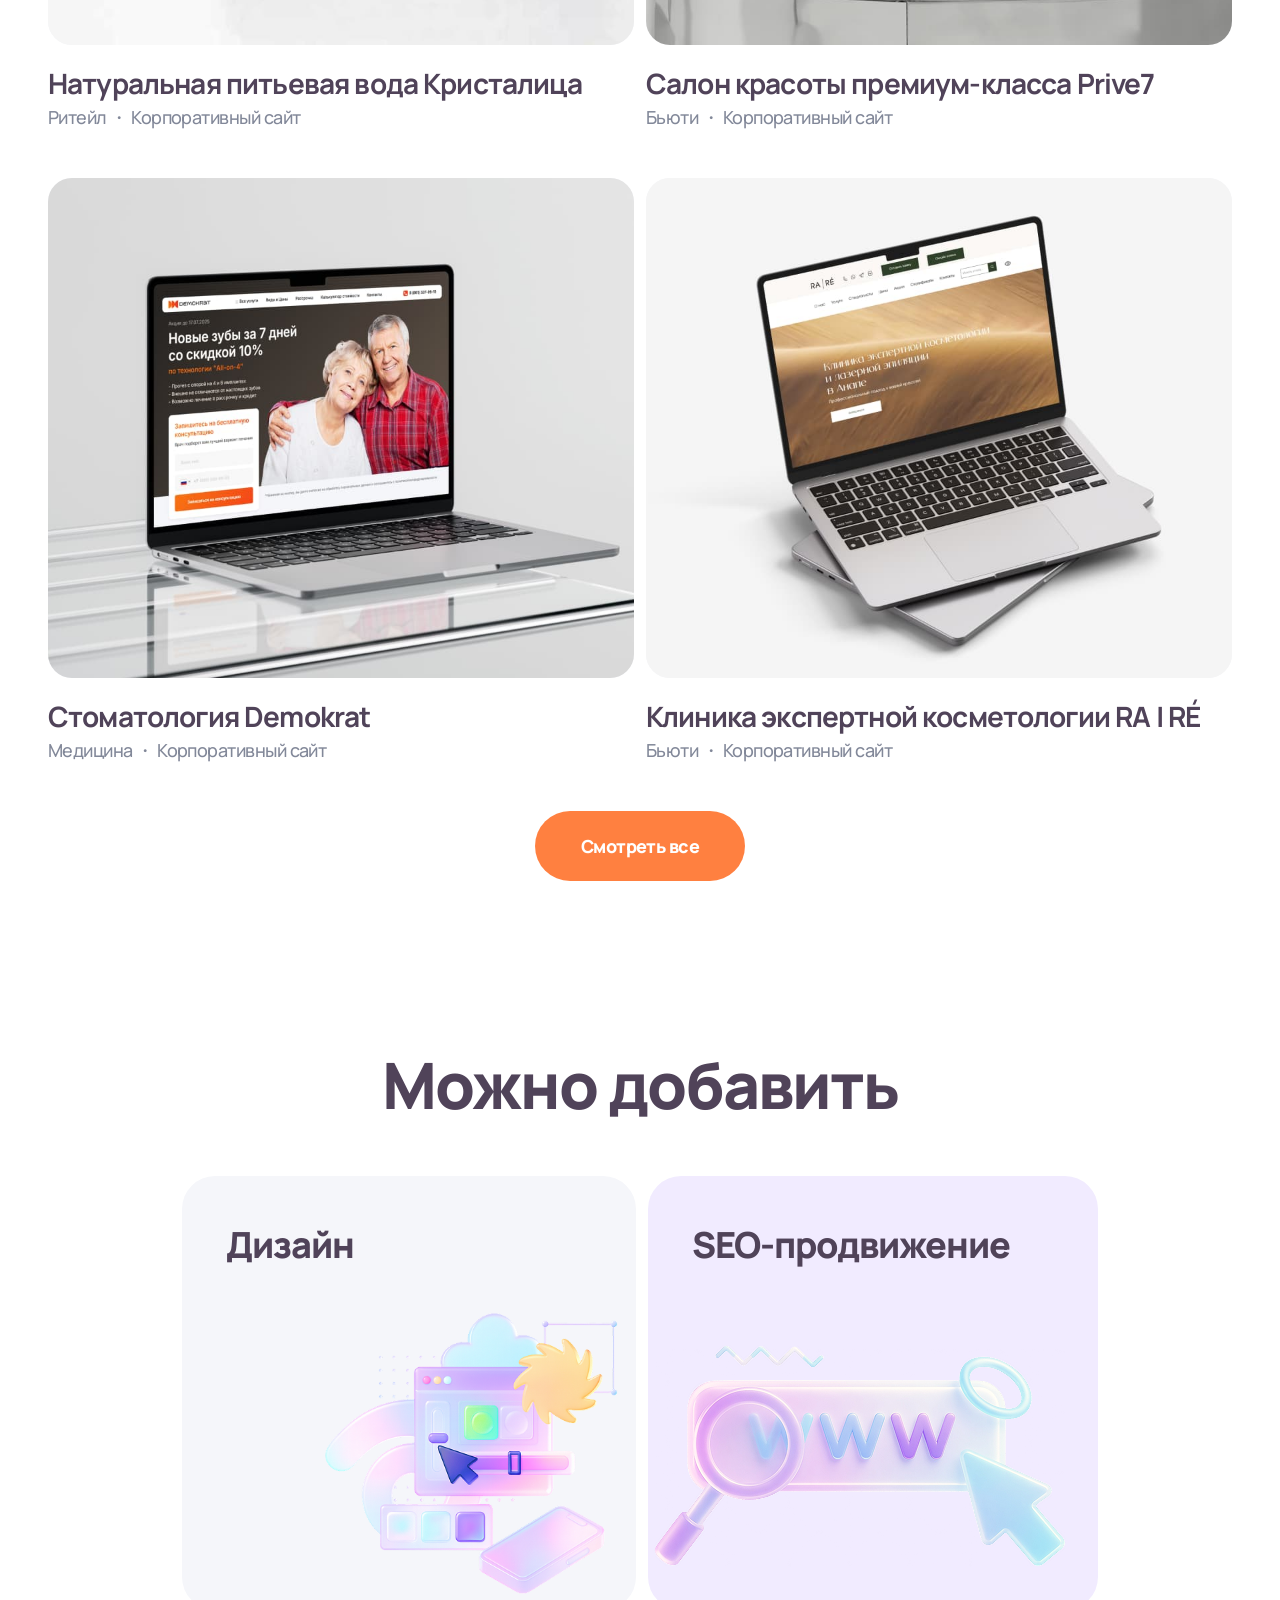
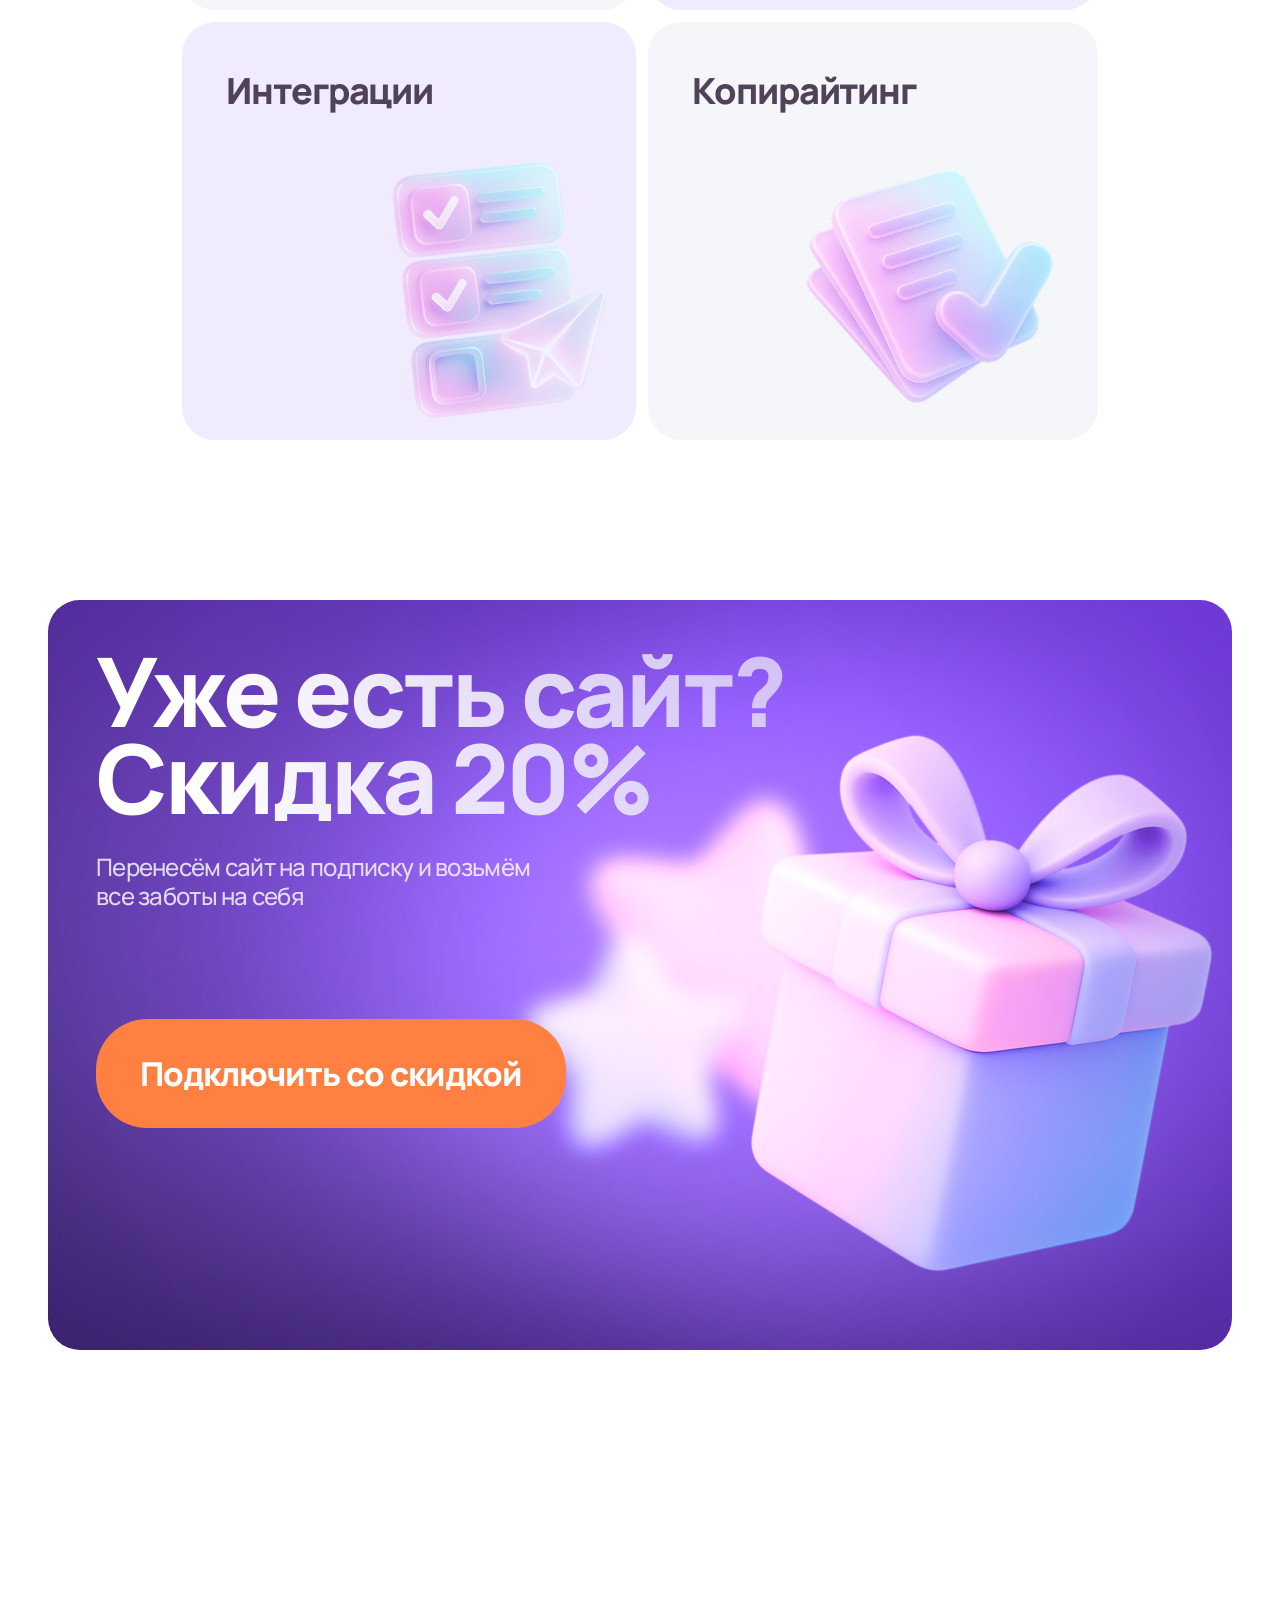
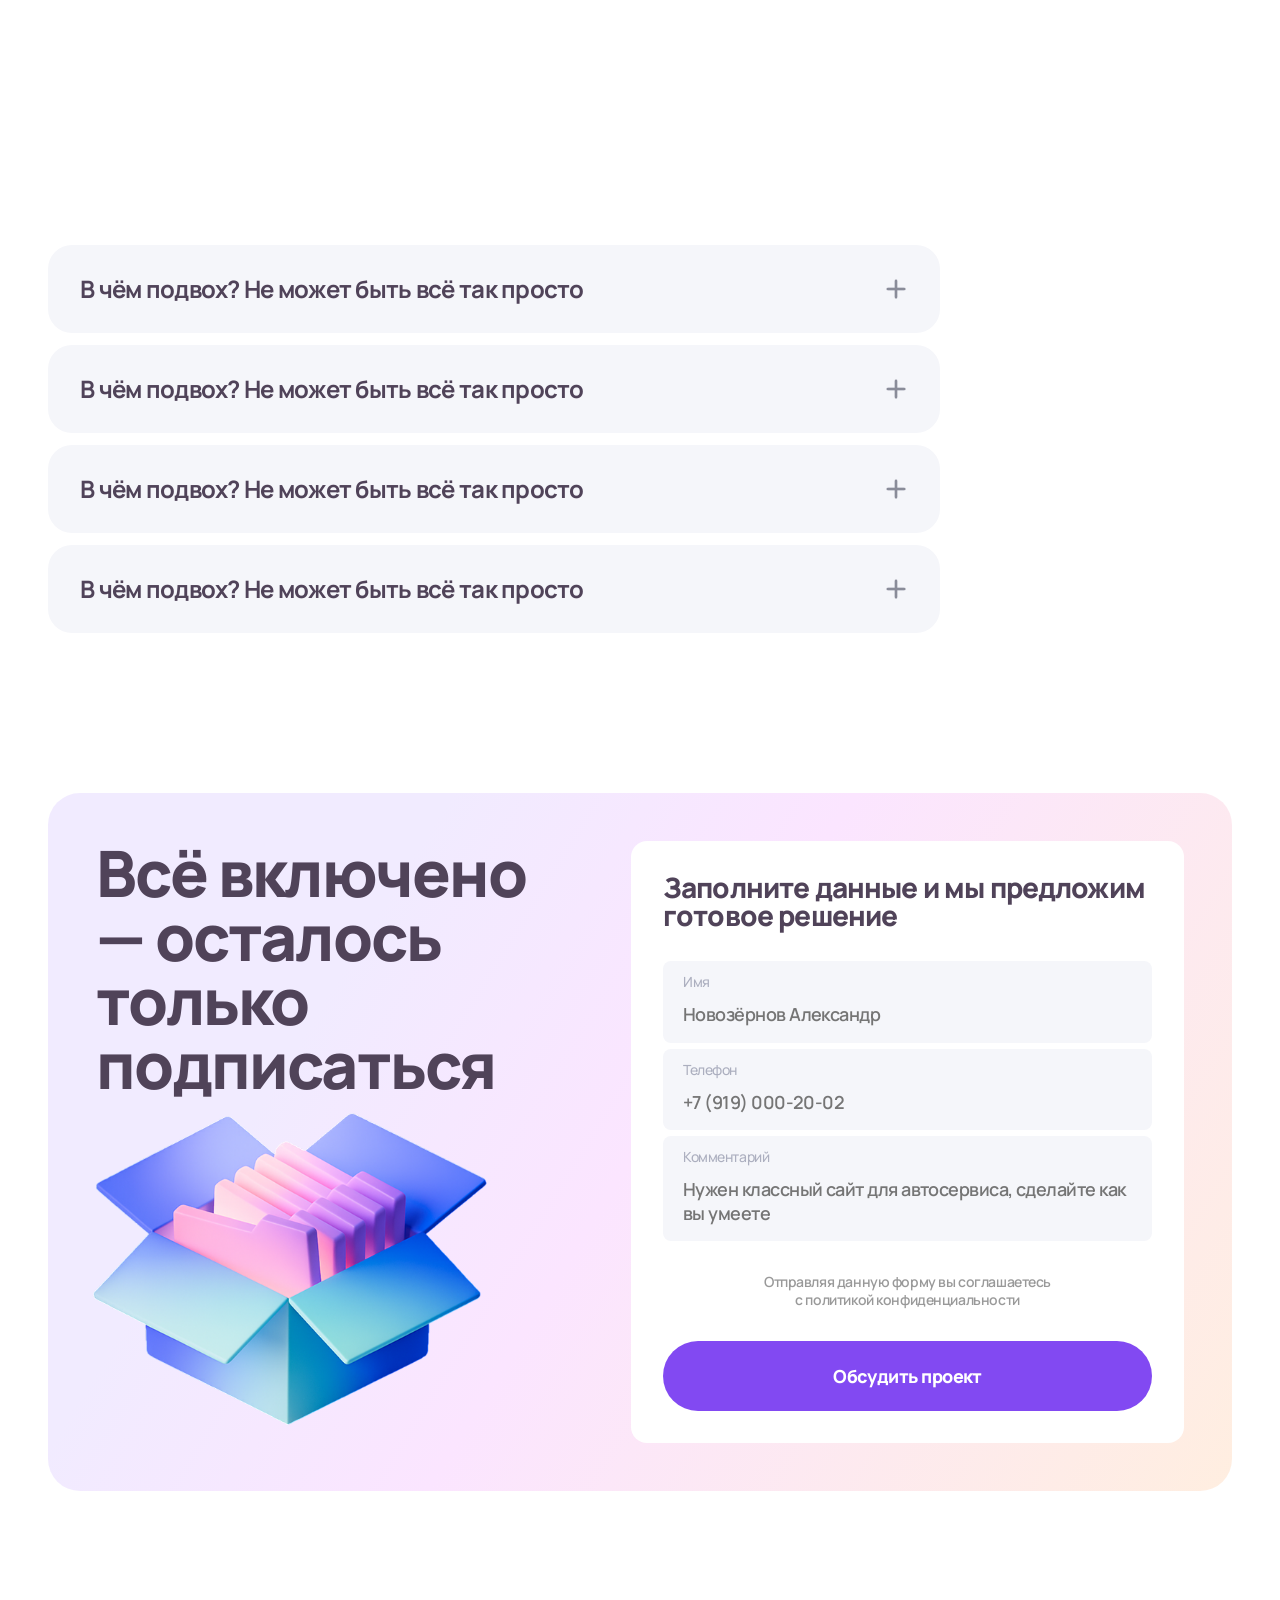
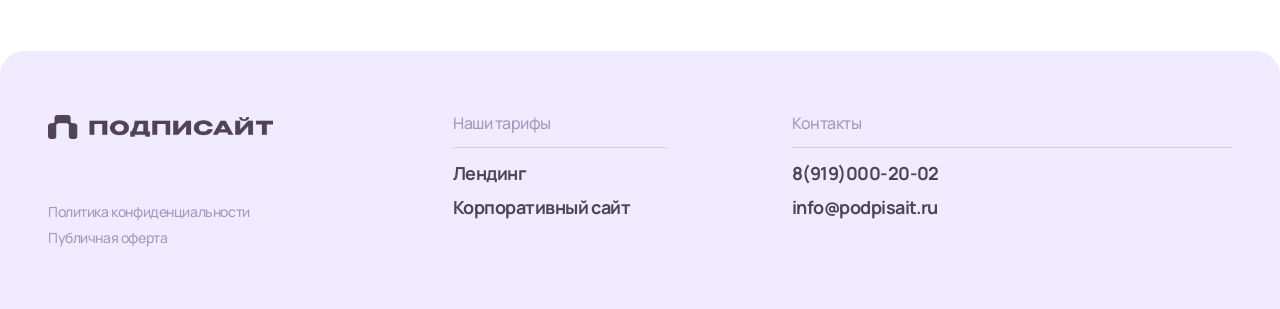
==== commit d12acdd5: "Замена отправки форм: Telegram → Web3Forms (email на info@podpisait.ru)" ====
--- a/index.html
+++ b/index.html
@@ -932,9 +932,9 @@
 </div>
 
 <script>
-// ── Telegram config ──────────────────────────────────────────────────────
-const TG_TOKEN = 'YOUR_BOT_TOKEN'; // Вставьте токен бота от @BotFather
-const TG_CHAT  = '@podpisait';     // Username канала/группы
+// ── Email config (Web3Forms) ─────────────────────────────────────────────
+// Получить ключ: зайти на web3forms.com, ввести info@podpisait.ru
+const WEB3FORMS_KEY = '0cd3c4be-06b6-4a85-ae82-edd63e55708e';
 
 function isValidPhone(p) {
   return p.replace(/\D/g, '').length >= 10;
@@ -953,15 +953,21 @@
   if (e) e.remove();
 }
 
-async function sendTelegram(name, phone, comment, source) {
-  const text = `📋 <b>Новая заявка</b> (${source})\n\n👤 Имя: ${name}\n📞 Телефон: ${phone}${comment ? '\n💬 ' + comment : ''}`;
-  try {
-    await fetch(`https://api.telegram.org/bot${TG_TOKEN}/sendMessage`, {
-      method: 'POST',
-      headers: {'Content-Type': 'application/json'},
-      body: JSON.stringify({chat_id: TG_CHAT, text, parse_mode: 'HTML'})
-    });
-  } catch(e) { console.warn('Telegram error', e); }
+async function sendEmail(name, phone, comment, source) {
+  const body = `Имя: ${name}\nТелефон: ${phone}${comment ? '\nКомментарий: ' + comment : ''}`;
+  const res = await fetch('https://api.web3forms.com/submit', {
+    method: 'POST',
+    headers: {'Content-Type': 'application/json', 'Accept': 'application/json'},
+    body: JSON.stringify({
+      access_key: WEB3FORMS_KEY,
+      subject: `Новая заявка с ${source}`,
+      name,
+      message: body,
+      botcheck: ''
+    })
+  });
+  const data = await res.json();
+  if (!data.success) throw new Error(data.message || 'Ошибка отправки');
 }
 
 function openSuccessPopup() {
@@ -991,7 +997,9 @@
   else if (!isValidPhone(phoneEl.value)) { setFieldError(phoneField, 'Неверный формат номера'); ok = false; }
   if (!ok) return;
 
-  await sendTelegram(nameEl.value.trim(), phoneEl.value.trim(), comment ? comment.value.trim() : '', 'podpisait.ru');
+  try {
+    await sendEmail(nameEl.value.trim(), phoneEl.value.trim(), comment ? comment.value.trim() : '', 'podpisait.ru');
+  } catch(e) { console.warn('Email error', e); }
   nameEl.value = ''; phoneEl.value = ''; if (comment) comment.value = '';
   openSuccessPopup();
 }
